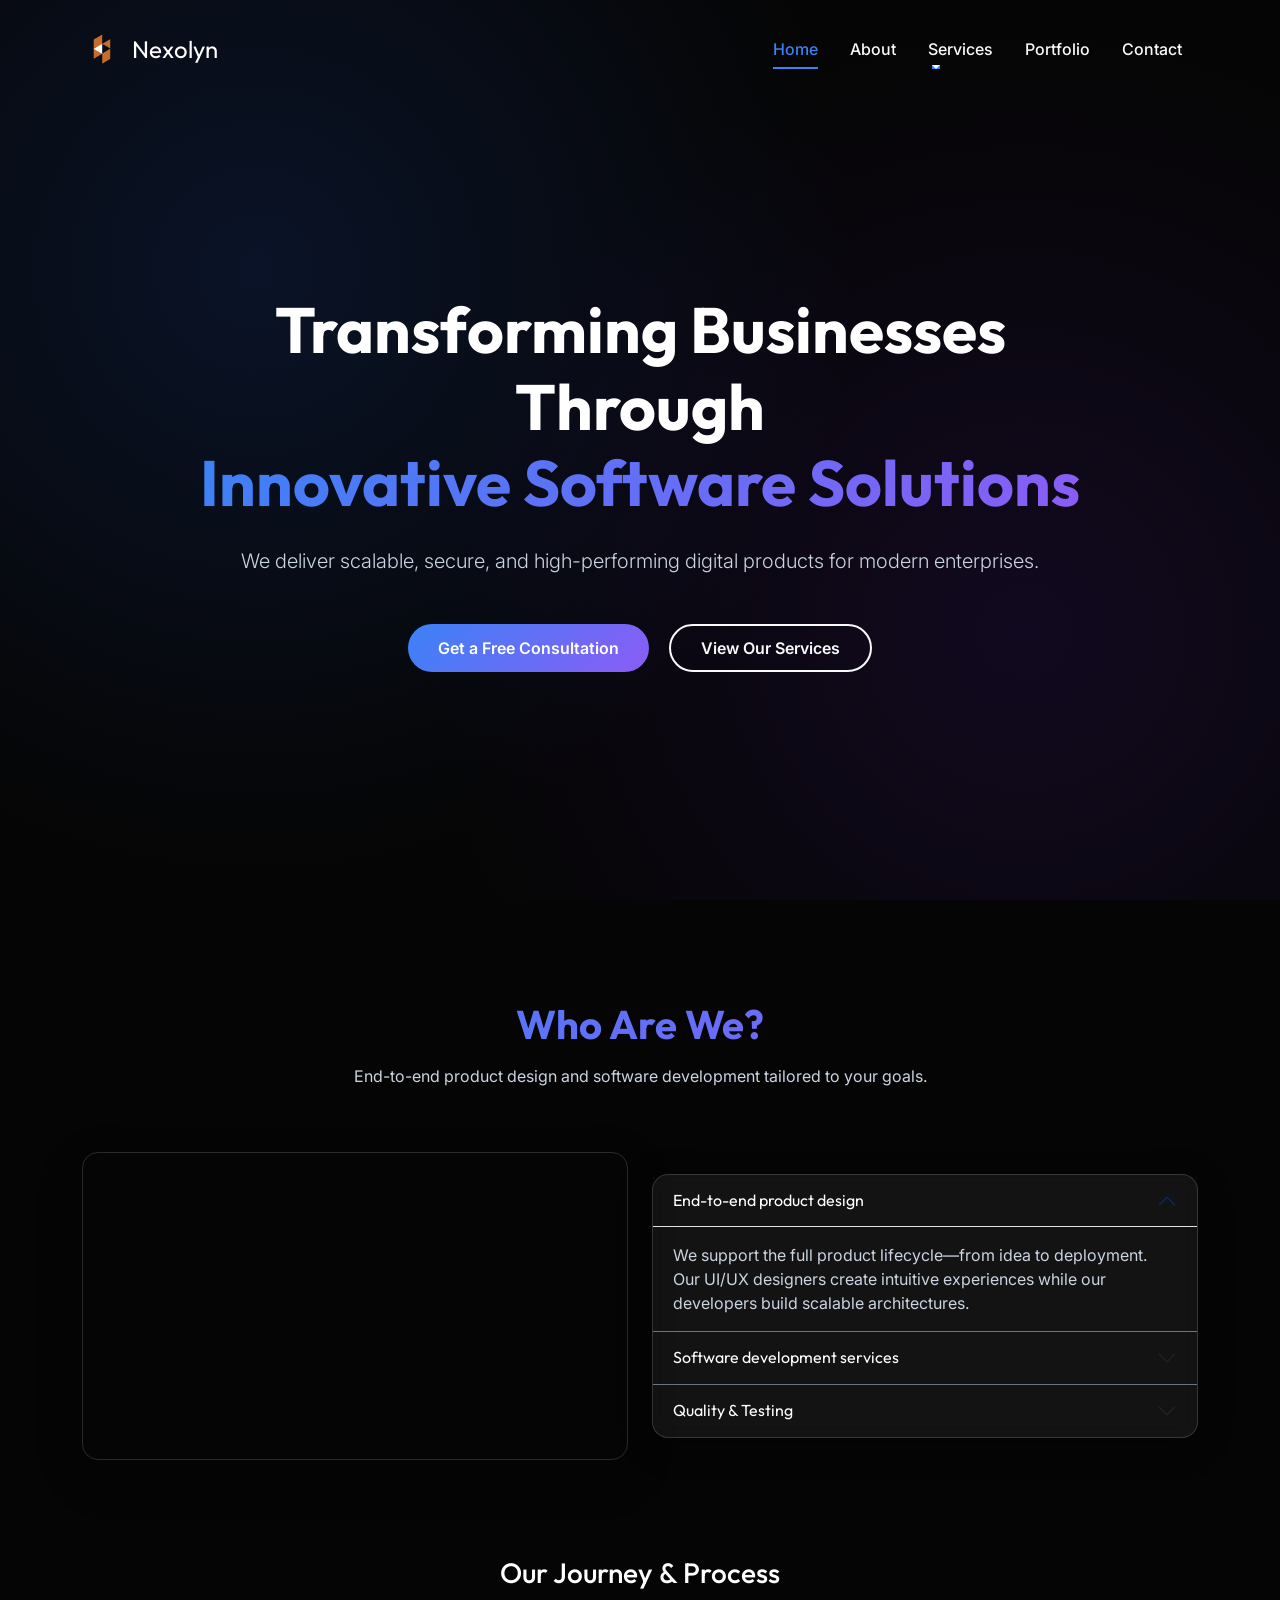
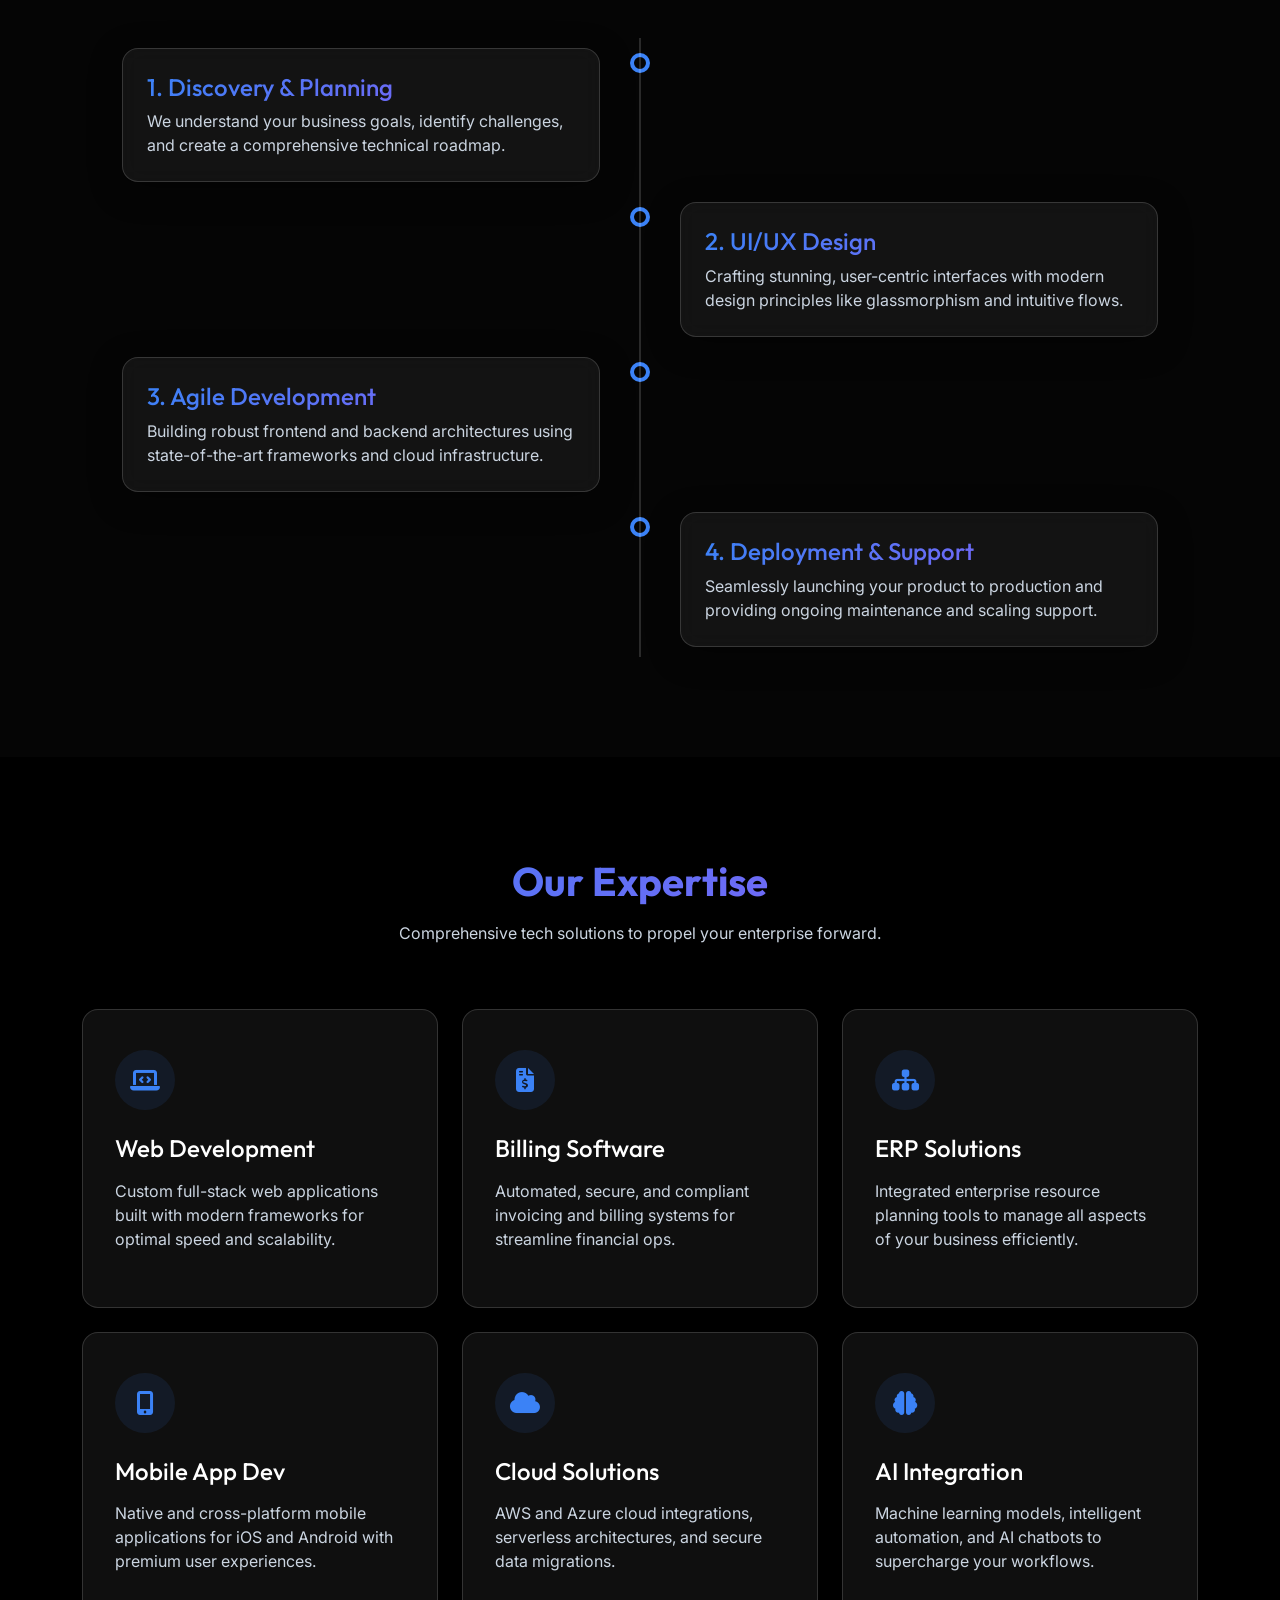
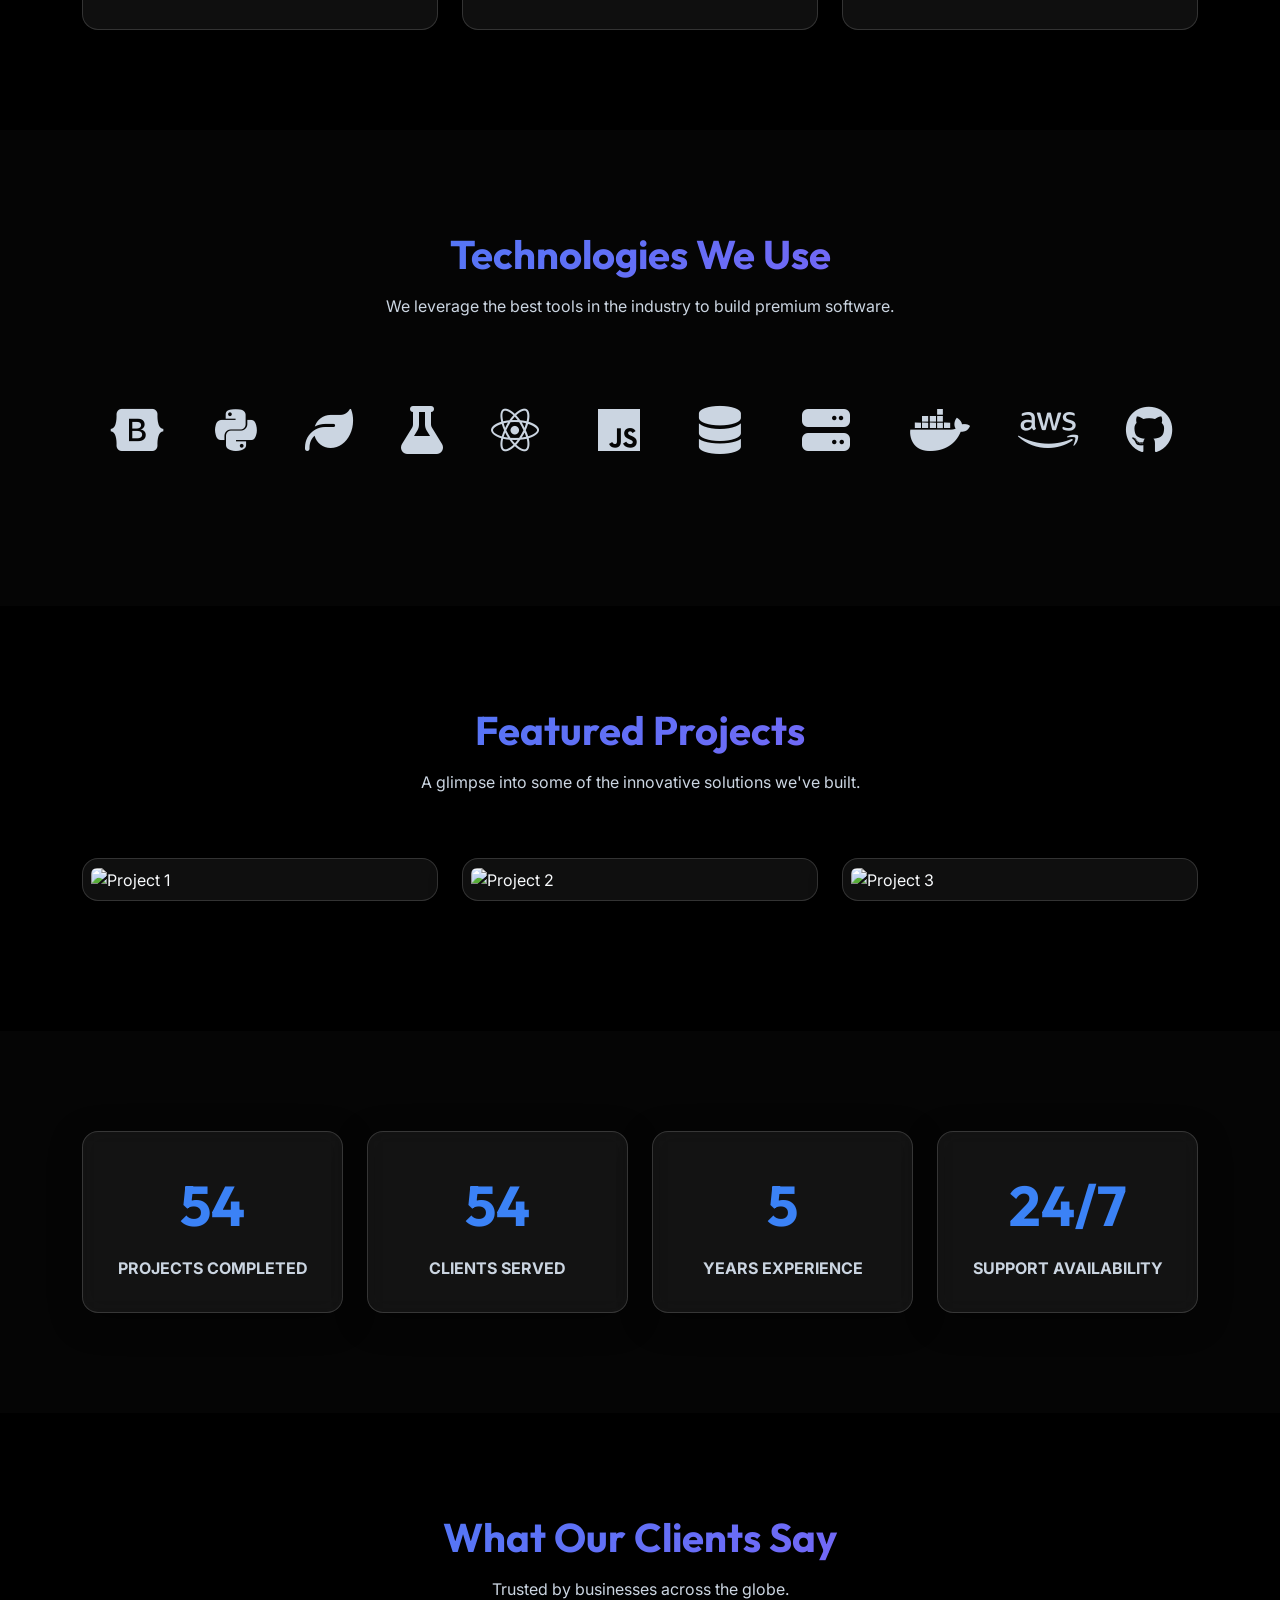
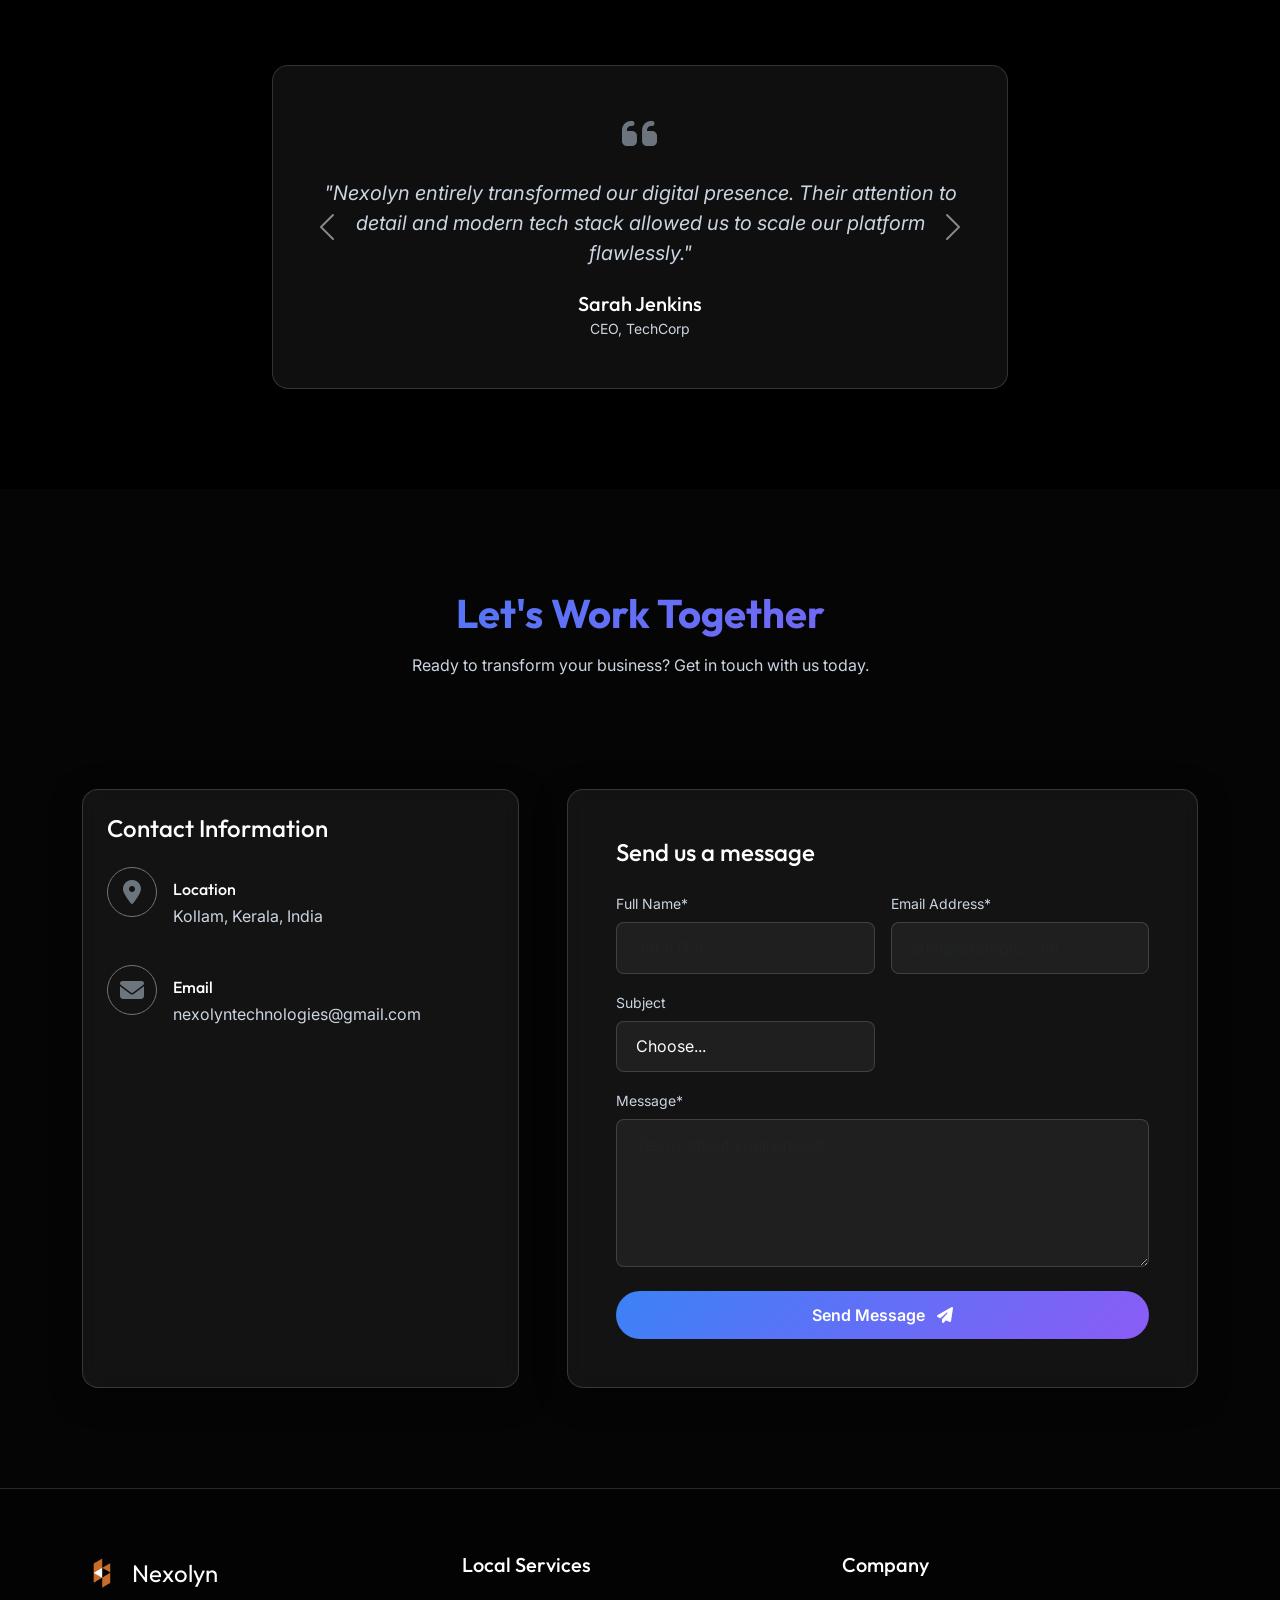
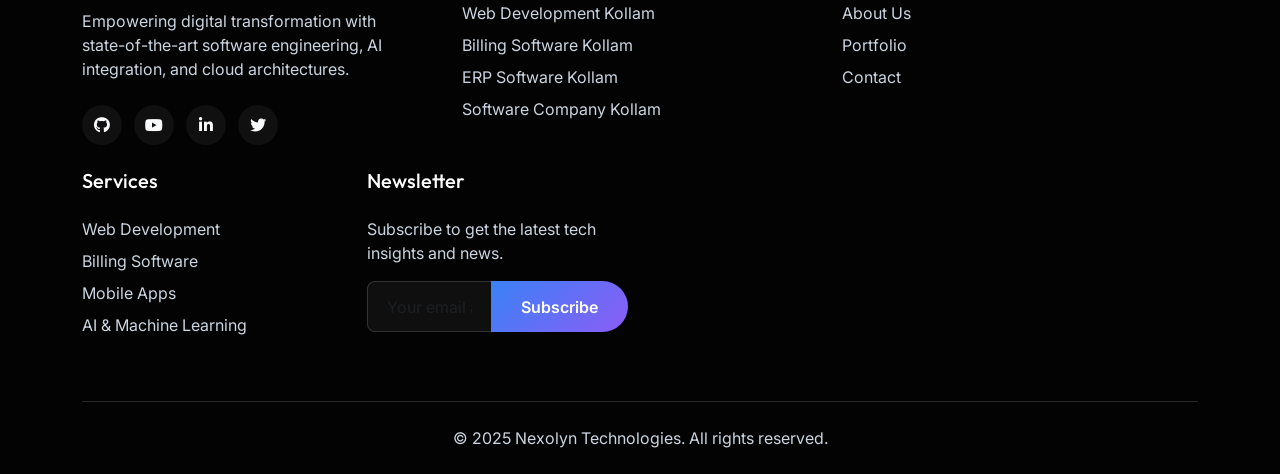
==== index.html @ 30a0e166 "Fix website logo not showing in search results by adding properly sized square favicon.png" ====
<!DOCTYPE html>
<html lang="en">
<head>
    <meta charset="UTF-8">
    <meta name="viewport" content="width=device-width, initial-scale=1.0">
    <title>Nexolyn Technologies | Top Software Company in Kollam</title>
    <meta name="description" content="Nexolyn Technologies is a leading Software Company in Kollam offering Web Development, GST Billing Software, and Custom ERP Solutions in Kerala.">
    <meta property="og:title" content="Nexolyn Technologies | Software Company Kollam">
    <meta property="og:description" content="Top Web Development and Billing Software Company in Kollam, Kerala.">
    <meta property="og:url" content="https://www.nexolyn.work/index.html">
    <meta property="og:type" content="website">
    
    <link rel="icon" type="image/png" href="favicon.png" />
    
    <!-- Bootstrap 5 CSS -->
    <link href="https://cdn.jsdelivr.net/npm/bootstrap@5.3.0/dist/css/bootstrap.min.css" rel="stylesheet">
    
    <!-- AOS Animation CSS -->
    <link href="https://unpkg.com/aos@2.3.1/dist/aos.css" rel="stylesheet">
    
    <!-- FontAwesome -->
    <link rel="stylesheet" href="https://cdnjs.cloudflare.com/ajax/libs/font-awesome/6.4.0/css/all.min.css">
    
    <!-- Custom CSS -->
    <link rel="stylesheet" href="style.css">

    <meta name="google-site-verification" content="TQRXjh7_Ilv9WfuYm_B9wXiYpzkcpJkODCTzI_8VIcE" />
    
    <script type="application/ld+json">
    {
      "@context": "https://schema.org",
      "@graph": [
        {
          "@type": "Organization",
          "name": "Nexolyn Technologies",
          "url": "https://www.nexolyn.work",
          "logo": "https://www.nexolyn.work/logo.png",
          "sameAs": [
            "https://github.com/nexolyntechnologies",
            "https://www.youtube.com/@NexolynTechnologies"
          ]
        },
        {
          "@type": "LocalBusiness",
          "name": "Nexolyn Technologies",
          "image": "https://www.nexolyn.work/logo.png",
          "url": "https://www.nexolyn.work",
          "email": "nexolyntechnologies@gmail.com",
          "address": {
            "@type": "PostalAddress",
            "addressLocality": "Kollam",
            "addressRegion": "Kerala",
            "addressCountry": "IN"
          },
          "description": "Leading Software Company in Kollam providing robust IT and software development services.",
          "areaServed": "Kollam, Kerala, India",
          "priceRange": "$$"
        }
      ]
    }
    </script>
</head>
<body>

    <!-- Navbar -->
    <nav class="navbar navbar-expand-lg fixed-top" id="mainNav">
        <div class="container">
            <a class="navbar-brand d-flex align-items-center" href="index.html">
                <img src="logo.png" alt="Nexolyn Logo" style="height: 40px; margin-right: 10px;">
                <span class="brand-name text-white fs-4">Nexolyn</span>
            </a>
            <button class="navbar-toggler text-white" type="button" data-bs-toggle="collapse" data-bs-target="#navbarResponsive">
                <i class="fas fa-bars"></i>
            </button>
            <div class="collapse navbar-collapse" id="navbarResponsive">
                <ul class="navbar-nav ms-auto text-center">
                    <li class="nav-item"><a class="nav-link active" href="index.html">Home</a></li>
                    <li class="nav-item"><a class="nav-link" href="#about">About</a></li>
                    <li class="nav-item dropdown">
                        <a class="nav-link dropdown-toggle" href="#" id="servicesDropdown" role="button" data-bs-toggle="dropdown" aria-expanded="false">
                            Services
                        </a>
                        <ul class="dropdown-menu dropdown-menu-end" aria-labelledby="servicesDropdown">
                            <li><a class="dropdown-item" href="web-development.html">Web Development</a></li>
                            <li><a class="dropdown-item" href="billing-software.html">Billing Software</a></li>
                            <li><hr class="dropdown-divider bg-secondary"></li>
                            <li><a class="dropdown-item" href="machine-learning.html">Machine Learning</a></li>
                            <li><a class="dropdown-item" href="#services">All Services</a></li>
                        </ul>
                    </li>
                    <li class="nav-item"><a class="nav-link" href="#portfolio">Portfolio</a></li>
                    <li class="nav-item"><a class="nav-link" href="#contact">Contact</a></li>
                </ul>
            </div>
        </div>
    </nav>

    <!-- Hero Section -->
    <section class="hero-section text-center" id="home">
        <div class="hero-bg"></div>
        <div class="hero-image"></div>
        <div class="container position-relative" style="z-index: 2;">
            <div class="row justify-content-center">
                <div class="col-lg-10">
                    <h1 class="display-3 fw-bold mb-4 text-white" data-aos="fade-up" data-aos-duration="1000">
                        Transforming Businesses Through <br> <span class="text-gradient">Innovative Software Solutions</span>
                    </h1>
                    <p class="lead text-muted mb-5" data-aos="fade-up" data-aos-delay="200" data-aos-duration="1000">
                        We deliver scalable, secure, and high-performing digital products for modern enterprises.
                    </p>
                    <div data-aos="fade-up" data-aos-delay="400" data-aos-duration="1000">
                        <a href="#contact" class="btn btn-primary me-3 mb-3">Get a Free Consultation</a>
                        <a href="#services" class="btn btn-outline mb-3">View Our Services</a>
                    </div>
                </div>
            </div>
        </div>
    </section>

    <!-- About Section -->
    <section class="section-padding" id="about">
        <div class="container">
            <h2 class="section-title text-gradient" data-aos="fade-up">Who Are We?</h2>
            <p class="section-subtitle" data-aos="fade-up" data-aos-delay="100">End-to-end product design and software development tailored to your goals.</p>
            
            <div class="row align-items-center mb-5">
                <div class="col-lg-6 mb-4 mb-lg-0" data-aos="fade-right">
                    <div class="ratio ratio-16x9 rounded-4 overflow-hidden shadow-lg" style="border: 1px solid var(--glass-border);">
                        <iframe src="https://www.youtube.com/embed/LXbGHl-UMew" title="YouTube video" allowfullscreen></iframe>
                    </div>
                </div>
                <div class="col-lg-6" data-aos="fade-left">
                    <div class="accordion glass-panel" id="aboutAccordion">
                        <div class="accordion-item bg-transparent border-0 border-bottom border-secondary">
                            <h2 class="accordion-header">
                                <button class="accordion-button bg-transparent text-white" type="button" data-bs-toggle="collapse" data-bs-target="#collapseOne" aria-expanded="true">
                                    End-to-end product design
                                </button>
                            </h2>
                            <div id="collapseOne" class="accordion-collapse collapse show" data-bs-parent="#aboutAccordion">
                                <div class="accordion-body text-muted">
                                    We support the full product lifecycle—from idea to deployment. Our UI/UX designers create intuitive experiences while our developers build scalable architectures.
                                </div>
                            </div>
                        </div>
                        <div class="accordion-item bg-transparent border-0 border-bottom border-secondary">
                            <h2 class="accordion-header">
                                <button class="accordion-button collapsed bg-transparent text-white" type="button" data-bs-toggle="collapse" data-bs-target="#collapseTwo">
                                    Software development services
                                </button>
                            </h2>
                            <div id="collapseTwo" class="accordion-collapse collapse" data-bs-parent="#aboutAccordion">
                                <div class="accordion-body text-muted">
                                    We deliver scalable, secure, and high-performing software solutions tailored specifically to meet your unique business requirements.
                                </div>
                            </div>
                        </div>
                        <div class="accordion-item bg-transparent border-0">
                            <h2 class="accordion-header">
                                <button class="accordion-button collapsed bg-transparent text-white" type="button" data-bs-toggle="collapse" data-bs-target="#collapseThree">
                                    Quality & Testing
                                </button>
                            </h2>
                            <div id="collapseThree" class="accordion-collapse collapse" data-bs-parent="#aboutAccordion">
                                <div class="accordion-body text-muted">
                                    Ensure flawless performance and security with our QA and testing. We implement rigorous automated and manual testing protocols.
                                </div>
                            </div>
                        </div>
                    </div>
                </div>
            </div>

            <!-- Timeline -->
            <div class="mt-5 pt-5">
                <h3 class="text-center mb-5 text-white" data-aos="fade-up">Our Journey & Process</h3>
                <div class="timeline">
                    <div class="timeline-container left" data-aos="fade-right">
                        <div class="glass-panel p-4">
                            <h4 class="text-gradient">1. Discovery & Planning</h4>
                            <p class="text-muted mb-0">We understand your business goals, identify challenges, and create a comprehensive technical roadmap.</p>
                        </div>
                    </div>
                    <div class="timeline-container right" data-aos="fade-left">
                        <div class="glass-panel p-4">
                            <h4 class="text-gradient">2. UI/UX Design</h4>
                            <p class="text-muted mb-0">Crafting stunning, user-centric interfaces with modern design principles like glassmorphism and intuitive flows.</p>
                        </div>
                    </div>
                    <div class="timeline-container left" data-aos="fade-right">
                        <div class="glass-panel p-4">
                            <h4 class="text-gradient">3. Agile Development</h4>
                            <p class="text-muted mb-0">Building robust frontend and backend architectures using state-of-the-art frameworks and cloud infrastructure.</p>
                        </div>
                    </div>
                    <div class="timeline-container right" data-aos="fade-left">
                        <div class="glass-panel p-4">
                            <h4 class="text-gradient">4. Deployment & Support</h4>
                            <p class="text-muted mb-0">Seamlessly launching your product to production and providing ongoing maintenance and scaling support.</p>
                        </div>
                    </div>
                </div>
            </div>
        </div>
    </section>

    <!-- Services Section -->
    <section class="section-padding bg-black" id="services">
        <div class="container">
            <h2 class="section-title text-gradient" data-aos="fade-up">Our Expertise</h2>
            <p class="section-subtitle" data-aos="fade-up" data-aos-delay="100">Comprehensive tech solutions to propel your enterprise forward.</p>
            
            <div class="row g-4">
                <div class="col-md-4" data-aos="zoom-in" data-aos-delay="100">
                    <div class="feature-card">
                        <div class="feature-icon"><i class="fas fa-laptop-code"></i></div>
                        <h4 class="text-white mb-3">Web Development</h4>
                        <p class="text-muted">Custom full-stack web applications built with modern frameworks for optimal speed and scalability.</p>
                    </div>
                </div>
                <div class="col-md-4" data-aos="zoom-in" data-aos-delay="200">
                    <div class="feature-card">
                        <div class="feature-icon"><i class="fas fa-file-invoice-dollar"></i></div>
                        <h4 class="text-white mb-3">Billing Software</h4>
                        <p class="text-muted">Automated, secure, and compliant invoicing and billing systems for streamline financial ops.</p>
                    </div>
                </div>
                <div class="col-md-4" data-aos="zoom-in" data-aos-delay="300">
                    <div class="feature-card">
                        <div class="feature-icon"><i class="fas fa-sitemap"></i></div>
                        <h4 class="text-white mb-3">ERP Solutions</h4>
                        <p class="text-muted">Integrated enterprise resource planning tools to manage all aspects of your business efficiently.</p>
                    </div>
                </div>
                <div class="col-md-4" data-aos="zoom-in" data-aos-delay="100">
                    <div class="feature-card">
                        <div class="feature-icon"><i class="fas fa-mobile-alt"></i></div>
                        <h4 class="text-white mb-3">Mobile App Dev</h4>
                        <p class="text-muted">Native and cross-platform mobile applications for iOS and Android with premium user experiences.</p>
                    </div>
                </div>
                <div class="col-md-4" data-aos="zoom-in" data-aos-delay="200">
                    <div class="feature-card">
                        <div class="feature-icon"><i class="fas fa-cloud"></i></div>
                        <h4 class="text-white mb-3">Cloud Solutions</h4>
                        <p class="text-muted">AWS and Azure cloud integrations, serverless architectures, and secure data migrations.</p>
                    </div>
                </div>
                <div class="col-md-4" data-aos="zoom-in" data-aos-delay="300">
                    <div class="feature-card">
                        <div class="feature-icon"><i class="fas fa-brain"></i></div>
                        <h4 class="text-white mb-3">AI Integration</h4>
                        <p class="text-muted">Machine learning models, intelligent automation, and AI chatbots to supercharge your workflows.</p>
                    </div>
                </div>
            </div>
        </div>
    </section>

    <!-- Technologies Section -->
    <section class="section-padding">
        <div class="container text-center">
            <h2 class="section-title text-gradient" data-aos="fade-up">Technologies We Use</h2>
            <p class="section-subtitle" data-aos="fade-up" data-aos-delay="100">We leverage the best tools in the industry to build premium software.</p>
            
            <div class="d-flex flex-wrap justify-content-center mt-5" data-aos="fade-up" data-aos-delay="200">
                <div class="tech-logo"><i class="fab fa-bootstrap"></i><span>Bootstrap</span></div>
                <div class="tech-logo"><i class="fab fa-python"></i><span>Python</span></div>
                <div class="tech-logo"><i class="fas fa-leaf"></i><span>Django</span></div>
                <div class="tech-logo"><i class="fas fa-flask"></i><span>Flask</span></div>
                <div class="tech-logo"><i class="fab fa-react"></i><span>React</span></div>
                <div class="tech-logo"><i class="fab fa-js"></i><span>JavaScript</span></div>
                <div class="tech-logo"><i class="fas fa-database"></i><span>MySQL</span></div>
                <div class="tech-logo"><i class="fas fa-server"></i><span>PostgreSQL</span></div>
                <div class="tech-logo"><i class="fab fa-docker"></i><span>Docker</span></div>
                <div class="tech-logo"><i class="fab fa-aws"></i><span>AWS</span></div>
                <div class="tech-logo"><i class="fab fa-github"></i><span>GitHub</span></div>
            </div>
        </div>
    </section>

    <!-- Portfolio Section -->
    <section class="section-padding bg-black" id="portfolio">
        <div class="container">
            <h2 class="section-title text-gradient" data-aos="fade-up">Featured Projects</h2>
            <p class="section-subtitle" data-aos="fade-up" data-aos-delay="100">A glimpse into some of the innovative solutions we've built.</p>
            
            <div class="row mt-5">
                <div class="col-lg-4 col-md-6" data-aos="fade-up" data-aos-delay="100">
                    <div class="portfolio-item glass-panel p-2">
                        <img src="https://images.unsplash.com/photo-1460925895917-afdab827c52f?ixlib=rb-4.0.3&auto=format&fit=crop&w=800&q=80" alt="Project 1" class="rounded">
                        <div class="portfolio-overlay rounded">
                            <h4 class="text-white">FinTech Dashboard</h4>
                            <p class="text-secondary">React, Node.js, PostgreSQL</p>
                            <button class="btn btn-sm btn-outline-light rounded-pill mt-2" data-bs-toggle="modal" data-bs-target="#projectModal1">View Details</button>
                        </div>
                    </div>
                </div>
                <div class="col-lg-4 col-md-6" data-aos="fade-up" data-aos-delay="200">
                    <div class="portfolio-item glass-panel p-2">
                        <img src="https://images.unsplash.com/photo-1551288049-bebda4e38f71?ixlib=rb-4.0.3&auto=format&fit=crop&w=800&q=80" alt="Project 2" class="rounded">
                        <div class="portfolio-overlay rounded">
                            <h4 class="text-white">AI Data Analyzer</h4>
                            <p class="text-secondary">Python, Django, AWS</p>
                            <button class="btn btn-sm btn-outline-light rounded-pill mt-2" data-bs-toggle="modal" data-bs-target="#projectModal1">View Details</button>
                        </div>
                    </div>
                </div>
                <div class="col-lg-4 col-md-6" data-aos="fade-up" data-aos-delay="300">
                    <div class="portfolio-item glass-panel p-2">
                        <img src="https://images.unsplash.com/photo-1522199755839-a2bacb67c546?ixlib=rb-4.0.3&auto=format&fit=crop&w=800&q=80" alt="Project 3" class="rounded">
                        <div class="portfolio-overlay rounded">
                            <h4 class="text-white">E-Commerce Platform</h4>
                            <p class="text-secondary">Bootstrap 5, JS, MySQL</p>
                            <button class="btn btn-sm btn-outline-light rounded-pill mt-2" data-bs-toggle="modal" data-bs-target="#projectModal1">View Details</button>
                        </div>
                    </div>
                </div>
            </div>
        </div>
    </section>

    <!-- Modals for Portfolio -->
    <div class="modal fade" id="projectModal1" tabindex="-1" aria-hidden="true">
        <div class="modal-dialog modal-dialog-centered modal-lg">
            <div class="modal-content bg-dark border-secondary text-white">
                <div class="modal-header border-bottom-0">
                    <h5 class="modal-title">Project Details</h5>
                    <button type="button" class="btn-close btn-close-white" data-bs-dismiss="modal" aria-label="Close"></button>
                </div>
                <div class="modal-body">
                    <img src="https://images.unsplash.com/photo-1460925895917-afdab827c52f?ixlib=rb-4.0.3&auto=format&fit=crop&w=1000&q=80" class="img-fluid rounded mb-3" alt="Project preview">
                    <h4>FinTech Dashboard</h4>
                    <p class="text-muted">A comprehensive financial dashboard built for scale. Features real-time data visualization, secure transaction processing, and a modern glassmorphism UI.</p>
                    <div class="mt-3">
                        <span class="badge bg-primary">React</span>
                        <span class="badge bg-secondary">Node.js</span>
                        <span class="badge bg-dark border">PostgreSQL</span>
                    </div>
                </div>
            </div>
        </div>
    </div>

    <!-- Statistics Section -->
    <section class="section-padding" style="background: var(--bg-dark);">
        <div class="container">
            <div class="row">
                <div class="col-md-3 col-6" data-aos="fade-up" data-aos-delay="100">
                    <div class="stat-item glass-panel">
                        <div class="stat-number counter" data-target="150">0</div>
                        <div class="text-muted text-uppercase fw-bold">Projects Completed</div>
                    </div>
                </div>
                <div class="col-md-3 col-6" data-aos="fade-up" data-aos-delay="200">
                    <div class="stat-item glass-panel">
                        <div class="stat-number counter" data-target="85">0</div>
                        <div class="text-muted text-uppercase fw-bold">Clients Served</div>
                    </div>
                </div>
                <div class="col-md-3 col-6 mt-4 mt-md-0" data-aos="fade-up" data-aos-delay="300">
                    <div class="stat-item glass-panel">
                        <div class="stat-number counter" data-target="5">0</div>
                        <div class="text-muted text-uppercase fw-bold">Years Experience</div>
                    </div>
                </div>
                <div class="col-md-3 col-6 mt-4 mt-md-0" data-aos="fade-up" data-aos-delay="400">
                    <div class="stat-item glass-panel">
                        <div class="stat-number">24/7</div>
                        <div class="text-muted text-uppercase fw-bold">Support Availability</div>
                    </div>
                </div>
            </div>
        </div>
    </section>

    <!-- Testimonials Section -->
    <section class="section-padding bg-black">
        <div class="container">
            <h2 class="section-title text-gradient" data-aos="fade-up">What Our Clients Say</h2>
            <p class="section-subtitle" data-aos="fade-up" data-aos-delay="100">Trusted by businesses across the globe.</p>
            
            <div class="row justify-content-center mt-5" data-aos="zoom-in" data-aos-delay="200">
                <div class="col-lg-8">
                    <div id="testimonialCarousel" class="carousel slide" data-bs-ride="carousel">
                        <div class="carousel-inner glass-panel rounded-4">
                            <div class="carousel-item active p-5 text-center">
                                <i class="fas fa-quote-left fs-1 text-secondary mb-4"></i>
                                <p class="fs-5 testimonial-text">"Nexolyn entirely transformed our digital presence. Their attention to detail and modern tech stack allowed us to scale our platform flawlessly."</p>
                                <h5 class="text-white mb-0">Sarah Jenkins</h5>
                                <span class="text-muted small">CEO, TechCorp</span>
                            </div>
                            <div class="carousel-item p-5 text-center">
                                <i class="fas fa-quote-left fs-1 text-secondary mb-4"></i>
                                <p class="fs-5 testimonial-text">"The billing software they developed for us automated 80% of our manual accounting work. Absolutely phenomenal engineering team."</p>
                                <h5 class="text-white mb-0">David Chen</h5>
                                <span class="text-muted small">Director of Finance, GlobalTrade</span>
                            </div>
                            <div class="carousel-item p-5 text-center">
                                <i class="fas fa-quote-left fs-1 text-secondary mb-4"></i>
                                <p class="fs-5 testimonial-text">"From design to deployment, Nexolyn was professional, communicative, and delivered a premium product ahead of schedule."</p>
                                <h5 class="text-white mb-0">Elena Rodriguez</h5>
                                <span class="text-muted small">Founder, StartupX</span>
                            </div>
                        </div>
                        <button class="carousel-control-prev" type="button" data-bs-target="#testimonialCarousel" data-bs-slide="prev">
                            <span class="carousel-control-prev-icon" aria-hidden="true"></span>
                            <span class="visually-hidden">Previous</span>
                        </button>
                        <button class="carousel-control-next" type="button" data-bs-target="#testimonialCarousel" data-bs-slide="next">
                            <span class="carousel-control-next-icon" aria-hidden="true"></span>
                            <span class="visually-hidden">Next</span>
                        </button>
                    </div>
                </div>
            </div>
        </div>
    </section>

    <!-- Contact Section -->
    <section class="section-padding" id="contact">
        <div class="container">
            <h2 class="section-title text-gradient" data-aos="fade-up">Let's Work Together</h2>
            <p class="section-subtitle" data-aos="fade-up" data-aos-delay="100">Ready to transform your business? Get in touch with us today.</p>

            <div class="row g-5 mt-4">
                <div class="col-lg-5" data-aos="fade-right">
                    <div class="glass-panel p-4 h-100">
                        <h4 class="text-white mb-4">Contact Information</h4>
                        <div class="d-flex align-items-center mb-4">
                            <div class="feature-icon bg-transparent border border-secondary text-secondary me-3" style="width: 50px; height: 50px;"><i class="fas fa-map-marker-alt"></i></div>
                            <div>
                                <h6 class="text-white mb-1">Location</h6>
                                <p class="text-muted mb-0">Kollam, Kerala, India</p>
                            </div>
                        </div>
                        <div class="d-flex align-items-center mb-4">
                            <div class="feature-icon bg-transparent border border-secondary text-secondary me-3" style="width: 50px; height: 50px;"><i class="fas fa-envelope"></i></div>
                            <div>
                                <h6 class="text-white mb-1">Email</h6>
                                <a href="mailto:nexolyntechnologies@gmail.com" class="text-muted text-decoration-none">nexolyntechnologies@gmail.com</a>
                            </div>
                        </div>


                        <!-- Google Maps Iframe -->
                        <div class="ratio ratio-16x9 rounded overflow-hidden mt-4">
                            <iframe src="https://www.google.com/maps/embed?pb=!1m18!1m12!1m3!1d126154.51601614945!2d76.54146039148003!3d8.89209568266209!2m3!1f0!2f0!3f0!3m2!1i1024!2i768!4f13.1!3m3!1m2!1s0x3b05fc5839955773%3A0x6e2a27ea7d34bc5b!2sKollam%2C%20Kerala!5e0!3m2!1sen!2sin!4v1700000000000!5m2!1sen!2sin" style="border:0;" allowfullscreen="" loading="lazy" referrerpolicy="no-referrer-when-downgrade"></iframe>
                        </div>
                    </div>
                </div>
                
                <div class="col-lg-7" data-aos="fade-left">
                    <div class="glass-panel p-5">
                        <h4 class="text-white mb-4">Send us a message</h4>
                        <form action="https://api.web3forms.com/submit" method="POST" id="contactForm">
                            <input type="hidden" name="access_key" value="f8246aee-3225-4596-83f9-b6075950a37e">
                            
                            <div class="row g-3">
                                <div class="col-md-6">
                                    <label class="form-label text-muted small">Full Name*</label>
                                    <input type="text" class="form-control" name="name" placeholder="John Doe" required>
                                </div>
                                <div class="col-md-6">
                                    <label class="form-label text-muted small">Email Address*</label>
                                    <input type="email" class="form-control" name="email" placeholder="john@example.com" required>
                                </div>

                                <div class="col-md-6">
                                    <label class="form-label text-muted small">Subject</label>
                                    <select class="form-select" name="department">
                                        <option selected disabled>Choose...</option>
                                        <option value="Web Development">Web Development</option>
                                        <option value="Billing Software">Billing Software</option>
                                        <option value="AI Integration">AI Integration</option>
                                        <option value="Other">Other</option>
                                    </select>
                                </div>
                                <div class="col-12">
                                    <label class="form-label text-muted small">Message*</label>
                                    <textarea class="form-control" name="message" rows="5" placeholder="Tell us about your project..." required></textarea>
                                </div>
                                <div class="col-12 mt-4">
                                    <button type="submit" class="btn btn-primary w-100">Send Message <i class="fas fa-paper-plane ms-2"></i></button>
                                </div>
                            </div>
                            <div id="formMessage" class="alert alert-success mt-3" style="display: none; background: rgba(37, 211, 102, 0.2); border: 1px solid #25d366; color: white;">
                                Thank you! We’ll be in touch soon.
                            </div>
                        </form>
                    </div>
                </div>
            </div>
        </div>
    </section>

    <!-- Footer -->
    <footer class="footer">
        <div class="container">
            <div class="row g-4 mb-5">
                <div class="col-lg-4 col-md-6">
                    <a class="navbar-brand d-flex align-items-center mb-3" href="#">
                        <img src="logo.png" alt="Nexolyn Logo" style="height: 40px; margin-right: 10px;">
                        <span class="brand-name text-white fs-4">Nexolyn</span>
                    </a>
                    <p class="text-muted pe-4">Empowering digital transformation with state-of-the-art software engineering, AI integration, and cloud architectures.</p>
                    <div class="mt-4">
                        <a href="https://github.com/nexolyntechnologies" target="_blank" class="social-icon"><i class="fab fa-github"></i></a>
                        <a href="https://www.youtube.com/@NexolynTechnologies" target="_blank" class="social-icon"><i class="fab fa-youtube"></i></a>
                        <a href="#" class="social-icon"><i class="fab fa-linkedin-in"></i></a>
                        <a href="#" class="social-icon"><i class="fab fa-twitter"></i></a>
                    </div>
                </div>
                <div class="col-lg-4 col-md-6">
                    <h5 class="text-white mb-4">Local Services</h5>
                    <ul class="list-unstyled">
                        <li class="mb-2"><a href="web-development-kollam.html" class="footer-link">Web Development Kollam</a></li>
                        <li class="mb-2"><a href="billing-software-kollam.html" class="footer-link">Billing Software Kollam</a></li>
                        <li class="mb-2"><a href="erp-software-kollam.html" class="footer-link">ERP Software Kollam</a></li>
                        <li class="mb-2"><a href="software-company-kollam.html" class="footer-link">Software Company Kollam</a></li>
                    </ul>
                </div>
                <div class="col-lg-4 col-md-6">
                    <h5 class="text-white mb-4">Company</h5>
                    <ul class="list-unstyled">
                        <li class="mb-2"><a href="about.html" class="footer-link">About Us</a></li>
                        <li class="mb-2"><a href="index.html#portfolio" class="footer-link">Portfolio</a></li>
                        <li class="mb-2"><a href="contact.html" class="footer-link">Contact</a></li>
                    </ul>
                </div>
                <div class="col-lg-3 col-md-6">
                    <h5 class="text-white mb-4">Services</h5>
                    <ul class="list-unstyled">
                        <li class="mb-2"><a href="web-development.html" class="footer-link">Web Development</a></li>
                        <li class="mb-2"><a href="billing-software.html" class="footer-link">Billing Software</a></li>
                        <li class="mb-2"><a href="#" class="footer-link">Mobile Apps</a></li>
                        <li class="mb-2"><a href="machine-learning.html" class="footer-link">AI & Machine Learning</a></li>
                    </ul>
                </div>
                <div class="col-lg-3 col-md-6">
                    <h5 class="text-white mb-4">Newsletter</h5>
                    <p class="text-muted">Subscribe to get the latest tech insights and news.</p>
                    <div class="input-group mt-3">
                        <input type="email" class="form-control" placeholder="Your email address" aria-label="Email">
                        <button class="btn btn-primary" type="button">Subscribe</button>
                    </div>
                </div>
            </div>
            <div class="text-center py-4 border-top" style="border-color: var(--glass-border) !important;">
                <p class="text-muted mb-0">&copy; 2025 Nexolyn Technologies. All rights reserved.</p>
            </div>
        </div>
    </footer>



    <!-- Scripts -->
    <script src="https://cdn.jsdelivr.net/npm/bootstrap@5.3.0/dist/js/bootstrap.bundle.min.js"></script>
    <script src="https://unpkg.com/aos@2.3.1/dist/aos.js"></script>
    
    <script>
        // Initialize AOS animations
        AOS.init({
            once: true,
            offset: 100,
            duration: 800,
            easing: 'ease-in-out-cubic',
        });

        // Navbar Scroll Effect
        window.addEventListener('scroll', function() {
            const navbar = document.getElementById('mainNav');
            if (window.scrollY > 50) {
                navbar.classList.add('scrolled');
            } else {
                navbar.classList.remove('scrolled');
            }
        });

        // Counter Animation for Statistics
        const counters = document.querySelectorAll('.counter');
        const speed = 200;

        const animateCounters = () => {
            counters.forEach(counter => {
                const updateCount = () => {
                    const target = +counter.getAttribute('data-target');
                    const count = +counter.innerText;
                    const inc = target / speed;

                    if (count < target) {
                        counter.innerText = Math.ceil(count + inc);
                        setTimeout(updateCount, 15);
                    } else {
                        counter.innerText = target + (target === 150 || target === 85 ? '+' : '');
                    }
                };
                
                // Only animate if in viewport
                const rect = counter.getBoundingClientRect();
                if(rect.top < window.innerHeight && counter.innerText === '0') {
                    updateCount();
                }
            });
        }
        
        window.addEventListener('scroll', animateCounters);

        // Contact Form Submission
        document.getElementById('contactForm').addEventListener('submit', async function (e) {
            e.preventDefault();
            const form = e.target;
            const data = new FormData(form);
            const btn = form.querySelector('button[type="submit"]');
            btn.innerHTML = '<span class="spinner-border spinner-border-sm" role="status" aria-hidden="true"></span> Sending...';
            
            try {
                const response = await fetch(form.action, {
                    method: 'POST',
                    body: data
                });

                if (response.ok) {
                    form.reset();
                    document.getElementById('formMessage').style.display = 'block';
                    setTimeout(() => {
                        document.getElementById('formMessage').style.display = 'none';
                    }, 5000);
                } else {
                    alert('There was a problem submitting your form. Please try again later.');
                }
            } catch (error) {
                alert('Network error occurred. Please try again.');
            } finally {
                btn.innerHTML = 'Send Message <i class="fas fa-paper-plane ms-2"></i>';
            }
        });
    </script>
</body>
</html>
---- style.css ----
@import url('https://fonts.googleapis.com/css2?family=Inter:wght@300;400;500;600;700;800&family=Outfit:wght@300;400;500;600;700;800&display=swap');

:root {
  --primary: #5b21b6; /* Purple */
  --secondary: #2563eb; /* Blue */
  --accent: #d06416; /* Orange accent */
  --bg-dark: #050505;
  --bg-card: rgba(255, 255, 255, 0.06);
  --text-main: #f8fafc;
  --text-muted: #cbd5e1;
  --glass-border: rgba(255, 255, 255, 0.15);
}

.text-muted {
  color: var(--text-muted) !important;
}

body {
  background-color: var(--bg-dark);
  color: var(--text-main);
  font-family: 'Inter', sans-serif;
  overflow-x: hidden;
}

h1, h2, h3, h4, h5, h6, .brand-name {
  font-family: 'Outfit', sans-serif;
}

/* Gradient text */
.text-gradient {
  background: linear-gradient(135deg, #3b82f6, #8b5cf6);
  -webkit-background-clip: text;
  -webkit-text-fill-color: transparent;
}

/* Glassmorphism utility */
.glass-panel {
  background: var(--bg-card);
  backdrop-filter: blur(10px);
  -webkit-backdrop-filter: blur(10px);
  border: 1px solid var(--glass-border);
  box-shadow: 0 8px 32px 0 rgba(0, 0, 0, 0.37);
  border-radius: 1rem;
}

/* Navbar */
.navbar {
  transition: all 0.3s ease;
  padding: 1.5rem 0;
  background-color: transparent !important;
}

.navbar.scrolled {
  background: rgba(5, 5, 5, 0.85) !important;
  backdrop-filter: blur(15px);
  -webkit-backdrop-filter: blur(15px);
  padding: 0.8rem 0;
  border-bottom: 1px solid var(--glass-border);
  box-shadow: 0 4px 30px rgba(0, 0, 0, 0.5);
}

.nav-link {
  color: var(--text-main) !important;
  font-weight: 500;
  position: relative;
  transition: color 0.3s ease;
  padding: 0.5rem 1rem !important;
}

.nav-link::after {
  content: '';
  position: absolute;
  width: 0;
  height: 2px;
  bottom: 0;
  left: 1rem;
  background-color: #3b82f6;
  transition: width 0.3s ease;
}

.nav-link:hover::after, .nav-link.active::after {
  width: calc(100% - 2rem);
}

.nav-link:hover, .nav-link.active {
  color: #3b82f6 !important;
}

.navbar-toggler {
  border-color: var(--glass-border);
}

.navbar-toggler:focus {
  box-shadow: none;
}

/* Hero Section */
.hero-section {
  position: relative;
  min-height: 100vh;
  display: flex;
  align-items: center;
  justify-content: center;
  padding-top: 80px;
  overflow: hidden;
}

/* Animated gradient background for Hero */
.hero-bg {
  position: absolute;
  top: 0;
  left: 0;
  width: 100%;
  height: 100%;
  background: radial-gradient(circle at 20% 30%, rgba(37, 99, 235, 0.15) 0%, transparent 50%),
              radial-gradient(circle at 80% 70%, rgba(91, 33, 182, 0.15) 0%, transparent 50%);
  z-index: -1;
  animation: pulseBg 10s infinite alternate;
}

@keyframes pulseBg {
  0% { transform: scale(1); }
  100% { transform: scale(1.1); }
}

/* Base image for hero */
.hero-image {
  display: none;
}

/* Buttons */
.btn-primary {
  background: linear-gradient(135deg, #3b82f6, #8b5cf6);
  border: none;
  border-radius: 50px;
  padding: 12px 30px;
  font-weight: 600;
  transition: transform 0.3s ease, box-shadow 0.3s ease;
  color: white;
}

.btn-primary:hover {
  transform: translateY(-3px);
  box-shadow: 0 10px 20px rgba(59, 130, 246, 0.4);
  color: white;
}

.btn-outline {
  background: transparent;
  border: 2px solid var(--text-main);
  border-radius: 50px;
  padding: 10px 30px;
  color: var(--text-main);
  font-weight: 600;
  transition: all 0.3s ease;
}

.btn-outline:hover {
  background: var(--text-main);
  color: var(--bg-dark);
}

/* Section styling */
.section-padding {
  padding: 100px 0;
}

.section-title {
  font-size: 2.5rem;
  font-weight: 700;
  margin-bottom: 1rem;
  text-align: center;
}

.section-subtitle {
  color: var(--text-muted);
  text-align: center;
  margin-bottom: 4rem;
  max-width: 600px;
  margin-left: auto;
  margin-right: auto;
}

/* Cards */
.feature-card {
  padding: 2.5rem 2rem;
  border-radius: 1rem;
  background: var(--bg-card);
  border: 1px solid var(--glass-border);
  transition: all 0.4s ease;
  height: 100%;
}

.feature-card:hover {
  transform: translateY(-10px);
  background: rgba(255, 255, 255, 0.05);
  box-shadow: 0 20px 40px rgba(0, 0, 0, 0.4);
  border-color: rgba(255, 255, 255, 0.2);
}

.feature-icon {
  width: 60px;
  height: 60px;
  background: rgba(59, 130, 246, 0.1);
  border-radius: 50%;
  display: flex;
  align-items: center;
  justify-content: center;
  margin-bottom: 1.5rem;
  font-size: 1.5rem;
  color: #3b82f6;
}

/* Timeline */
.timeline {
  position: relative;
  max-width: 1200px;
  margin: 0 auto;
}

.timeline::after {
  content: '';
  position: absolute;
  width: 2px;
  background-color: var(--glass-border);
  top: 0;
  bottom: 0;
  left: 50%;
  margin-left: -1px;
}

.timeline-container {
  padding: 10px 40px;
  position: relative;
  background-color: inherit;
  width: 50%;
}

.timeline-container::after {
  content: '';
  position: absolute;
  width: 20px;
  height: 20px;
  right: -10px;
  background-color: var(--bg-dark);
  border: 4px solid #3b82f6;
  top: 15px;
  border-radius: 50%;
  z-index: 1;
}

.left { left: 0; }
.right { left: 50%; }

.right::after {
  left: -10px;
}

/* Tech Stack */
.tech-logo {
  font-size: 3rem;
  color: var(--text-muted);
  transition: all 0.3s ease;
  margin: 1.5rem;
  display: inline-flex;
  flex-direction: column;
  align-items: center;
  justify-content: center;
}

.tech-logo span {
  font-size: 0.8rem;
  margin-top: 0.5rem;
  opacity: 0;
  transition: opacity 0.3s ease;
  font-family: 'Inter', sans-serif;
}

.tech-logo:hover {
  color: #3b82f6;
  transform: translateY(-5px);
}

.tech-logo:hover span {
  opacity: 1;
}

/* Portfolio */
.portfolio-item {
  position: relative;
  border-radius: 1rem;
  overflow: hidden;
  cursor: pointer;
  margin-bottom: 30px;
}

.portfolio-item img {
  width: 100%;
  height: 250px;
  object-fit: cover;
  transition: transform 0.5s ease;
}

.portfolio-overlay {
  position: absolute;
  top: 0; left: 0; right: 0; bottom: 0;
  background: rgba(5, 5, 5, 0.85);
  display: flex;
  flex-direction: column;
  justify-content: center;
  align-items: center;
  opacity: 0;
  transition: opacity 0.3s ease;
  padding: 20px;
  text-align: center;
}

.portfolio-item:hover img {
  transform: scale(1.1);
}

.portfolio-item:hover .portfolio-overlay {
  opacity: 1;
}

/* Stats */
.stat-item {
  text-align: center;
  padding: 2rem;
}

.stat-number {
  font-size: 3.5rem;
  font-weight: 700;
  color: #3b82f6;
  font-family: 'Outfit', sans-serif;
  margin-bottom: 0.5rem;
}

/* Testimonials */
.testimonial-card {
  padding: 2rem;
}

.testimonial-text {
  font-style: italic;
  margin-bottom: 1.5rem;
  color: var(--text-muted);
}

/* Form */
.form-control, .form-select {
  background: rgba(255, 255, 255, 0.05);
  border: 1px solid var(--glass-border);
  color: var(--text-main);
  padding: 0.8rem 1.2rem;
  border-radius: 0.5rem;
}

.form-control:focus, .form-select:focus {
  background: rgba(255, 255, 255, 0.08);
  border-color: #3b82f6;
  color: var(--text-main);
  box-shadow: 0 0 0 0.25rem rgba(59, 130, 246, 0.25);
}

.form-select option {
  background: var(--bg-dark);
}

/* Footer */
.footer {
  border-top: 1px solid var(--glass-border);
  padding-top: 4rem;
  background-color: rgba(0, 0, 0, 0.3);
}

.footer-link {
  color: var(--text-muted);
  text-decoration: none;
  transition: color 0.3s ease;
}

.footer-link:hover {
  color: #3b82f6;
}

.social-icon {
  width: 40px;
  height: 40px;
  display: inline-flex;
  align-items: center;
  justify-content: center;
  border-radius: 50%;
  background: rgba(255, 255, 255, 0.05);
  color: var(--text-main);
  transition: all 0.3s ease;
  text-decoration: none;
  margin-right: 0.5rem;
}

.social-icon:hover {
  background: #3b82f6;
  color: white;
  transform: translateY(-3px);
}

/* WhatsApp Float */
.whatsapp-float {
  position: fixed;
  bottom: 30px;
  right: 30px;
  background-color: #25d366;
  color: white;
  width: 60px;
  height: 60px;
  border-radius: 50%;
  display: flex;
  justify-content: center;
  align-items: center;
  font-size: 30px;
  box-shadow: 0 4px 10px rgba(0, 0, 0, 0.3);
  z-index: 1000;
  transition: transform 0.3s;
}

.whatsapp-float:hover {
  transform: scale(1.1);
  color: white;
}

/* Dropdown */
.dropdown-menu {
  background: rgba(20, 20, 20, 0.95);
  backdrop-filter: blur(10px);
  border: 1px solid var(--glass-border);
}

.dropdown-item {
  color: var(--text-muted);
}

.dropdown-item:hover {
  background: rgba(255, 255, 255, 0.05);
  color: #3b82f6;
}

/* Responsiveness */
@media screen and (max-width: 768px) {
  .timeline::after { left: 31px; }
  .timeline-container { width: 100%; padding-left: 70px; padding-right: 25px; }
  .left::after, .right::after { left: 21px; }
  .right { left: 0%; }
  .hero-title { font-size: 2.5rem; }
}

@media screen and (max-width: 991px) {
  .navbar-collapse {
    background: rgba(5, 5, 5, 0.95);
    backdrop-filter: blur(15px);
    padding: 1rem;
    border-radius: 1rem;
    border: 1px solid var(--glass-border);
    margin-top: 1rem;
  }
}
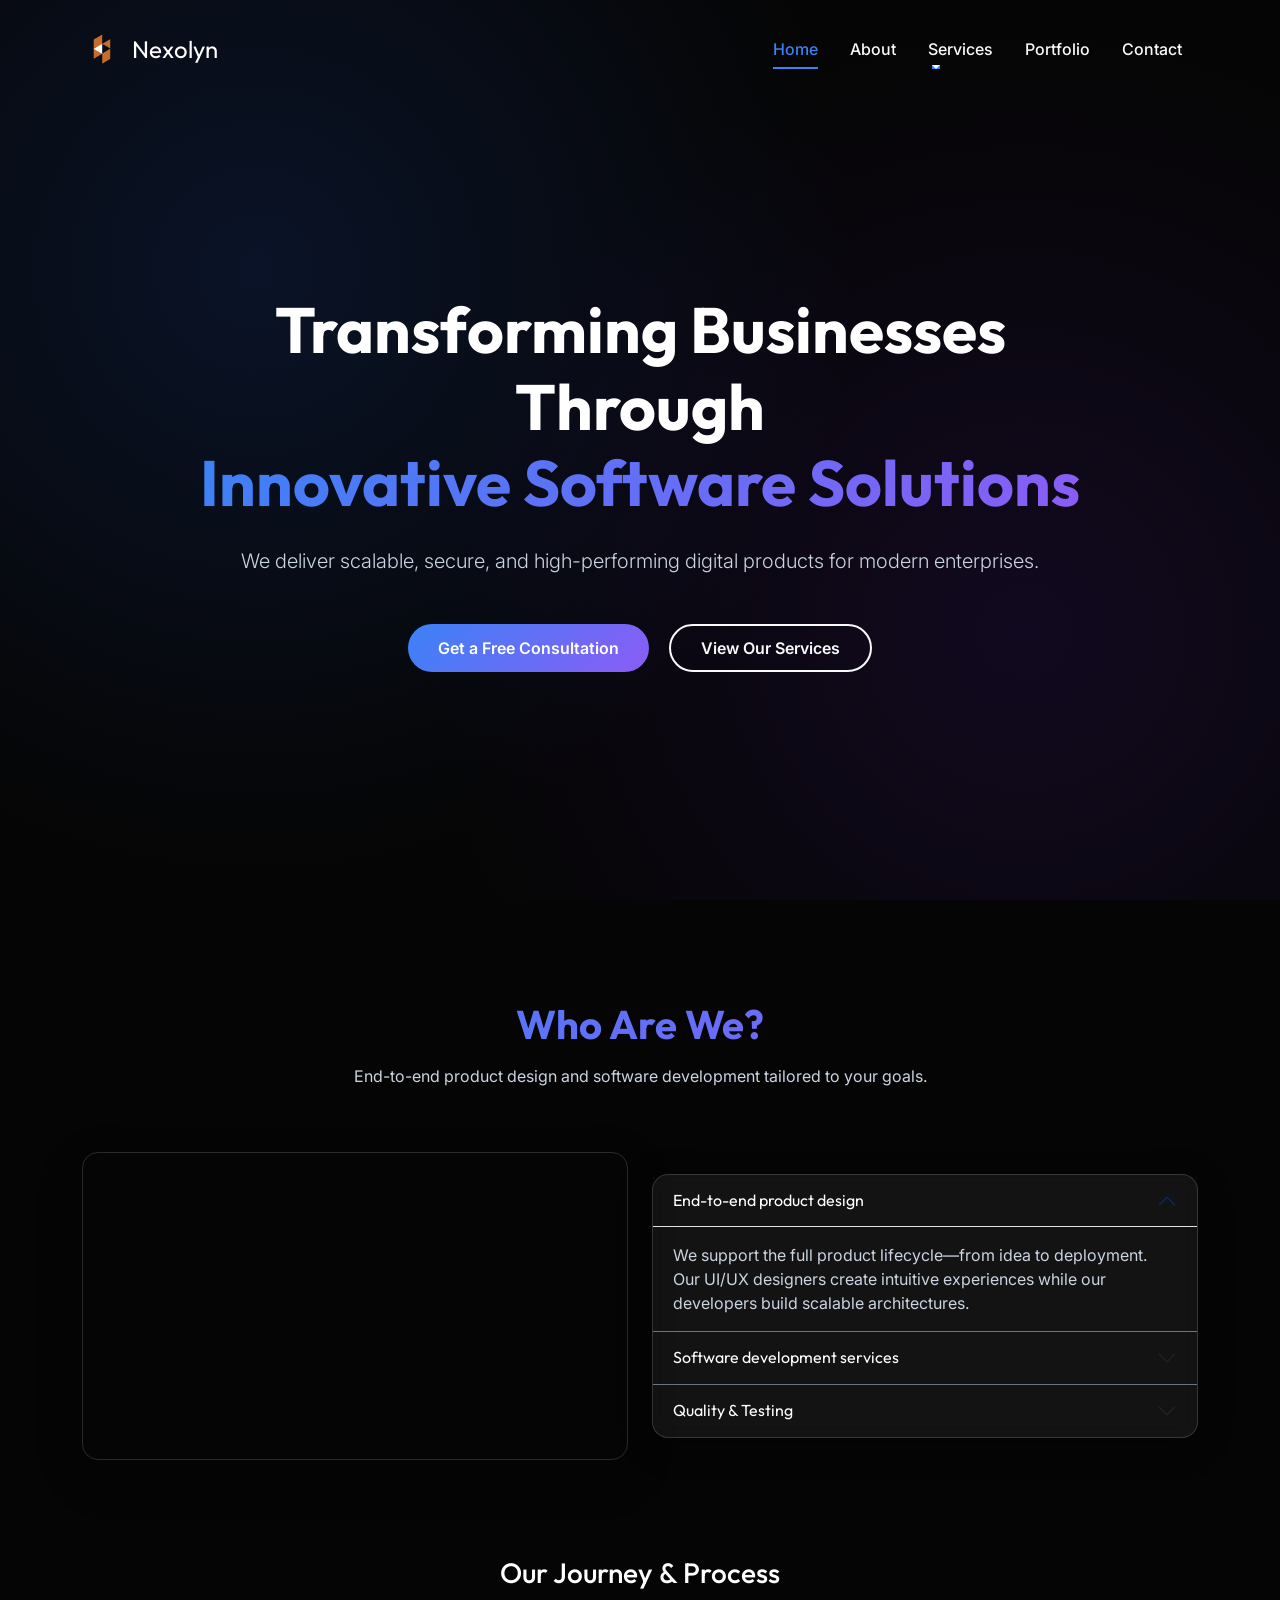
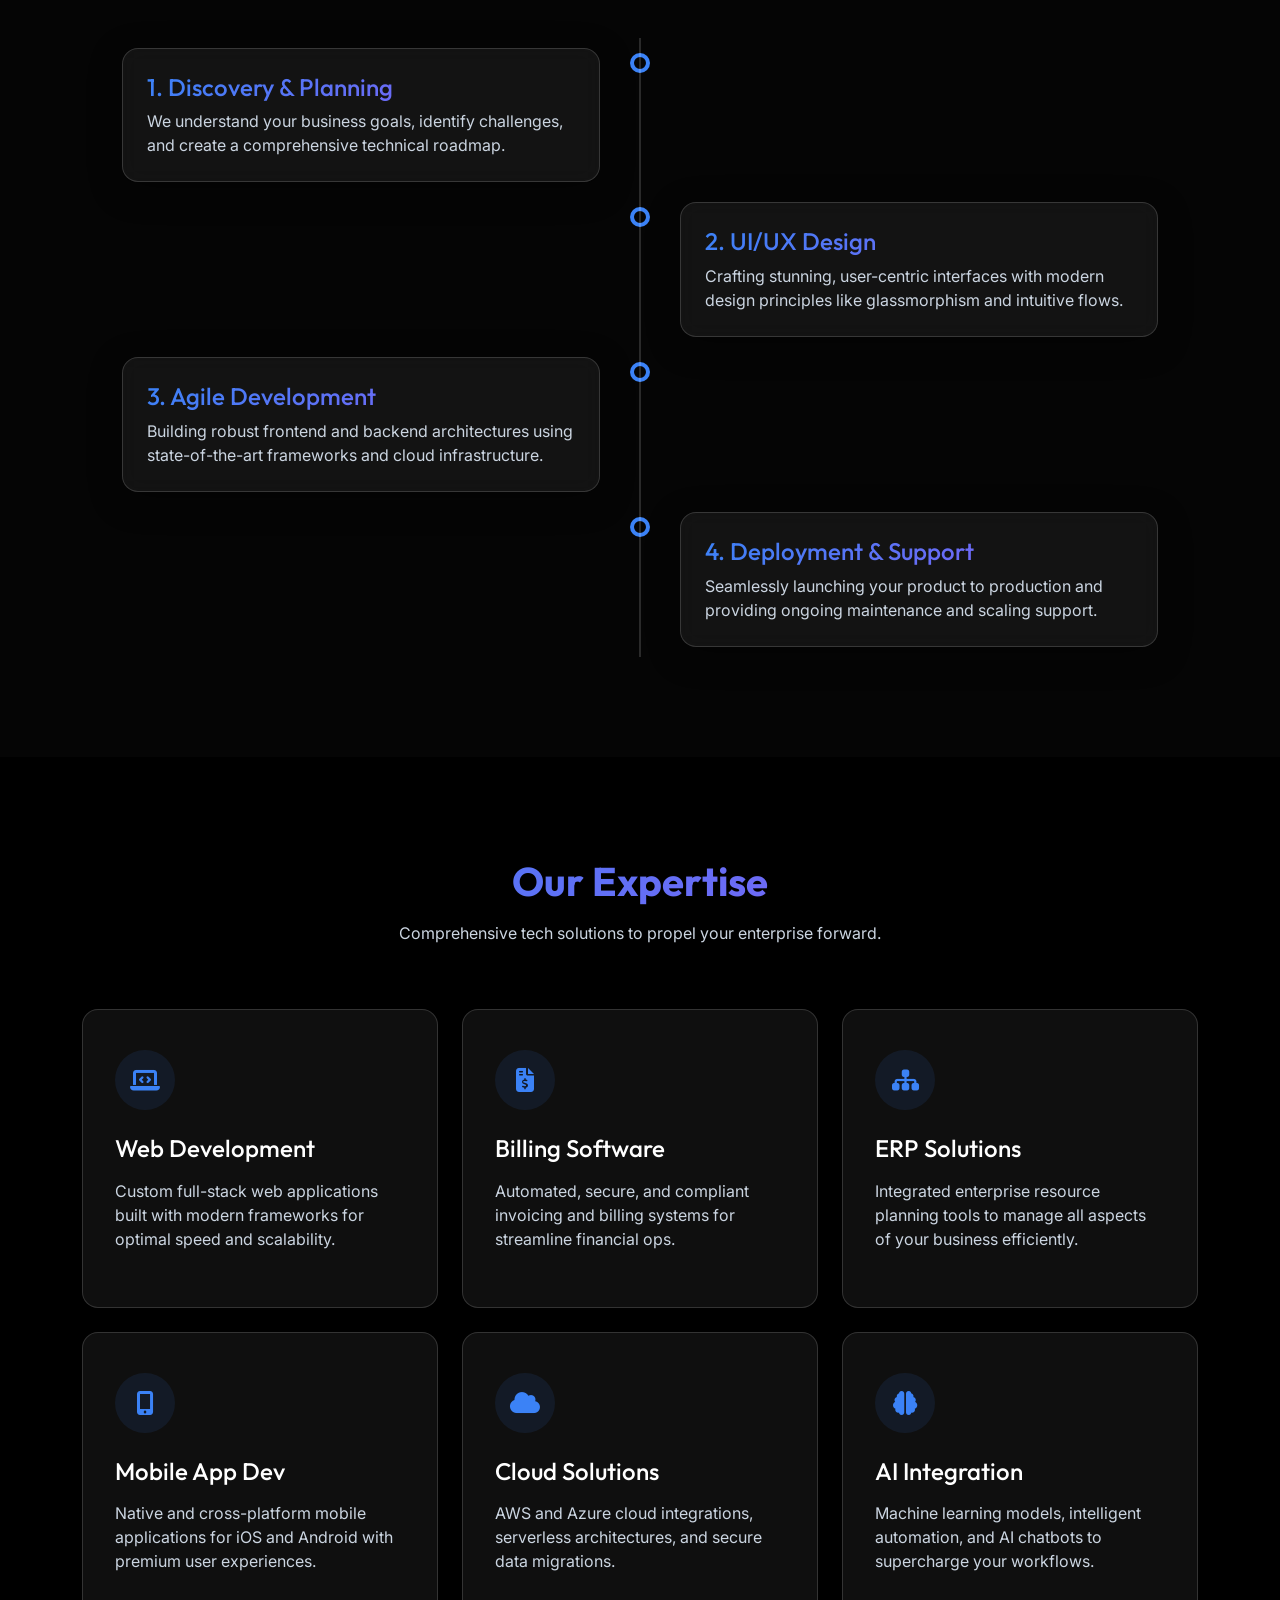
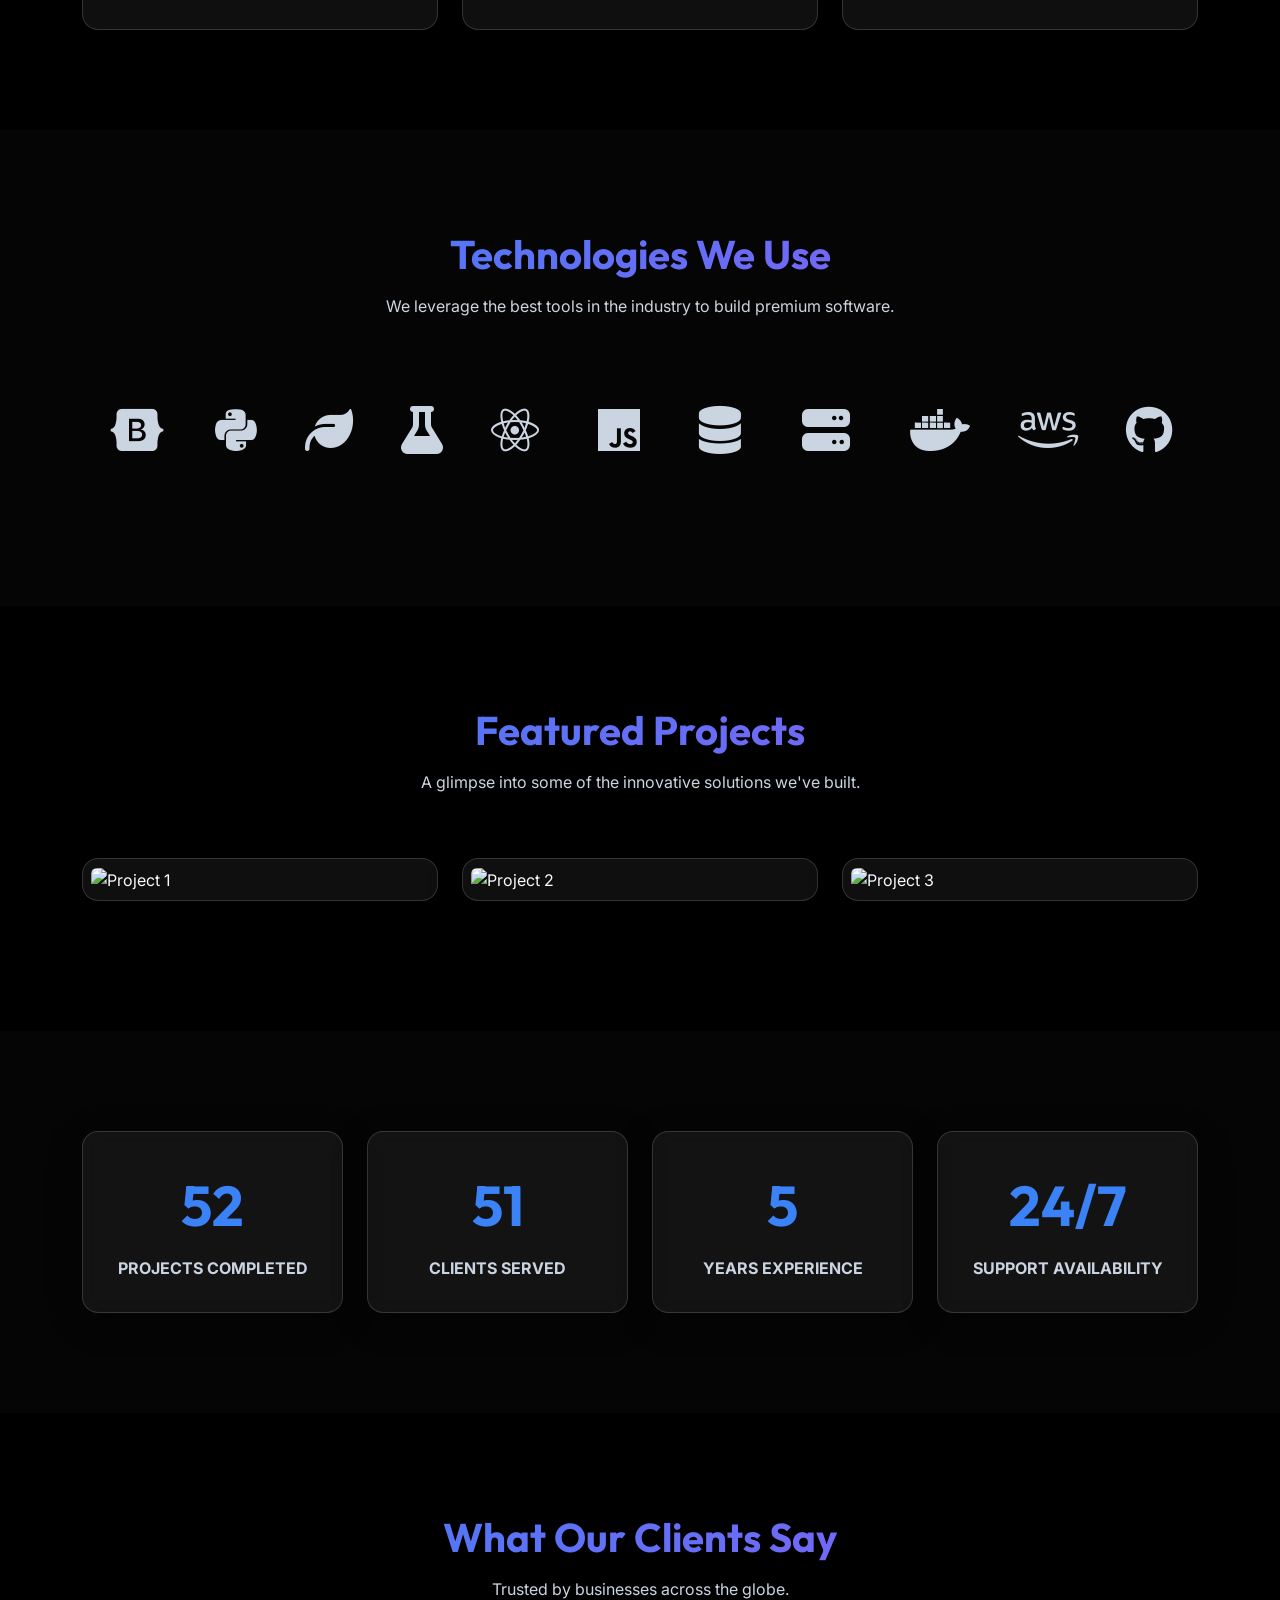
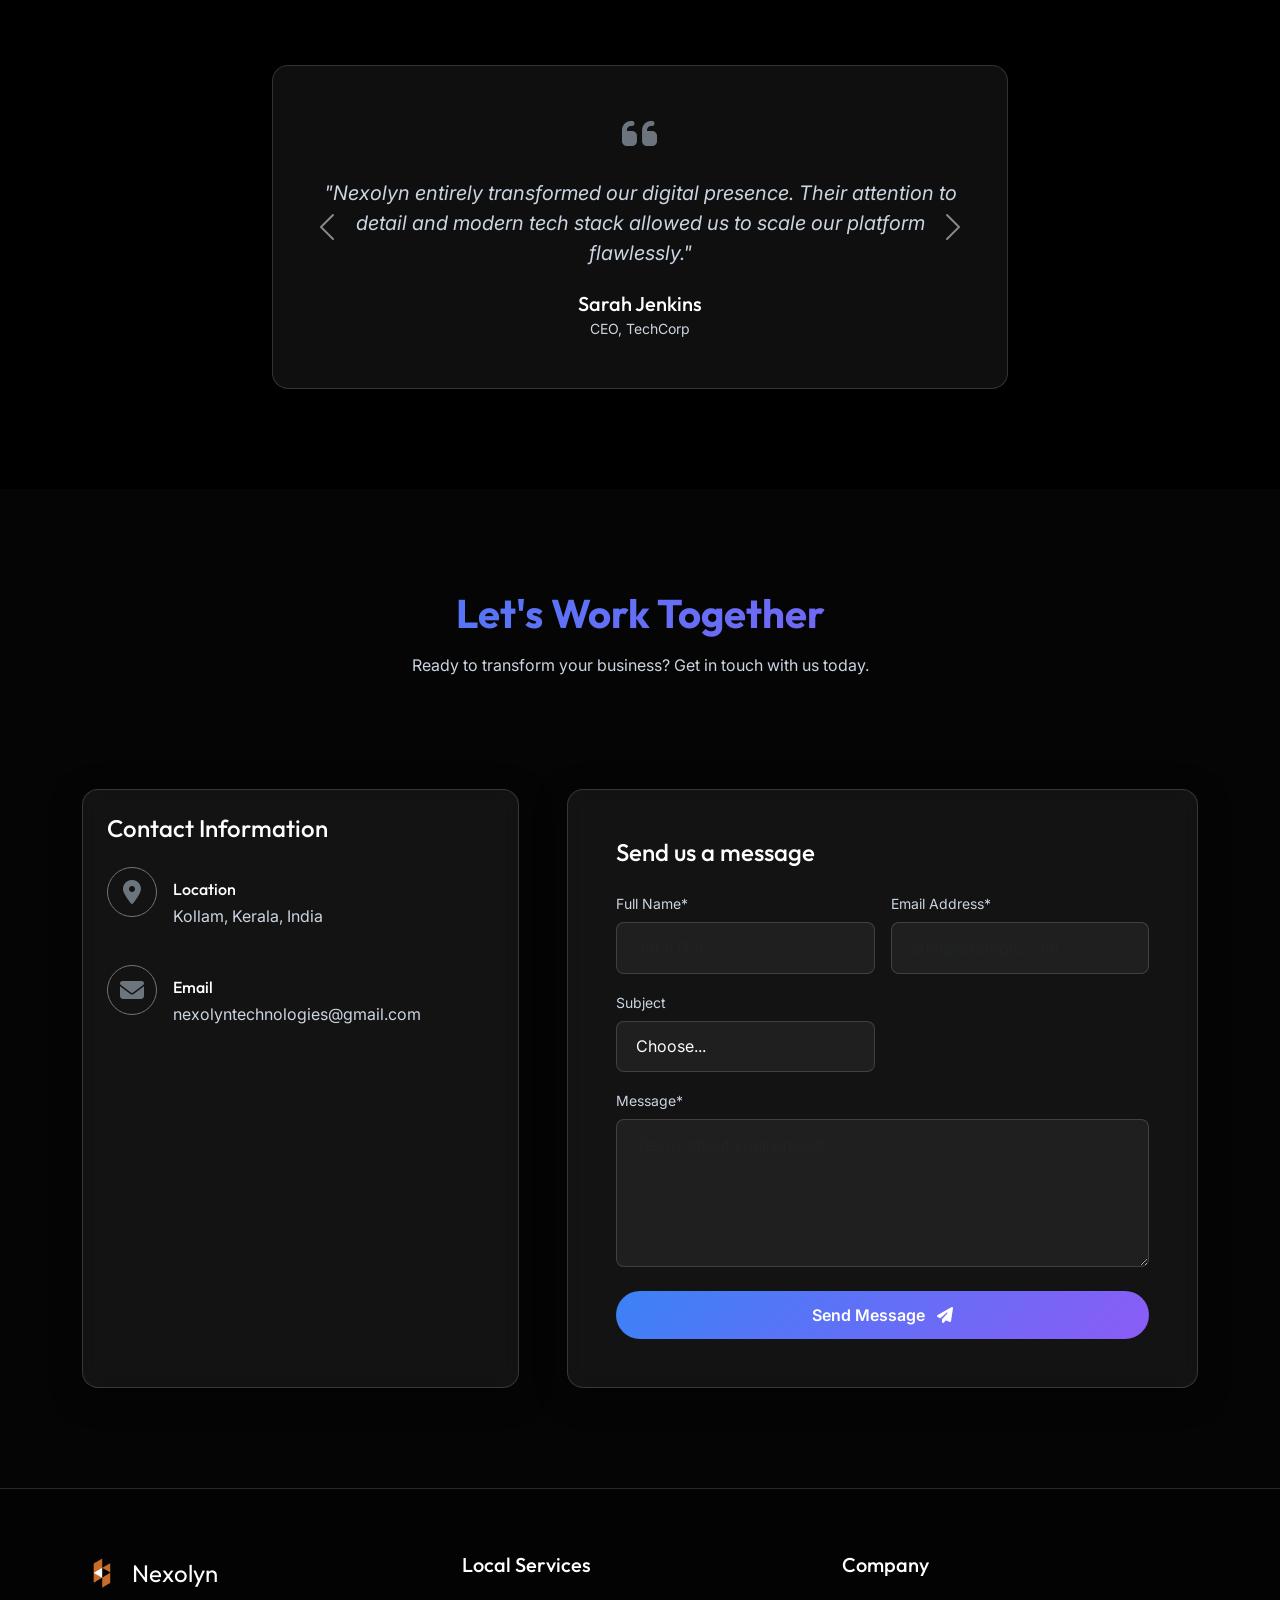
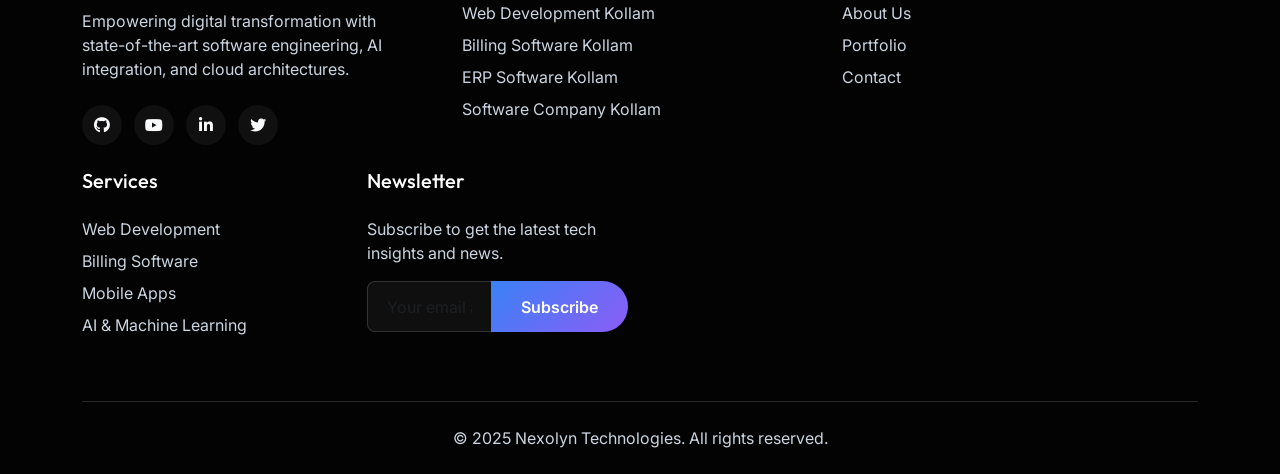
==== commit 49b943b3: "Add Google site verification meta tag" ====
--- a/index.html
+++ b/index.html
@@ -11,6 +11,7 @@
     <meta property="og:type" content="website">
     
     <link rel="icon" type="image/png" href="favicon.png" />
+    <meta name="google-site-verification" content="vnD6my4Ig3DbAon2s99E4Oy5ZtHYSnS6ZpeqjnlhWH4" />
     
     <!-- Bootstrap 5 CSS -->
     <link href="https://cdn.jsdelivr.net/npm/bootstrap@5.3.0/dist/css/bootstrap.min.css" rel="stylesheet">
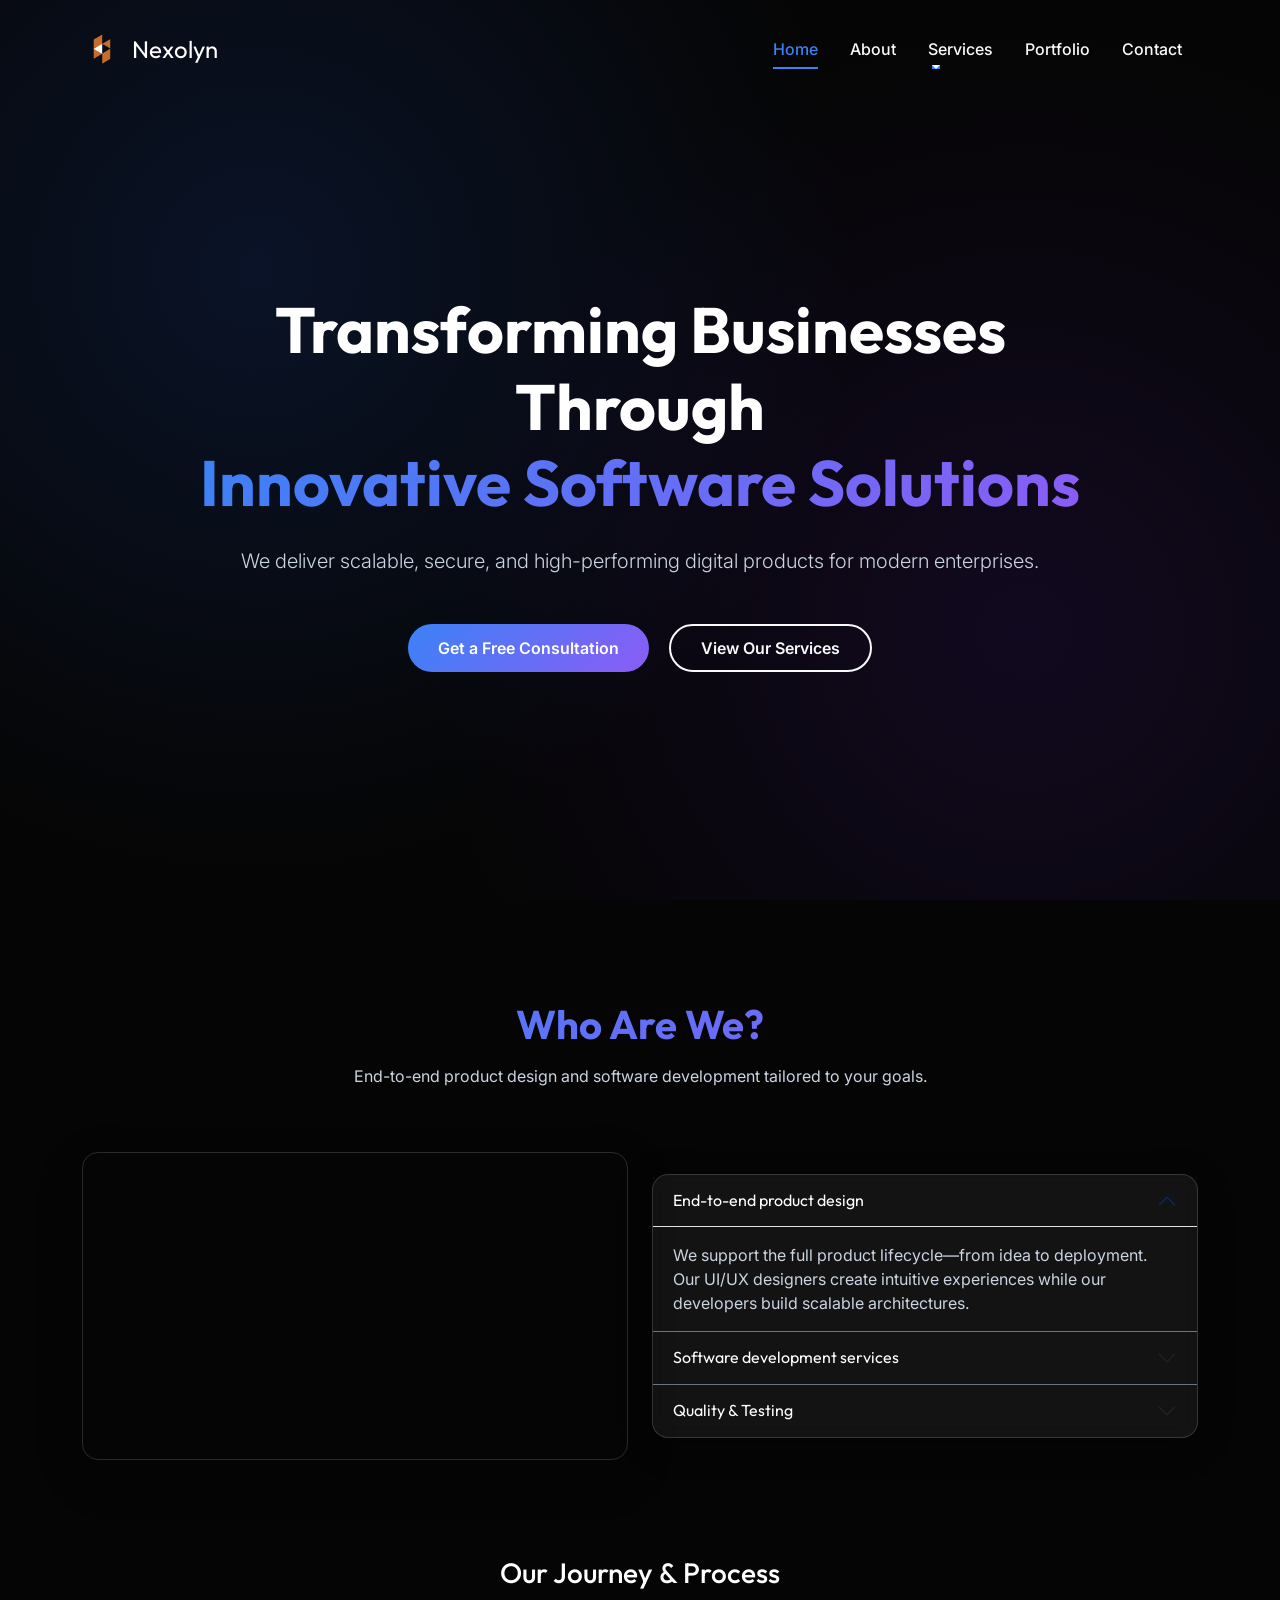
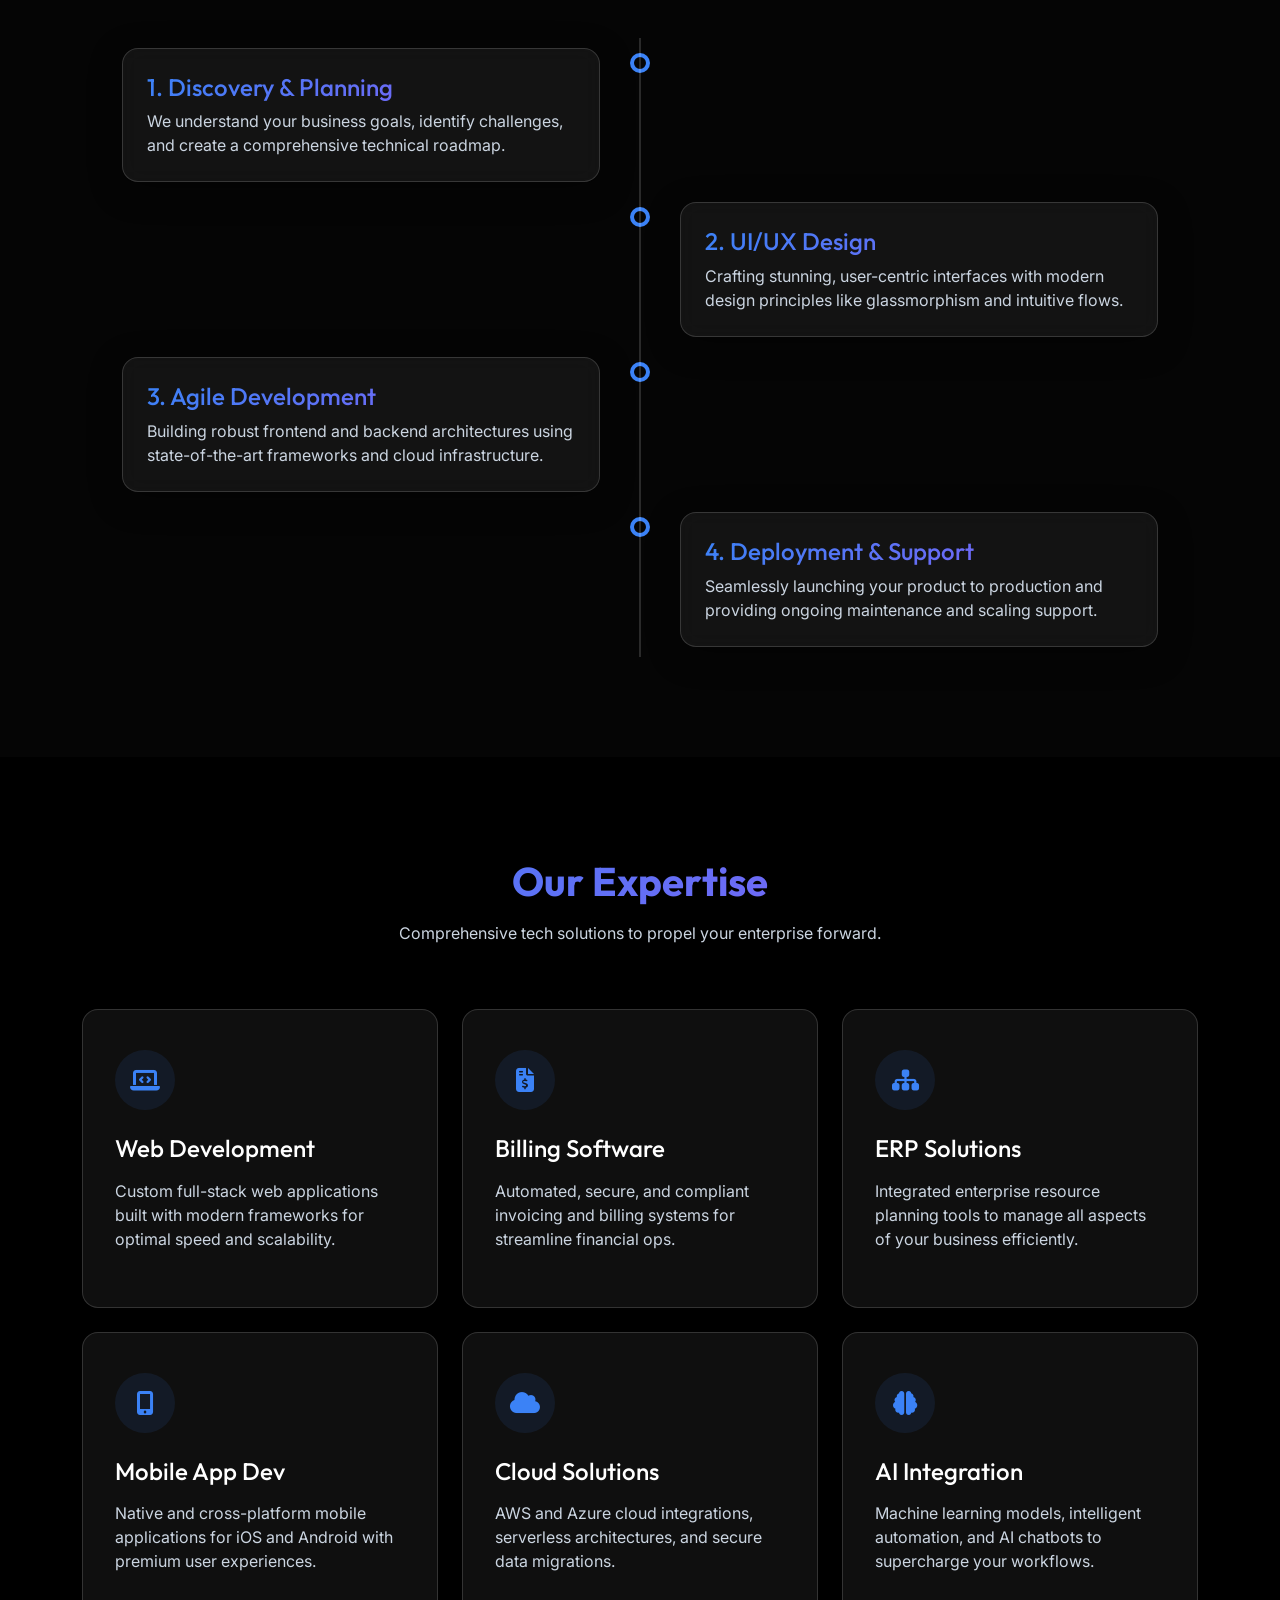
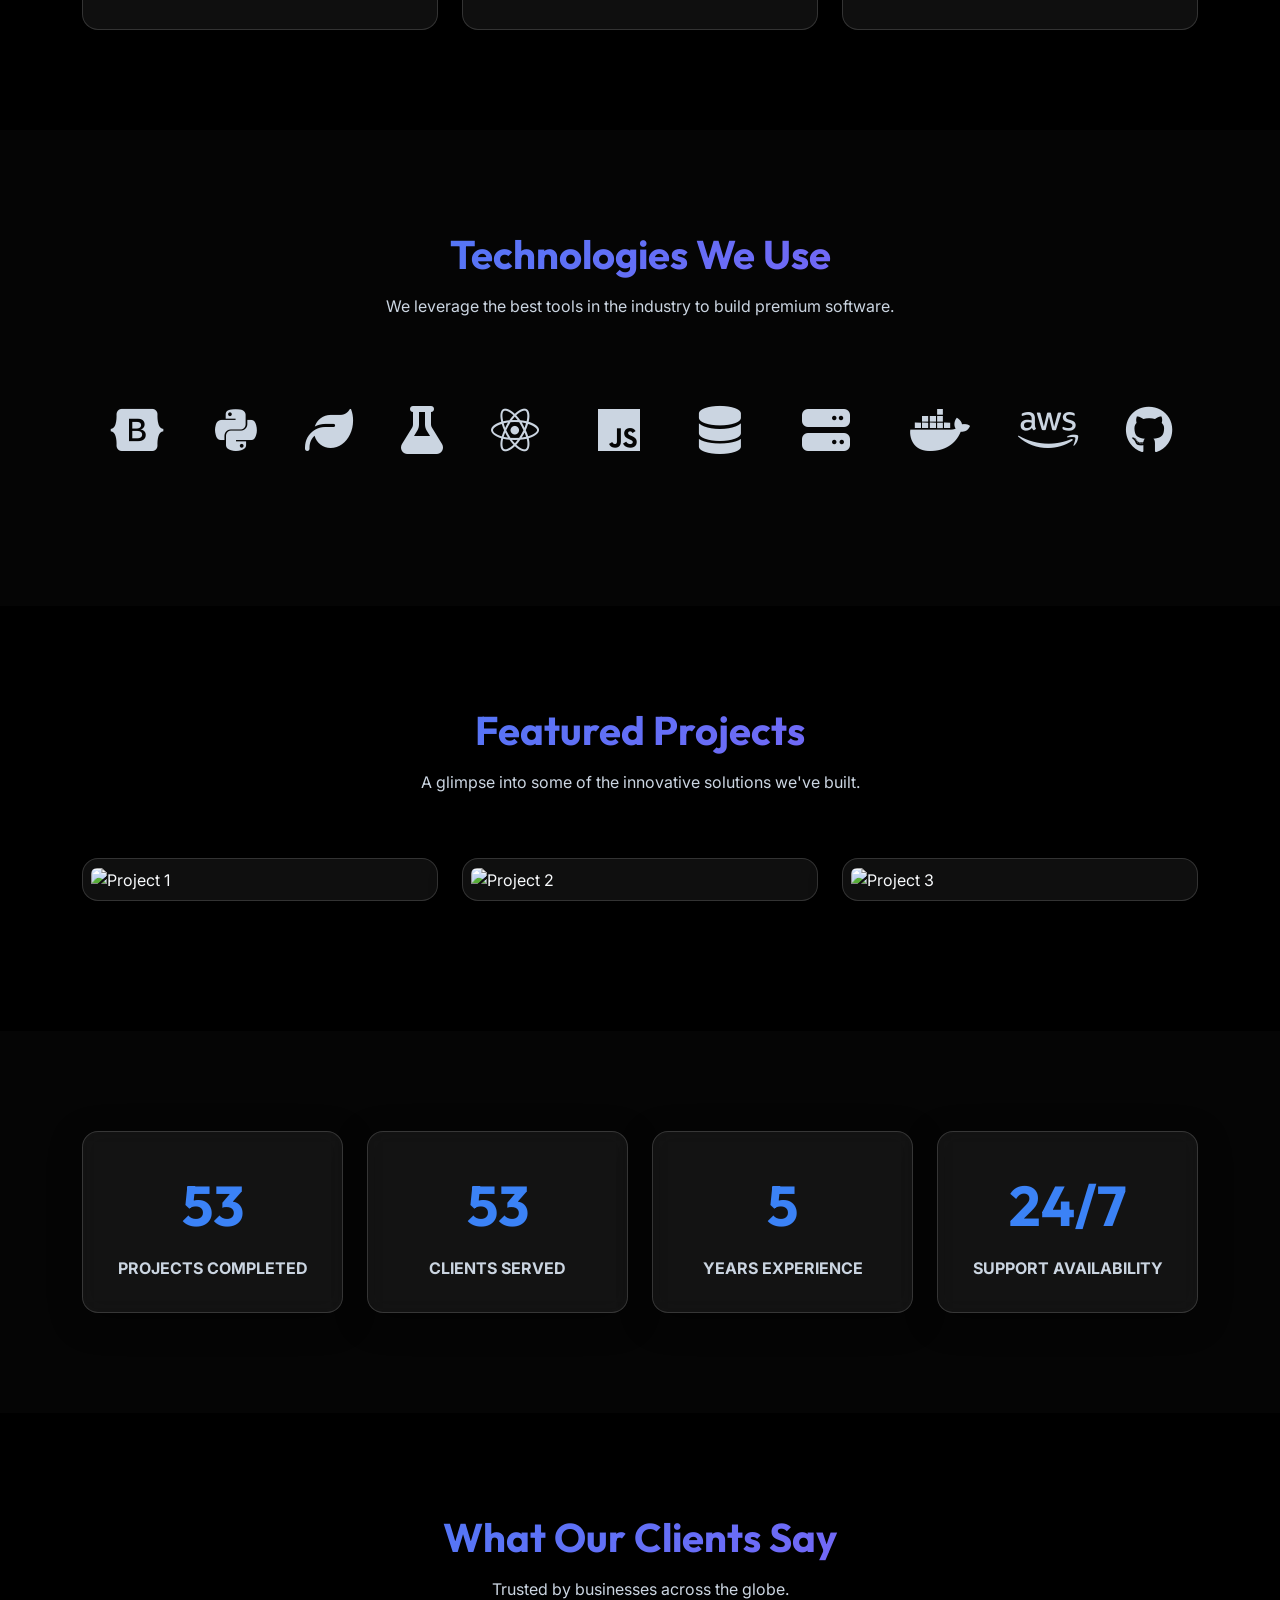
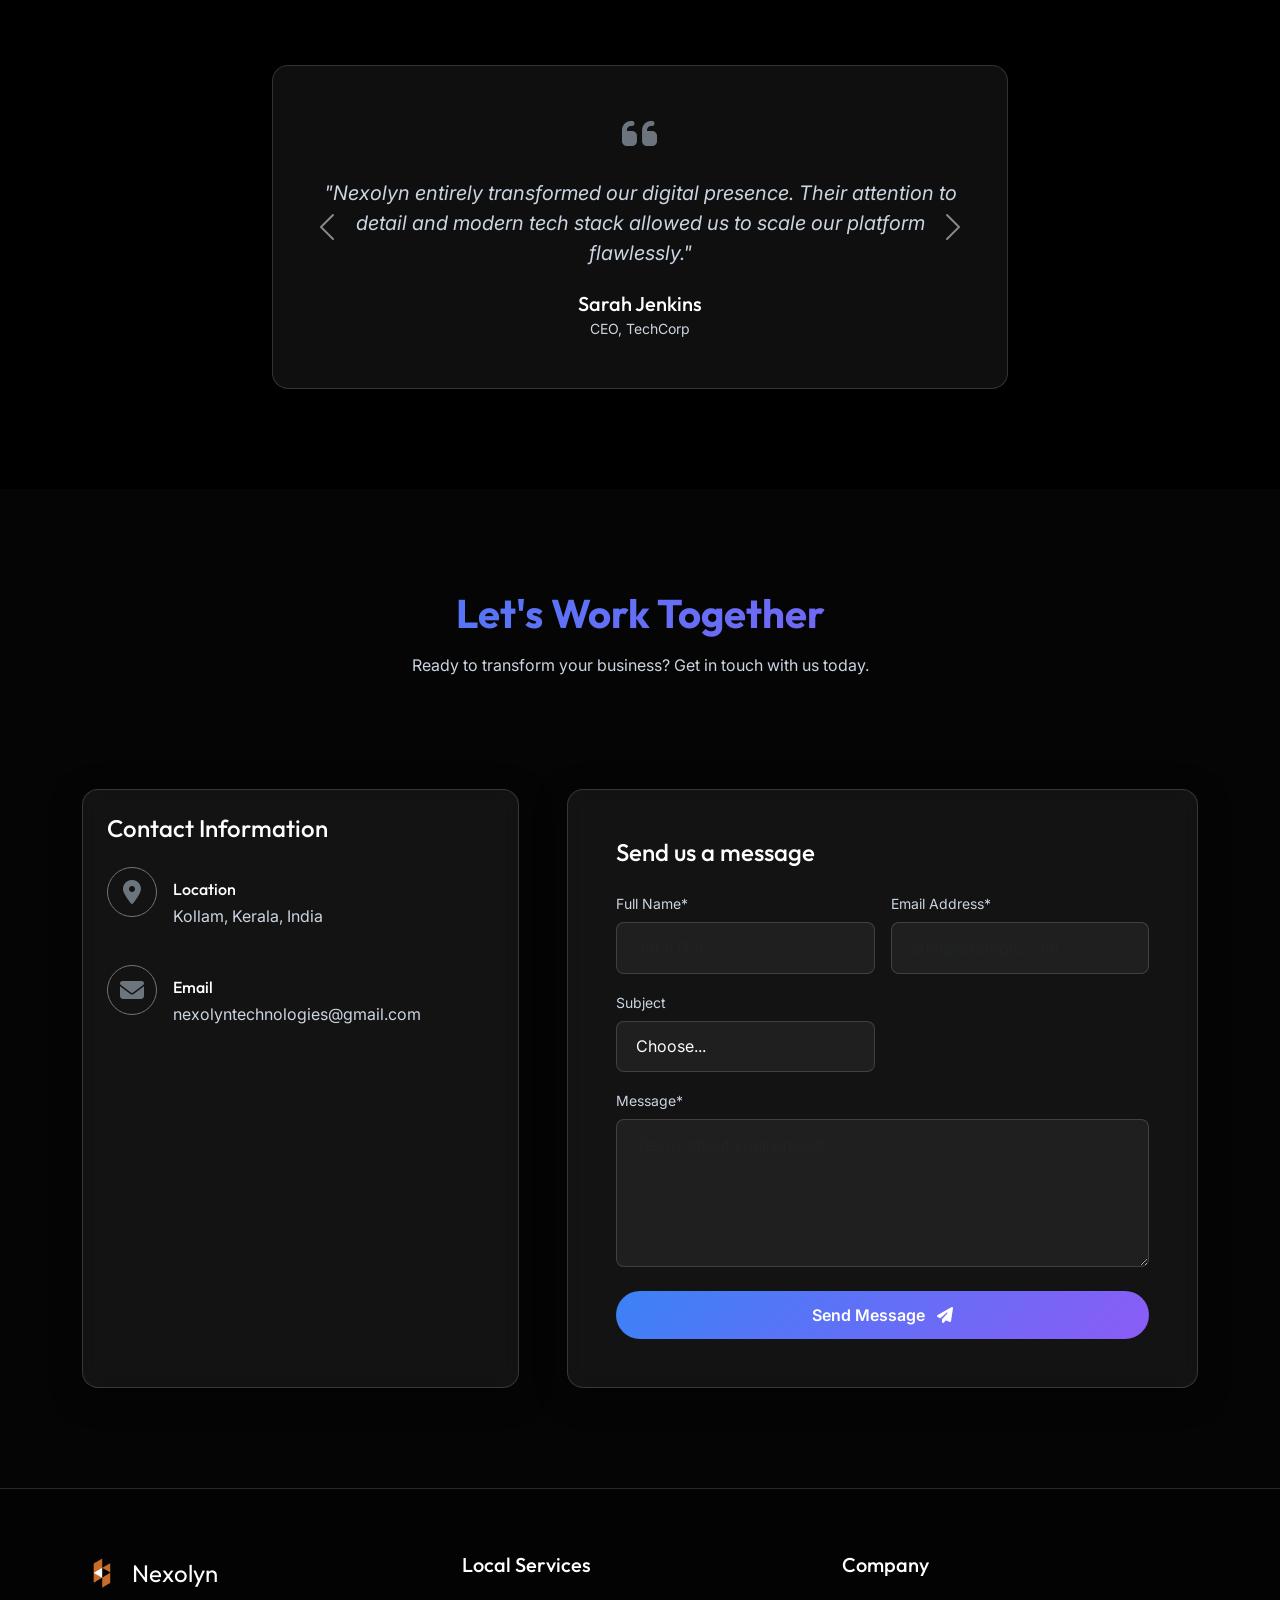
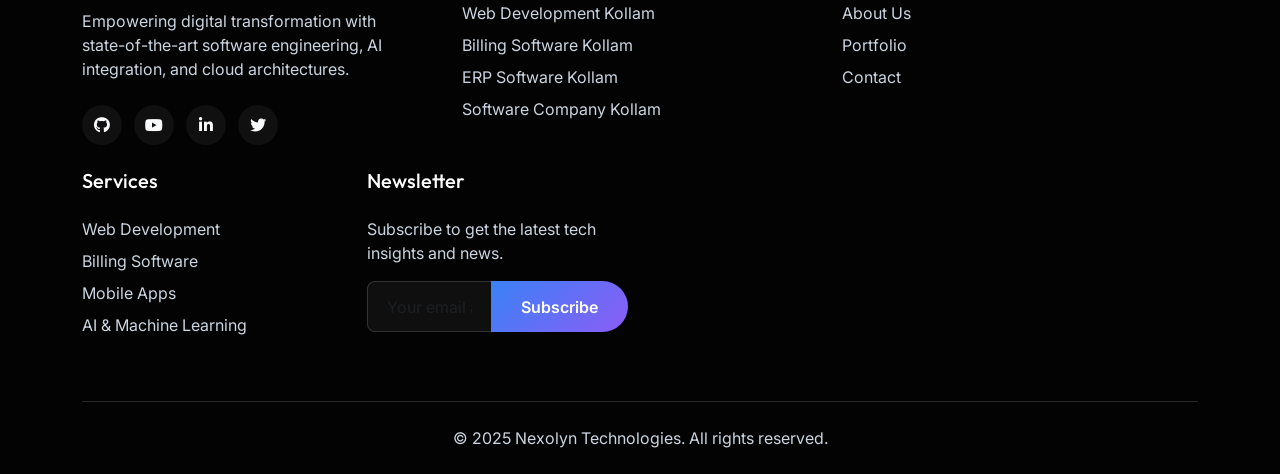
==== commit 300732b8: "Remove old conflicting google site verification meta tag" ====
--- a/index.html
+++ b/index.html
@@ -25,7 +25,7 @@
     <!-- Custom CSS -->
     <link rel="stylesheet" href="style.css">
 
-    <meta name="google-site-verification" content="TQRXjh7_Ilv9WfuYm_B9wXiYpzkcpJkODCTzI_8VIcE" />
+
     
     <script type="application/ld+json">
     {
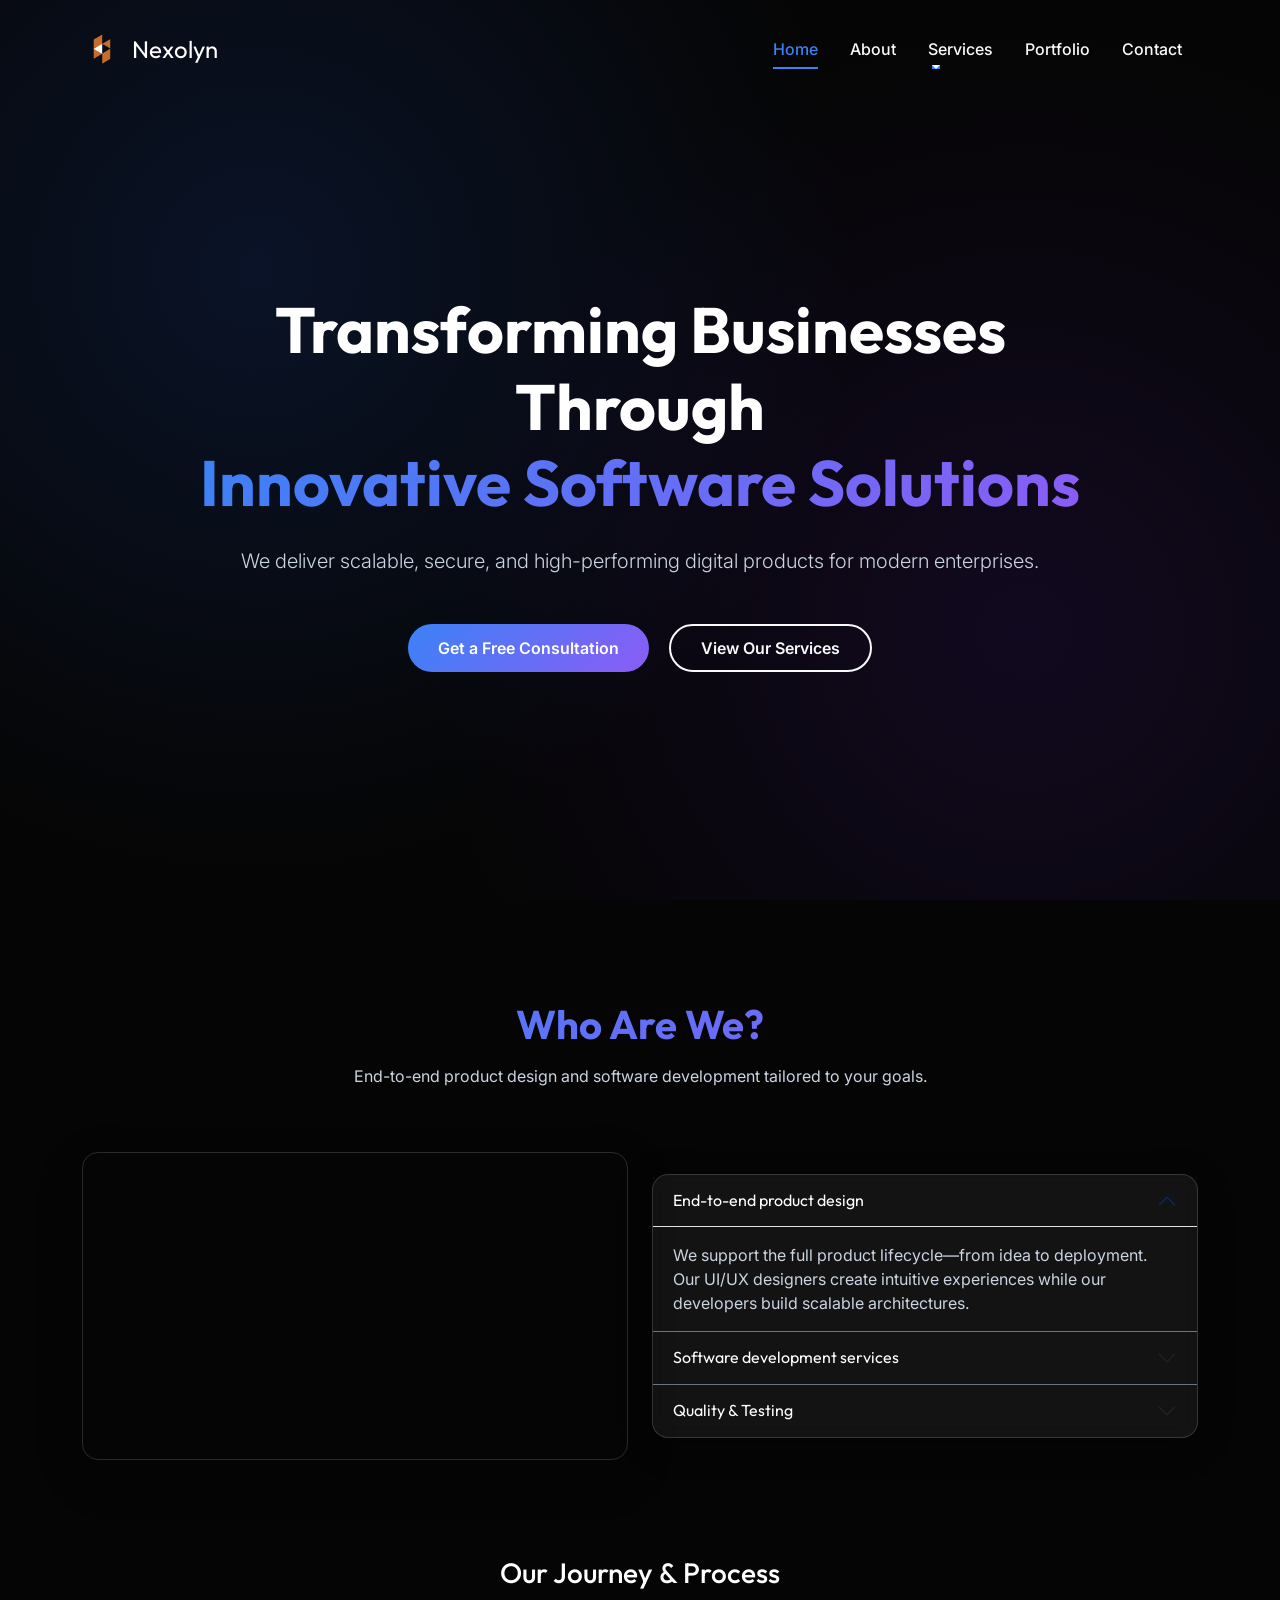
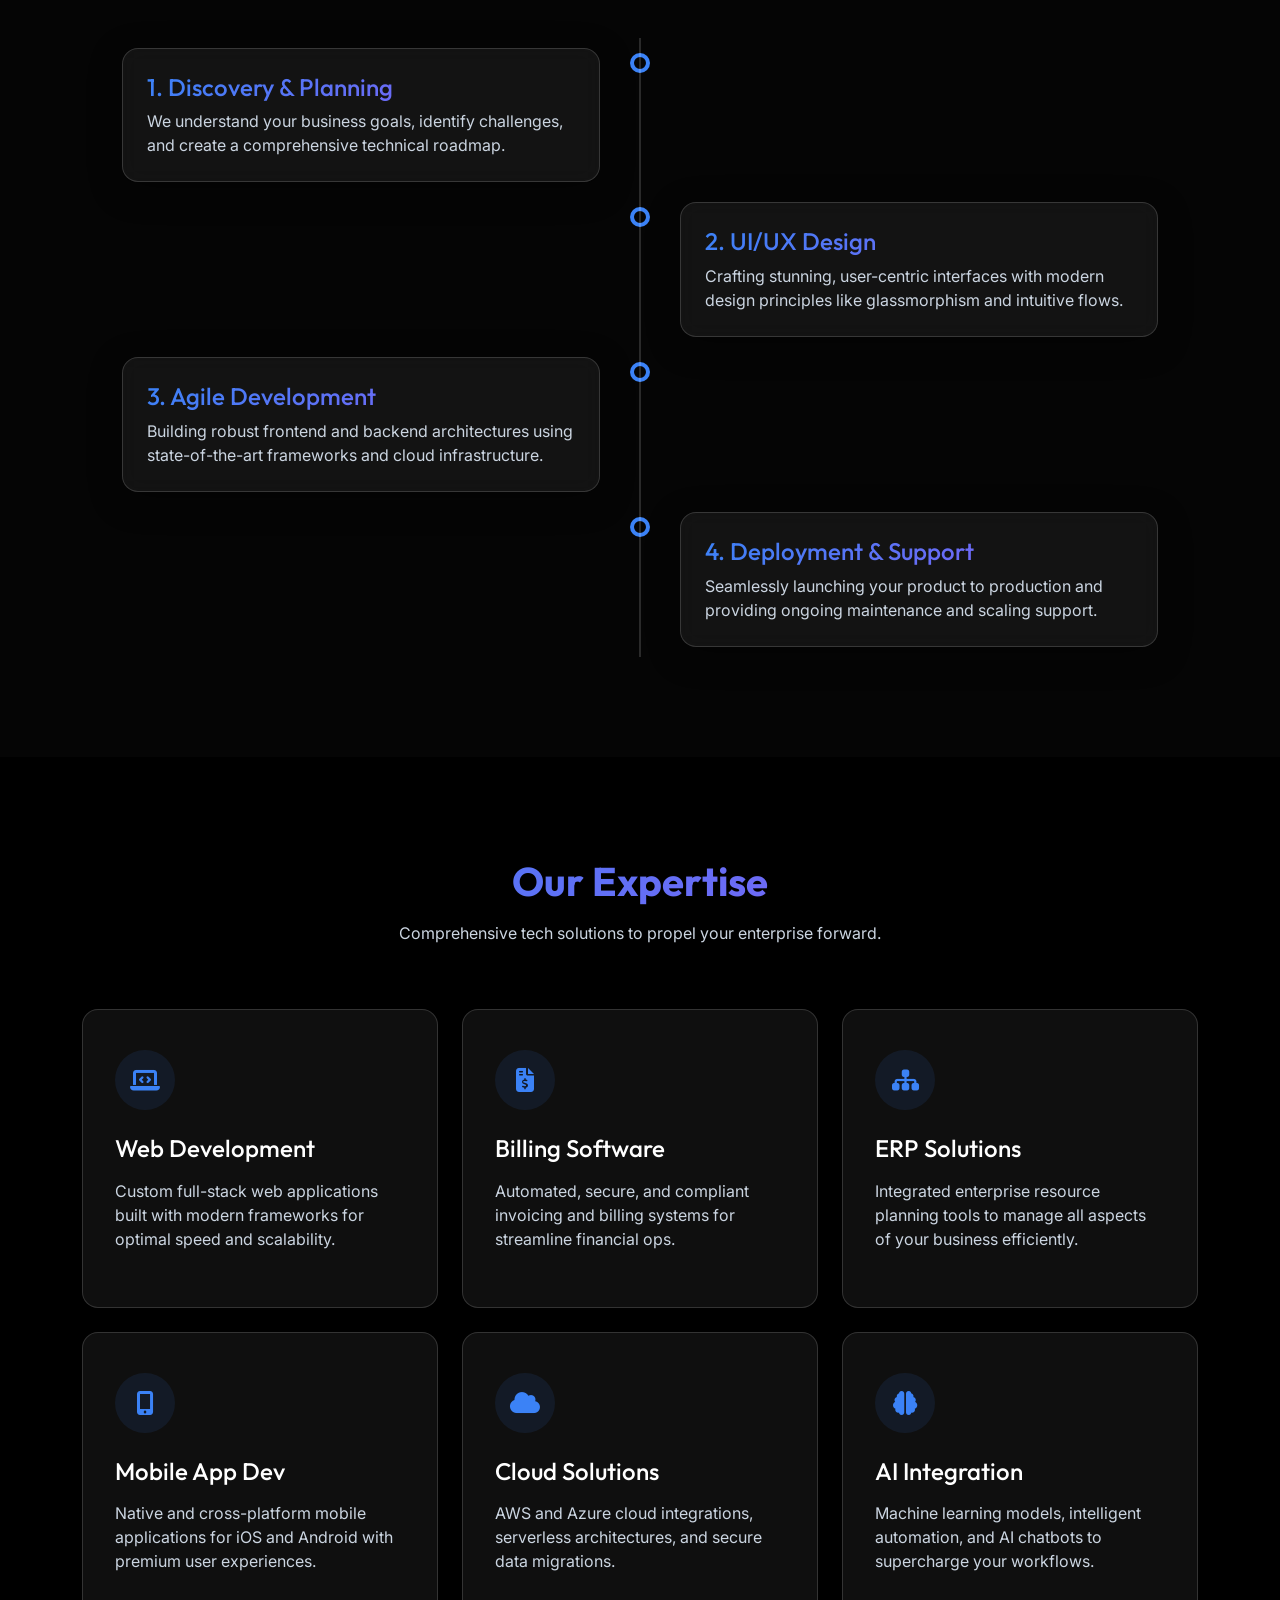
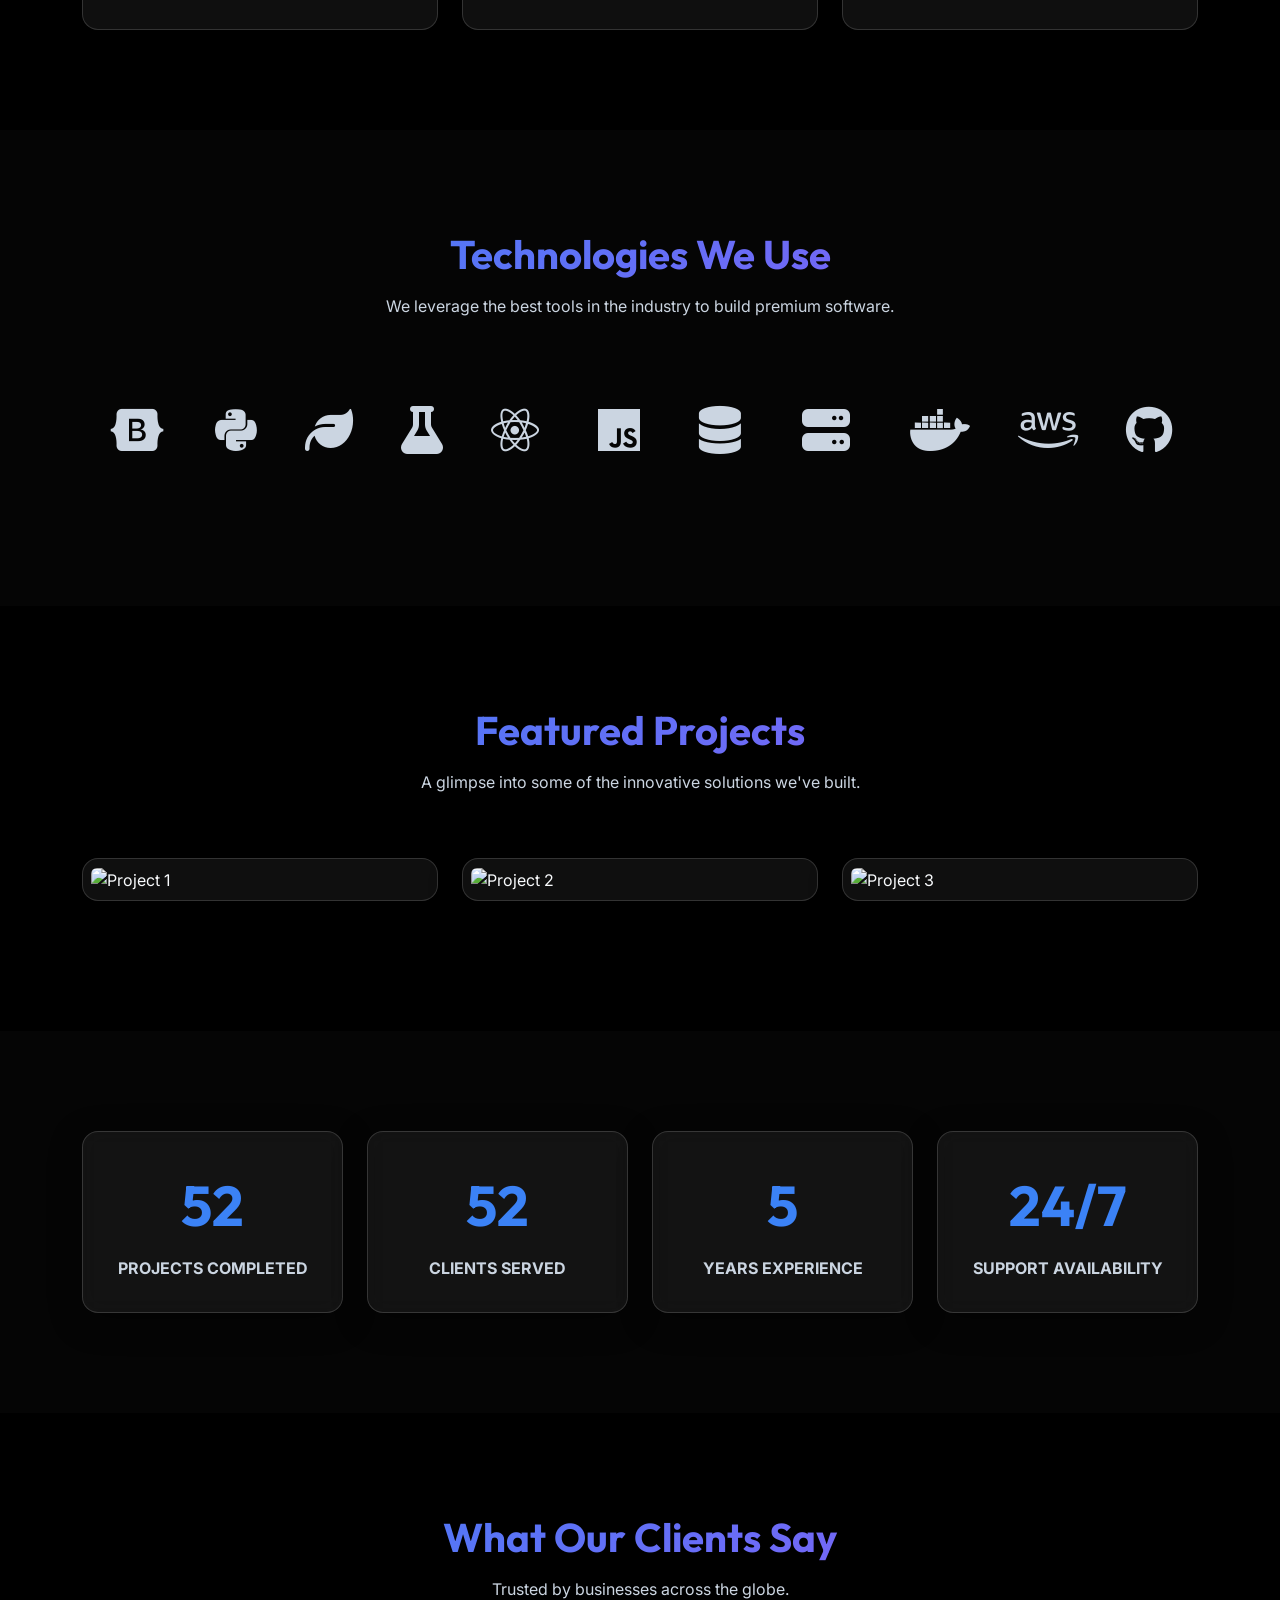
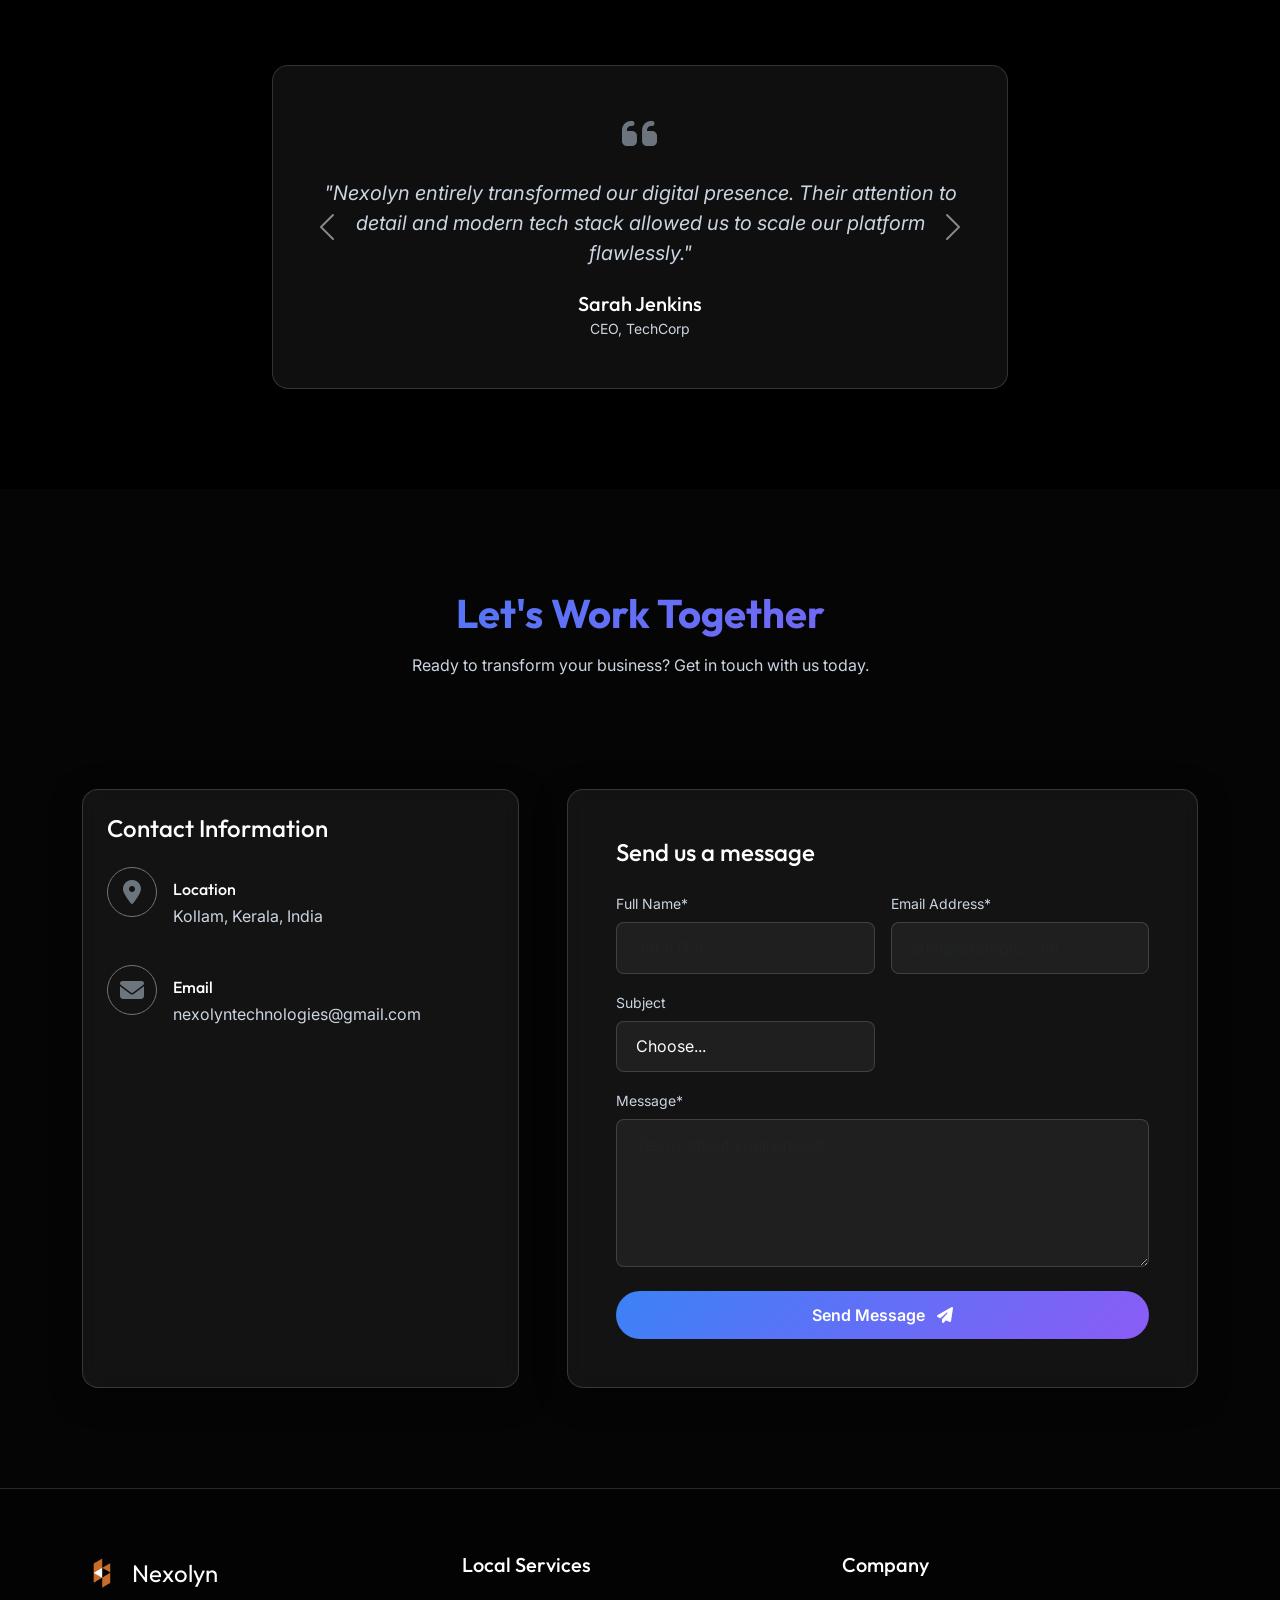
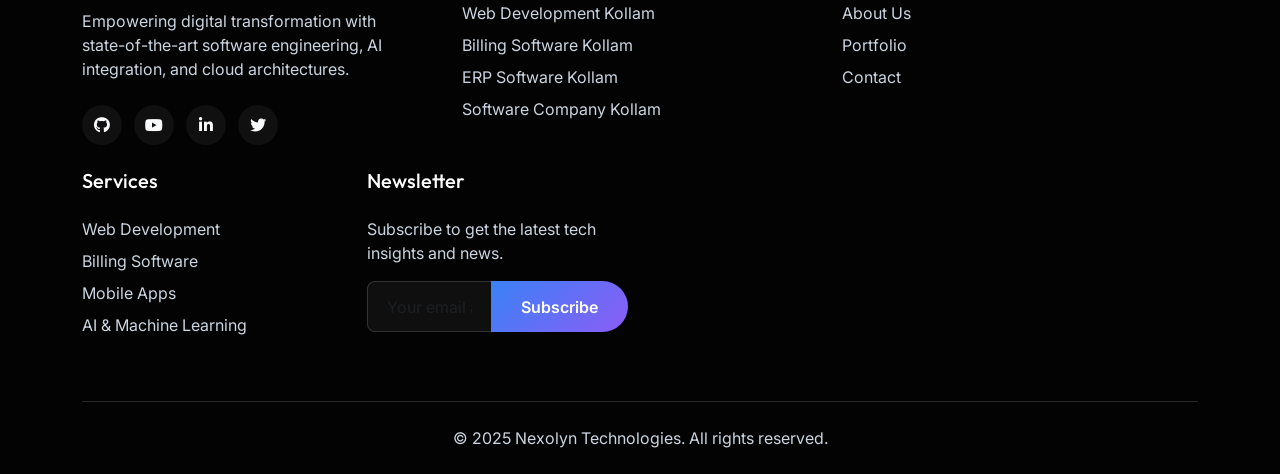
==== commit 0a28e30e: "Enhance JSON-LD structured data for AI and SEO optimization" ====
--- a/index.html
+++ b/index.html
@@ -32,10 +32,12 @@
       "@context": "https://schema.org",
       "@graph": [
         {
-          "@type": "Organization",
+          "@type": "SoftwareOrganization",
+          "@id": "https://www.nexolyn.work/#organization",
           "name": "Nexolyn Technologies",
           "url": "https://www.nexolyn.work",
           "logo": "https://www.nexolyn.work/logo.png",
+          "description": "Nexolyn Technologies is a premier software company and IT agency based in Kollam, Kerala. We specialize in custom web development, mobile applications, GST billing software, AI solutions, and ERP systems for businesses.",
           "sameAs": [
             "https://github.com/nexolyntechnologies",
             "https://www.youtube.com/@NexolynTechnologies"
@@ -43,7 +45,8 @@
         },
         {
           "@type": "LocalBusiness",
-          "name": "Nexolyn Technologies",
+          "@id": "https://www.nexolyn.work/#localbusiness",
+          "name": "Nexolyn Technologies Software Development",
           "image": "https://www.nexolyn.work/logo.png",
           "url": "https://www.nexolyn.work",
           "email": "nexolyntechnologies@gmail.com",
@@ -53,9 +56,45 @@
             "addressRegion": "Kerala",
             "addressCountry": "IN"
           },
-          "description": "Leading Software Company in Kollam providing robust IT and software development services.",
-          "areaServed": "Kollam, Kerala, India",
-          "priceRange": "$$"
+          "description": "Leading Software Company in Kollam providing robust IT and software development services, ERP solutions, and web design.",
+          "areaServed": [
+            "Kollam",
+            "Kerala",
+            "India"
+          ],
+          "priceRange": "$$",
+          "hasOfferCatalog": {
+            "@type": "OfferCatalog",
+            "name": "Software and Web Services",
+            "itemListElement": [
+              {
+                "@type": "Offer",
+                "itemOffered": {
+                  "@type": "Service",
+                  "name": "Web Development",
+                  "description": "Custom website design and responsive web application development."
+                }
+              },
+              {
+                "@type": "Offer",
+                "itemOffered": {
+                  "@type": "SoftwareApplication",
+                  "name": "GST Billing Software",
+                  "applicationCategory": "BusinessApplication",
+                  "description": "Easy-to-use billing software tailored for Kerala businesses with GST compliance."
+                }
+              },
+              {
+                "@type": "Offer",
+                "itemOffered": {
+                  "@type": "SoftwareApplication",
+                  "name": "Custom ERP Solutions",
+                  "applicationCategory": "EnterpriseApplication",
+                  "description": "Enterprise Resource Planning software custom built for businesses."
+                }
+              }
+            ]
+          }
         }
       ]
     }
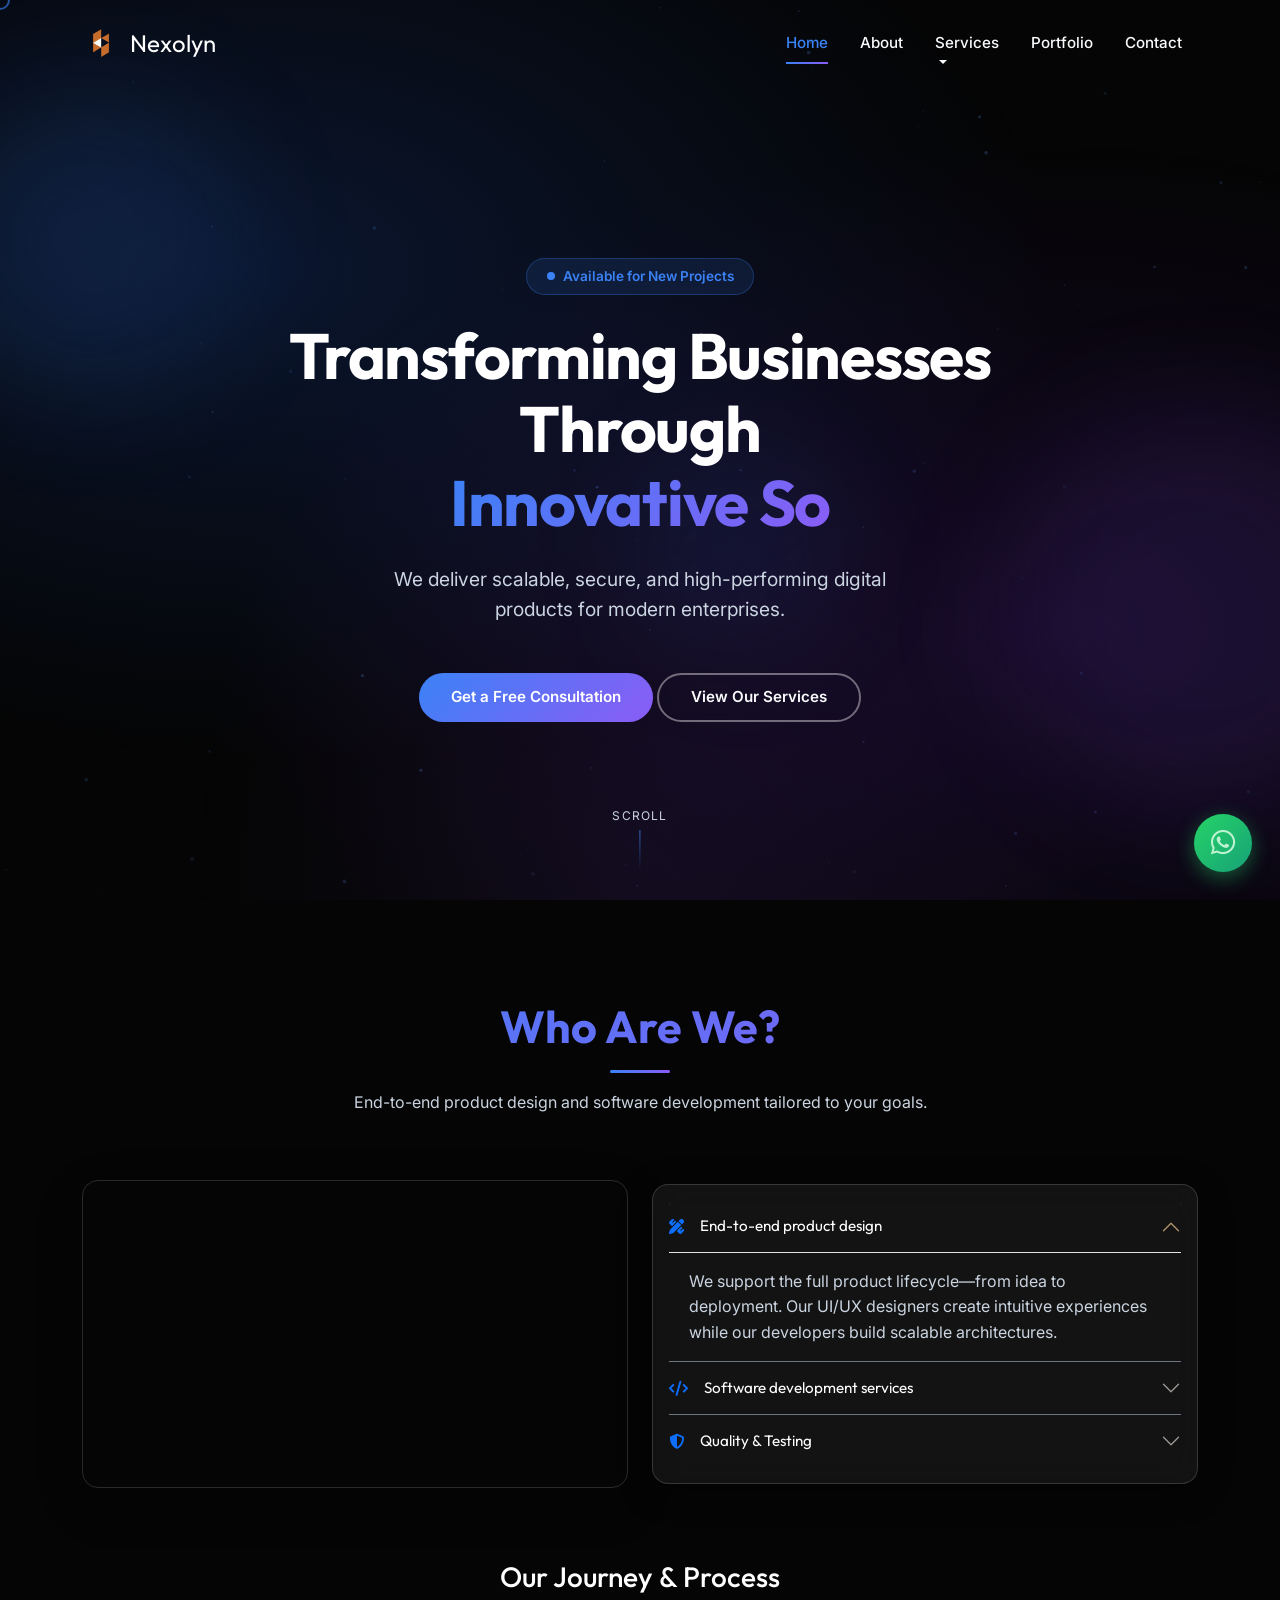
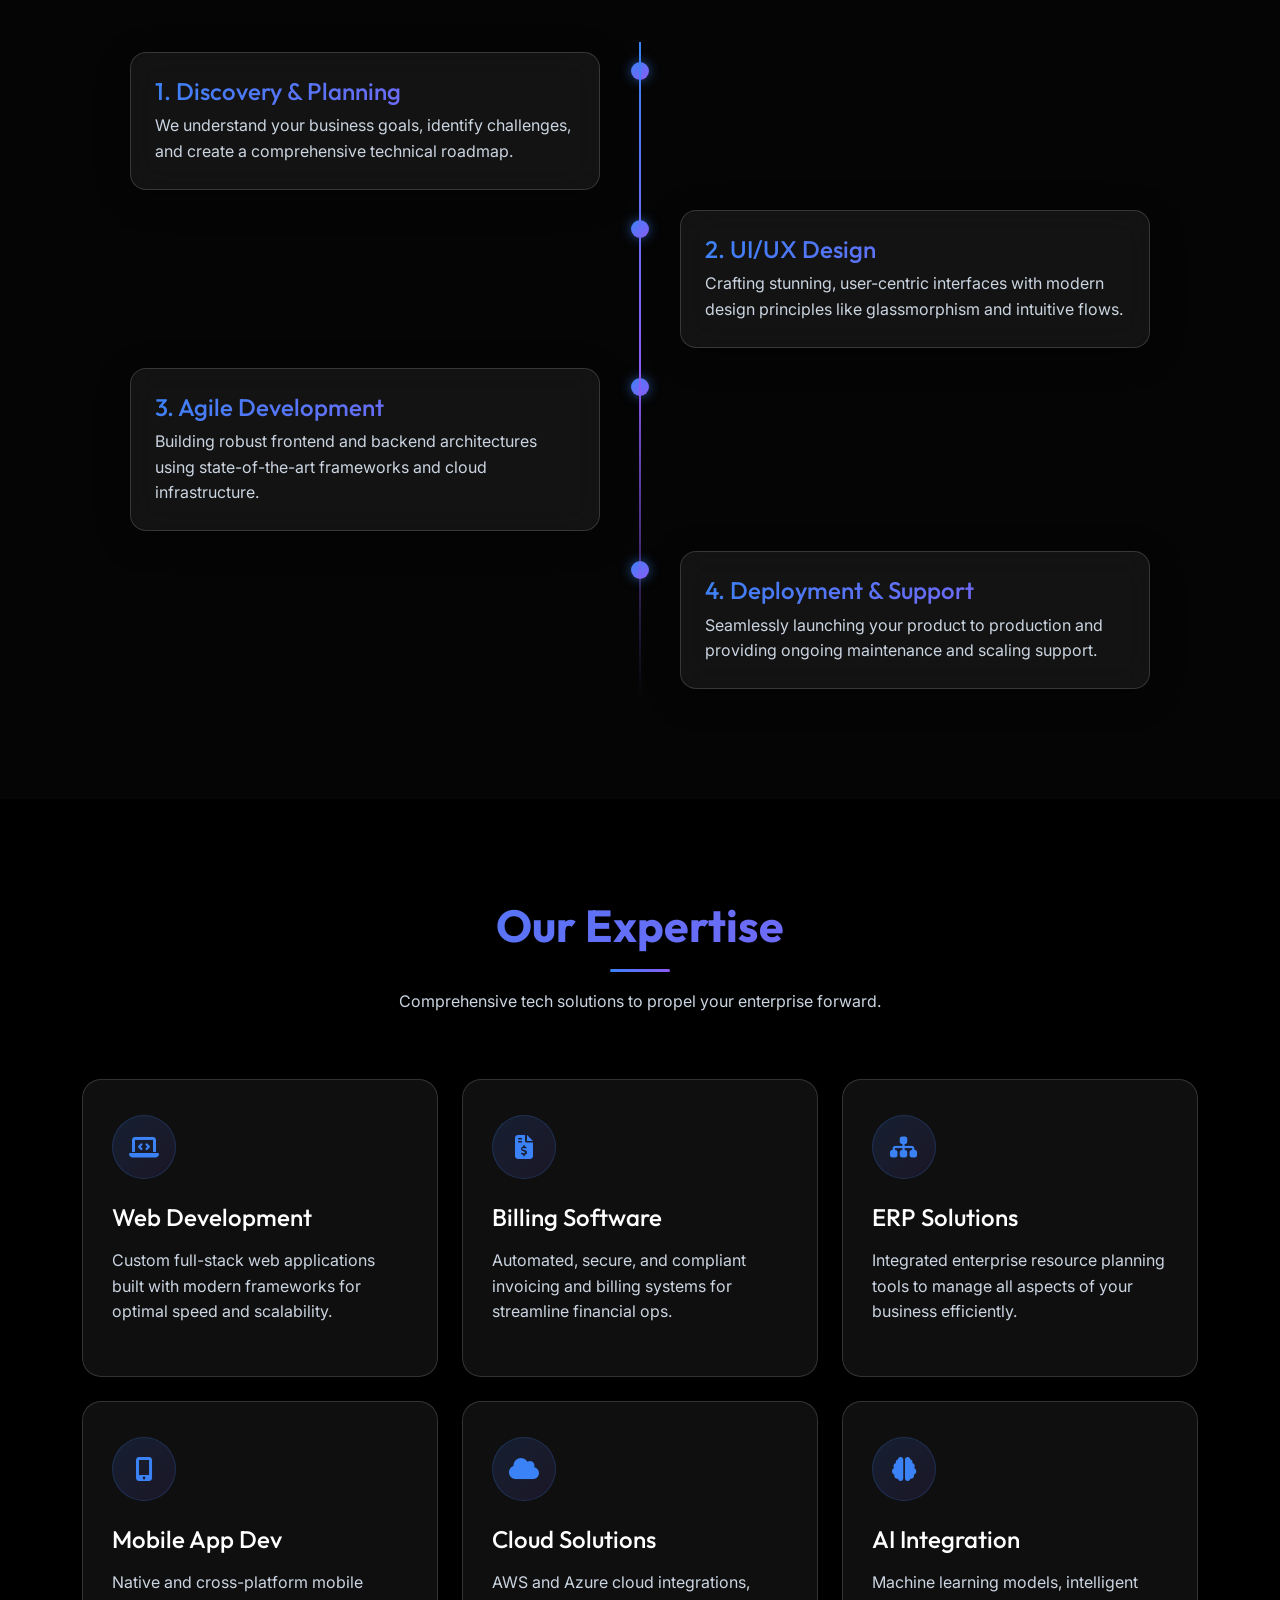
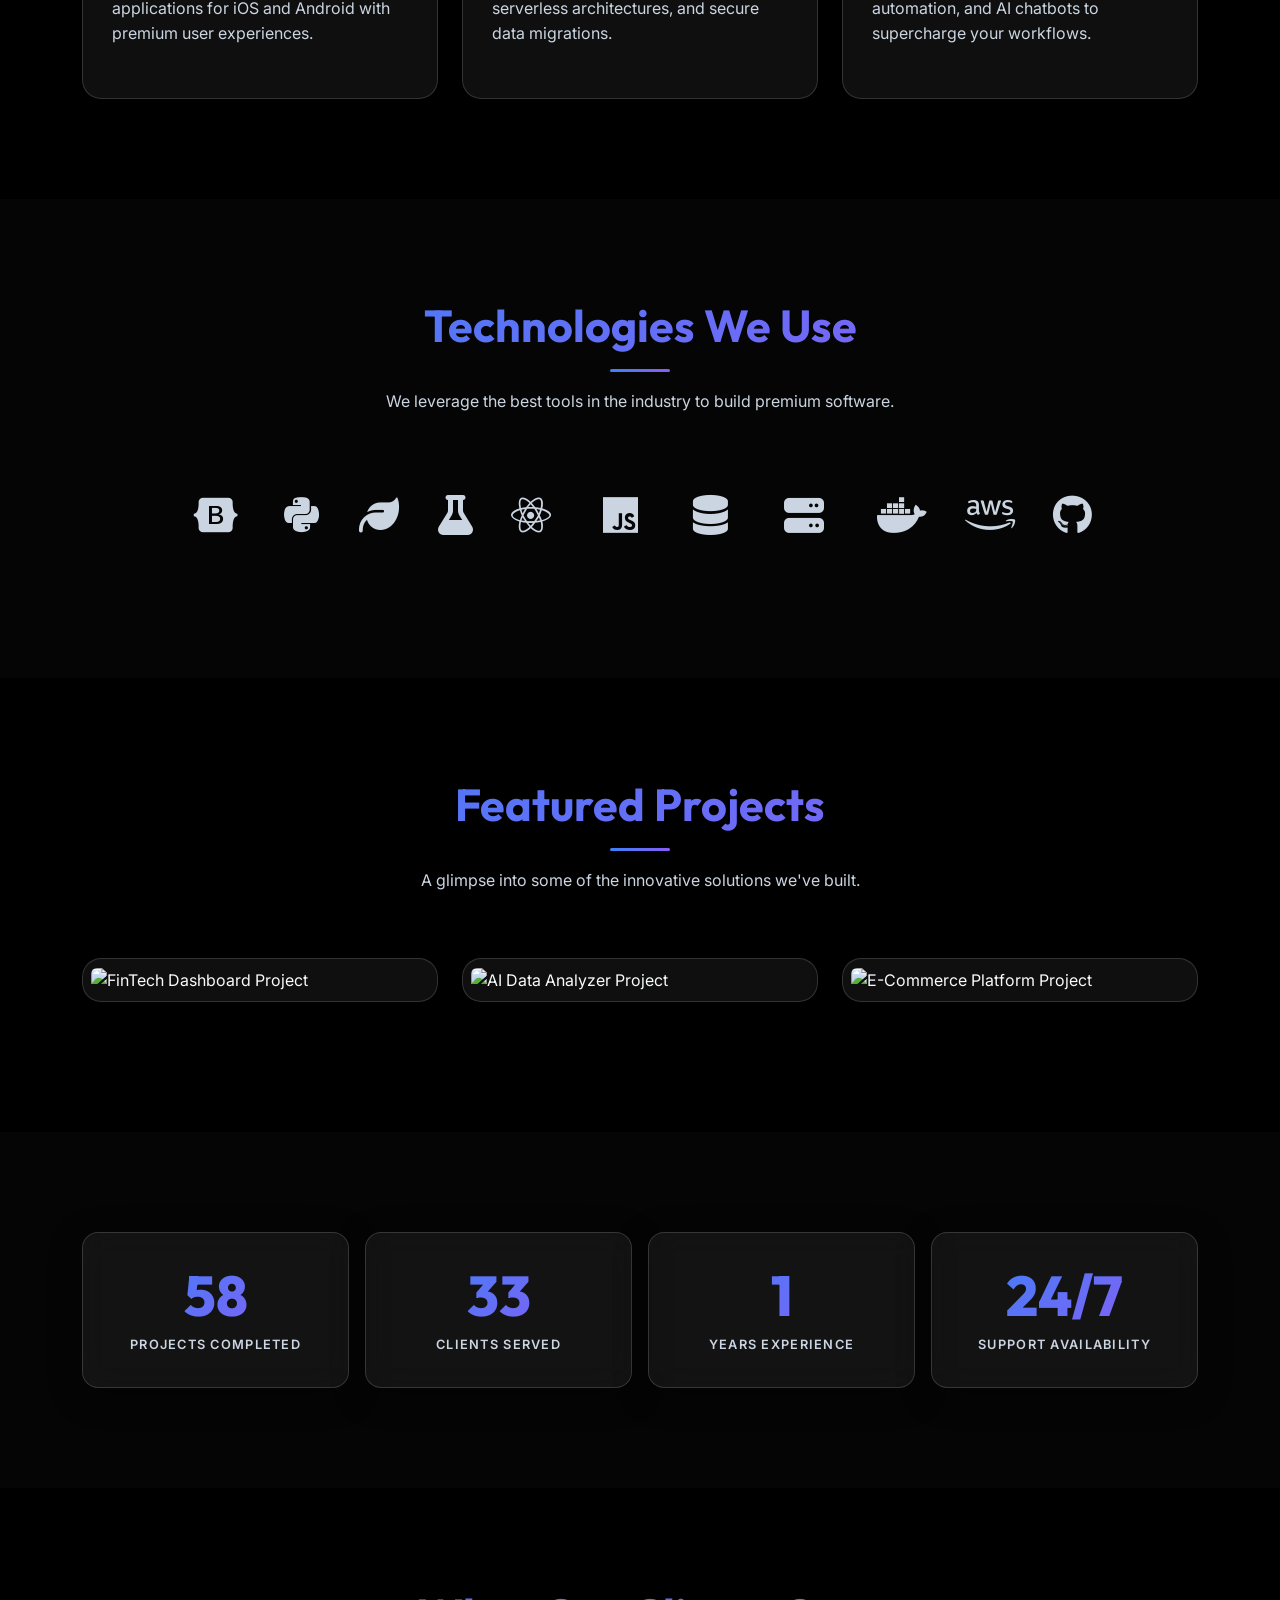
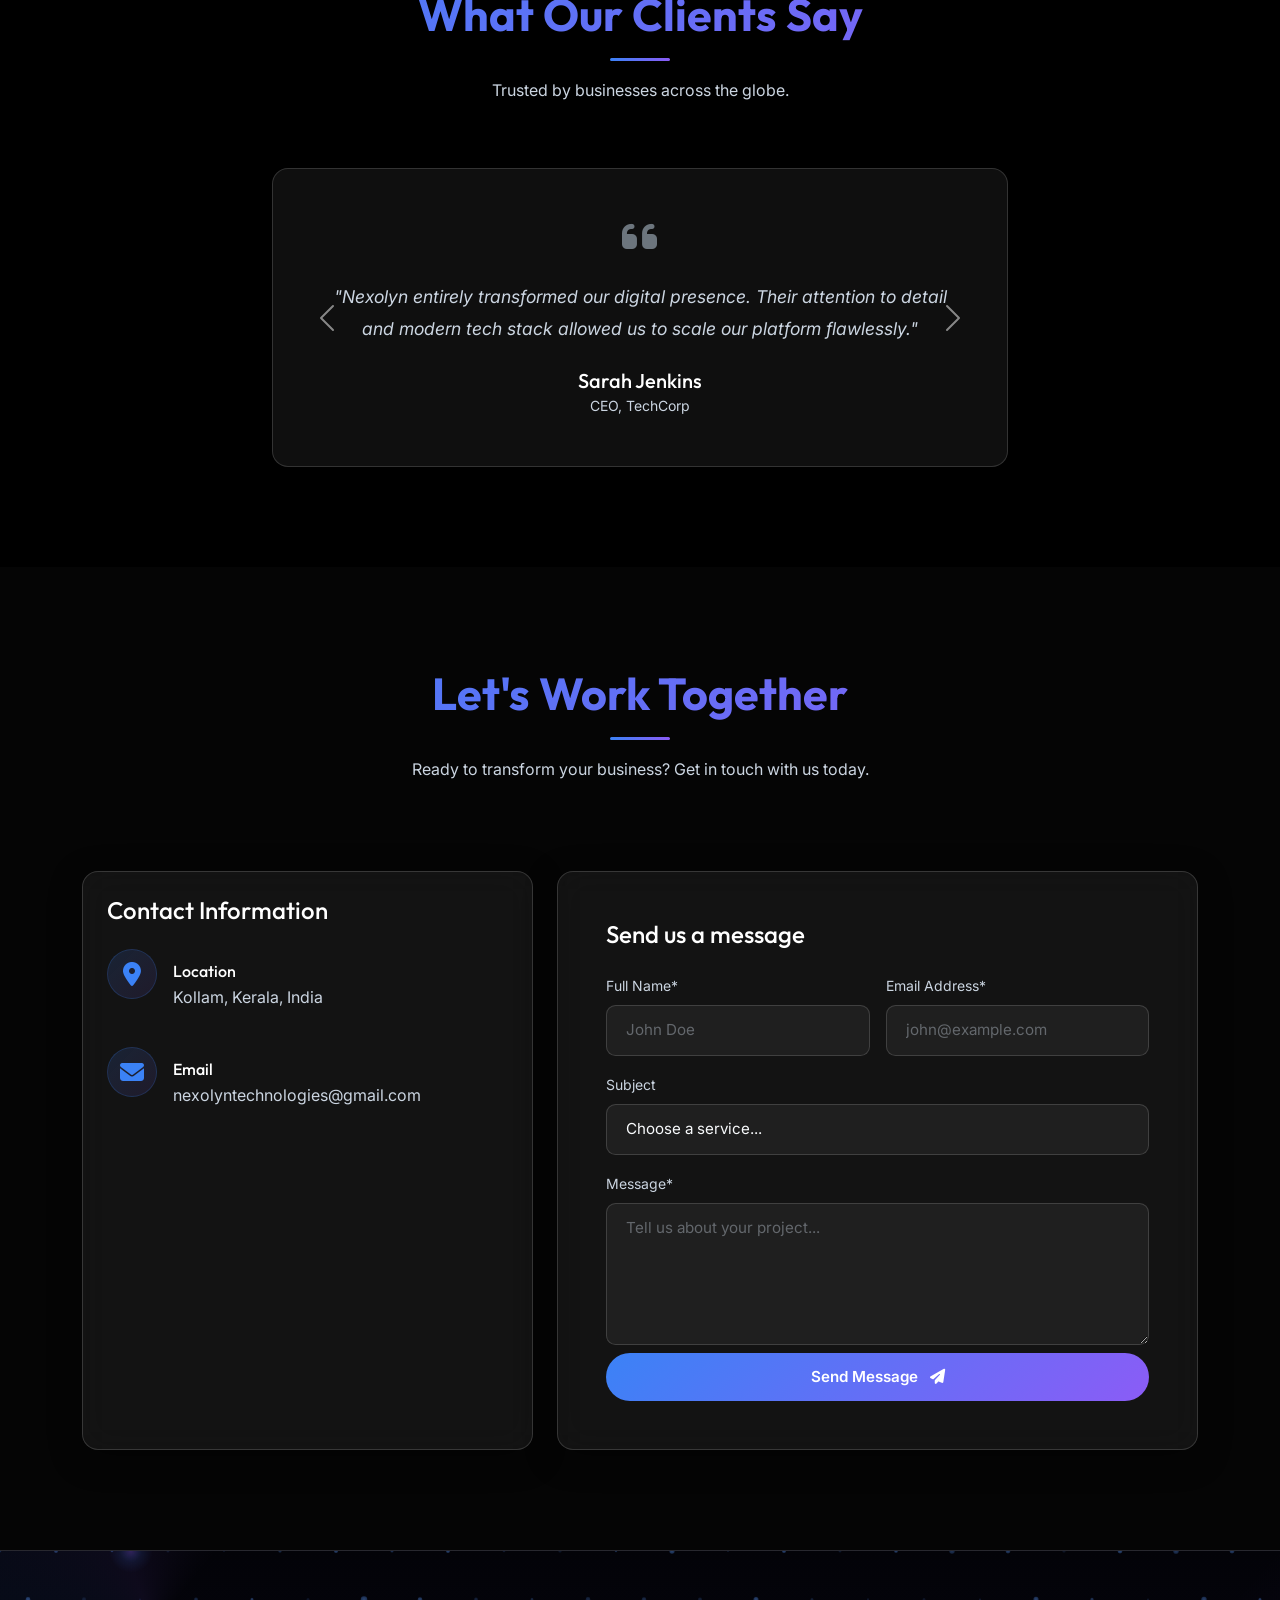
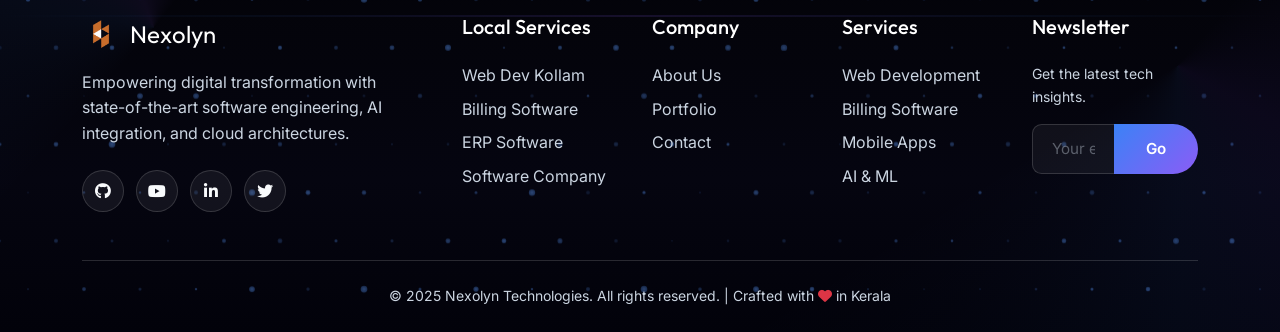
==== commit dee2db76: "Updated website design and styles" ====
--- a/index.html
+++ b/index.html
@@ -2,7 +2,7 @@
 <html lang="en">
 <head>
     <meta charset="UTF-8">
-    <meta name="viewport" content="width=device-width, initial-scale=1.0">
+    <meta name="viewport" content="width=device-width, initial-scale=1.0, viewport-fit=cover">
     <title>Nexolyn Technologies | Top Software Company in Kollam</title>
     <meta name="description" content="Nexolyn Technologies is a leading Software Company in Kollam offering Web Development, GST Billing Software, and Custom ERP Solutions in Kerala.">
     <meta property="og:title" content="Nexolyn Technologies | Software Company Kollam">
@@ -11,7 +11,6 @@
     <meta property="og:type" content="website">
     
     <link rel="icon" type="image/png" href="favicon.png" />
-    <meta name="google-site-verification" content="vnD6my4Ig3DbAon2s99E4Oy5ZtHYSnS6ZpeqjnlhWH4" />
     
     <!-- Bootstrap 5 CSS -->
     <link href="https://cdn.jsdelivr.net/npm/bootstrap@5.3.0/dist/css/bootstrap.min.css" rel="stylesheet">
@@ -25,19 +24,17 @@
     <!-- Custom CSS -->
     <link rel="stylesheet" href="style.css">
 
-
+    <meta name="google-site-verification" content="TQRXjh7_Ilv9WfuYm_B9wXiYpzkcpJkODCTzI_8VIcE" />
     
     <script type="application/ld+json">
     {
       "@context": "https://schema.org",
       "@graph": [
         {
-          "@type": "SoftwareOrganization",
-          "@id": "https://www.nexolyn.work/#organization",
+          "@type": "Organization",
           "name": "Nexolyn Technologies",
           "url": "https://www.nexolyn.work",
           "logo": "https://www.nexolyn.work/logo.png",
-          "description": "Nexolyn Technologies is a premier software company and IT agency based in Kollam, Kerala. We specialize in custom web development, mobile applications, GST billing software, AI solutions, and ERP systems for businesses.",
           "sameAs": [
             "https://github.com/nexolyntechnologies",
             "https://www.youtube.com/@NexolynTechnologies"
@@ -45,8 +42,7 @@
         },
         {
           "@type": "LocalBusiness",
-          "@id": "https://www.nexolyn.work/#localbusiness",
-          "name": "Nexolyn Technologies Software Development",
+          "name": "Nexolyn Technologies",
           "image": "https://www.nexolyn.work/logo.png",
           "url": "https://www.nexolyn.work",
           "email": "nexolyntechnologies@gmail.com",
@@ -56,45 +52,9 @@
             "addressRegion": "Kerala",
             "addressCountry": "IN"
           },
-          "description": "Leading Software Company in Kollam providing robust IT and software development services, ERP solutions, and web design.",
-          "areaServed": [
-            "Kollam",
-            "Kerala",
-            "India"
-          ],
-          "priceRange": "$$",
-          "hasOfferCatalog": {
-            "@type": "OfferCatalog",
-            "name": "Software and Web Services",
-            "itemListElement": [
-              {
-                "@type": "Offer",
-                "itemOffered": {
-                  "@type": "Service",
-                  "name": "Web Development",
-                  "description": "Custom website design and responsive web application development."
-                }
-              },
-              {
-                "@type": "Offer",
-                "itemOffered": {
-                  "@type": "SoftwareApplication",
-                  "name": "GST Billing Software",
-                  "applicationCategory": "BusinessApplication",
-                  "description": "Easy-to-use billing software tailored for Kerala businesses with GST compliance."
-                }
-              },
-              {
-                "@type": "Offer",
-                "itemOffered": {
-                  "@type": "SoftwareApplication",
-                  "name": "Custom ERP Solutions",
-                  "applicationCategory": "EnterpriseApplication",
-                  "description": "Enterprise Resource Planning software custom built for businesses."
-                }
-              }
-            ]
-          }
+          "description": "Leading Software Company in Kollam providing robust IT and software development services.",
+          "areaServed": "Kollam, Kerala, India",
+          "priceRange": "$$"
         }
       ]
     }
@@ -102,14 +62,26 @@
 </head>
 <body>
 
+    <!-- Page Loader -->
+    <div class="page-loader" id="pageLoader">
+        <div class="loader-ring"></div>
+        <div class="loader-text">Nexolyn Technologies</div>
+    </div>
+
+    <!-- Particle Canvas -->
+    <canvas id="particle-canvas"></canvas>
+
+    <!-- Custom cursor (desktop only) -->
+    <div class="cursor-glow" id="cursorGlow"></div>
+
     <!-- Navbar -->
     <nav class="navbar navbar-expand-lg fixed-top" id="mainNav">
         <div class="container">
             <a class="navbar-brand d-flex align-items-center" href="index.html">
-                <img src="logo.png" alt="Nexolyn Logo" style="height: 40px; margin-right: 10px;">
+                <img src="logo.png" alt="Nexolyn Logo" style="height: 38px; margin-right: 10px;">
                 <span class="brand-name text-white fs-4">Nexolyn</span>
             </a>
-            <button class="navbar-toggler text-white" type="button" data-bs-toggle="collapse" data-bs-target="#navbarResponsive">
+            <button class="navbar-toggler text-white" type="button" data-bs-toggle="collapse" data-bs-target="#navbarResponsive" aria-controls="navbarResponsive" aria-expanded="false" aria-label="Toggle navigation">
                 <i class="fas fa-bars"></i>
             </button>
             <div class="collapse navbar-collapse" id="navbarResponsive">
@@ -121,11 +93,11 @@
                             Services
                         </a>
                         <ul class="dropdown-menu dropdown-menu-end" aria-labelledby="servicesDropdown">
-                            <li><a class="dropdown-item" href="web-development.html">Web Development</a></li>
-                            <li><a class="dropdown-item" href="billing-software.html">Billing Software</a></li>
+                            <li><a class="dropdown-item" href="web-development.html"><i class="fas fa-laptop-code me-2 text-primary"></i>Web Development</a></li>
+                            <li><a class="dropdown-item" href="billing-software.html"><i class="fas fa-file-invoice-dollar me-2 text-primary"></i>Billing Software</a></li>
                             <li><hr class="dropdown-divider bg-secondary"></li>
-                            <li><a class="dropdown-item" href="machine-learning.html">Machine Learning</a></li>
-                            <li><a class="dropdown-item" href="#services">All Services</a></li>
+                            <li><a class="dropdown-item" href="machine-learning.html"><i class="fas fa-brain me-2 text-primary"></i>Machine Learning</a></li>
+                            <li><a class="dropdown-item" href="#services"><i class="fas fa-th me-2 text-primary"></i>All Services</a></li>
                         </ul>
                     </li>
                     <li class="nav-item"><a class="nav-link" href="#portfolio">Portfolio</a></li>
@@ -138,22 +110,39 @@
     <!-- Hero Section -->
     <section class="hero-section text-center" id="home">
         <div class="hero-bg"></div>
-        <div class="hero-image"></div>
+        <!-- Floating orbs -->
+        <div class="hero-orb hero-orb-1"></div>
+        <div class="hero-orb hero-orb-2"></div>
+        <div class="hero-orb hero-orb-3"></div>
+
         <div class="container position-relative" style="z-index: 2;">
             <div class="row justify-content-center">
-                <div class="col-lg-10">
-                    <h1 class="display-3 fw-bold mb-4 text-white" data-aos="fade-up" data-aos-duration="1000">
-                        Transforming Businesses Through <br> <span class="text-gradient">Innovative Software Solutions</span>
+                <div class="col-lg-10 col-md-11 col-12 px-3">
+                    <!-- Animated badge -->
+                    <div class="hero-badge" data-aos="fade-down" data-aos-duration="800">
+                        <span class="dot"></span>
+                        Available for New Projects
+                    </div>
+
+                    <h1 class="hero-title fw-bold mb-4 text-white" data-aos="fade-up" data-aos-duration="900" data-aos-delay="100">
+                        Transforming Businesses Through <br class="d-none d-md-block">
+                        <span class="text-gradient" id="typedText">Innovative Software</span>
                     </h1>
-                    <p class="lead text-muted mb-5" data-aos="fade-up" data-aos-delay="200" data-aos-duration="1000">
+                    <p class="hero-subtitle mb-5 mx-auto" data-aos="fade-up" data-aos-delay="250" data-aos-duration="900">
                         We deliver scalable, secure, and high-performing digital products for modern enterprises.
                     </p>
-                    <div data-aos="fade-up" data-aos-delay="400" data-aos-duration="1000">
-                        <a href="#contact" class="btn btn-primary me-3 mb-3">Get a Free Consultation</a>
-                        <a href="#services" class="btn btn-outline mb-3">View Our Services</a>
-                    </div>
-                </div>
-            </div>
+                    <div class="hero-btns" data-aos="fade-up" data-aos-delay="400" data-aos-duration="900">
+                        <a href="#contact" class="btn btn-primary">Get a Free Consultation</a>
+                        <a href="#services" class="btn btn-outline">View Our Services</a>
+                    </div>
+                </div>
+            </div>
+        </div>
+
+        <!-- Scroll indicator -->
+        <div class="scroll-indicator">
+            <span>Scroll</span>
+            <div class="scroll-line"></div>
         </div>
     </section>
 
@@ -161,20 +150,21 @@
     <section class="section-padding" id="about">
         <div class="container">
             <h2 class="section-title text-gradient" data-aos="fade-up">Who Are We?</h2>
-            <p class="section-subtitle" data-aos="fade-up" data-aos-delay="100">End-to-end product design and software development tailored to your goals.</p>
+            <div class="section-divider" data-aos="fade-up" data-aos-delay="50"></div>
+            <p class="section-subtitle mt-3" data-aos="fade-up" data-aos-delay="100">End-to-end product design and software development tailored to your goals.</p>
             
             <div class="row align-items-center mb-5">
-                <div class="col-lg-6 mb-4 mb-lg-0" data-aos="fade-right">
-                    <div class="ratio ratio-16x9 rounded-4 overflow-hidden shadow-lg" style="border: 1px solid var(--glass-border);">
-                        <iframe src="https://www.youtube.com/embed/LXbGHl-UMew" title="YouTube video" allowfullscreen></iframe>
-                    </div>
-                </div>
-                <div class="col-lg-6" data-aos="fade-left">
-                    <div class="accordion glass-panel" id="aboutAccordion">
+                <div class="col-lg-6 mb-4 mb-lg-0" data-aos="fade-right" data-aos-duration="900">
+                    <div class="ratio ratio-16x9 rounded-4 overflow-hidden shadow-lg glow-blue" style="border: 1px solid var(--glass-border);">
+                        <iframe src="https://www.youtube.com/embed/LXbGHl-UMew" title="YouTube video" allowfullscreen loading="lazy"></iframe>
+                    </div>
+                </div>
+                <div class="col-lg-6" data-aos="fade-left" data-aos-duration="900">
+                    <div class="accordion glass-panel p-3" id="aboutAccordion">
                         <div class="accordion-item bg-transparent border-0 border-bottom border-secondary">
                             <h2 class="accordion-header">
                                 <button class="accordion-button bg-transparent text-white" type="button" data-bs-toggle="collapse" data-bs-target="#collapseOne" aria-expanded="true">
-                                    End-to-end product design
+                                    <i class="fas fa-pencil-ruler me-3 text-primary"></i> End-to-end product design
                                 </button>
                             </h2>
                             <div id="collapseOne" class="accordion-collapse collapse show" data-bs-parent="#aboutAccordion">
@@ -186,7 +176,7 @@
                         <div class="accordion-item bg-transparent border-0 border-bottom border-secondary">
                             <h2 class="accordion-header">
                                 <button class="accordion-button collapsed bg-transparent text-white" type="button" data-bs-toggle="collapse" data-bs-target="#collapseTwo">
-                                    Software development services
+                                    <i class="fas fa-code me-3 text-primary"></i> Software development services
                                 </button>
                             </h2>
                             <div id="collapseTwo" class="accordion-collapse collapse" data-bs-parent="#aboutAccordion">
@@ -198,7 +188,7 @@
                         <div class="accordion-item bg-transparent border-0">
                             <h2 class="accordion-header">
                                 <button class="accordion-button collapsed bg-transparent text-white" type="button" data-bs-toggle="collapse" data-bs-target="#collapseThree">
-                                    Quality & Testing
+                                    <i class="fas fa-shield-alt me-3 text-primary"></i> Quality &amp; Testing
                                 </button>
                             </h2>
                             <div id="collapseThree" class="accordion-collapse collapse" data-bs-parent="#aboutAccordion">
@@ -212,30 +202,30 @@
             </div>
 
             <!-- Timeline -->
-            <div class="mt-5 pt-5">
-                <h3 class="text-center mb-5 text-white" data-aos="fade-up">Our Journey & Process</h3>
+            <div class="mt-5 pt-4">
+                <h3 class="text-center mb-5 text-white" data-aos="fade-up">Our Journey &amp; Process</h3>
                 <div class="timeline">
-                    <div class="timeline-container left" data-aos="fade-right">
+                    <div class="timeline-container left" data-aos="fade-right" data-aos-duration="800">
                         <div class="glass-panel p-4">
-                            <h4 class="text-gradient">1. Discovery & Planning</h4>
+                            <h4 class="text-gradient">1. Discovery &amp; Planning</h4>
                             <p class="text-muted mb-0">We understand your business goals, identify challenges, and create a comprehensive technical roadmap.</p>
                         </div>
                     </div>
-                    <div class="timeline-container right" data-aos="fade-left">
+                    <div class="timeline-container right" data-aos="fade-left" data-aos-duration="800">
                         <div class="glass-panel p-4">
                             <h4 class="text-gradient">2. UI/UX Design</h4>
                             <p class="text-muted mb-0">Crafting stunning, user-centric interfaces with modern design principles like glassmorphism and intuitive flows.</p>
                         </div>
                     </div>
-                    <div class="timeline-container left" data-aos="fade-right">
+                    <div class="timeline-container left" data-aos="fade-right" data-aos-duration="800">
                         <div class="glass-panel p-4">
                             <h4 class="text-gradient">3. Agile Development</h4>
                             <p class="text-muted mb-0">Building robust frontend and backend architectures using state-of-the-art frameworks and cloud infrastructure.</p>
                         </div>
                     </div>
-                    <div class="timeline-container right" data-aos="fade-left">
+                    <div class="timeline-container right" data-aos="fade-left" data-aos-duration="800">
                         <div class="glass-panel p-4">
-                            <h4 class="text-gradient">4. Deployment & Support</h4>
+                            <h4 class="text-gradient">4. Deployment &amp; Support</h4>
                             <p class="text-muted mb-0">Seamlessly launching your product to production and providing ongoing maintenance and scaling support.</p>
                         </div>
                     </div>
@@ -248,45 +238,46 @@
     <section class="section-padding bg-black" id="services">
         <div class="container">
             <h2 class="section-title text-gradient" data-aos="fade-up">Our Expertise</h2>
-            <p class="section-subtitle" data-aos="fade-up" data-aos-delay="100">Comprehensive tech solutions to propel your enterprise forward.</p>
+            <div class="section-divider" data-aos="fade-up" data-aos-delay="50"></div>
+            <p class="section-subtitle mt-3" data-aos="fade-up" data-aos-delay="100">Comprehensive tech solutions to propel your enterprise forward.</p>
             
             <div class="row g-4">
-                <div class="col-md-4" data-aos="zoom-in" data-aos-delay="100">
+                <div class="col-md-4 col-sm-6 col-12" data-aos="zoom-in" data-aos-delay="100">
                     <div class="feature-card">
                         <div class="feature-icon"><i class="fas fa-laptop-code"></i></div>
                         <h4 class="text-white mb-3">Web Development</h4>
                         <p class="text-muted">Custom full-stack web applications built with modern frameworks for optimal speed and scalability.</p>
                     </div>
                 </div>
-                <div class="col-md-4" data-aos="zoom-in" data-aos-delay="200">
+                <div class="col-md-4 col-sm-6 col-12" data-aos="zoom-in" data-aos-delay="200">
                     <div class="feature-card">
                         <div class="feature-icon"><i class="fas fa-file-invoice-dollar"></i></div>
                         <h4 class="text-white mb-3">Billing Software</h4>
                         <p class="text-muted">Automated, secure, and compliant invoicing and billing systems for streamline financial ops.</p>
                     </div>
                 </div>
-                <div class="col-md-4" data-aos="zoom-in" data-aos-delay="300">
+                <div class="col-md-4 col-sm-6 col-12" data-aos="zoom-in" data-aos-delay="300">
                     <div class="feature-card">
                         <div class="feature-icon"><i class="fas fa-sitemap"></i></div>
                         <h4 class="text-white mb-3">ERP Solutions</h4>
                         <p class="text-muted">Integrated enterprise resource planning tools to manage all aspects of your business efficiently.</p>
                     </div>
                 </div>
-                <div class="col-md-4" data-aos="zoom-in" data-aos-delay="100">
+                <div class="col-md-4 col-sm-6 col-12" data-aos="zoom-in" data-aos-delay="100">
                     <div class="feature-card">
                         <div class="feature-icon"><i class="fas fa-mobile-alt"></i></div>
                         <h4 class="text-white mb-3">Mobile App Dev</h4>
                         <p class="text-muted">Native and cross-platform mobile applications for iOS and Android with premium user experiences.</p>
                     </div>
                 </div>
-                <div class="col-md-4" data-aos="zoom-in" data-aos-delay="200">
+                <div class="col-md-4 col-sm-6 col-12" data-aos="zoom-in" data-aos-delay="200">
                     <div class="feature-card">
                         <div class="feature-icon"><i class="fas fa-cloud"></i></div>
                         <h4 class="text-white mb-3">Cloud Solutions</h4>
                         <p class="text-muted">AWS and Azure cloud integrations, serverless architectures, and secure data migrations.</p>
                     </div>
                 </div>
-                <div class="col-md-4" data-aos="zoom-in" data-aos-delay="300">
+                <div class="col-md-4 col-sm-6 col-12" data-aos="zoom-in" data-aos-delay="300">
                     <div class="feature-card">
                         <div class="feature-icon"><i class="fas fa-brain"></i></div>
                         <h4 class="text-white mb-3">AI Integration</h4>
@@ -301,9 +292,10 @@
     <section class="section-padding">
         <div class="container text-center">
             <h2 class="section-title text-gradient" data-aos="fade-up">Technologies We Use</h2>
-            <p class="section-subtitle" data-aos="fade-up" data-aos-delay="100">We leverage the best tools in the industry to build premium software.</p>
+            <div class="section-divider" data-aos="fade-up" data-aos-delay="50"></div>
+            <p class="section-subtitle mt-3" data-aos="fade-up" data-aos-delay="100">We leverage the best tools in the industry to build premium software.</p>
             
-            <div class="d-flex flex-wrap justify-content-center mt-5" data-aos="fade-up" data-aos-delay="200">
+            <div class="d-flex flex-wrap justify-content-center mt-4" data-aos="fade-up" data-aos-delay="200">
                 <div class="tech-logo"><i class="fab fa-bootstrap"></i><span>Bootstrap</span></div>
                 <div class="tech-logo"><i class="fab fa-python"></i><span>Python</span></div>
                 <div class="tech-logo"><i class="fas fa-leaf"></i><span>Django</span></div>
@@ -323,35 +315,36 @@
     <section class="section-padding bg-black" id="portfolio">
         <div class="container">
             <h2 class="section-title text-gradient" data-aos="fade-up">Featured Projects</h2>
-            <p class="section-subtitle" data-aos="fade-up" data-aos-delay="100">A glimpse into some of the innovative solutions we've built.</p>
+            <div class="section-divider" data-aos="fade-up" data-aos-delay="50"></div>
+            <p class="section-subtitle mt-3" data-aos="fade-up" data-aos-delay="100">A glimpse into some of the innovative solutions we've built.</p>
             
-            <div class="row mt-5">
-                <div class="col-lg-4 col-md-6" data-aos="fade-up" data-aos-delay="100">
+            <div class="row mt-4">
+                <div class="col-lg-4 col-md-6 col-12" data-aos="fade-up" data-aos-delay="100">
                     <div class="portfolio-item glass-panel p-2">
-                        <img src="https://images.unsplash.com/photo-1460925895917-afdab827c52f?ixlib=rb-4.0.3&auto=format&fit=crop&w=800&q=80" alt="Project 1" class="rounded">
+                        <img src="https://images.unsplash.com/photo-1460925895917-afdab827c52f?ixlib=rb-4.0.3&auto=format&fit=crop&w=800&q=80" alt="FinTech Dashboard Project" class="rounded">
                         <div class="portfolio-overlay rounded">
                             <h4 class="text-white">FinTech Dashboard</h4>
-                            <p class="text-secondary">React, Node.js, PostgreSQL</p>
+                            <p class="text-secondary small">React, Node.js, PostgreSQL</p>
                             <button class="btn btn-sm btn-outline-light rounded-pill mt-2" data-bs-toggle="modal" data-bs-target="#projectModal1">View Details</button>
                         </div>
                     </div>
                 </div>
-                <div class="col-lg-4 col-md-6" data-aos="fade-up" data-aos-delay="200">
+                <div class="col-lg-4 col-md-6 col-12" data-aos="fade-up" data-aos-delay="200">
                     <div class="portfolio-item glass-panel p-2">
-                        <img src="https://images.unsplash.com/photo-1551288049-bebda4e38f71?ixlib=rb-4.0.3&auto=format&fit=crop&w=800&q=80" alt="Project 2" class="rounded">
+                        <img src="https://images.unsplash.com/photo-1551288049-bebda4e38f71?ixlib=rb-4.0.3&auto=format&fit=crop&w=800&q=80" alt="AI Data Analyzer Project" class="rounded">
                         <div class="portfolio-overlay rounded">
                             <h4 class="text-white">AI Data Analyzer</h4>
-                            <p class="text-secondary">Python, Django, AWS</p>
+                            <p class="text-secondary small">Python, Django, AWS</p>
                             <button class="btn btn-sm btn-outline-light rounded-pill mt-2" data-bs-toggle="modal" data-bs-target="#projectModal1">View Details</button>
                         </div>
                     </div>
                 </div>
-                <div class="col-lg-4 col-md-6" data-aos="fade-up" data-aos-delay="300">
+                <div class="col-lg-4 col-md-6 col-12 mx-auto" data-aos="fade-up" data-aos-delay="300">
                     <div class="portfolio-item glass-panel p-2">
-                        <img src="https://images.unsplash.com/photo-1522199755839-a2bacb67c546?ixlib=rb-4.0.3&auto=format&fit=crop&w=800&q=80" alt="Project 3" class="rounded">
+                        <img src="https://images.unsplash.com/photo-1522199755839-a2bacb67c546?ixlib=rb-4.0.3&auto=format&fit=crop&w=800&q=80" alt="E-Commerce Platform Project" class="rounded">
                         <div class="portfolio-overlay rounded">
                             <h4 class="text-white">E-Commerce Platform</h4>
-                            <p class="text-secondary">Bootstrap 5, JS, MySQL</p>
+                            <p class="text-secondary small">Bootstrap 5, JS, MySQL</p>
                             <button class="btn btn-sm btn-outline-light rounded-pill mt-2" data-bs-toggle="modal" data-bs-target="#projectModal1">View Details</button>
                         </div>
                     </div>
@@ -385,29 +378,29 @@
     <!-- Statistics Section -->
     <section class="section-padding" style="background: var(--bg-dark);">
         <div class="container">
-            <div class="row">
+            <div class="row g-3">
                 <div class="col-md-3 col-6" data-aos="fade-up" data-aos-delay="100">
                     <div class="stat-item glass-panel">
                         <div class="stat-number counter" data-target="150">0</div>
-                        <div class="text-muted text-uppercase fw-bold">Projects Completed</div>
+                        <div class="stat-label">Projects Completed</div>
                     </div>
                 </div>
                 <div class="col-md-3 col-6" data-aos="fade-up" data-aos-delay="200">
                     <div class="stat-item glass-panel">
                         <div class="stat-number counter" data-target="85">0</div>
-                        <div class="text-muted text-uppercase fw-bold">Clients Served</div>
-                    </div>
-                </div>
-                <div class="col-md-3 col-6 mt-4 mt-md-0" data-aos="fade-up" data-aos-delay="300">
+                        <div class="stat-label">Clients Served</div>
+                    </div>
+                </div>
+                <div class="col-md-3 col-6" data-aos="fade-up" data-aos-delay="300">
                     <div class="stat-item glass-panel">
                         <div class="stat-number counter" data-target="5">0</div>
-                        <div class="text-muted text-uppercase fw-bold">Years Experience</div>
-                    </div>
-                </div>
-                <div class="col-md-3 col-6 mt-4 mt-md-0" data-aos="fade-up" data-aos-delay="400">
+                        <div class="stat-label">Years Experience</div>
+                    </div>
+                </div>
+                <div class="col-md-3 col-6" data-aos="fade-up" data-aos-delay="400">
                     <div class="stat-item glass-panel">
                         <div class="stat-number">24/7</div>
-                        <div class="text-muted text-uppercase fw-bold">Support Availability</div>
+                        <div class="stat-label">Support Availability</div>
                     </div>
                 </div>
             </div>
@@ -418,27 +411,28 @@
     <section class="section-padding bg-black">
         <div class="container">
             <h2 class="section-title text-gradient" data-aos="fade-up">What Our Clients Say</h2>
-            <p class="section-subtitle" data-aos="fade-up" data-aos-delay="100">Trusted by businesses across the globe.</p>
+            <div class="section-divider" data-aos="fade-up" data-aos-delay="50"></div>
+            <p class="section-subtitle mt-3" data-aos="fade-up" data-aos-delay="100">Trusted by businesses across the globe.</p>
             
-            <div class="row justify-content-center mt-5" data-aos="zoom-in" data-aos-delay="200">
-                <div class="col-lg-8">
+            <div class="row justify-content-center mt-4" data-aos="zoom-in" data-aos-delay="200">
+                <div class="col-lg-8 col-md-10 col-12">
                     <div id="testimonialCarousel" class="carousel slide" data-bs-ride="carousel">
                         <div class="carousel-inner glass-panel rounded-4">
-                            <div class="carousel-item active p-5 text-center">
-                                <i class="fas fa-quote-left fs-1 text-secondary mb-4"></i>
-                                <p class="fs-5 testimonial-text">"Nexolyn entirely transformed our digital presence. Their attention to detail and modern tech stack allowed us to scale our platform flawlessly."</p>
+                            <div class="carousel-item active p-4 p-md-5 text-center">
+                                <i class="fas fa-quote-left fs-1 text-secondary mb-4 d-block"></i>
+                                <p class="testimonial-text">"Nexolyn entirely transformed our digital presence. Their attention to detail and modern tech stack allowed us to scale our platform flawlessly."</p>
                                 <h5 class="text-white mb-0">Sarah Jenkins</h5>
                                 <span class="text-muted small">CEO, TechCorp</span>
                             </div>
-                            <div class="carousel-item p-5 text-center">
-                                <i class="fas fa-quote-left fs-1 text-secondary mb-4"></i>
-                                <p class="fs-5 testimonial-text">"The billing software they developed for us automated 80% of our manual accounting work. Absolutely phenomenal engineering team."</p>
+                            <div class="carousel-item p-4 p-md-5 text-center">
+                                <i class="fas fa-quote-left fs-1 text-secondary mb-4 d-block"></i>
+                                <p class="testimonial-text">"The billing software they developed for us automated 80% of our manual accounting work. Absolutely phenomenal engineering team."</p>
                                 <h5 class="text-white mb-0">David Chen</h5>
                                 <span class="text-muted small">Director of Finance, GlobalTrade</span>
                             </div>
-                            <div class="carousel-item p-5 text-center">
-                                <i class="fas fa-quote-left fs-1 text-secondary mb-4"></i>
-                                <p class="fs-5 testimonial-text">"From design to deployment, Nexolyn was professional, communicative, and delivered a premium product ahead of schedule."</p>
+                            <div class="carousel-item p-4 p-md-5 text-center">
+                                <i class="fas fa-quote-left fs-1 text-secondary mb-4 d-block"></i>
+                                <p class="testimonial-text">"From design to deployment, Nexolyn was professional, communicative, and delivered a premium product ahead of schedule."</p>
                                 <h5 class="text-white mb-0">Elena Rodriguez</h5>
                                 <span class="text-muted small">Founder, StartupX</span>
                             </div>
@@ -461,55 +455,55 @@
     <section class="section-padding" id="contact">
         <div class="container">
             <h2 class="section-title text-gradient" data-aos="fade-up">Let's Work Together</h2>
-            <p class="section-subtitle" data-aos="fade-up" data-aos-delay="100">Ready to transform your business? Get in touch with us today.</p>
-
-            <div class="row g-5 mt-4">
-                <div class="col-lg-5" data-aos="fade-right">
+            <div class="section-divider" data-aos="fade-up" data-aos-delay="50"></div>
+            <p class="section-subtitle mt-3" data-aos="fade-up" data-aos-delay="100">Ready to transform your business? Get in touch with us today.</p>
+
+            <div class="row g-4 mt-2">
+                <div class="col-lg-5 col-12" data-aos="fade-right" data-aos-duration="900">
                     <div class="glass-panel p-4 h-100">
                         <h4 class="text-white mb-4">Contact Information</h4>
                         <div class="d-flex align-items-center mb-4">
-                            <div class="feature-icon bg-transparent border border-secondary text-secondary me-3" style="width: 50px; height: 50px;"><i class="fas fa-map-marker-alt"></i></div>
+                            <div class="feature-icon me-3" style="width: 50px; height: 50px; flex-shrink: 0;"><i class="fas fa-map-marker-alt"></i></div>
                             <div>
                                 <h6 class="text-white mb-1">Location</h6>
                                 <p class="text-muted mb-0">Kollam, Kerala, India</p>
                             </div>
                         </div>
                         <div class="d-flex align-items-center mb-4">
-                            <div class="feature-icon bg-transparent border border-secondary text-secondary me-3" style="width: 50px; height: 50px;"><i class="fas fa-envelope"></i></div>
+                            <div class="feature-icon me-3" style="width: 50px; height: 50px; flex-shrink: 0;"><i class="fas fa-envelope"></i></div>
                             <div>
                                 <h6 class="text-white mb-1">Email</h6>
-                                <a href="mailto:nexolyntechnologies@gmail.com" class="text-muted text-decoration-none">nexolyntechnologies@gmail.com</a>
+                                <a href="mailto:nexolyntechnologies@gmail.com" class="text-muted text-decoration-none" style="word-break: break-all;">nexolyntechnologies@gmail.com</a>
                             </div>
                         </div>
-
 
                         <!-- Google Maps Iframe -->
                         <div class="ratio ratio-16x9 rounded overflow-hidden mt-4">
-                            <iframe src="https://www.google.com/maps/embed?pb=!1m18!1m12!1m3!1d126154.51601614945!2d76.54146039148003!3d8.89209568266209!2m3!1f0!2f0!3f0!3m2!1i1024!2i768!4f13.1!3m3!1m2!1s0x3b05fc5839955773%3A0x6e2a27ea7d34bc5b!2sKollam%2C%20Kerala!5e0!3m2!1sen!2sin!4v1700000000000!5m2!1sen!2sin" style="border:0;" allowfullscreen="" loading="lazy" referrerpolicy="no-referrer-when-downgrade"></iframe>
+                            <iframe src="https://www.google.com/maps/embed?pb=!1m18!1m12!1m3!1d126154.51601614945!2d76.54146039148003!3d8.89209568266209!2m3!1f0!2f0!3f0!3m2!1i1024!2i768!4f13.1!3m3!1m2!1s0x3b05fc5839955773%3A0x6e2a27ea7d34bc5b!2sKollam%2C%20Kerala!5e0!3m2!1sen!2sin!4v1700000000000!5m2!1sen!2sin" style="border:0;" allowfullscreen="" loading="lazy" referrerpolicy="no-referrer-when-downgrade" title="Nexolyn Technologies Location"></iframe>
                         </div>
                     </div>
                 </div>
                 
-                <div class="col-lg-7" data-aos="fade-left">
-                    <div class="glass-panel p-5">
+                <div class="col-lg-7 col-12" data-aos="fade-left" data-aos-duration="900">
+                    <div class="glass-panel p-4 p-md-5">
                         <h4 class="text-white mb-4">Send us a message</h4>
                         <form action="https://api.web3forms.com/submit" method="POST" id="contactForm">
                             <input type="hidden" name="access_key" value="f8246aee-3225-4596-83f9-b6075950a37e">
                             
                             <div class="row g-3">
-                                <div class="col-md-6">
+                                <div class="col-md-6 col-12">
                                     <label class="form-label text-muted small">Full Name*</label>
                                     <input type="text" class="form-control" name="name" placeholder="John Doe" required>
                                 </div>
-                                <div class="col-md-6">
+                                <div class="col-md-6 col-12">
                                     <label class="form-label text-muted small">Email Address*</label>
                                     <input type="email" class="form-control" name="email" placeholder="john@example.com" required>
                                 </div>
 
-                                <div class="col-md-6">
+                                <div class="col-12">
                                     <label class="form-label text-muted small">Subject</label>
                                     <select class="form-select" name="department">
-                                        <option selected disabled>Choose...</option>
+                                        <option selected disabled>Choose a service...</option>
                                         <option value="Web Development">Web Development</option>
                                         <option value="Billing Software">Billing Software</option>
                                         <option value="AI Integration">AI Integration</option>
@@ -520,12 +514,12 @@
                                     <label class="form-label text-muted small">Message*</label>
                                     <textarea class="form-control" name="message" rows="5" placeholder="Tell us about your project..." required></textarea>
                                 </div>
-                                <div class="col-12 mt-4">
-                                    <button type="submit" class="btn btn-primary w-100">Send Message <i class="fas fa-paper-plane ms-2"></i></button>
+                                <div class="col-12 mt-2">
+                                    <button type="submit" class="btn btn-primary w-100" id="submitBtn">Send Message <i class="fas fa-paper-plane ms-2"></i></button>
                                 </div>
                             </div>
                             <div id="formMessage" class="alert alert-success mt-3" style="display: none; background: rgba(37, 211, 102, 0.2); border: 1px solid #25d366; color: white;">
-                                Thank you! We’ll be in touch soon.
+                                <i class="fas fa-check-circle me-2"></i> Thank you! We'll be in touch soon.
                             </div>
                         </form>
                     </div>
@@ -536,31 +530,44 @@
 
     <!-- Footer -->
     <footer class="footer">
+
+        <!-- Animated canvas: geometric hex-dot grid -->
+        <canvas id="footer-canvas" aria-hidden="true"></canvas>
+
+        <!-- Rotating aurora conic gradients (CSS-only) -->
+        <div class="footer-aurora" aria-hidden="true"></div>
+
+        <!-- Scanline sweep -->
+        <div class="footer-scanline" aria-hidden="true"></div>
+
+        <!-- Floating geometric shapes (spawned by JS below) -->
+        <div id="footer-geo-container" aria-hidden="true"></div>
+
         <div class="container">
             <div class="row g-4 mb-5">
-                <div class="col-lg-4 col-md-6">
+                <div class="col-lg-4 col-md-6 col-12">
                     <a class="navbar-brand d-flex align-items-center mb-3" href="#">
-                        <img src="logo.png" alt="Nexolyn Logo" style="height: 40px; margin-right: 10px;">
+                        <img src="logo.png" alt="Nexolyn Logo" style="height: 38px; margin-right: 10px;">
                         <span class="brand-name text-white fs-4">Nexolyn</span>
                     </a>
-                    <p class="text-muted pe-4">Empowering digital transformation with state-of-the-art software engineering, AI integration, and cloud architectures.</p>
+                    <p class="text-muted pe-md-4">Empowering digital transformation with state-of-the-art software engineering, AI integration, and cloud architectures.</p>
                     <div class="mt-4">
-                        <a href="https://github.com/nexolyntechnologies" target="_blank" class="social-icon"><i class="fab fa-github"></i></a>
-                        <a href="https://www.youtube.com/@NexolynTechnologies" target="_blank" class="social-icon"><i class="fab fa-youtube"></i></a>
-                        <a href="#" class="social-icon"><i class="fab fa-linkedin-in"></i></a>
-                        <a href="#" class="social-icon"><i class="fab fa-twitter"></i></a>
-                    </div>
-                </div>
-                <div class="col-lg-4 col-md-6">
+                        <a href="https://github.com/nexolyntechnologies" target="_blank" class="social-icon" aria-label="GitHub"><i class="fab fa-github"></i></a>
+                        <a href="https://www.youtube.com/@NexolynTechnologies" target="_blank" class="social-icon" aria-label="YouTube"><i class="fab fa-youtube"></i></a>
+                        <a href="#" class="social-icon" aria-label="LinkedIn"><i class="fab fa-linkedin-in"></i></a>
+                        <a href="#" class="social-icon" aria-label="Twitter"><i class="fab fa-twitter"></i></a>
+                    </div>
+                </div>
+                <div class="col-lg-2 col-md-6 col-6">
                     <h5 class="text-white mb-4">Local Services</h5>
                     <ul class="list-unstyled">
-                        <li class="mb-2"><a href="web-development-kollam.html" class="footer-link">Web Development Kollam</a></li>
-                        <li class="mb-2"><a href="billing-software-kollam.html" class="footer-link">Billing Software Kollam</a></li>
-                        <li class="mb-2"><a href="erp-software-kollam.html" class="footer-link">ERP Software Kollam</a></li>
-                        <li class="mb-2"><a href="software-company-kollam.html" class="footer-link">Software Company Kollam</a></li>
+                        <li class="mb-2"><a href="web-development-kollam.html" class="footer-link">Web Dev Kollam</a></li>
+                        <li class="mb-2"><a href="billing-software-kollam.html" class="footer-link">Billing Software</a></li>
+                        <li class="mb-2"><a href="erp-software-kollam.html" class="footer-link">ERP Software</a></li>
+                        <li class="mb-2"><a href="software-company-kollam.html" class="footer-link">Software Company</a></li>
                     </ul>
                 </div>
-                <div class="col-lg-4 col-md-6">
+                <div class="col-lg-2 col-md-6 col-6">
                     <h5 class="text-white mb-4">Company</h5>
                     <ul class="list-unstyled">
                         <li class="mb-2"><a href="about.html" class="footer-link">About Us</a></li>
@@ -568,113 +575,426 @@
                         <li class="mb-2"><a href="contact.html" class="footer-link">Contact</a></li>
                     </ul>
                 </div>
-                <div class="col-lg-3 col-md-6">
+                <div class="col-lg-2 col-md-6 col-6">
                     <h5 class="text-white mb-4">Services</h5>
                     <ul class="list-unstyled">
                         <li class="mb-2"><a href="web-development.html" class="footer-link">Web Development</a></li>
                         <li class="mb-2"><a href="billing-software.html" class="footer-link">Billing Software</a></li>
                         <li class="mb-2"><a href="#" class="footer-link">Mobile Apps</a></li>
-                        <li class="mb-2"><a href="machine-learning.html" class="footer-link">AI & Machine Learning</a></li>
+                        <li class="mb-2"><a href="machine-learning.html" class="footer-link">AI &amp; ML</a></li>
                     </ul>
                 </div>
-                <div class="col-lg-3 col-md-6">
+                <div class="col-lg-2 col-md-6 col-6">
                     <h5 class="text-white mb-4">Newsletter</h5>
-                    <p class="text-muted">Subscribe to get the latest tech insights and news.</p>
+                    <p class="text-muted small">Get the latest tech insights.</p>
                     <div class="input-group mt-3">
-                        <input type="email" class="form-control" placeholder="Your email address" aria-label="Email">
-                        <button class="btn btn-primary" type="button">Subscribe</button>
+                        <input type="email" class="form-control" placeholder="Your email" aria-label="Newsletter email">
+                        <button class="btn btn-primary" type="button">Go</button>
                     </div>
                 </div>
             </div>
             <div class="text-center py-4 border-top" style="border-color: var(--glass-border) !important;">
-                <p class="text-muted mb-0">&copy; 2025 Nexolyn Technologies. All rights reserved.</p>
+                <p class="text-muted mb-0 small">&copy; 2025 Nexolyn Technologies. All rights reserved. | Crafted with <i class="fas fa-heart text-danger"></i> in Kerala</p>
             </div>
         </div>
     </footer>
 
-
+    <!-- WhatsApp Float -->
+    <a href="https://wa.me/919876543210" class="whatsapp-float" target="_blank" rel="noopener" aria-label="Chat on WhatsApp">
+        <i class="fab fa-whatsapp"></i>
+    </a>
+
+    <!-- Scroll to Top -->
+    <button class="scroll-top-btn" id="scrollTopBtn" aria-label="Scroll to top">
+        <i class="fas fa-chevron-up"></i>
+    </button>
 
     <!-- Scripts -->
     <script src="https://cdn.jsdelivr.net/npm/bootstrap@5.3.0/dist/js/bootstrap.bundle.min.js"></script>
     <script src="https://unpkg.com/aos@2.3.1/dist/aos.js"></script>
     
     <script>
-        // Initialize AOS animations
-        AOS.init({
-            once: true,
-            offset: 100,
-            duration: 800,
-            easing: 'ease-in-out-cubic',
-        });
-
-        // Navbar Scroll Effect
-        window.addEventListener('scroll', function() {
-            const navbar = document.getElementById('mainNav');
-            if (window.scrollY > 50) {
-                navbar.classList.add('scrolled');
-            } else {
-                navbar.classList.remove('scrolled');
+    // =============================================
+    // PAGE LOADER
+    // =============================================
+    window.addEventListener('load', () => {
+        const loader = document.getElementById('pageLoader');
+        setTimeout(() => {
+            loader.classList.add('hidden');
+        }, 800);
+    });
+
+    // =============================================
+    // AOS INIT
+    // =============================================
+    AOS.init({
+        once: true,
+        offset: 80,
+        duration: 800,
+        easing: 'ease-out-cubic',
+    });
+
+    // =============================================
+    // NAVBAR SCROLL EFFECT
+    // =============================================
+    const navbar = document.getElementById('mainNav');
+    window.addEventListener('scroll', () => {
+        if (window.scrollY > 50) {
+            navbar.classList.add('scrolled');
+        } else {
+            navbar.classList.remove('scrolled');
+        }
+
+        // Scroll-to-top button
+        const scrollBtn = document.getElementById('scrollTopBtn');
+        if (window.scrollY > 400) {
+            scrollBtn.classList.add('visible');
+        } else {
+            scrollBtn.classList.remove('visible');
+        }
+    });
+
+    // Close mobile nav on link click
+    document.querySelectorAll('.nav-link:not(.dropdown-toggle)').forEach(link => {
+        link.addEventListener('click', () => {
+            const navCollapse = document.getElementById('navbarResponsive');
+            if (navCollapse.classList.contains('show')) {
+                const bsCollapse = bootstrap.Collapse.getInstance(navCollapse);
+                if (bsCollapse) bsCollapse.hide();
             }
         });
-
-        // Counter Animation for Statistics
-        const counters = document.querySelectorAll('.counter');
-        const speed = 200;
-
-        const animateCounters = () => {
-            counters.forEach(counter => {
-                const updateCount = () => {
-                    const target = +counter.getAttribute('data-target');
-                    const count = +counter.innerText;
-                    const inc = target / speed;
-
-                    if (count < target) {
-                        counter.innerText = Math.ceil(count + inc);
-                        setTimeout(updateCount, 15);
+    });
+
+    // =============================================
+    // SCROLL TO TOP
+    // =============================================
+    document.getElementById('scrollTopBtn').addEventListener('click', () => {
+        window.scrollTo({ top: 0, behavior: 'smooth' });
+    });
+
+    // =============================================
+    // CUSTOM CURSOR (desktop only)
+    // =============================================
+    const cursor = document.getElementById('cursorGlow');
+    if (window.matchMedia('(pointer: fine)').matches) {
+        document.addEventListener('mousemove', e => {
+            cursor.style.left = e.clientX + 'px';
+            cursor.style.top = e.clientY + 'px';
+        });
+        document.addEventListener('mousedown', () => cursor.style.transform = 'translate(-50%, -50%) scale(1.5)');
+        document.addEventListener('mouseup', () => cursor.style.transform = 'translate(-50%, -50%) scale(1)');
+    } else {
+        cursor.style.display = 'none';
+    }
+
+    // =============================================
+    // PARTICLE CANVAS
+    // =============================================
+    (function() {
+        const canvas = document.getElementById('particle-canvas');
+        const ctx = canvas.getContext('2d');
+        let W = canvas.width = window.innerWidth;
+        let H = canvas.height = window.innerHeight;
+
+        // Fewer particles on mobile
+        const isMobile = W < 768;
+        const count = isMobile ? 30 : 70;
+
+        const particles = [];
+        for (let i = 0; i < count; i++) {
+            particles.push({
+                x: Math.random() * W,
+                y: Math.random() * H,
+                r: Math.random() * 1.5 + 0.5,
+                dx: (Math.random() - 0.5) * 0.4,
+                dy: (Math.random() - 0.5) * 0.4,
+                alpha: Math.random() * 0.5 + 0.1,
+            });
+        }
+
+        function draw() {
+            ctx.clearRect(0, 0, W, H);
+            particles.forEach(p => {
+                ctx.beginPath();
+                ctx.arc(p.x, p.y, p.r, 0, Math.PI * 2);
+                ctx.fillStyle = `rgba(99, 160, 255, ${p.alpha})`;
+                ctx.fill();
+
+                p.x += p.dx;
+                p.y += p.dy;
+
+                if (p.x < 0 || p.x > W) p.dx *= -1;
+                if (p.y < 0 || p.y > H) p.dy *= -1;
+            });
+            requestAnimationFrame(draw);
+        }
+
+        draw();
+
+        window.addEventListener('resize', () => {
+            W = canvas.width = window.innerWidth;
+            H = canvas.height = window.innerHeight;
+        });
+    })();
+
+    // =============================================
+    // TYPED TEXT ANIMATION
+    // =============================================
+    (function() {
+        const el = document.getElementById('typedText');
+        if (!el) return;
+        const words = ['Innovative Software', 'Scalable Solutions', 'Premium Products', 'Smart AI Tools'];
+        let wIdx = 0, cIdx = 0, deleting = false;
+
+        function type() {
+            const word = words[wIdx];
+            if (!deleting) {
+                el.textContent = word.slice(0, ++cIdx);
+                if (cIdx === word.length) {
+                    deleting = true;
+                    setTimeout(type, 2000);
+                    return;
+                }
+            } else {
+                el.textContent = word.slice(0, --cIdx);
+                if (cIdx === 0) {
+                    deleting = false;
+                    wIdx = (wIdx + 1) % words.length;
+                }
+            }
+            setTimeout(type, deleting ? 60 : 90);
+        }
+
+        setTimeout(type, 1200);
+    })();
+
+    // =============================================
+    // COUNTER ANIMATION
+    // =============================================
+    const counters = document.querySelectorAll('.counter');
+    let countersStarted = false;
+
+    function startCounters() {
+        if (countersStarted) return;
+        counters.forEach(counter => {
+            const target = +counter.getAttribute('data-target');
+            const rect = counter.getBoundingClientRect();
+            if (rect.top < window.innerHeight) {
+                countersStarted = true;
+                const duration = 1800;
+                const step = 16;
+                const increment = target / (duration / step);
+                let current = 0;
+
+                const timer = setInterval(() => {
+                    current += increment;
+                    if (current >= target) {
+                        current = target;
+                        clearInterval(timer);
+                        counter.textContent = target + (target === 150 || target === 85 ? '+' : '');
                     } else {
-                        counter.innerText = target + (target === 150 || target === 85 ? '+' : '');
+                        counter.textContent = Math.floor(current);
                     }
-                };
-                
-                // Only animate if in viewport
-                const rect = counter.getBoundingClientRect();
-                if(rect.top < window.innerHeight && counter.innerText === '0') {
-                    updateCount();
-                }
-            });
-        }
-        
-        window.addEventListener('scroll', animateCounters);
-
-        // Contact Form Submission
-        document.getElementById('contactForm').addEventListener('submit', async function (e) {
-            e.preventDefault();
-            const form = e.target;
-            const data = new FormData(form);
-            const btn = form.querySelector('button[type="submit"]');
-            btn.innerHTML = '<span class="spinner-border spinner-border-sm" role="status" aria-hidden="true"></span> Sending...';
-            
-            try {
-                const response = await fetch(form.action, {
-                    method: 'POST',
-                    body: data
-                });
-
-                if (response.ok) {
-                    form.reset();
-                    document.getElementById('formMessage').style.display = 'block';
-                    setTimeout(() => {
-                        document.getElementById('formMessage').style.display = 'none';
-                    }, 5000);
-                } else {
-                    alert('There was a problem submitting your form. Please try again later.');
-                }
-            } catch (error) {
-                alert('Network error occurred. Please try again.');
-            } finally {
-                btn.innerHTML = 'Send Message <i class="fas fa-paper-plane ms-2"></i>';
+                }, step);
             }
         });
+    }
+
+    window.addEventListener('scroll', startCounters);
+    startCounters(); // Check on load
+
+    // =============================================
+    // CONTACT FORM SUBMISSION
+    // =============================================
+    document.getElementById('contactForm').addEventListener('submit', async function(e) {
+        e.preventDefault();
+        const form = e.target;
+        const data = new FormData(form);
+        const btn = document.getElementById('submitBtn');
+        btn.innerHTML = '<span class="spinner-border spinner-border-sm" role="status" aria-hidden="true"></span> Sending...';
+        btn.disabled = true;
+
+        try {
+            const response = await fetch(form.action, { method: 'POST', body: data });
+            if (response.ok) {
+                form.reset();
+                const msg = document.getElementById('formMessage');
+                msg.style.display = 'block';
+                setTimeout(() => msg.style.display = 'none', 6000);
+            } else {
+                alert('There was a problem submitting your form. Please try again later.');
+            }
+        } catch (err) {
+            alert('Network error. Please try again.');
+        } finally {
+            btn.innerHTML = 'Send Message <i class="fas fa-paper-plane ms-2"></i>';
+            btn.disabled = false;
+        }
+    });
+    </script>
+
+    <!-- =============================================
+         FOOTER ANIMATION — Hex-Dot Grid Canvas + Geo Shapes
+    ============================================= -->
+    <script>
+    (function() {
+        'use strict';
+
+        // ── 1. HEXAGONAL DOT GRID CANVAS ─────────────────
+        const canvas  = document.getElementById('footer-canvas');
+        const footer  = canvas.closest('.footer');
+        const ctx     = canvas.getContext('2d');
+
+        function resizeCanvas() {
+            canvas.width  = footer.offsetWidth;
+            canvas.height = footer.offsetHeight;
+        }
+        resizeCanvas();
+
+        // Build hex grid points
+        const HEX_R   = 28;          // hex cell radius
+        const COL_A   = '#1a3a6b';   // dim dot colour
+        const COL_B   = '#3b82f6';   // bright dot colour
+        const COL_LINE = 'rgba(59,130,246,0.08)';
+
+        let dots = [];
+
+        function buildGrid() {
+            dots = [];
+            const rows = Math.ceil(canvas.height / (HEX_R * 1.73)) + 2;
+            const cols = Math.ceil(canvas.width  / (HEX_R * 2))    + 2;
+            for (let r = 0; r < rows; r++) {
+                for (let c = 0; c < cols; c++) {
+                    const offset = (r % 2) * HEX_R;
+                    dots.push({
+                        x:     c * HEX_R * 2 + offset,
+                        y:     r * HEX_R * 1.73,
+                        phase: Math.random() * Math.PI * 2,
+                        speed: 0.004 + Math.random() * 0.008,
+                        size:  1 + Math.random() * 1.5,
+                    });
+                }
+            }
+        }
+        buildGrid();
+
+        // Draw pulsing lines between nearby dots
+        function drawEdges() {
+            const maxDist = HEX_R * 2.2;
+            for (let i = 0; i < dots.length; i++) {
+                for (let j = i + 1; j < dots.length; j++) {
+                    const dx = dots[i].x - dots[j].x;
+                    const dy = dots[i].y - dots[j].y;
+                    const d  = Math.sqrt(dx*dx + dy*dy);
+                    if (d < maxDist) {
+                        const alpha = (1 - d / maxDist) * 0.18;
+                        ctx.beginPath();
+                        ctx.moveTo(dots[i].x, dots[i].y);
+                        ctx.lineTo(dots[j].x, dots[j].y);
+                        ctx.strokeStyle = `rgba(59,130,246,${alpha})`;
+                        ctx.lineWidth   = 0.6;
+                        ctx.stroke();
+                    }
+                }
+            }
+        }
+
+        // Travelling energy pulse along a random row
+        let pulse = { x: -40, y: 0, speed: 1.2, row: 0 };
+        function resetPulse() {
+            const r  = Math.floor(Math.random() * Math.ceil(canvas.height / (HEX_R * 1.73)));
+            pulse    = { x: -40, y: r * HEX_R * 1.73, speed: 1.0 + Math.random() * 1.5 };
+        }
+        resetPulse();
+
+        let tick = 0;
+        function render() {
+            ctx.clearRect(0, 0, canvas.width, canvas.height);
+            tick++;
+
+            // Draw connecting edges
+            drawEdges();
+
+            // Draw pulsing dots
+            dots.forEach(d => {
+                d.phase += d.speed;
+                const glow   = (Math.sin(d.phase) + 1) / 2;   // 0→1
+                const radius = d.size * (0.8 + glow * 0.6);
+                const alpha  = 0.25 + glow * 0.55;
+
+                ctx.beginPath();
+                ctx.arc(d.x, d.y, radius, 0, Math.PI * 2);
+
+                const grad = ctx.createRadialGradient(d.x, d.y, 0, d.x, d.y, radius * 3);
+                grad.addColorStop(0, `rgba(99,160,255,${alpha})`);
+                grad.addColorStop(1, 'rgba(59,130,246,0)');
+                ctx.fillStyle = grad;
+                ctx.fill();
+            });
+
+            // Draw energy pulse orb
+            pulse.x += pulse.speed;
+            if (pulse.x > canvas.width + 40) resetPulse();
+
+            const pg = ctx.createRadialGradient(pulse.x, pulse.y, 0, pulse.x, pulse.y, 22);
+            pg.addColorStop(0, 'rgba(139,92,246,0.55)');
+            pg.addColorStop(0.5,'rgba(59,130,246,0.18)');
+            pg.addColorStop(1,  'rgba(59,130,246,0)');
+            ctx.beginPath();
+            ctx.arc(pulse.x, pulse.y, 22, 0, Math.PI * 2);
+            ctx.fillStyle = pg;
+            ctx.fill();
+
+            requestAnimationFrame(render);
+        }
+        render();
+
+        window.addEventListener('resize', () => {
+            resizeCanvas();
+            buildGrid();
+        });
+
+        // ── 2. FLOATING GEOMETRIC SHAPES ─────────────────
+        const geo        = document.getElementById('footer-geo-container');
+        const SHAPES     = ['diamond', 'triangle', 'ring', 'cross'];
+        const SPAWN_RATE = 1400;   // ms between spawns
+
+        function spawnShape() {
+            const type = SHAPES[Math.floor(Math.random() * SHAPES.length)];
+            const el   = document.createElement('div');
+            el.className        = `footer-geo ${type}`;
+            el.style.left       = `${5 + Math.random() * 90}%`;
+            el.style.bottom     = `${Math.random() * 30}px`;
+            const dur           = 5 + Math.random() * 7;
+            el.style.animationDuration = `${dur}s`;
+            el.style.animationDelay    = `${Math.random() * 0.8}s`;
+
+            // Random hue tint for variety
+            const hue = Math.random() > 0.5 ? '99,160,255' : '139,92,246';
+            if (type === 'diamond') {
+                el.style.borderColor = `rgba(${hue},0.4)`;
+                const s = 10 + Math.random() * 14;
+                el.style.width  = `${s}px`;
+                el.style.height = `${s}px`;
+            } else if (type === 'ring') {
+                el.style.borderColor = `rgba(${hue},0.35)`;
+                const s = 10 + Math.random() * 14;
+                el.style.width  = `${s}px`;
+                el.style.height = `${s}px`;
+            }
+
+            geo.appendChild(el);
+            setTimeout(() => el.remove(), (dur + 1) * 1000);
+        }
+
+        // Start spawning after a short delay
+        setTimeout(() => {
+            spawnShape();
+            setInterval(spawnShape, SPAWN_RATE);
+        }, 600);
+
+    })();
     </script>
 </body>
 </html>
+
--- a/style.css
+++ b/style.css
@@ -1,18 +1,33 @@
 @import url('https://fonts.googleapis.com/css2?family=Inter:wght@300;400;500;600;700;800&family=Outfit:wght@300;400;500;600;700;800&display=swap');
 
+/* =============================================
+   ROOT VARIABLES & RESET
+============================================= */
 :root {
-  --primary: #5b21b6; /* Purple */
-  --secondary: #2563eb; /* Blue */
-  --accent: #d06416; /* Orange accent */
+  --primary: #5b21b6;
+  --secondary: #2563eb;
+  --accent: #d06416;
   --bg-dark: #050505;
   --bg-card: rgba(255, 255, 255, 0.06);
   --text-main: #f8fafc;
   --text-muted: #cbd5e1;
   --glass-border: rgba(255, 255, 255, 0.15);
+  --glow-blue: rgba(59, 130, 246, 0.4);
+  --glow-purple: rgba(139, 92, 246, 0.4);
+}
+
+*, *::before, *::after {
+  box-sizing: border-box;
+  margin: 0;
+  padding: 0;
 }
 
 .text-muted {
   color: var(--text-muted) !important;
+}
+
+html {
+  scroll-behavior: smooth;
 }
 
 body {
@@ -20,43 +35,81 @@
   color: var(--text-main);
   font-family: 'Inter', sans-serif;
   overflow-x: hidden;
+  line-height: 1.6;
 }
 
 h1, h2, h3, h4, h5, h6, .brand-name {
   font-family: 'Outfit', sans-serif;
 }
 
-/* Gradient text */
+/* =============================================
+   PARTICLE CANVAS
+============================================= */
+#particle-canvas {
+  position: fixed;
+  top: 0;
+  left: 0;
+  width: 100%;
+  height: 100%;
+  pointer-events: none;
+  z-index: 0;
+  opacity: 0.4;
+}
+
+/* =============================================
+   GRADIENT TEXT
+============================================= */
 .text-gradient {
   background: linear-gradient(135deg, #3b82f6, #8b5cf6);
   -webkit-background-clip: text;
   -webkit-text-fill-color: transparent;
-}
-
-/* Glassmorphism utility */
+  background-clip: text;
+}
+
+/* =============================================
+   GLASSMORPHISM
+============================================= */
 .glass-panel {
   background: var(--bg-card);
-  backdrop-filter: blur(10px);
-  -webkit-backdrop-filter: blur(10px);
+  backdrop-filter: blur(16px);
+  -webkit-backdrop-filter: blur(16px);
   border: 1px solid var(--glass-border);
   box-shadow: 0 8px 32px 0 rgba(0, 0, 0, 0.37);
   border-radius: 1rem;
 }
 
-/* Navbar */
+/* =============================================
+   CUSTOM CURSOR GLOW
+============================================= */
+.cursor-glow {
+  width: 20px;
+  height: 20px;
+  border: 2px solid rgba(59, 130, 246, 0.6);
+  border-radius: 50%;
+  position: fixed;
+  pointer-events: none;
+  z-index: 9999;
+  transition: transform 0.2s ease, opacity 0.3s ease;
+  transform: translate(-50%, -50%);
+}
+
+/* =============================================
+   NAVBAR
+============================================= */
 .navbar {
-  transition: all 0.3s ease;
-  padding: 1.5rem 0;
+  transition: all 0.4s cubic-bezier(0.4, 0, 0.2, 1);
+  padding: 1.2rem 0;
   background-color: transparent !important;
+  z-index: 1000;
 }
 
 .navbar.scrolled {
-  background: rgba(5, 5, 5, 0.85) !important;
-  backdrop-filter: blur(15px);
-  -webkit-backdrop-filter: blur(15px);
-  padding: 0.8rem 0;
+  background: rgba(5, 5, 5, 0.88) !important;
+  backdrop-filter: blur(20px);
+  -webkit-backdrop-filter: blur(20px);
+  padding: 0.6rem 0;
   border-bottom: 1px solid var(--glass-border);
-  box-shadow: 0 4px 30px rgba(0, 0, 0, 0.5);
+  box-shadow: 0 4px 40px rgba(0, 0, 0, 0.6);
 }
 
 .nav-link {
@@ -65,6 +118,7 @@
   position: relative;
   transition: color 0.3s ease;
   padding: 0.5rem 1rem !important;
+  font-size: 0.95rem;
 }
 
 .nav-link::after {
@@ -74,7 +128,7 @@
   height: 2px;
   bottom: 0;
   left: 1rem;
-  background-color: #3b82f6;
+  background: linear-gradient(90deg, #3b82f6, #8b5cf6);
   transition: width 0.3s ease;
 }
 
@@ -88,85 +142,277 @@
 
 .navbar-toggler {
   border-color: var(--glass-border);
+  padding: 0.4rem 0.7rem;
 }
 
 .navbar-toggler:focus {
   box-shadow: none;
 }
 
-/* Hero Section */
+/* Mobile nav dropdown */
+@media screen and (max-width: 991px) {
+  .navbar-collapse {
+    background: rgba(5, 5, 5, 0.97);
+    backdrop-filter: blur(20px);
+    -webkit-backdrop-filter: blur(20px);
+    padding: 1.2rem 1rem;
+    border-radius: 1rem;
+    border: 1px solid var(--glass-border);
+    margin-top: 0.8rem;
+    animation: slideDown 0.3s ease;
+  }
+
+  @keyframes slideDown {
+    from { opacity: 0; transform: translateY(-10px); }
+    to { opacity: 1; transform: translateY(0); }
+  }
+
+  .nav-link {
+    padding: 0.7rem 1rem !important;
+    border-bottom: 1px solid rgba(255,255,255,0.05);
+  }
+
+  .nav-link:last-child {
+    border-bottom: none;
+  }
+}
+
+/* =============================================
+   HERO SECTION
+============================================= */
 .hero-section {
   position: relative;
-  min-height: 100vh;
+  min-height: 100svh;
   display: flex;
   align-items: center;
   justify-content: center;
   padding-top: 80px;
   overflow: hidden;
-}
-
-/* Animated gradient background for Hero */
+  z-index: 1;
+}
+
 .hero-bg {
   position: absolute;
   top: 0;
   left: 0;
   width: 100%;
   height: 100%;
-  background: radial-gradient(circle at 20% 30%, rgba(37, 99, 235, 0.15) 0%, transparent 50%),
-              radial-gradient(circle at 80% 70%, rgba(91, 33, 182, 0.15) 0%, transparent 50%);
+  background: radial-gradient(ellipse at 20% 30%, rgba(37, 99, 235, 0.18) 0%, transparent 55%),
+              radial-gradient(ellipse at 80% 70%, rgba(91, 33, 182, 0.18) 0%, transparent 55%),
+              radial-gradient(ellipse at 50% 100%, rgba(139, 92, 246, 0.08) 0%, transparent 50%);
   z-index: -1;
-  animation: pulseBg 10s infinite alternate;
+  animation: pulseBg 12s infinite alternate;
 }
 
 @keyframes pulseBg {
-  0% { transform: scale(1); }
-  100% { transform: scale(1.1); }
-}
-
-/* Base image for hero */
-.hero-image {
-  display: none;
-}
-
-/* Buttons */
+  0% { transform: scale(1) rotate(0deg); opacity: 0.8; }
+  100% { transform: scale(1.12) rotate(2deg); opacity: 1; }
+}
+
+/* Floating orbs */
+.hero-orb {
+  position: absolute;
+  border-radius: 50%;
+  filter: blur(60px);
+  animation: floatOrb 8s ease-in-out infinite;
+  pointer-events: none;
+}
+
+.hero-orb-1 {
+  width: 300px;
+  height: 300px;
+  background: rgba(59, 130, 246, 0.12);
+  top: 10%;
+  left: -5%;
+  animation-delay: 0s;
+}
+
+.hero-orb-2 {
+  width: 400px;
+  height: 400px;
+  background: rgba(139, 92, 246, 0.1);
+  bottom: 10%;
+  right: -10%;
+  animation-delay: 3s;
+}
+
+.hero-orb-3 {
+  width: 200px;
+  height: 200px;
+  background: rgba(59, 130, 246, 0.08);
+  top: 50%;
+  left: 50%;
+  animation-delay: 6s;
+}
+
+@keyframes floatOrb {
+  0%, 100% { transform: translateY(0px) scale(1); }
+  50% { transform: translateY(-30px) scale(1.05); }
+}
+
+.hero-image { display: none; }
+
+/* Hero typography */
+.hero-title {
+  font-size: clamp(2rem, 6vw, 4rem);
+  font-weight: 800;
+  line-height: 1.15;
+  letter-spacing: -0.02em;
+}
+
+.hero-subtitle {
+  font-size: clamp(0.95rem, 2vw, 1.2rem);
+  color: var(--text-muted);
+  max-width: 560px;
+  margin: 0 auto;
+}
+
+/* Typed cursor */
+.typed-cursor {
+  display: inline-block;
+  width: 3px;
+  height: 1em;
+  background: #3b82f6;
+  margin-left: 4px;
+  vertical-align: middle;
+  animation: blink 1s step-end infinite;
+}
+
+@keyframes blink {
+  0%, 100% { opacity: 1; }
+  50% { opacity: 0; }
+}
+
+/* Hero badge */
+.hero-badge {
+  display: inline-flex;
+  align-items: center;
+  gap: 0.5rem;
+  background: rgba(59, 130, 246, 0.12);
+  border: 1px solid rgba(59, 130, 246, 0.3);
+  color: #3b82f6;
+  border-radius: 50px;
+  padding: 0.4rem 1.2rem;
+  font-size: 0.85rem;
+  font-weight: 600;
+  margin-bottom: 1.5rem;
+  animation: fadeInDown 1s ease;
+}
+
+.hero-badge .dot {
+  width: 8px;
+  height: 8px;
+  background: #3b82f6;
+  border-radius: 50%;
+  animation: pulse-dot 2s ease-in-out infinite;
+}
+
+@keyframes pulse-dot {
+  0%, 100% { box-shadow: 0 0 0 0 rgba(59, 130, 246, 0.7); }
+  50% { box-shadow: 0 0 0 6px rgba(59, 130, 246, 0); }
+}
+
+@keyframes fadeInDown {
+  from { opacity: 0; transform: translateY(-20px); }
+  to { opacity: 1; transform: translateY(0); }
+}
+
+/* =============================================
+   SCROLL INDICATOR
+============================================= */
+.scroll-indicator {
+  position: absolute;
+  bottom: 30px;
+  left: 50%;
+  transform: translateX(-50%);
+  display: flex;
+  flex-direction: column;
+  align-items: center;
+  gap: 0.3rem;
+  color: var(--text-muted);
+  font-size: 0.75rem;
+  letter-spacing: 0.1em;
+  text-transform: uppercase;
+  animation: bounceDown 2s ease-in-out infinite;
+}
+
+.scroll-indicator .scroll-line {
+  width: 1px;
+  height: 40px;
+  background: linear-gradient(to bottom, rgba(59,130,246,0.8), transparent);
+}
+
+@keyframes bounceDown {
+  0%, 100% { transform: translateX(-50%) translateY(0); }
+  50% { transform: translateX(-50%) translateY(8px); }
+}
+
+/* =============================================
+   BUTTONS
+============================================= */
 .btn-primary {
   background: linear-gradient(135deg, #3b82f6, #8b5cf6);
   border: none;
   border-radius: 50px;
-  padding: 12px 30px;
+  padding: 13px 32px;
   font-weight: 600;
-  transition: transform 0.3s ease, box-shadow 0.3s ease;
+  transition: all 0.3s cubic-bezier(0.4, 0, 0.2, 1);
   color: white;
+  position: relative;
+  overflow: hidden;
+  font-size: 0.95rem;
+}
+
+.btn-primary::before {
+  content: '';
+  position: absolute;
+  top: 0; left: -100%;
+  width: 100%; height: 100%;
+  background: linear-gradient(90deg, transparent, rgba(255,255,255,0.15), transparent);
+  transition: left 0.5s ease;
+}
+
+.btn-primary:hover::before {
+  left: 100%;
 }
 
 .btn-primary:hover {
   transform: translateY(-3px);
-  box-shadow: 0 10px 20px rgba(59, 130, 246, 0.4);
+  box-shadow: 0 15px 35px rgba(59, 130, 246, 0.45);
   color: white;
 }
 
 .btn-outline {
   background: transparent;
-  border: 2px solid var(--text-main);
+  border: 2px solid rgba(255,255,255,0.4);
   border-radius: 50px;
-  padding: 10px 30px;
+  padding: 11px 32px;
   color: var(--text-main);
   font-weight: 600;
   transition: all 0.3s ease;
+  font-size: 0.95rem;
+  backdrop-filter: blur(5px);
 }
 
 .btn-outline:hover {
   background: var(--text-main);
   color: var(--bg-dark);
-}
-
-/* Section styling */
+  border-color: var(--text-main);
+  transform: translateY(-3px);
+  box-shadow: 0 15px 35px rgba(255,255,255,0.1);
+}
+
+/* =============================================
+   SECTION STYLING
+============================================= */
 .section-padding {
   padding: 100px 0;
+  position: relative;
+  z-index: 1;
 }
 
 .section-title {
-  font-size: 2.5rem;
+  font-size: clamp(1.8rem, 4vw, 2.8rem);
   font-weight: 700;
   margin-bottom: 1rem;
   text-align: center;
@@ -179,29 +425,59 @@
   max-width: 600px;
   margin-left: auto;
   margin-right: auto;
-}
-
-/* Cards */
+  font-size: clamp(0.9rem, 2vw, 1rem);
+  line-height: 1.7;
+}
+
+/* Section divider */
+.section-divider {
+  width: 60px;
+  height: 3px;
+  background: linear-gradient(90deg, #3b82f6, #8b5cf6);
+  margin: 0.8rem auto 0;
+  border-radius: 2px;
+}
+
+/* =============================================
+   FEATURE CARDS
+============================================= */
 .feature-card {
-  padding: 2.5rem 2rem;
-  border-radius: 1rem;
+  padding: 2.2rem 1.8rem;
+  border-radius: 1.2rem;
   background: var(--bg-card);
   border: 1px solid var(--glass-border);
-  transition: all 0.4s ease;
+  transition: all 0.4s cubic-bezier(0.4, 0, 0.2, 1);
   height: 100%;
+  position: relative;
+  overflow: hidden;
+}
+
+.feature-card::before {
+  content: '';
+  position: absolute;
+  top: 0; left: 0; right: 0;
+  height: 2px;
+  background: linear-gradient(90deg, #3b82f6, #8b5cf6);
+  transform: scaleX(0);
+  transition: transform 0.4s ease;
+  transform-origin: left;
+}
+
+.feature-card:hover::before {
+  transform: scaleX(1);
 }
 
 .feature-card:hover {
-  transform: translateY(-10px);
-  background: rgba(255, 255, 255, 0.05);
-  box-shadow: 0 20px 40px rgba(0, 0, 0, 0.4);
-  border-color: rgba(255, 255, 255, 0.2);
+  transform: translateY(-12px);
+  background: rgba(255, 255, 255, 0.07);
+  box-shadow: 0 25px 50px rgba(0, 0, 0, 0.5), 0 0 0 1px rgba(59, 130, 246, 0.1);
+  border-color: rgba(59, 130, 246, 0.2);
 }
 
 .feature-icon {
-  width: 60px;
-  height: 60px;
-  background: rgba(59, 130, 246, 0.1);
+  width: 64px;
+  height: 64px;
+  background: linear-gradient(135deg, rgba(59, 130, 246, 0.15), rgba(139, 92, 246, 0.1));
   border-radius: 50%;
   display: flex;
   align-items: center;
@@ -209,12 +485,22 @@
   margin-bottom: 1.5rem;
   font-size: 1.5rem;
   color: #3b82f6;
-}
-
-/* Timeline */
+  border: 1px solid rgba(59, 130, 246, 0.2);
+  transition: all 0.4s ease;
+}
+
+.feature-card:hover .feature-icon {
+  background: linear-gradient(135deg, rgba(59, 130, 246, 0.3), rgba(139, 92, 246, 0.2));
+  transform: rotate(10deg) scale(1.1);
+  box-shadow: 0 0 20px rgba(59, 130, 246, 0.3);
+}
+
+/* =============================================
+   TIMELINE
+============================================= */
 .timeline {
   position: relative;
-  max-width: 1200px;
+  max-width: 1100px;
   margin: 0 auto;
 }
 
@@ -222,7 +508,7 @@
   content: '';
   position: absolute;
   width: 2px;
-  background-color: var(--glass-border);
+  background: linear-gradient(to bottom, #3b82f6, #8b5cf6, transparent);
   top: 0;
   bottom: 0;
   left: 50%;
@@ -239,78 +525,98 @@
 .timeline-container::after {
   content: '';
   position: absolute;
-  width: 20px;
-  height: 20px;
-  right: -10px;
-  background-color: var(--bg-dark);
-  border: 4px solid #3b82f6;
-  top: 15px;
+  width: 18px;
+  height: 18px;
+  right: -9px;
+  background: linear-gradient(135deg, #3b82f6, #8b5cf6);
+  top: 20px;
   border-radius: 50%;
   z-index: 1;
+  box-shadow: 0 0 12px rgba(59, 130, 246, 0.6);
+  animation: glowPulse 2s ease-in-out infinite;
+}
+
+@keyframes glowPulse {
+  0%, 100% { box-shadow: 0 0 8px rgba(59, 130, 246, 0.6); }
+  50% { box-shadow: 0 0 20px rgba(59, 130, 246, 0.9), 0 0 40px rgba(59, 130, 246, 0.3); }
 }
 
 .left { left: 0; }
 .right { left: 50%; }
 
 .right::after {
-  left: -10px;
-}
-
-/* Tech Stack */
+  left: -9px;
+}
+
+/* =============================================
+   TECH STACK LOGOS
+============================================= */
 .tech-logo {
-  font-size: 3rem;
+  font-size: 2.5rem;
   color: var(--text-muted);
-  transition: all 0.3s ease;
-  margin: 1.5rem;
+  transition: all 0.35s cubic-bezier(0.4, 0, 0.2, 1);
+  margin: 1rem 1.2rem;
   display: inline-flex;
   flex-direction: column;
   align-items: center;
   justify-content: center;
+  cursor: default;
 }
 
 .tech-logo span {
-  font-size: 0.8rem;
+  font-size: 0.75rem;
   margin-top: 0.5rem;
   opacity: 0;
-  transition: opacity 0.3s ease;
+  transition: opacity 0.3s ease, transform 0.3s ease;
   font-family: 'Inter', sans-serif;
+  transform: translateY(5px);
 }
 
 .tech-logo:hover {
   color: #3b82f6;
-  transform: translateY(-5px);
+  transform: translateY(-8px) scale(1.1);
+  filter: drop-shadow(0 0 10px rgba(59, 130, 246, 0.6));
 }
 
 .tech-logo:hover span {
   opacity: 1;
-}
-
-/* Portfolio */
+  transform: translateY(0);
+}
+
+/* =============================================
+   PORTFOLIO
+============================================= */
 .portfolio-item {
   position: relative;
-  border-radius: 1rem;
+  border-radius: 1.2rem;
   overflow: hidden;
   cursor: pointer;
   margin-bottom: 30px;
+  transition: transform 0.4s ease, box-shadow 0.4s ease;
+}
+
+.portfolio-item:hover {
+  transform: translateY(-8px);
+  box-shadow: 0 30px 60px rgba(0, 0, 0, 0.5);
 }
 
 .portfolio-item img {
   width: 100%;
   height: 250px;
   object-fit: cover;
-  transition: transform 0.5s ease;
+  transition: transform 0.6s cubic-bezier(0.4, 0, 0.2, 1);
 }
 
 .portfolio-overlay {
   position: absolute;
   top: 0; left: 0; right: 0; bottom: 0;
-  background: rgba(5, 5, 5, 0.85);
+  background: linear-gradient(135deg, rgba(5, 5, 5, 0.9), rgba(59, 130, 246, 0.2));
   display: flex;
   flex-direction: column;
   justify-content: center;
   align-items: center;
   opacity: 0;
-  transition: opacity 0.3s ease;
+  transition: opacity 0.4s ease;
   padding: 20px;
   text-align: center;
 }
@@ -323,144 +629,675 @@
   opacity: 1;
 }
 
-/* Stats */
+/* =============================================
+   STATISTICS
+============================================= */
 .stat-item {
   text-align: center;
-  padding: 2rem;
+  padding: 2rem 1.5rem;
+  transition: transform 0.3s ease;
+}
+
+.stat-item:hover {
+  transform: translateY(-6px);
 }
 
 .stat-number {
-  font-size: 3.5rem;
-  font-weight: 700;
-  color: #3b82f6;
+  font-size: clamp(2.2rem, 5vw, 3.5rem);
+  font-weight: 800;
+  background: linear-gradient(135deg, #3b82f6, #8b5cf6);
+  -webkit-background-clip: text;
+  -webkit-text-fill-color: transparent;
+  background-clip: text;
   font-family: 'Outfit', sans-serif;
   margin-bottom: 0.5rem;
-}
-
-/* Testimonials */
-.testimonial-card {
-  padding: 2rem;
-}
-
+  line-height: 1.1;
+}
+
+.stat-label {
+  font-size: 0.8rem;
+  color: var(--text-muted);
+  text-transform: uppercase;
+  font-weight: 600;
+  letter-spacing: 0.1em;
+}
+
+/* =============================================
+   TESTIMONIALS
+============================================= */
 .testimonial-text {
   font-style: italic;
   margin-bottom: 1.5rem;
   color: var(--text-muted);
-}
-
-/* Form */
+  font-size: clamp(0.95rem, 2vw, 1.1rem);
+  line-height: 1.8;
+}
+
+/* =============================================
+   CONTACT FORM
+============================================= */
 .form-control, .form-select {
   background: rgba(255, 255, 255, 0.05);
   border: 1px solid var(--glass-border);
   color: var(--text-main);
   padding: 0.8rem 1.2rem;
-  border-radius: 0.5rem;
+  border-radius: 0.6rem;
+  transition: all 0.3s ease;
+  font-size: 0.95rem;
 }
 
 .form-control:focus, .form-select:focus {
   background: rgba(255, 255, 255, 0.08);
   border-color: #3b82f6;
   color: var(--text-main);
-  box-shadow: 0 0 0 0.25rem rgba(59, 130, 246, 0.25);
+  box-shadow: 0 0 0 3px rgba(59, 130, 246, 0.2);
+}
+
+.form-control::placeholder {
+  color: rgba(203, 213, 225, 0.4);
 }
 
 .form-select option {
-  background: var(--bg-dark);
-}
-
-/* Footer */
+  background: #111;
+}
+
+/* =============================================
+   FOOTER — ANIMATED BACKGROUND
+============================================= */
 .footer {
   border-top: 1px solid var(--glass-border);
   padding-top: 4rem;
-  background-color: rgba(0, 0, 0, 0.3);
+  background: linear-gradient(180deg, #030308 0%, #050510 60%, #02020a 100%);
+  position: relative;
+  z-index: 1;
+  overflow: hidden;
+}
+
+/* Footer canvas — geometric hex grid */
+#footer-canvas {
+  position: absolute;
+  top: 0; left: 0;
+  width: 100%; height: 100%;
+  pointer-events: none;
+  z-index: 0;
+  opacity: 0.55;
+}
+
+/* Aurora wave layers */
+.footer-aurora {
+  position: absolute;
+  top: 0; left: 0;
+  width: 100%; height: 100%;
+  pointer-events: none;
+  z-index: 0;
+  overflow: hidden;
+}
+
+.footer-aurora::before {
+  content: '';
+  position: absolute;
+  top: -60%;
+  left: -20%;
+  width: 80%;
+  height: 160%;
+  background: conic-gradient(
+    from 220deg at 40% 50%,
+    transparent 0deg,
+    rgba(59, 130, 246, 0.06) 60deg,
+    rgba(139, 92, 246, 0.08) 120deg,
+    transparent 180deg
+  );
+  animation: auroraRotate 18s linear infinite;
+  transform-origin: 60% 50%;
+}
+
+.footer-aurora::after {
+  content: '';
+  position: absolute;
+  top: -40%;
+  right: -20%;
+  width: 70%;
+  height: 140%;
+  background: conic-gradient(
+    from 40deg at 60% 50%,
+    transparent 0deg,
+    rgba(99, 57, 200, 0.07) 80deg,
+    rgba(59, 130, 246, 0.05) 140deg,
+    transparent 200deg
+  );
+  animation: auroraRotate 22s linear infinite reverse;
+  transform-origin: 40% 50%;
+}
+
+@keyframes auroraRotate {
+  from { transform: rotate(0deg); }
+  to   { transform: rotate(360deg); }
+}
+
+/* Floating CSS-animated geometric prisms */
+.footer-geo {
+  position: absolute;
+  pointer-events: none;
+  z-index: 0;
+  opacity: 0;
+  animation: geoFloat linear infinite;
+}
+
+/* Diamond shape */
+.footer-geo.diamond {
+  width: 14px;
+  height: 14px;
+  border: 1.5px solid rgba(99, 160, 255, 0.35);
+  transform: rotate(45deg);
+  animation-name: geoFloat;
+}
+
+/* Triangle shape — using clip-path */
+.footer-geo.triangle {
+  width: 18px;
+  height: 18px;
+  background: transparent;
+  border-left: 9px solid transparent;
+  border-right: 9px solid transparent;
+  border-bottom: 16px solid rgba(139, 92, 246, 0.2);
+  width: 0; height: 0;
+  animation-name: geoFloat;
+}
+
+/* Circle ring */
+.footer-geo.ring {
+  width: 16px;
+  height: 16px;
+  border-radius: 50%;
+  border: 1.5px solid rgba(59, 130, 246, 0.3);
+  animation-name: geoFloatSpin;
+}
+
+/* Plus / crosshair */
+.footer-geo.cross::before,
+.footer-geo.cross::after {
+  content: '';
+  position: absolute;
+  background: rgba(139, 92, 246, 0.25);
+  border-radius: 1px;
+}
+.footer-geo.cross::before {
+  width: 14px; height: 2px;
+  top: 50%; left: 50%;
+  transform: translate(-50%, -50%);
+}
+.footer-geo.cross::after {
+  width: 2px; height: 14px;
+  top: 50%; left: 50%;
+  transform: translate(-50%, -50%);
+}
+.footer-geo.cross {
+  width: 14px; height: 14px;
+  animation-name: geoFloatSpin;
+}
+
+@keyframes geoFloat {
+  0%   { transform: translateY(0)    rotate(0deg)   scale(1);   opacity: 0; }
+  10%  { opacity: 0.9; }
+  85%  { opacity: 0.7; }
+  100% { transform: translateY(-160px) rotate(180deg) scale(0.5); opacity: 0; }
+}
+
+@keyframes geoFloatSpin {
+  0%   { transform: translateY(0)    rotate(0deg)   scale(1);   opacity: 0; }
+  10%  { opacity: 0.8; }
+  85%  { opacity: 0.6; }
+  100% { transform: translateY(-150px) rotate(360deg) scale(0.6); opacity: 0; }
+}
+
+/* Scanline sweep effect */
+.footer-scanline {
+  position: absolute;
+  left: 0;
+  width: 100%;
+  height: 2px;
+  background: linear-gradient(90deg,
+    transparent 0%,
+    rgba(59, 130, 246, 0.06) 20%,
+    rgba(139, 92, 246, 0.14) 50%,
+    rgba(59, 130, 246, 0.06) 80%,
+    transparent 100%
+  );
+  pointer-events: none;
+  z-index: 0;
+  animation: scanSweep 6s ease-in-out infinite;
+}
+
+@keyframes scanSweep {
+  0%   { top: -2px;    opacity: 0; }
+  5%   { opacity: 1; }
+  95%  { opacity: 0.6; }
+  100% { top: 100%;    opacity: 0; }
+}
+
+/* Keep footer content above all BG layers */
+.footer .container {
+  position: relative;
+  z-index: 2;
 }
 
 .footer-link {
   color: var(--text-muted);
   text-decoration: none;
-  transition: color 0.3s ease;
+  transition: all 0.3s ease;
+  display: inline-block;
 }
 
 .footer-link:hover {
   color: #3b82f6;
+  transform: translateX(4px);
 }
 
 .social-icon {
-  width: 40px;
-  height: 40px;
+  width: 42px;
+  height: 42px;
   display: inline-flex;
   align-items: center;
   justify-content: center;
   border-radius: 50%;
-  background: rgba(255, 255, 255, 0.05);
+  background: rgba(255, 255, 255, 0.06);
+  border: 1px solid var(--glass-border);
   color: var(--text-main);
-  transition: all 0.3s ease;
+  transition: all 0.3s cubic-bezier(0.4, 0, 0.2, 1);
   text-decoration: none;
   margin-right: 0.5rem;
 }
 
 .social-icon:hover {
-  background: #3b82f6;
+  background: linear-gradient(135deg, #3b82f6, #8b5cf6);
+  border-color: transparent;
   color: white;
-  transform: translateY(-3px);
-}
-
-/* WhatsApp Float */
+  transform: translateY(-4px) scale(1.1);
+  box-shadow: 0 8px 20px rgba(59, 130, 246, 0.4);
+}
+
+/* =============================================
+   WHATSAPP FLOAT
+============================================= */
 .whatsapp-float {
   position: fixed;
-  bottom: 30px;
-  right: 30px;
-  background-color: #25d366;
+  bottom: 28px;
+  right: 28px;
+  background: linear-gradient(135deg, #25d366, #128c7e);
   color: white;
-  width: 60px;
-  height: 60px;
+  width: 58px;
+  height: 58px;
   border-radius: 50%;
   display: flex;
   justify-content: center;
   align-items: center;
-  font-size: 30px;
-  box-shadow: 0 4px 10px rgba(0, 0, 0, 0.3);
+  font-size: 28px;
+  box-shadow: 0 6px 20px rgba(37, 211, 102, 0.4);
   z-index: 1000;
-  transition: transform 0.3s;
+  transition: all 0.3s ease;
+  text-decoration: none;
+}
+
+.whatsapp-float::before {
+  content: '';
+  position: absolute;
+  width: 100%;
+  height: 100%;
+  border-radius: 50%;
+  background: rgba(37, 211, 102, 0.3);
+  animation: ripple 2s ease-out infinite;
+}
+
+@keyframes ripple {
+  0% { transform: scale(1); opacity: 0.6; }
+  100% { transform: scale(1.8); opacity: 0; }
 }
 
 .whatsapp-float:hover {
-  transform: scale(1.1);
+  transform: scale(1.12) translateY(-4px);
   color: white;
-}
-
-/* Dropdown */
+  box-shadow: 0 12px 30px rgba(37, 211, 102, 0.5);
+}
+
+/* =============================================
+   DROPDOWN
+============================================= */
 .dropdown-menu {
-  background: rgba(20, 20, 20, 0.95);
-  backdrop-filter: blur(10px);
+  background: rgba(10, 10, 10, 0.97);
+  backdrop-filter: blur(20px);
+  -webkit-backdrop-filter: blur(20px);
   border: 1px solid var(--glass-border);
+  border-radius: 0.8rem;
+  padding: 0.5rem;
+  box-shadow: 0 20px 60px rgba(0, 0, 0, 0.5);
+  animation: fadeInDropdown 0.2s ease;
+}
+
+@keyframes fadeInDropdown {
+  from { opacity: 0; transform: translateY(-8px); }
+  to { opacity: 1; transform: translateY(0); }
 }
 
 .dropdown-item {
   color: var(--text-muted);
+  border-radius: 0.5rem;
+  padding: 0.6rem 1rem;
+  transition: all 0.2s ease;
+  font-size: 0.9rem;
 }
 
 .dropdown-item:hover {
-  background: rgba(255, 255, 255, 0.05);
+  background: rgba(59, 130, 246, 0.1);
   color: #3b82f6;
 }
 
-/* Responsiveness */
+/* =============================================
+   LOADING SCREEN
+============================================= */
+.page-loader {
+  position: fixed;
+  top: 0; left: 0;
+  width: 100%; height: 100%;
+  background: var(--bg-dark);
+  z-index: 99999;
+  display: flex;
+  align-items: center;
+  justify-content: center;
+  flex-direction: column;
+  gap: 1.5rem;
+  transition: opacity 0.5s ease, visibility 0.5s ease;
+}
+
+.page-loader.hidden {
+  opacity: 0;
+  visibility: hidden;
+}
+
+.loader-ring {
+  width: 60px;
+  height: 60px;
+  border: 3px solid rgba(59, 130, 246, 0.2);
+  border-top-color: #3b82f6;
+  border-radius: 50%;
+  animation: spin 0.8s linear infinite;
+}
+
+@keyframes spin {
+  to { transform: rotate(360deg); }
+}
+
+.loader-text {
+  font-family: 'Outfit', sans-serif;
+  font-weight: 600;
+  color: var(--text-muted);
+  font-size: 0.85rem;
+  letter-spacing: 0.15em;
+  text-transform: uppercase;
+}
+
+/* =============================================
+   SCROLL TO TOP
+============================================= */
+.scroll-top-btn {
+  position: fixed;
+  bottom: 28px;
+  left: 28px;
+  width: 46px;
+  height: 46px;
+  background: linear-gradient(135deg, #3b82f6, #8b5cf6);
+  border: none;
+  border-radius: 50%;
+  color: white;
+  font-size: 1.1rem;
+  cursor: pointer;
+  z-index: 1000;
+  display: flex;
+  align-items: center;
+  justify-content: center;
+  opacity: 0;
+  transform: translateY(20px);
+  transition: all 0.3s ease;
+  box-shadow: 0 6px 20px rgba(59, 130, 246, 0.35);
+}
+
+.scroll-top-btn.visible {
+  opacity: 1;
+  transform: translateY(0);
+}
+
+.scroll-top-btn:hover {
+  transform: translateY(-4px);
+  box-shadow: 0 12px 30px rgba(59, 130, 246, 0.5);
+}
+
+/* =============================================
+   ABOUT SECTION — Accordion fixes
+============================================= */
+.accordion-button {
+  font-size: 0.95rem;
+  padding: 1rem 0;
+}
+
+.accordion-button:not(.collapsed) {
+  color: #3b82f6;
+}
+
+.accordion-button::after {
+  filter: invert(1) brightness(0.7);
+}
+
+/* =============================================
+   GLOW EFFECT UTILITY
+============================================= */
+.glow-blue {
+  box-shadow: 0 0 30px rgba(59, 130, 246, 0.2);
+}
+
+.glow-purple {
+  box-shadow: 0 0 30px rgba(139, 92, 246, 0.2);
+}
+
+/* =============================================
+   RESPONSIVE — TABLET (max 768px)
+============================================= */
 @media screen and (max-width: 768px) {
-  .timeline::after { left: 31px; }
-  .timeline-container { width: 100%; padding-left: 70px; padding-right: 25px; }
-  .left::after, .right::after { left: 21px; }
-  .right { left: 0%; }
-  .hero-title { font-size: 2.5rem; }
-}
-
-@media screen and (max-width: 991px) {
-  .navbar-collapse {
-    background: rgba(5, 5, 5, 0.95);
-    backdrop-filter: blur(15px);
-    padding: 1rem;
-    border-radius: 1rem;
-    border: 1px solid var(--glass-border);
-    margin-top: 1rem;
-  }
-}
+  /* Hero */
+  .hero-section {
+    padding-top: 70px;
+    min-height: 100svh;
+    text-align: center;
+  }
+
+  .hero-badge {
+    font-size: 0.78rem;
+    padding: 0.35rem 1rem;
+  }
+
+  .hero-orb-1 { width: 180px; height: 180px; }
+  .hero-orb-2 { width: 200px; height: 200px; }
+  .hero-orb-3 { display: none; }
+
+  /* Buttons */
+  .btn-primary, .btn-outline {
+    padding: 11px 22px;
+    font-size: 0.9rem;
+  }
+
+  /* Section padding */
+  .section-padding {
+    padding: 70px 0;
+  }
+
+  /* Timeline — stack vertically */
+  .timeline::after {
+    left: 20px;
+  }
+
+  .timeline-container {
+    width: 100%;
+    padding-left: 55px;
+    padding-right: 15px;
+  }
+
+  .left::after, .right::after {
+    left: 12px;
+    right: auto;
+  }
+
+  .right {
+    left: 0%;
+  }
+
+  /* Stats */
+  .stat-item {
+    padding: 1.5rem 1rem;
+  }
+
+  /* Tech logos */
+  .tech-logo {
+    font-size: 2rem;
+    margin: 0.7rem 0.9rem;
+  }
+
+  /* Feature cards */
+  .feature-card {
+    padding: 1.8rem 1.5rem;
+  }
+
+  /* Portfolio */
+  .portfolio-item img {
+    height: 200px;
+  }
+
+  /* Contact */
+  .glass-panel.p-5 {
+    padding: 2rem !important;
+  }
+
+  /* Footer */
+  .footer {
+    padding-top: 3rem;
+  }
+
+  /* Whatsapp + scroll btn */
+  .whatsapp-float {
+    bottom: 20px;
+    right: 20px;
+    width: 52px;
+    height: 52px;
+    font-size: 24px;
+  }
+
+  .scroll-top-btn {
+    bottom: 20px;
+    left: 20px;
+    width: 42px;
+    height: 42px;
+    font-size: 1rem;
+  }
+
+  /* Testimonials */
+  .carousel-item.p-5 {
+    padding: 2rem !important;
+  }
+}
+
+/* =============================================
+   RESPONSIVE — MOBILE (max 480px)
+============================================= */
+@media screen and (max-width: 480px) {
+  .hero-section {
+    padding-top: 60px;
+  }
+
+  .section-padding {
+    padding: 60px 0;
+  }
+
+  .section-subtitle {
+    margin-bottom: 2.5rem;
+    padding: 0 0.5rem;
+  }
+
+  /* Navbar brand size */
+  .navbar-brand img {
+    height: 32px !important;
+  }
+
+  .brand-name {
+    font-size: 1.1rem !important;
+  }
+
+  /* Hero CTA buttons stack properly */
+  .hero-btns {
+    display: flex;
+    flex-direction: column;
+    align-items: center;
+    gap: 0.8rem;
+  }
+
+  .hero-btns .btn-primary,
+  .hero-btns .btn-outline {
+    width: 100%;
+    max-width: 280px;
+    text-align: center;
+  }
+
+  /* Feature cards – smaller icons */
+  .feature-icon {
+    width: 52px;
+    height: 52px;
+    font-size: 1.2rem;
+  }
+
+  /* Stats grid */
+  .stat-item {
+    padding: 1.2rem 0.8rem;
+  }
+
+  /* Tech logos smaller */
+  .tech-logo {
+    font-size: 1.8rem;
+    margin: 0.6rem 0.7rem;
+  }
+
+  /* Portfolio overlay always visible on touch */
+  .portfolio-overlay {
+    opacity: 1;
+    background: linear-gradient(180deg, transparent 0%, rgba(5,5,5,0.85) 60%);
+    justify-content: flex-end;
+    padding-bottom: 1.5rem;
+  }
+
+  /* Testimonial text size */
+  .testimonial-text {
+    font-size: 0.95rem;
+  }
+
+  /* Contact form full-width */
+  .col-md-6 {
+    width: 100%;
+  }
+}
+
+/* =============================================
+   AOS CUSTOM ANIMATION ENHANCEMENTS
+============================================= */
+[data-aos="fade-up"] {
+  transition-timing-function: cubic-bezier(0.4, 0, 0.2, 1) !important;
+}
+
+/* =============================================
+   REDUCED MOTION ACCESSIBILITY
+============================================= */
+@media (prefers-reduced-motion: reduce) {
+  *, *::before, *::after {
+    animation-duration: 0.01ms !important;
+    animation-iteration-count: 1 !important;
+    transition-duration: 0.01ms !important;
+  }
+
+  .hero-orb { display: none; }
+  #particle-canvas { display: none; }
+  .cursor-glow { display: none; }
+}
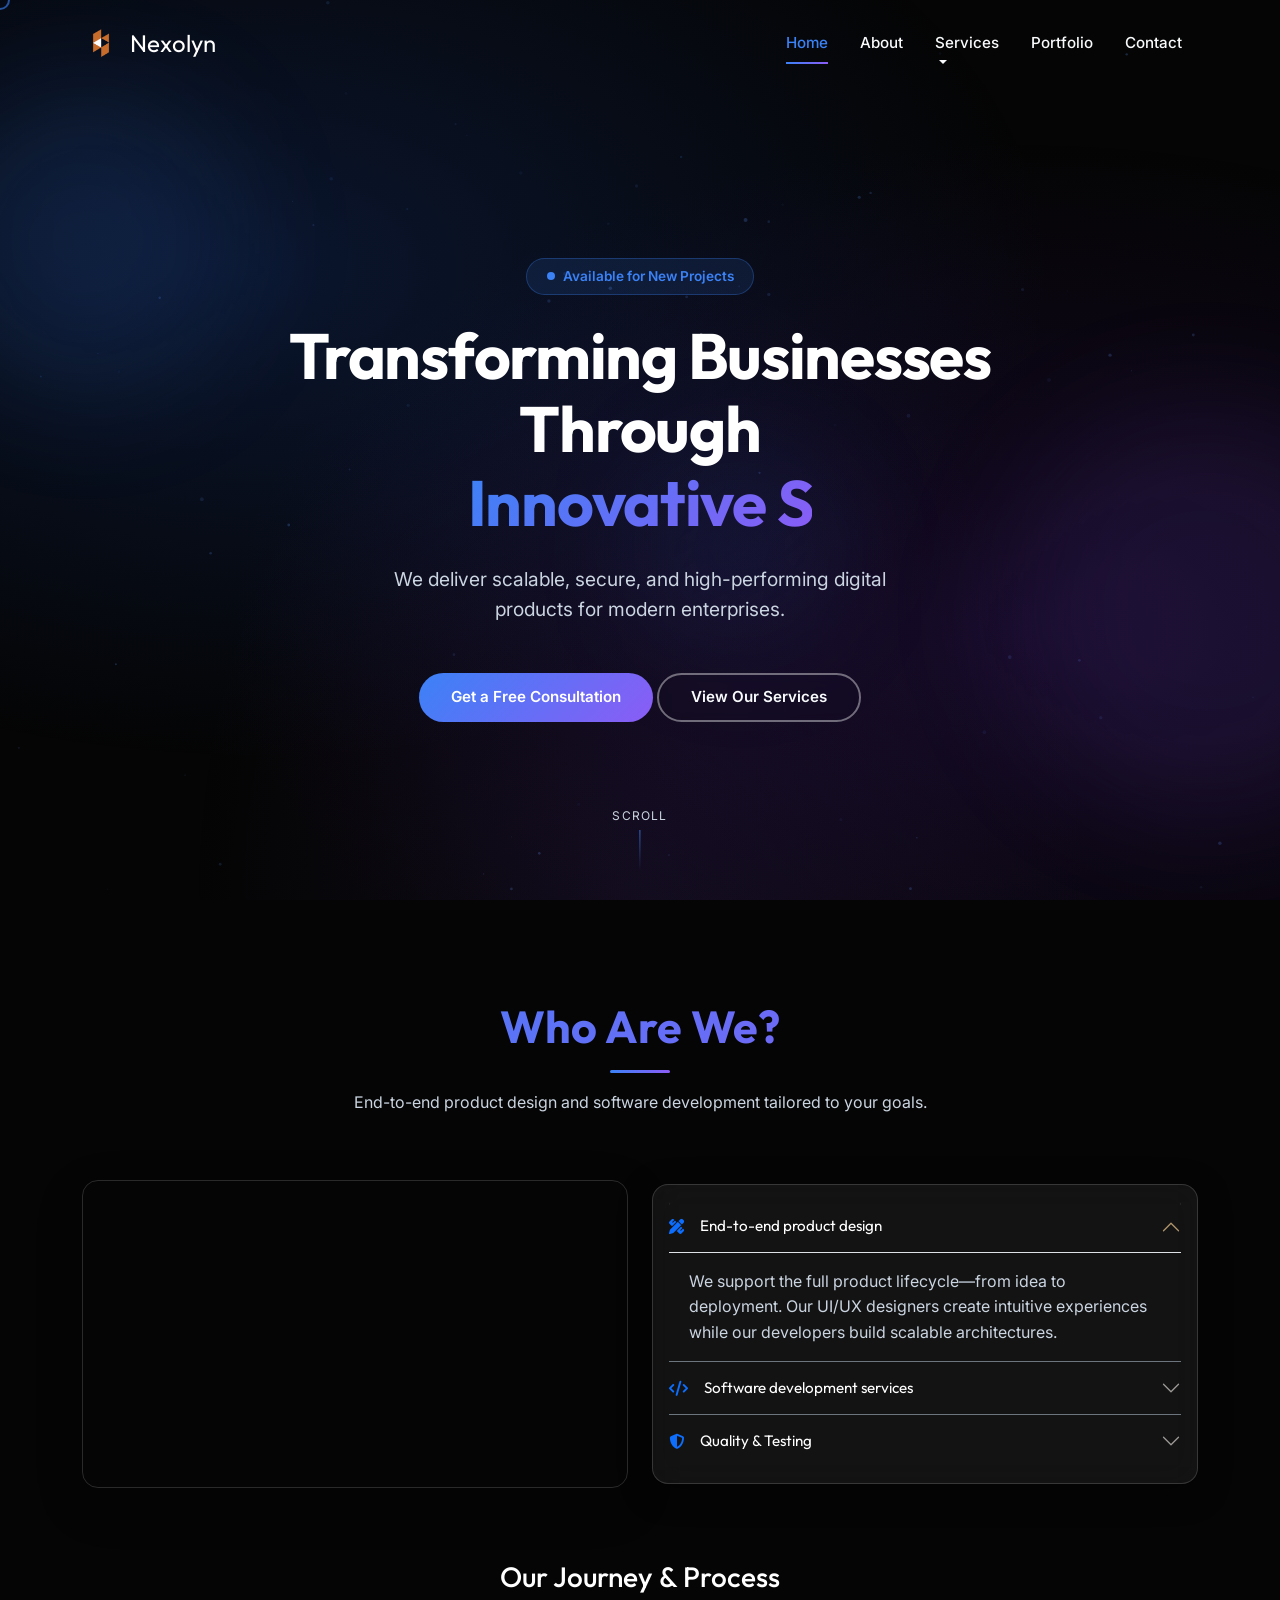
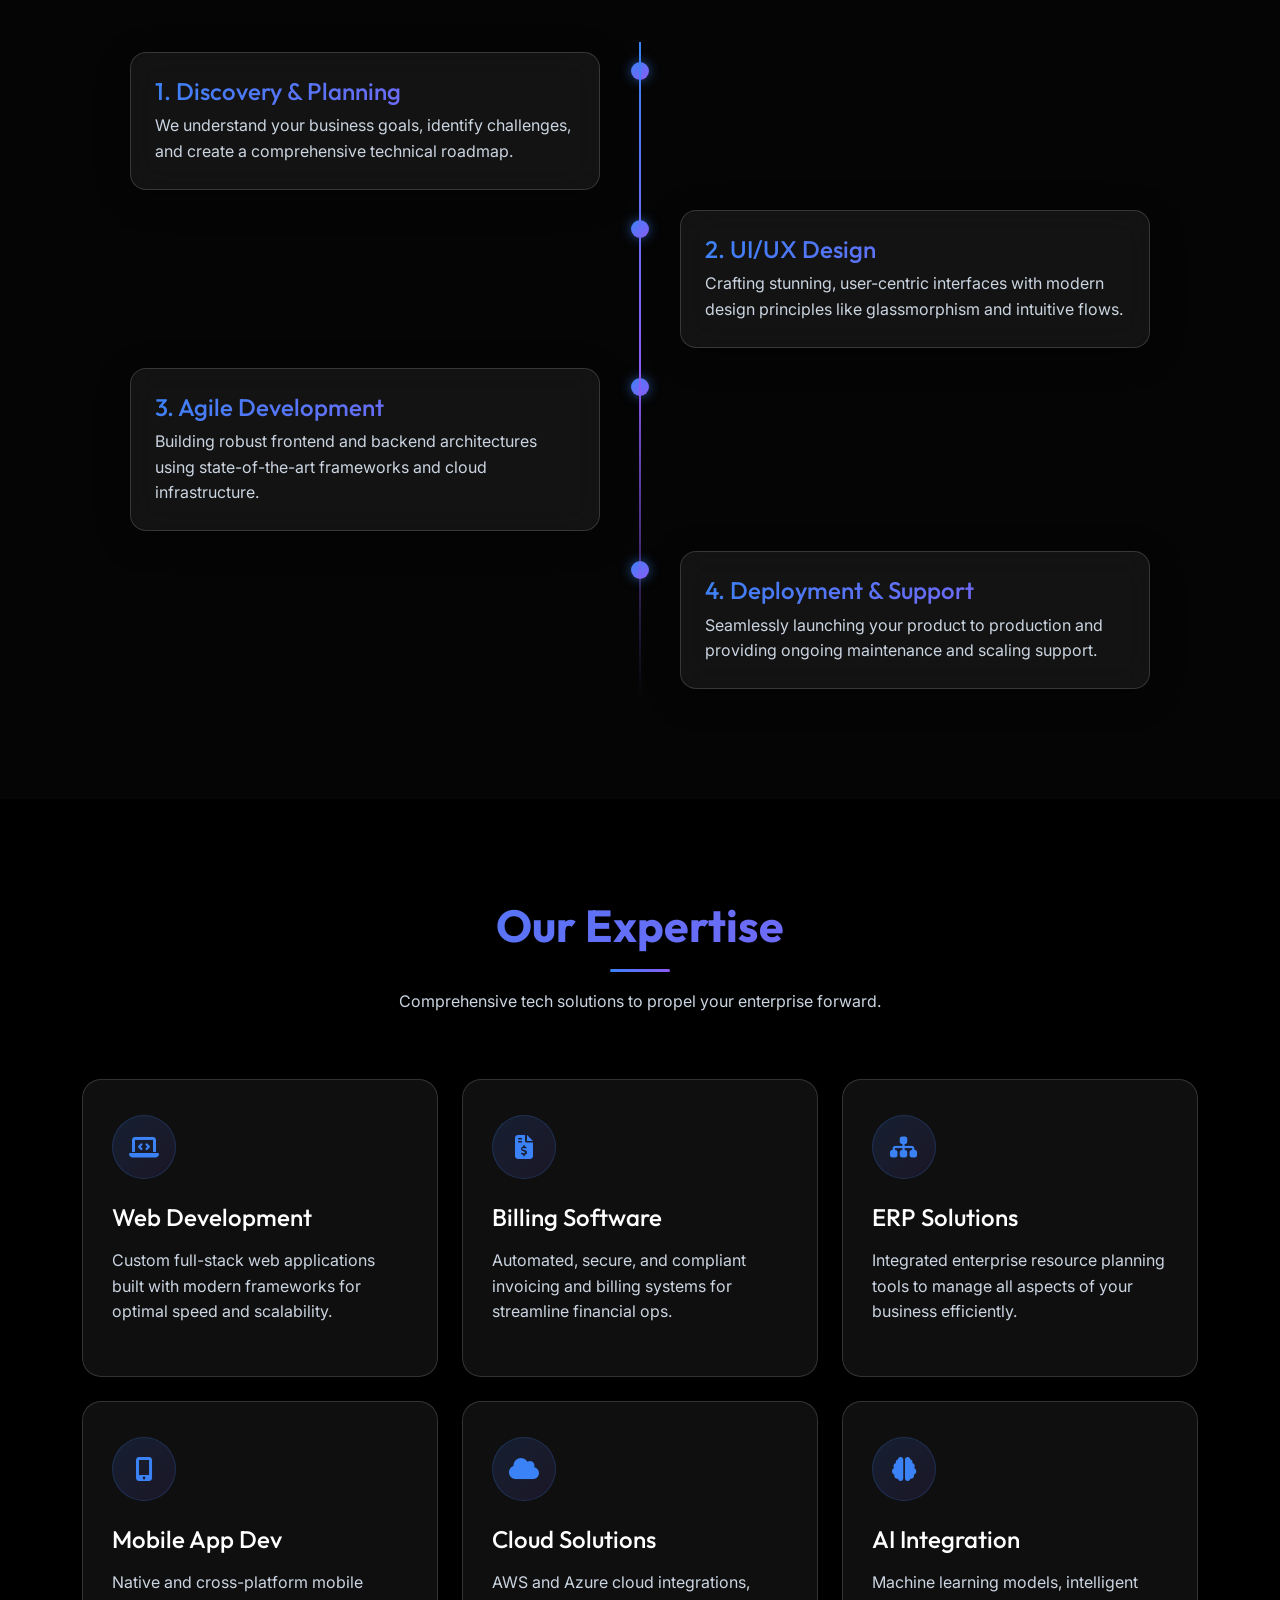
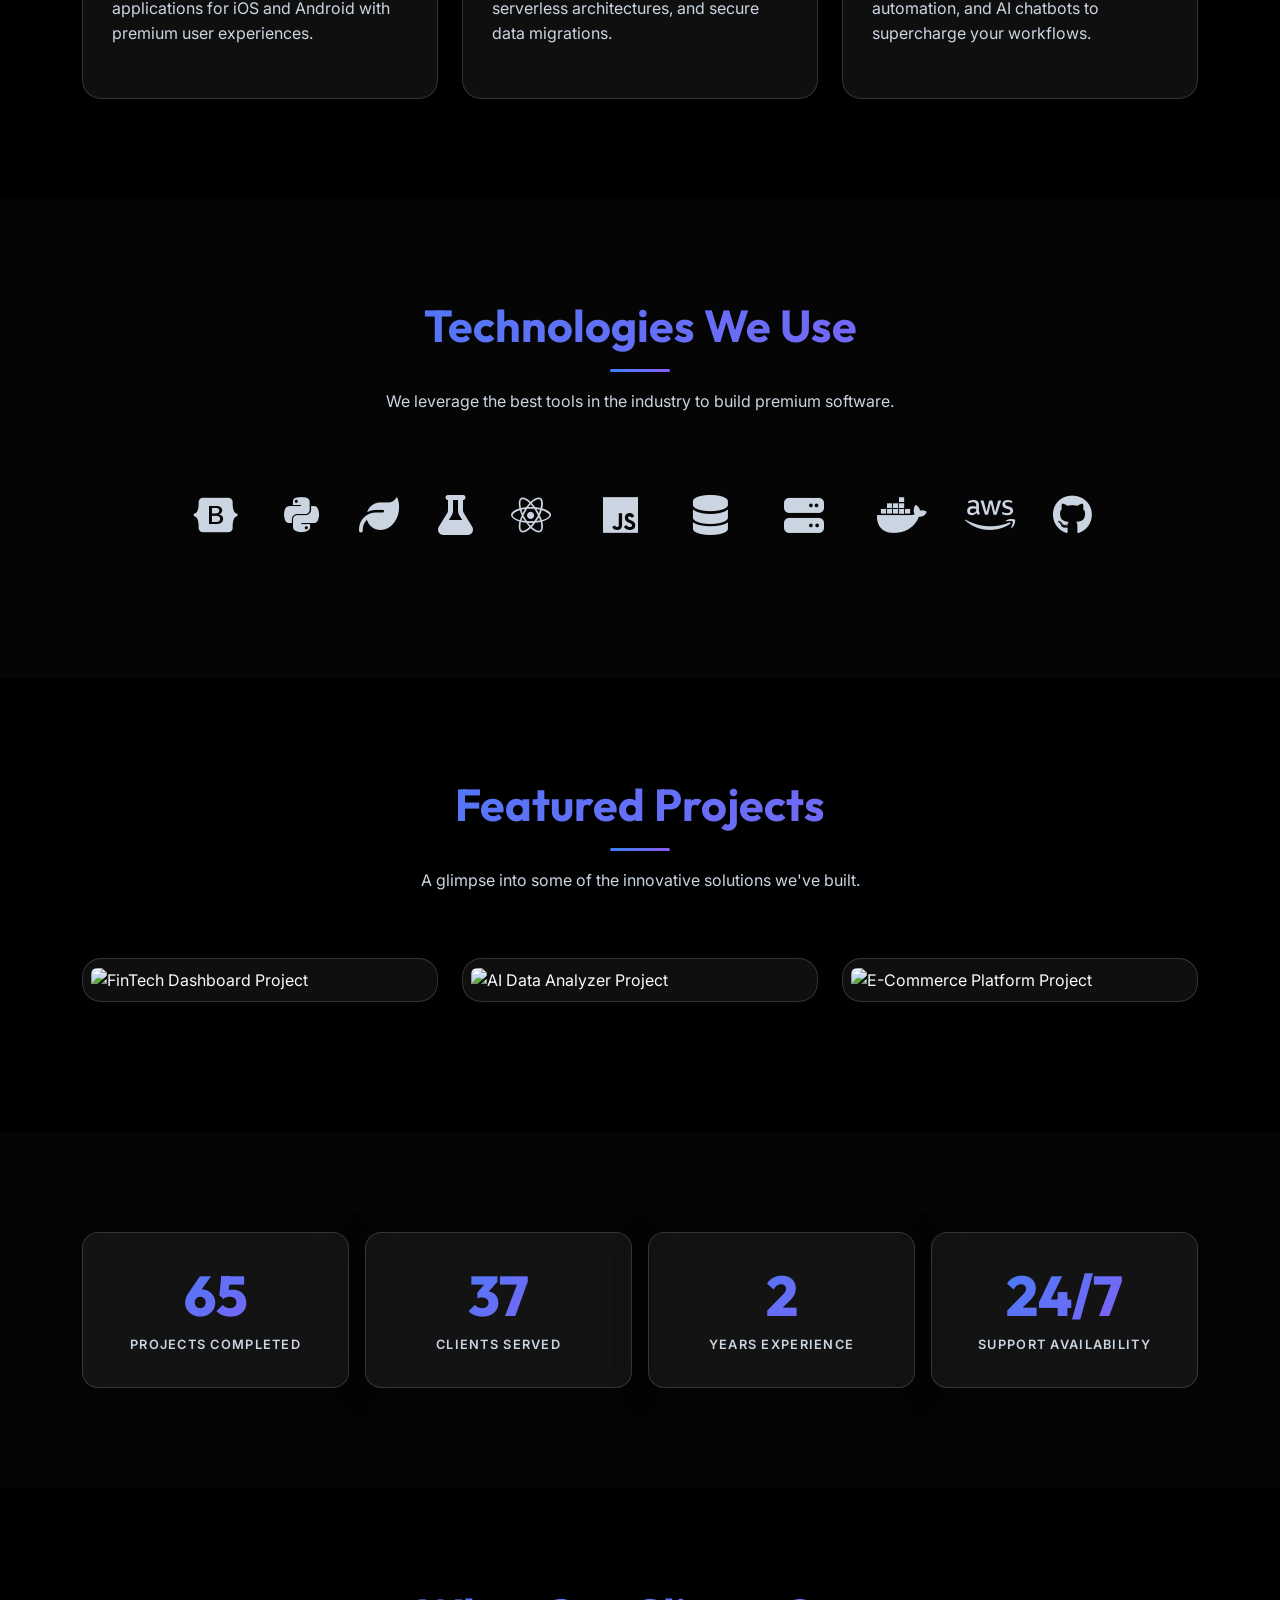
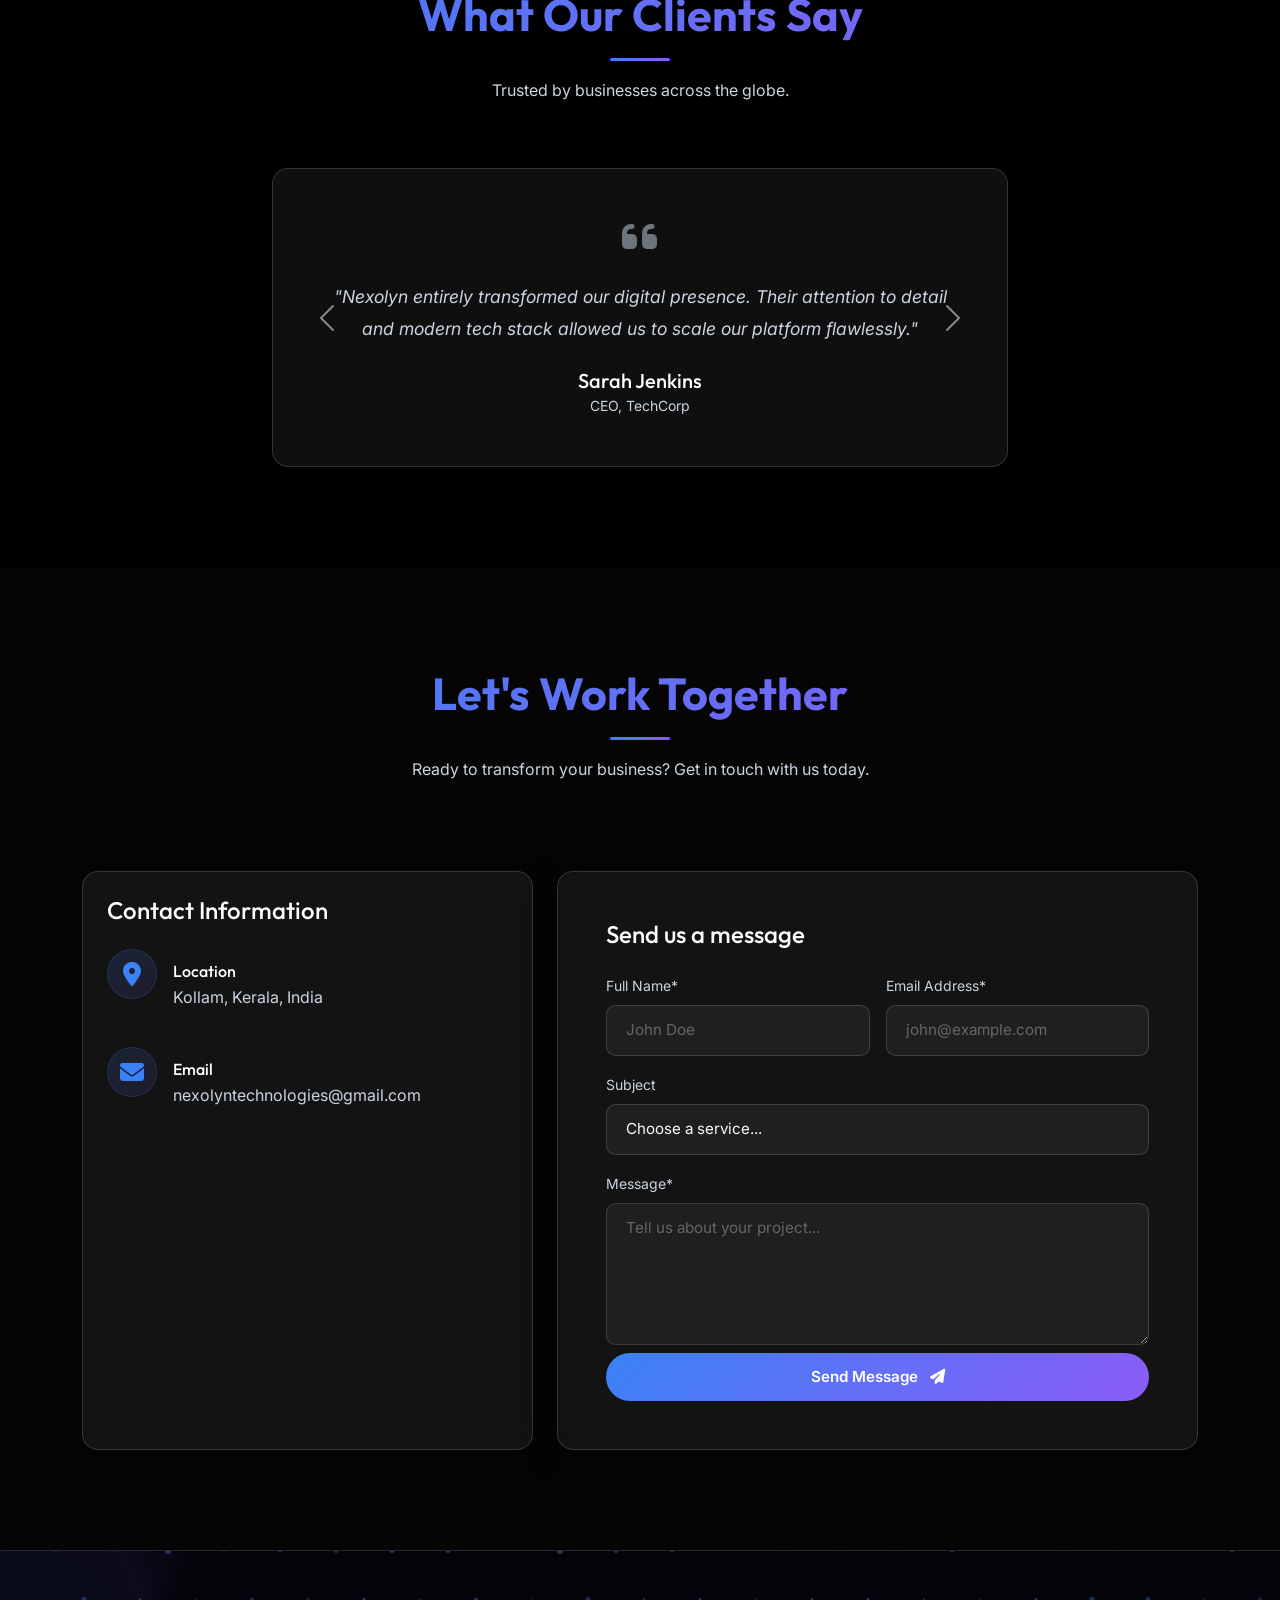
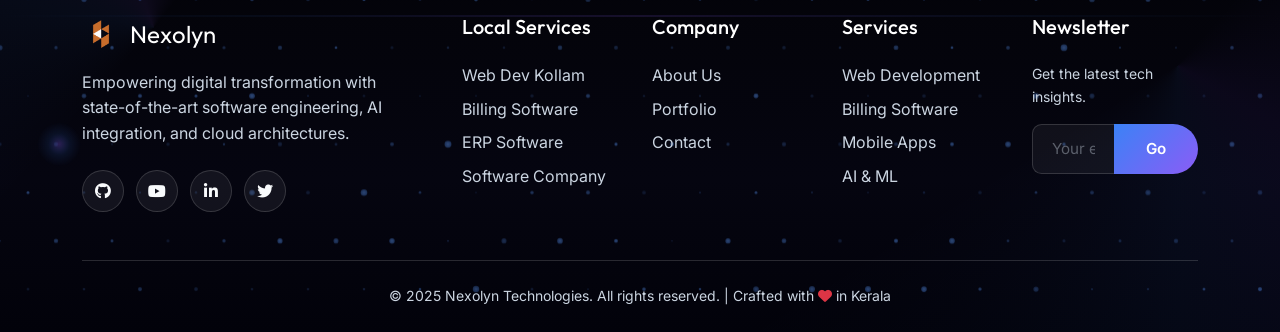
==== commit 1e44f8e9: "Updated website design and styles" ====
--- a/index.html
+++ b/index.html
@@ -599,10 +599,6 @@
         </div>
     </footer>
 
-    <!-- WhatsApp Float -->
-    <a href="https://wa.me/919876543210" class="whatsapp-float" target="_blank" rel="noopener" aria-label="Chat on WhatsApp">
-        <i class="fab fa-whatsapp"></i>
-    </a>
 
     <!-- Scroll to Top -->
     <button class="scroll-top-btn" id="scrollTopBtn" aria-label="Scroll to top">
--- a/style.css
+++ b/style.css
@@ -914,49 +914,6 @@
   color: white;
   transform: translateY(-4px) scale(1.1);
   box-shadow: 0 8px 20px rgba(59, 130, 246, 0.4);
-}
-
-/* =============================================
-   WHATSAPP FLOAT
-============================================= */
-.whatsapp-float {
-  position: fixed;
-  bottom: 28px;
-  right: 28px;
-  background: linear-gradient(135deg, #25d366, #128c7e);
-  color: white;
-  width: 58px;
-  height: 58px;
-  border-radius: 50%;
-  display: flex;
-  justify-content: center;
-  align-items: center;
-  font-size: 28px;
-  box-shadow: 0 6px 20px rgba(37, 211, 102, 0.4);
-  z-index: 1000;
-  transition: all 0.3s ease;
-  text-decoration: none;
-}
-
-.whatsapp-float::before {
-  content: '';
-  position: absolute;
-  width: 100%;
-  height: 100%;
-  border-radius: 50%;
-  background: rgba(37, 211, 102, 0.3);
-  animation: ripple 2s ease-out infinite;
-}
-
-@keyframes ripple {
-  0% { transform: scale(1); opacity: 0.6; }
-  100% { transform: scale(1.8); opacity: 0; }
-}
-
-.whatsapp-float:hover {
-  transform: scale(1.12) translateY(-4px);
-  color: white;
-  box-shadow: 0 12px 30px rgba(37, 211, 102, 0.5);
 }
 
 /* =============================================
@@ -1179,14 +1136,6 @@
     padding-top: 3rem;
   }
 
-  /* Whatsapp + scroll btn */
-  .whatsapp-float {
-    bottom: 20px;
-    right: 20px;
-    width: 52px;
-    height: 52px;
-    font-size: 24px;
-  }
 
   .scroll-top-btn {
     bottom: 20px;
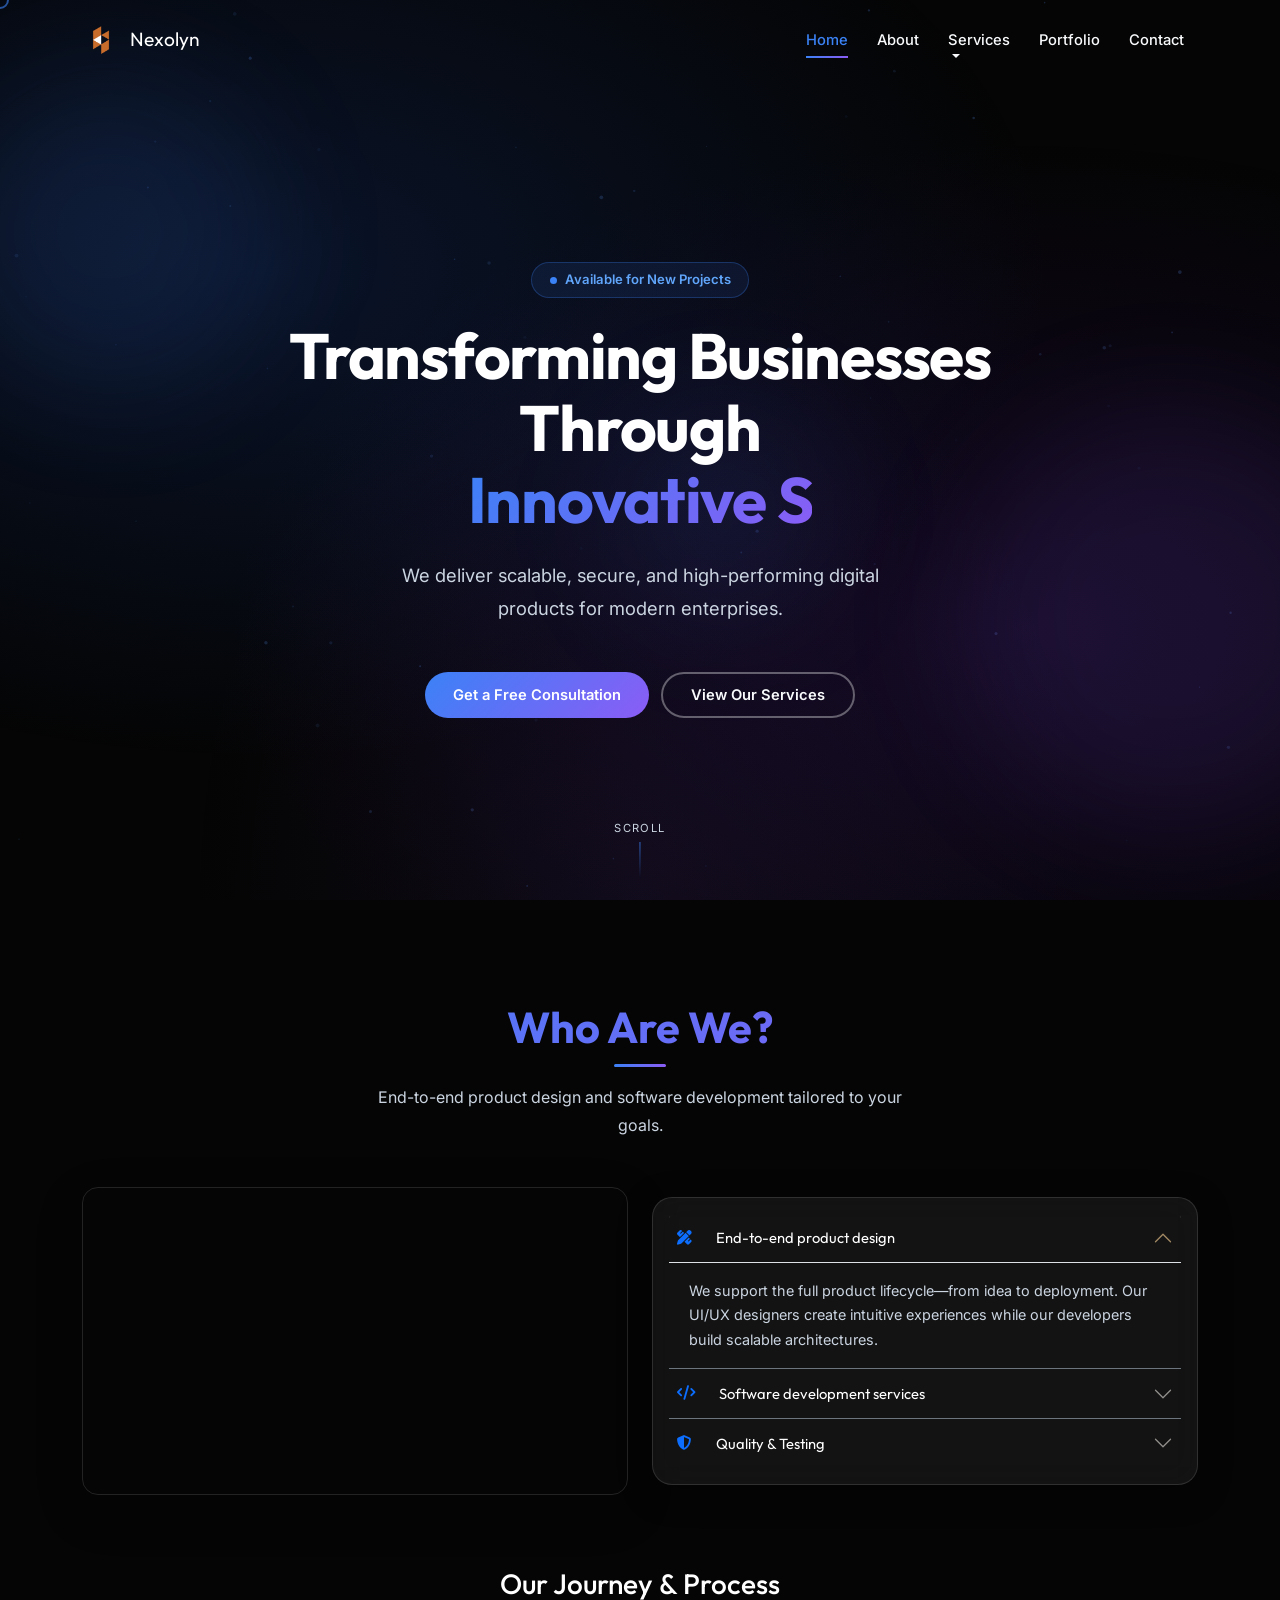
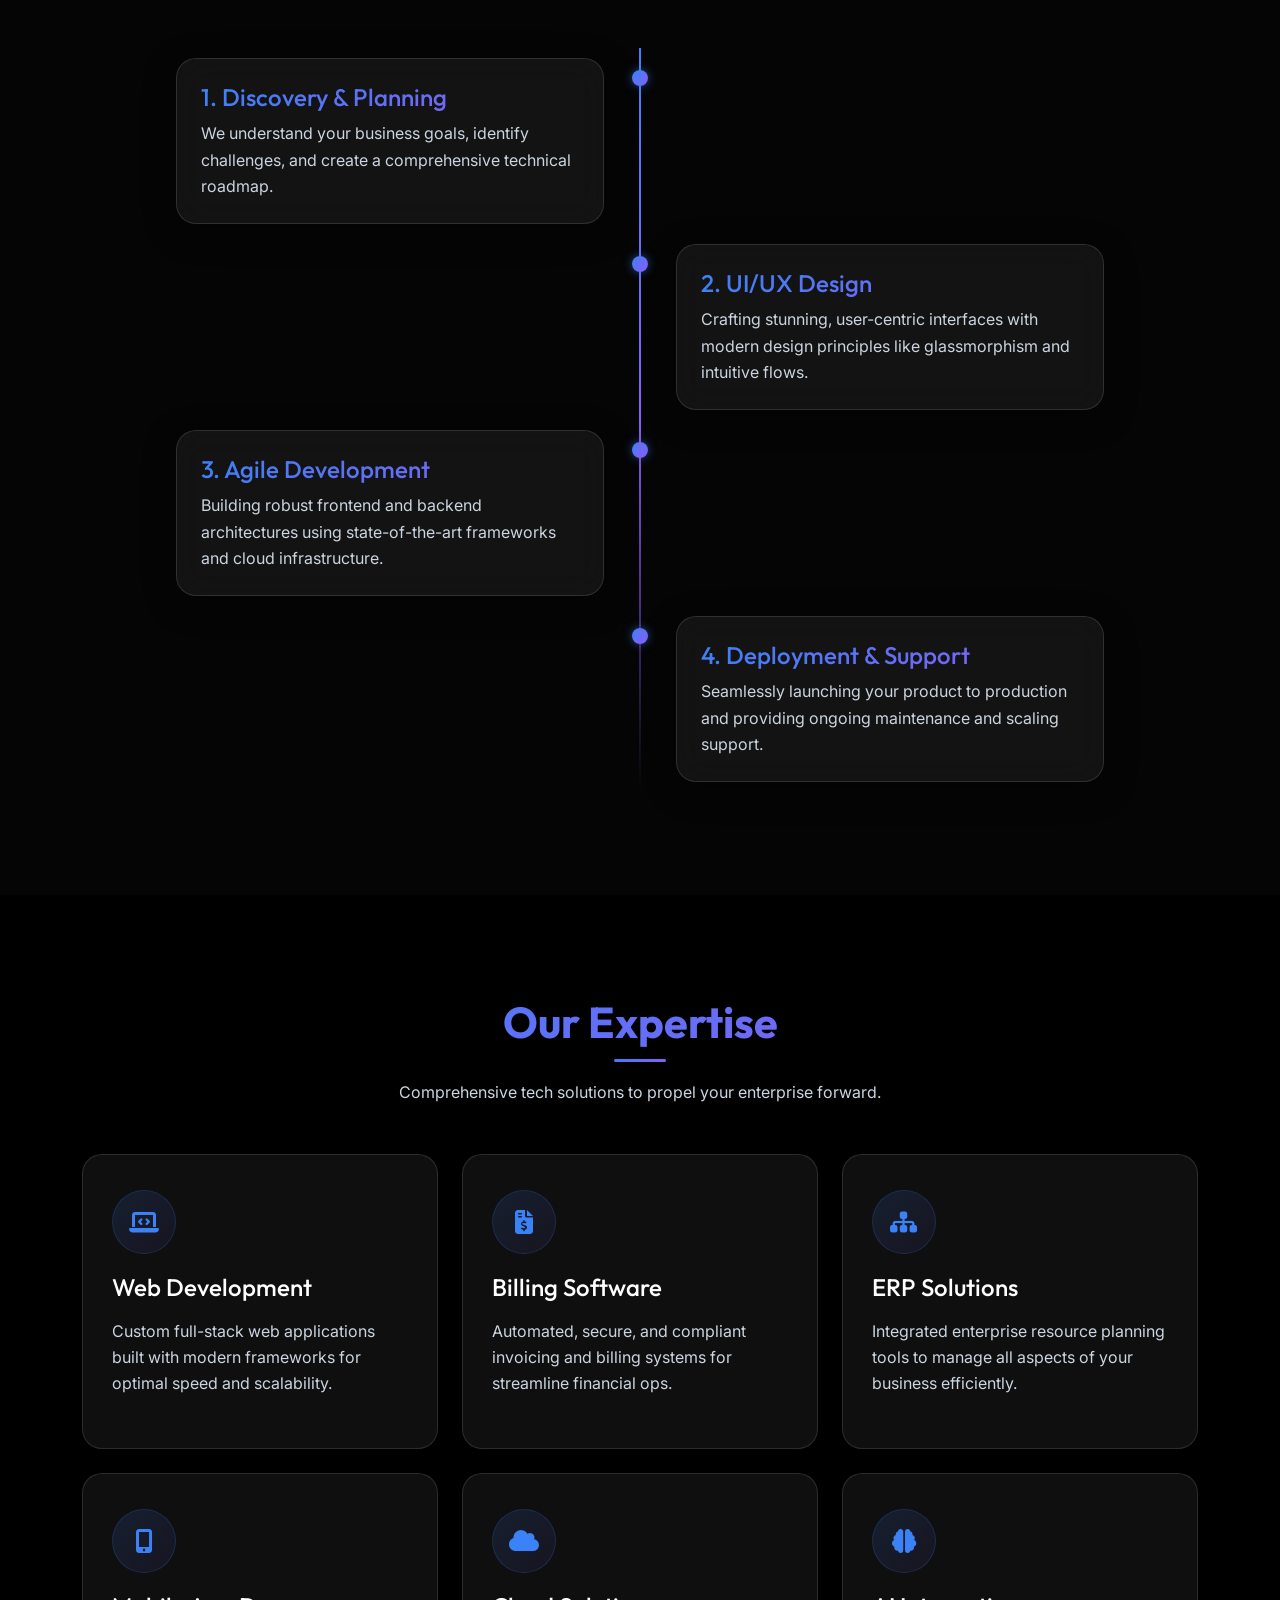
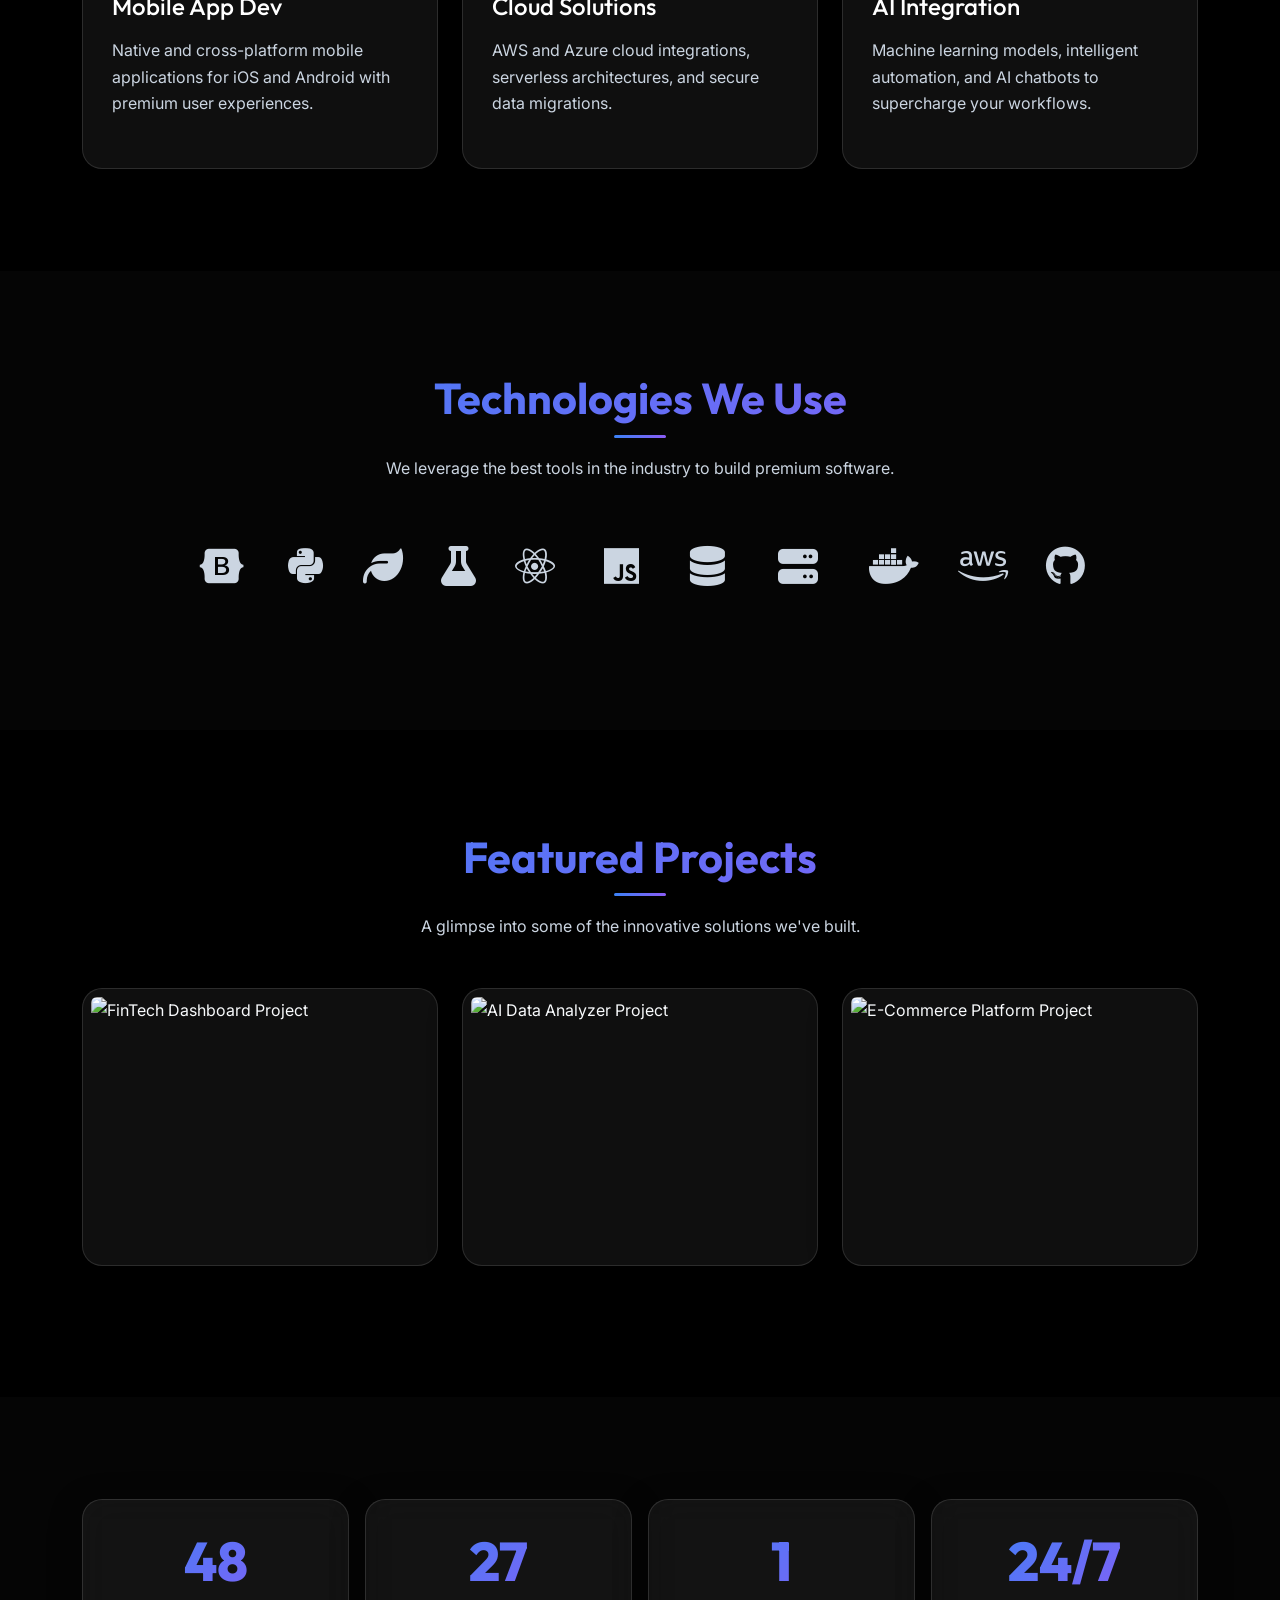
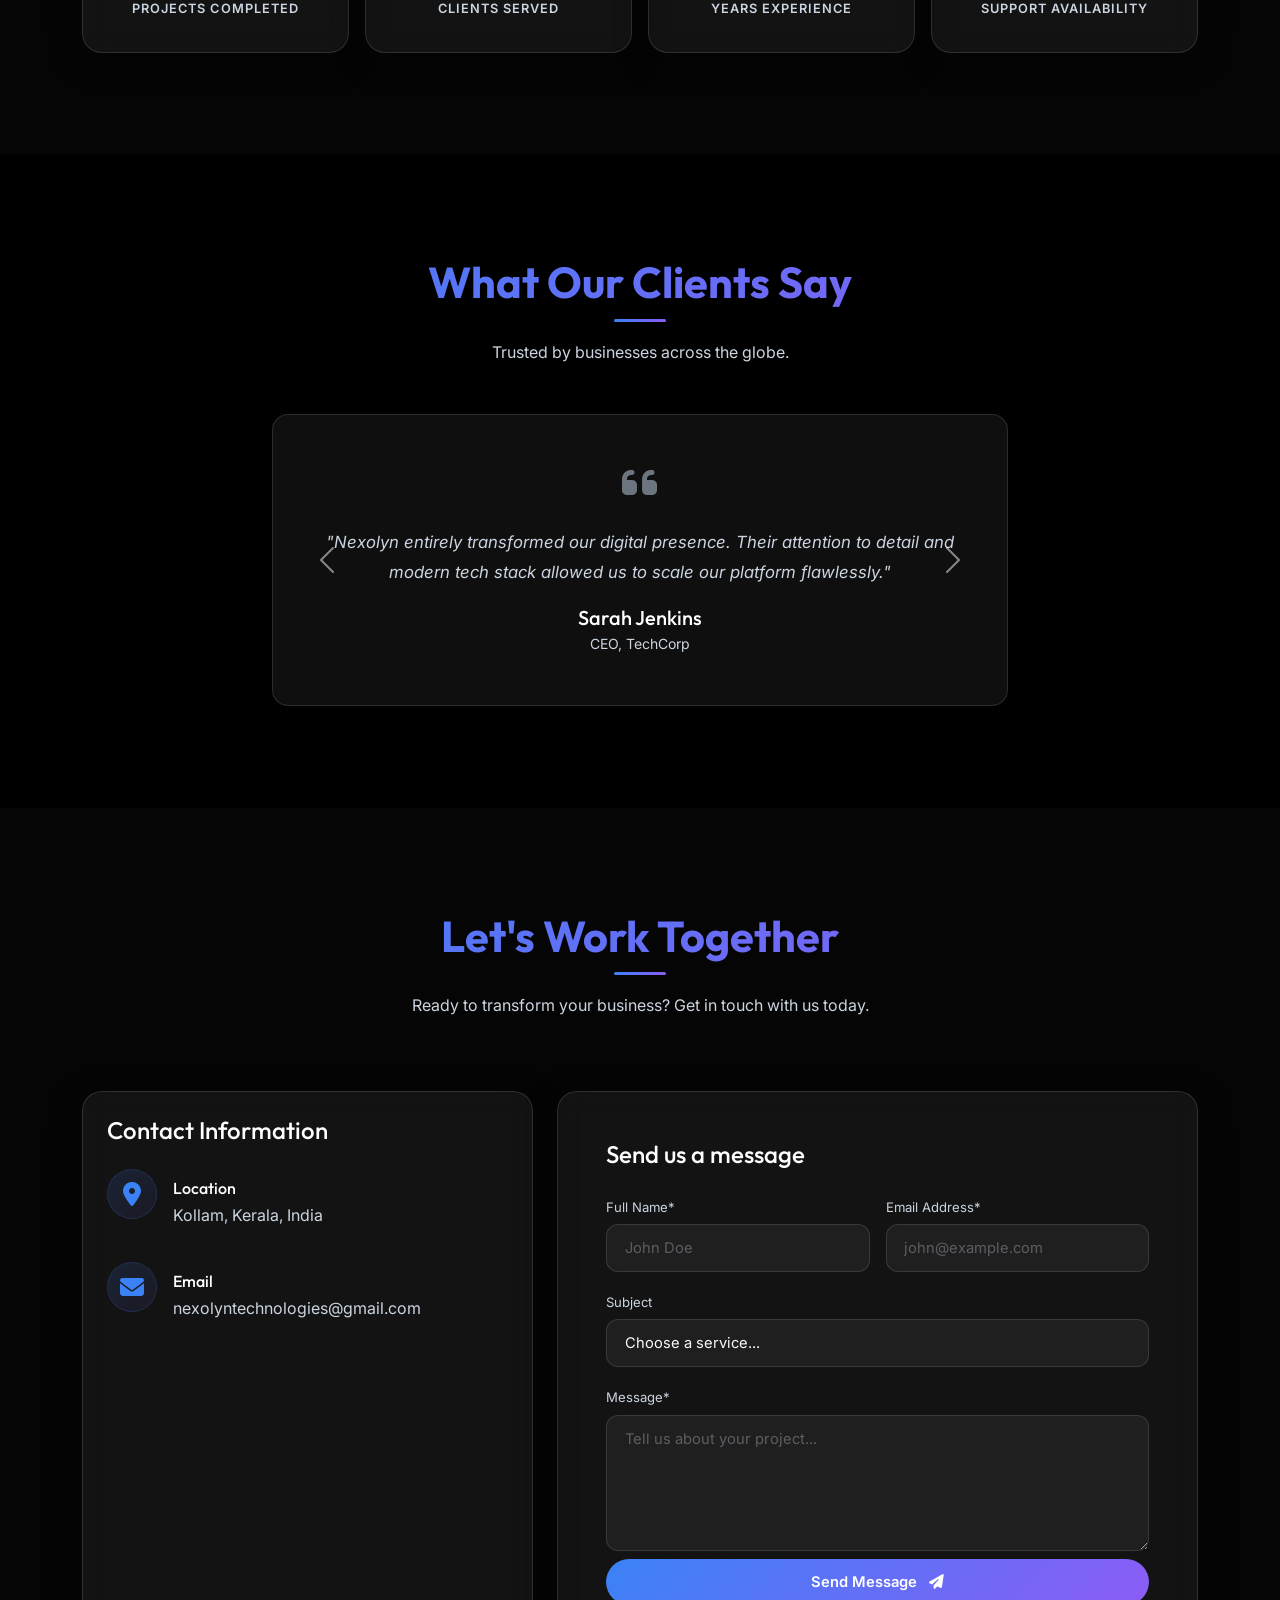
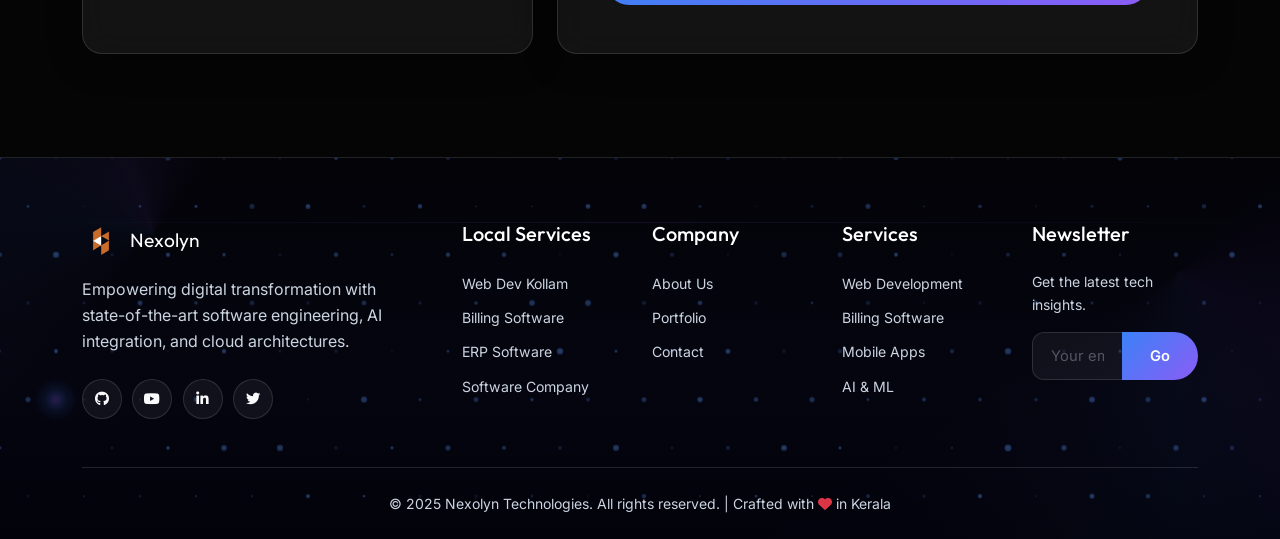
==== commit eb9bd4fc: "Updated website design and styles" ====
--- a/index.html
+++ b/index.html
@@ -3,26 +3,51 @@
 <head>
     <meta charset="UTF-8">
     <meta name="viewport" content="width=device-width, initial-scale=1.0, viewport-fit=cover">
+
+    <!-- Performance: DNS prefetch & preconnect -->
+    <link rel="preconnect" href="https://fonts.googleapis.com">
+    <link rel="preconnect" href="https://fonts.gstatic.com" crossorigin>
+    <link rel="preconnect" href="https://cdn.jsdelivr.net">
+    <link rel="preconnect" href="https://cdnjs.cloudflare.com">
+    <link rel="dns-prefetch" href="https://unpkg.com">
+
     <title>Nexolyn Technologies | Top Software Company in Kollam</title>
+
+    <!-- SEO meta -->
     <meta name="description" content="Nexolyn Technologies is a leading Software Company in Kollam offering Web Development, GST Billing Software, and Custom ERP Solutions in Kerala.">
-    <meta property="og:title" content="Nexolyn Technologies | Software Company Kollam">
+    <meta name="robots" content="index, follow">
+    <meta name="theme-color" content="#050505">
+    <meta name="color-scheme" content="dark">
+
+    <!-- Open Graph -->
+    <meta property="og:title"       content="Nexolyn Technologies | Software Company Kollam">
     <meta property="og:description" content="Top Web Development and Billing Software Company in Kollam, Kerala.">
-    <meta property="og:url" content="https://www.nexolyn.work/index.html">
-    <meta property="og:type" content="website">
-    
-    <link rel="icon" type="image/png" href="favicon.png" />
-    
-    <!-- Bootstrap 5 CSS -->
+    <meta property="og:url"         content="https://www.nexolyn.work/">
+    <meta property="og:type"        content="website">
+    <meta property="og:image"       content="https://www.nexolyn.work/logo.png">
+    <meta property="og:site_name"   content="Nexolyn Technologies">
+
+    <!-- Twitter Card -->
+    <meta name="twitter:card"        content="summary_large_image">
+    <meta name="twitter:title"       content="Nexolyn Technologies | Software Company Kollam">
+    <meta name="twitter:description" content="Top Web Development and Billing Software Company in Kollam, Kerala.">
+    <meta name="twitter:image"       content="https://www.nexolyn.work/logo.png">
+
+    <!-- Favicon -->
+    <link rel="icon" type="image/png" href="favicon.png">
+
+    <!-- Bootstrap 5 CSS — critical layout -->
     <link href="https://cdn.jsdelivr.net/npm/bootstrap@5.3.0/dist/css/bootstrap.min.css" rel="stylesheet">
-    
-    <!-- AOS Animation CSS -->
-    <link href="https://unpkg.com/aos@2.3.1/dist/aos.css" rel="stylesheet">
-    
-    <!-- FontAwesome -->
-    <link rel="stylesheet" href="https://cdnjs.cloudflare.com/ajax/libs/font-awesome/6.4.0/css/all.min.css">
-    
-    <!-- Custom CSS -->
+
+    <!-- Custom CSS — loaded before animations so layout paints first -->
     <link rel="stylesheet" href="style.css">
+
+    <!-- Non-critical CSS loaded asynchronously -->
+    <link rel="preload" href="https://unpkg.com/aos@2.3.1/dist/aos.css" as="style" onload="this.onload=null;this.rel='stylesheet'">
+    <noscript><link rel="stylesheet" href="https://unpkg.com/aos@2.3.1/dist/aos.css"></noscript>
+
+    <link rel="preload" href="https://cdnjs.cloudflare.com/ajax/libs/font-awesome/6.4.0/css/all.min.css" as="style" onload="this.onload=null;this.rel='stylesheet'">
+    <noscript><link rel="stylesheet" href="https://cdnjs.cloudflare.com/ajax/libs/font-awesome/6.4.0/css/all.min.css"></noscript>
 
     <meta name="google-site-verification" content="TQRXjh7_Ilv9WfuYm_B9wXiYpzkcpJkODCTzI_8VIcE" />
     
--- a/style.css
+++ b/style.css
@@ -1,33 +1,47 @@
+/* =============================================
+   GOOGLE FONTS — Preconnect for performance
+============================================= */
 @import url('https://fonts.googleapis.com/css2?family=Inter:wght@300;400;500;600;700;800&family=Outfit:wght@300;400;500;600;700;800&display=swap');
 
 /* =============================================
-   ROOT VARIABLES & RESET
+   ROOT VARIABLES
 ============================================= */
 :root {
-  --primary: #5b21b6;
-  --secondary: #2563eb;
-  --accent: #d06416;
-  --bg-dark: #050505;
-  --bg-card: rgba(255, 255, 255, 0.06);
-  --text-main: #f8fafc;
-  --text-muted: #cbd5e1;
-  --glass-border: rgba(255, 255, 255, 0.15);
-  --glow-blue: rgba(59, 130, 246, 0.4);
-  --glow-purple: rgba(139, 92, 246, 0.4);
-}
-
+  --primary:      #5b21b6;
+  --secondary:    #2563eb;
+  --accent:       #d06416;
+  --bg-dark:      #050505;
+  --bg-card:      rgba(255,255,255,0.06);
+  --text-main:    #f8fafc;
+  --text-muted:   #cbd5e1;
+  --glass-border: rgba(255,255,255,0.12);
+  --glow-blue:    rgba(59,130,246,0.4);
+  --glow-purple:  rgba(139,92,246,0.4);
+  --radius-lg:    1.25rem;
+  --radius-md:    0.75rem;
+  --transition:   all 0.3s cubic-bezier(0.4,0,0.2,1);
+
+  /* Fluid spacing scale */
+  --space-xs:  clamp(0.5rem, 2vw, 0.75rem);
+  --space-sm:  clamp(0.75rem, 3vw, 1rem);
+  --space-md:  clamp(1rem, 4vw, 1.5rem);
+  --space-lg:  clamp(2rem, 6vw, 4rem);
+  --space-xl:  clamp(3.5rem, 8vw, 6.5rem);
+}
+
+/* =============================================
+   RESET & BASE
+============================================= */
 *, *::before, *::after {
   box-sizing: border-box;
   margin: 0;
   padding: 0;
 }
 
-.text-muted {
-  color: var(--text-muted) !important;
-}
-
 html {
   scroll-behavior: smooth;
+  -webkit-text-size-adjust: 100%;
+  text-size-adjust: 100%;
 }
 
 body {
@@ -35,25 +49,36 @@
   color: var(--text-main);
   font-family: 'Inter', sans-serif;
   overflow-x: hidden;
-  line-height: 1.6;
-}
+  line-height: 1.65;
+  -webkit-font-smoothing: antialiased;
+  -moz-osx-font-smoothing: grayscale;
+}
+
+img, video, iframe, canvas {
+  max-width: 100%;
+  display: block;
+}
+
+a { text-decoration: none; }
 
 h1, h2, h3, h4, h5, h6, .brand-name {
   font-family: 'Outfit', sans-serif;
-}
+  line-height: 1.2;
+}
+
+.text-muted { color: var(--text-muted) !important; }
 
 /* =============================================
    PARTICLE CANVAS
 ============================================= */
 #particle-canvas {
   position: fixed;
-  top: 0;
-  left: 0;
+  inset: 0;
   width: 100%;
   height: 100%;
   pointer-events: none;
   z-index: 0;
-  opacity: 0.4;
+  opacity: 0.35;
 }
 
 /* =============================================
@@ -74,107 +99,177 @@
   backdrop-filter: blur(16px);
   -webkit-backdrop-filter: blur(16px);
   border: 1px solid var(--glass-border);
-  box-shadow: 0 8px 32px 0 rgba(0, 0, 0, 0.37);
-  border-radius: 1rem;
-}
-
-/* =============================================
-   CUSTOM CURSOR GLOW
+  box-shadow: 0 8px 32px rgba(0,0,0,0.35);
+  border-radius: var(--radius-lg);
+}
+
+/* =============================================
+   CUSTOM CURSOR — desktop only
 ============================================= */
 .cursor-glow {
-  width: 20px;
-  height: 20px;
-  border: 2px solid rgba(59, 130, 246, 0.6);
+  width: 18px;
+  height: 18px;
+  border: 2px solid rgba(59,130,246,0.6);
   border-radius: 50%;
   position: fixed;
   pointer-events: none;
   z-index: 9999;
-  transition: transform 0.2s ease, opacity 0.3s ease;
-  transform: translate(-50%, -50%);
+  transform: translate(-50%,-50%);
+  transition: transform 0.15s ease;
+}
+
+@media (pointer: coarse) { .cursor-glow { display: none !important; } }
+
+/* =============================================
+   PAGE LOADER
+============================================= */
+.page-loader {
+  position: fixed;
+  inset: 0;
+  background: var(--bg-dark);
+  z-index: 99999;
+  display: flex;
+  align-items: center;
+  justify-content: center;
+  flex-direction: column;
+  gap: 1.2rem;
+  transition: opacity 0.5s ease, visibility 0.5s ease;
+}
+
+.page-loader.hidden {
+  opacity: 0;
+  visibility: hidden;
+  pointer-events: none;
+}
+
+.loader-ring {
+  width: 52px;
+  height: 52px;
+  border: 3px solid rgba(59,130,246,0.15);
+  border-top-color: #3b82f6;
+  border-radius: 50%;
+  animation: spin 0.75s linear infinite;
+}
+
+@keyframes spin { to { transform: rotate(360deg); } }
+
+.loader-text {
+  font-family: 'Outfit', sans-serif;
+  font-weight: 600;
+  color: var(--text-muted);
+  font-size: 0.8rem;
+  letter-spacing: 0.12em;
+  text-transform: uppercase;
 }
 
 /* =============================================
    NAVBAR
 ============================================= */
 .navbar {
-  transition: all 0.4s cubic-bezier(0.4, 0, 0.2, 1);
-  padding: 1.2rem 0;
-  background-color: transparent !important;
+  transition: var(--transition);
+  padding: 1rem 0;
+  background: transparent !important;
   z-index: 1000;
 }
 
 .navbar.scrolled {
-  background: rgba(5, 5, 5, 0.88) !important;
+  background: rgba(5,5,5,0.9) !important;
   backdrop-filter: blur(20px);
   -webkit-backdrop-filter: blur(20px);
-  padding: 0.6rem 0;
+  padding: 0.5rem 0;
   border-bottom: 1px solid var(--glass-border);
-  box-shadow: 0 4px 40px rgba(0, 0, 0, 0.6);
-}
-
+  box-shadow: 0 4px 30px rgba(0,0,0,0.5);
+}
+
+/* Brand */
+.navbar-brand img { height: 36px; }
+.brand-name { font-size: 1.2rem !important; }
+
+/* Nav links */
 .nav-link {
   color: var(--text-main) !important;
   font-weight: 500;
   position: relative;
-  transition: color 0.3s ease;
-  padding: 0.5rem 1rem !important;
-  font-size: 0.95rem;
+  transition: color 0.25s ease;
+  padding: 0.5rem 0.9rem !important;
+  font-size: 0.92rem;
+  white-space: nowrap;
 }
 
 .nav-link::after {
   content: '';
   position: absolute;
+  bottom: 2px;
+  left: 0.9rem;
   width: 0;
   height: 2px;
-  bottom: 0;
-  left: 1rem;
   background: linear-gradient(90deg, #3b82f6, #8b5cf6);
   transition: width 0.3s ease;
 }
 
-.nav-link:hover::after, .nav-link.active::after {
-  width: calc(100% - 2rem);
-}
-
-.nav-link:hover, .nav-link.active {
-  color: #3b82f6 !important;
-}
+.nav-link:hover::after,
+.nav-link.active::after { width: calc(100% - 1.8rem); }
+
+.nav-link:hover,
+.nav-link.active { color: #3b82f6 !important; }
 
 .navbar-toggler {
-  border-color: var(--glass-border);
-  padding: 0.4rem 0.7rem;
-}
-
-.navbar-toggler:focus {
-  box-shadow: none;
-}
-
-/* Mobile nav dropdown */
-@media screen and (max-width: 991px) {
+  border: 1px solid var(--glass-border);
+  padding: 0.4rem 0.65rem;
+  border-radius: 0.5rem;
+}
+
+.navbar-toggler:focus { box-shadow: none; }
+
+/* Mobile nav panel */
+@media (max-width: 991.98px) {
   .navbar-collapse {
-    background: rgba(5, 5, 5, 0.97);
+    background: rgba(5,5,5,0.97);
     backdrop-filter: blur(20px);
     -webkit-backdrop-filter: blur(20px);
-    padding: 1.2rem 1rem;
-    border-radius: 1rem;
+    padding: 0.75rem;
+    border-radius: 0.75rem;
     border: 1px solid var(--glass-border);
-    margin-top: 0.8rem;
-    animation: slideDown 0.3s ease;
+    margin-top: 0.5rem;
+    animation: navSlide 0.25s ease;
   }
 
-  @keyframes slideDown {
-    from { opacity: 0; transform: translateY(-10px); }
-    to { opacity: 1; transform: translateY(0); }
+  @keyframes navSlide {
+    from { opacity: 0; transform: translateY(-8px); }
+    to   { opacity: 1; transform: translateY(0); }
   }
 
   .nav-link {
-    padding: 0.7rem 1rem !important;
-    border-bottom: 1px solid rgba(255,255,255,0.05);
+    padding: 0.75rem 1rem !important;
+    border-bottom: 1px solid rgba(255,255,255,0.04);
+    border-radius: 0.4rem;
   }
 
-  .nav-link:last-child {
-    border-bottom: none;
-  }
+  .nav-link:last-child { border-bottom: none; }
+}
+
+/* Dropdown */
+.dropdown-menu {
+  background: rgba(8,8,12,0.98);
+  backdrop-filter: blur(20px);
+  -webkit-backdrop-filter: blur(20px);
+  border: 1px solid var(--glass-border);
+  border-radius: 0.75rem;
+  padding: 0.4rem;
+  box-shadow: 0 20px 60px rgba(0,0,0,0.5);
+}
+
+.dropdown-item {
+  color: var(--text-muted);
+  border-radius: 0.4rem;
+  padding: 0.55rem 0.9rem;
+  transition: var(--transition);
+  font-size: 0.88rem;
+}
+
+.dropdown-item:hover {
+  background: rgba(59,130,246,0.1);
+  color: #3b82f6;
 }
 
 /* =============================================
@@ -191,138 +286,128 @@
   z-index: 1;
 }
 
+/* Gradient BG */
 .hero-bg {
   position: absolute;
-  top: 0;
-  left: 0;
-  width: 100%;
-  height: 100%;
-  background: radial-gradient(ellipse at 20% 30%, rgba(37, 99, 235, 0.18) 0%, transparent 55%),
-              radial-gradient(ellipse at 80% 70%, rgba(91, 33, 182, 0.18) 0%, transparent 55%),
-              radial-gradient(ellipse at 50% 100%, rgba(139, 92, 246, 0.08) 0%, transparent 50%);
+  inset: 0;
+  background:
+    radial-gradient(ellipse at 20% 30%, rgba(37,99,235,0.16) 0%, transparent 55%),
+    radial-gradient(ellipse at 80% 70%, rgba(91,33,182,0.16) 0%, transparent 55%),
+    radial-gradient(ellipse at 50% 100%, rgba(139,92,246,0.07) 0%, transparent 50%);
   z-index: -1;
-  animation: pulseBg 12s infinite alternate;
+  animation: pulseBg 14s ease-in-out infinite alternate;
+  will-change: transform;
 }
 
 @keyframes pulseBg {
-  0% { transform: scale(1) rotate(0deg); opacity: 0.8; }
-  100% { transform: scale(1.12) rotate(2deg); opacity: 1; }
-}
-
-/* Floating orbs */
+  from { transform: scale(1); opacity: 0.8; }
+  to   { transform: scale(1.1); opacity: 1; }
+}
+
+/* Orbs */
 .hero-orb {
   position: absolute;
   border-radius: 50%;
   filter: blur(60px);
-  animation: floatOrb 8s ease-in-out infinite;
   pointer-events: none;
+  will-change: transform;
 }
 
 .hero-orb-1 {
-  width: 300px;
-  height: 300px;
-  background: rgba(59, 130, 246, 0.12);
-  top: 10%;
-  left: -5%;
-  animation-delay: 0s;
+  width: clamp(150px, 30vw, 320px);
+  height: clamp(150px, 30vw, 320px);
+  background: rgba(59,130,246,0.1);
+  top: 8%; left: -4%;
+  animation: floatOrb 9s ease-in-out infinite;
 }
 
 .hero-orb-2 {
-  width: 400px;
-  height: 400px;
-  background: rgba(139, 92, 246, 0.1);
-  bottom: 10%;
-  right: -10%;
-  animation-delay: 3s;
+  width: clamp(180px, 35vw, 420px);
+  height: clamp(180px, 35vw, 420px);
+  background: rgba(139,92,246,0.09);
+  bottom: 8%; right: -8%;
+  animation: floatOrb 12s ease-in-out infinite reverse;
 }
 
 .hero-orb-3 {
-  width: 200px;
-  height: 200px;
-  background: rgba(59, 130, 246, 0.08);
-  top: 50%;
-  left: 50%;
-  animation-delay: 6s;
+  width: clamp(100px, 20vw, 220px);
+  height: clamp(100px, 20vw, 220px);
+  background: rgba(59,130,246,0.07);
+  top: 45%; left: 48%;
+  animation: floatOrb 7s ease-in-out 3s infinite;
 }
 
 @keyframes floatOrb {
-  0%, 100% { transform: translateY(0px) scale(1); }
-  50% { transform: translateY(-30px) scale(1.05); }
+  0%, 100% { transform: translateY(0) scale(1); }
+  50%       { transform: translateY(-24px) scale(1.04); }
 }
 
 .hero-image { display: none; }
 
-/* Hero typography */
+/* Hero content */
 .hero-title {
-  font-size: clamp(2rem, 6vw, 4rem);
+  font-size: clamp(1.9rem, 5.5vw, 4rem);
   font-weight: 800;
-  line-height: 1.15;
+  line-height: 1.12;
   letter-spacing: -0.02em;
 }
 
 .hero-subtitle {
-  font-size: clamp(0.95rem, 2vw, 1.2rem);
+  font-size: clamp(0.9rem, 2.2vw, 1.15rem);
   color: var(--text-muted);
-  max-width: 560px;
+  max-width: 540px;
   margin: 0 auto;
-}
-
-/* Typed cursor */
-.typed-cursor {
-  display: inline-block;
-  width: 3px;
-  height: 1em;
-  background: #3b82f6;
-  margin-left: 4px;
-  vertical-align: middle;
-  animation: blink 1s step-end infinite;
-}
-
-@keyframes blink {
-  0%, 100% { opacity: 1; }
-  50% { opacity: 0; }
-}
-
-/* Hero badge */
+  line-height: 1.75;
+}
+
+/* Badge */
 .hero-badge {
   display: inline-flex;
   align-items: center;
   gap: 0.5rem;
-  background: rgba(59, 130, 246, 0.12);
-  border: 1px solid rgba(59, 130, 246, 0.3);
-  color: #3b82f6;
+  background: rgba(59,130,246,0.1);
+  border: 1px solid rgba(59,130,246,0.28);
+  color: #60a5fa;
   border-radius: 50px;
-  padding: 0.4rem 1.2rem;
-  font-size: 0.85rem;
+  padding: 0.38rem 1.1rem;
+  font-size: 0.82rem;
   font-weight: 600;
-  margin-bottom: 1.5rem;
-  animation: fadeInDown 1s ease;
+  margin-bottom: 1.4rem;
+  animation: fadeInDown 0.9s ease;
 }
 
 .hero-badge .dot {
-  width: 8px;
-  height: 8px;
+  width: 7px;
+  height: 7px;
   background: #3b82f6;
   border-radius: 50%;
-  animation: pulse-dot 2s ease-in-out infinite;
-}
-
-@keyframes pulse-dot {
-  0%, 100% { box-shadow: 0 0 0 0 rgba(59, 130, 246, 0.7); }
-  50% { box-shadow: 0 0 0 6px rgba(59, 130, 246, 0); }
+  flex-shrink: 0;
+  animation: pulseDot 2s ease-in-out infinite;
+}
+
+@keyframes pulseDot {
+  0%, 100% { box-shadow: 0 0 0 0 rgba(59,130,246,0.7); }
+  50%       { box-shadow: 0 0 0 5px rgba(59,130,246,0); }
 }
 
 @keyframes fadeInDown {
-  from { opacity: 0; transform: translateY(-20px); }
-  to { opacity: 1; transform: translateY(0); }
-}
-
-/* =============================================
-   SCROLL INDICATOR
-============================================= */
+  from { opacity: 0; transform: translateY(-16px); }
+  to   { opacity: 1; transform: translateY(0); }
+}
+
+/* CTA buttons row */
+.hero-btns {
+  display: flex;
+  flex-wrap: wrap;
+  gap: 0.8rem;
+  justify-content: center;
+  align-items: center;
+}
+
+/* Scroll indicator */
 .scroll-indicator {
   position: absolute;
-  bottom: 30px;
+  bottom: 22px;
   left: 50%;
   transform: translateX(-50%);
   display: flex;
@@ -330,21 +415,21 @@
   align-items: center;
   gap: 0.3rem;
   color: var(--text-muted);
-  font-size: 0.75rem;
-  letter-spacing: 0.1em;
+  font-size: 0.7rem;
+  letter-spacing: 0.12em;
   text-transform: uppercase;
-  animation: bounceDown 2s ease-in-out infinite;
+  animation: bounce 2.2s ease-in-out infinite;
 }
 
 .scroll-indicator .scroll-line {
   width: 1px;
-  height: 40px;
+  height: 36px;
   background: linear-gradient(to bottom, rgba(59,130,246,0.8), transparent);
 }
 
-@keyframes bounceDown {
+@keyframes bounce {
   0%, 100% { transform: translateX(-50%) translateY(0); }
-  50% { transform: translateX(-50%) translateY(8px); }
+  50%       { transform: translateX(-50%) translateY(7px); }
 }
 
 /* =============================================
@@ -354,87 +439,85 @@
   background: linear-gradient(135deg, #3b82f6, #8b5cf6);
   border: none;
   border-radius: 50px;
-  padding: 13px 32px;
+  padding: 12px 28px;
   font-weight: 600;
-  transition: all 0.3s cubic-bezier(0.4, 0, 0.2, 1);
+  font-size: 0.92rem;
   color: white;
   position: relative;
   overflow: hidden;
-  font-size: 0.95rem;
+  transition: var(--transition);
+  white-space: nowrap;
 }
 
 .btn-primary::before {
   content: '';
   position: absolute;
-  top: 0; left: -100%;
-  width: 100%; height: 100%;
-  background: linear-gradient(90deg, transparent, rgba(255,255,255,0.15), transparent);
-  transition: left 0.5s ease;
-}
-
-.btn-primary:hover::before {
-  left: 100%;
-}
+  inset: 0;
+  background: linear-gradient(90deg, transparent, rgba(255,255,255,0.14), transparent);
+  transform: translateX(-100%);
+  transition: transform 0.5s ease;
+}
+
+.btn-primary:hover::before { transform: translateX(100%); }
 
 .btn-primary:hover {
   transform: translateY(-3px);
-  box-shadow: 0 15px 35px rgba(59, 130, 246, 0.45);
+  box-shadow: 0 14px 32px rgba(59,130,246,0.42);
   color: white;
 }
 
 .btn-outline {
   background: transparent;
-  border: 2px solid rgba(255,255,255,0.4);
+  border: 2px solid rgba(255,255,255,0.35);
   border-radius: 50px;
-  padding: 11px 32px;
+  padding: 10px 28px;
   color: var(--text-main);
   font-weight: 600;
-  transition: all 0.3s ease;
-  font-size: 0.95rem;
-  backdrop-filter: blur(5px);
+  font-size: 0.92rem;
+  transition: var(--transition);
+  white-space: nowrap;
 }
 
 .btn-outline:hover {
-  background: var(--text-main);
-  color: var(--bg-dark);
-  border-color: var(--text-main);
+  background: rgba(255,255,255,0.08);
+  border-color: rgba(255,255,255,0.6);
   transform: translateY(-3px);
-  box-shadow: 0 15px 35px rgba(255,255,255,0.1);
-}
-
-/* =============================================
-   SECTION STYLING
+  color: var(--text-main);
+}
+
+/* =============================================
+   SECTION COMMON
 ============================================= */
 .section-padding {
-  padding: 100px 0;
+  padding: var(--space-xl) 0;
   position: relative;
   z-index: 1;
 }
 
 .section-title {
-  font-size: clamp(1.8rem, 4vw, 2.8rem);
+  font-size: clamp(1.7rem, 4vw, 2.7rem);
   font-weight: 700;
-  margin-bottom: 1rem;
   text-align: center;
+  margin-bottom: 0.6rem;
 }
 
 .section-subtitle {
   color: var(--text-muted);
   text-align: center;
-  margin-bottom: 4rem;
-  max-width: 600px;
+  margin-bottom: 3rem;
+  max-width: 580px;
   margin-left: auto;
   margin-right: auto;
-  font-size: clamp(0.9rem, 2vw, 1rem);
-  line-height: 1.7;
-}
-
-/* Section divider */
+  font-size: clamp(0.88rem, 2vw, 1rem);
+  line-height: 1.75;
+  padding: 0 1rem;
+}
+
 .section-divider {
-  width: 60px;
+  width: 52px;
   height: 3px;
   background: linear-gradient(90deg, #3b82f6, #8b5cf6);
-  margin: 0.8rem auto 0;
+  margin: 0.6rem auto 0;
   border-radius: 2px;
 }
 
@@ -442,11 +525,11 @@
    FEATURE CARDS
 ============================================= */
 .feature-card {
-  padding: 2.2rem 1.8rem;
-  border-radius: 1.2rem;
+  padding: clamp(1.4rem, 3vw, 2.2rem) clamp(1.2rem, 2.5vw, 1.8rem);
+  border-radius: var(--radius-lg);
   background: var(--bg-card);
   border: 1px solid var(--glass-border);
-  transition: all 0.4s cubic-bezier(0.4, 0, 0.2, 1);
+  transition: var(--transition);
   height: 100%;
   position: relative;
   overflow: hidden;
@@ -459,40 +542,38 @@
   height: 2px;
   background: linear-gradient(90deg, #3b82f6, #8b5cf6);
   transform: scaleX(0);
+  transform-origin: left;
   transition: transform 0.4s ease;
-  transform-origin: left;
-}
-
-.feature-card:hover::before {
-  transform: scaleX(1);
-}
+}
+
+.feature-card:hover::before { transform: scaleX(1); }
 
 .feature-card:hover {
-  transform: translateY(-12px);
-  background: rgba(255, 255, 255, 0.07);
-  box-shadow: 0 25px 50px rgba(0, 0, 0, 0.5), 0 0 0 1px rgba(59, 130, 246, 0.1);
-  border-color: rgba(59, 130, 246, 0.2);
+  transform: translateY(-10px);
+  background: rgba(255,255,255,0.07);
+  box-shadow: 0 22px 48px rgba(0,0,0,0.45), 0 0 0 1px rgba(59,130,246,0.1);
+  border-color: rgba(59,130,246,0.18);
 }
 
 .feature-icon {
-  width: 64px;
-  height: 64px;
-  background: linear-gradient(135deg, rgba(59, 130, 246, 0.15), rgba(139, 92, 246, 0.1));
+  width: clamp(52px, 8vw, 64px);
+  height: clamp(52px, 8vw, 64px);
+  background: linear-gradient(135deg, rgba(59,130,246,0.14), rgba(139,92,246,0.08));
   border-radius: 50%;
   display: flex;
   align-items: center;
   justify-content: center;
-  margin-bottom: 1.5rem;
-  font-size: 1.5rem;
+  margin-bottom: 1.2rem;
+  font-size: clamp(1.1rem, 2.5vw, 1.5rem);
   color: #3b82f6;
-  border: 1px solid rgba(59, 130, 246, 0.2);
-  transition: all 0.4s ease;
+  border: 1px solid rgba(59,130,246,0.18);
+  flex-shrink: 0;
+  transition: var(--transition);
 }
 
 .feature-card:hover .feature-icon {
-  background: linear-gradient(135deg, rgba(59, 130, 246, 0.3), rgba(139, 92, 246, 0.2));
-  transform: rotate(10deg) scale(1.1);
-  box-shadow: 0 0 20px rgba(59, 130, 246, 0.3);
+  transform: rotate(8deg) scale(1.1);
+  box-shadow: 0 0 18px rgba(59,130,246,0.28);
 }
 
 /* =============================================
@@ -500,7 +581,7 @@
 ============================================= */
 .timeline {
   position: relative;
-  max-width: 1100px;
+  max-width: 1000px;
   margin: 0 auto;
 }
 
@@ -509,53 +590,47 @@
   position: absolute;
   width: 2px;
   background: linear-gradient(to bottom, #3b82f6, #8b5cf6, transparent);
-  top: 0;
-  bottom: 0;
-  left: 50%;
+  top: 0; bottom: 0; left: 50%;
   margin-left: -1px;
 }
 
 .timeline-container {
-  padding: 10px 40px;
+  padding: 10px 36px;
   position: relative;
-  background-color: inherit;
   width: 50%;
 }
 
 .timeline-container::after {
   content: '';
   position: absolute;
-  width: 18px;
-  height: 18px;
-  right: -9px;
+  width: 16px;
+  height: 16px;
+  right: -8px;
   background: linear-gradient(135deg, #3b82f6, #8b5cf6);
-  top: 20px;
+  top: 22px;
   border-radius: 50%;
   z-index: 1;
-  box-shadow: 0 0 12px rgba(59, 130, 246, 0.6);
-  animation: glowPulse 2s ease-in-out infinite;
-}
-
-@keyframes glowPulse {
-  0%, 100% { box-shadow: 0 0 8px rgba(59, 130, 246, 0.6); }
-  50% { box-shadow: 0 0 20px rgba(59, 130, 246, 0.9), 0 0 40px rgba(59, 130, 246, 0.3); }
-}
-
-.left { left: 0; }
+  box-shadow: 0 0 10px rgba(59,130,246,0.55);
+  animation: dotPulse 2.2s ease-in-out infinite;
+}
+
+@keyframes dotPulse {
+  0%, 100% { box-shadow: 0 0 6px rgba(59,130,246,0.55); }
+  50%       { box-shadow: 0 0 18px rgba(59,130,246,0.9), 0 0 36px rgba(59,130,246,0.25); }
+}
+
+.left  { left: 0; }
 .right { left: 50%; }
-
-.right::after {
-  left: -9px;
-}
-
-/* =============================================
-   TECH STACK LOGOS
+.right::after { left: -8px; }
+
+/* =============================================
+   TECH LOGOS
 ============================================= */
 .tech-logo {
-  font-size: 2.5rem;
+  font-size: clamp(1.8rem, 3.5vw, 2.5rem);
   color: var(--text-muted);
-  transition: all 0.35s cubic-bezier(0.4, 0, 0.2, 1);
-  margin: 1rem 1.2rem;
+  transition: var(--transition);
+  margin: clamp(0.5rem, 1.5vw, 1rem) clamp(0.7rem, 2vw, 1.2rem);
   display: inline-flex;
   flex-direction: column;
   align-items: center;
@@ -564,18 +639,18 @@
 }
 
 .tech-logo span {
-  font-size: 0.75rem;
-  margin-top: 0.5rem;
+  font-size: 0.72rem;
+  margin-top: 0.4rem;
   opacity: 0;
+  transform: translateY(4px);
   transition: opacity 0.3s ease, transform 0.3s ease;
   font-family: 'Inter', sans-serif;
-  transform: translateY(5px);
 }
 
 .tech-logo:hover {
   color: #3b82f6;
-  transform: translateY(-8px) scale(1.1);
-  filter: drop-shadow(0 0 10px rgba(59, 130, 246, 0.6));
+  transform: translateY(-7px) scale(1.1);
+  filter: drop-shadow(0 0 9px rgba(59,130,246,0.55));
 }
 
 .tech-logo:hover span {
@@ -588,29 +663,29 @@
 ============================================= */
 .portfolio-item {
   position: relative;
-  border-radius: 1.2rem;
+  border-radius: var(--radius-lg);
   overflow: hidden;
   cursor: pointer;
-  margin-bottom: 30px;
+  margin-bottom: 28px;
   transition: transform 0.4s ease, box-shadow 0.4s ease;
 }
 
 .portfolio-item:hover {
-  transform: translateY(-8px);
-  box-shadow: 0 30px 60px rgba(0, 0, 0, 0.5);
+  transform: translateY(-7px);
+  box-shadow: 0 28px 55px rgba(0,0,0,0.5);
 }
 
 .portfolio-item img {
   width: 100%;
-  height: 250px;
+  height: clamp(180px, 25vw, 260px);
   object-fit: cover;
-  transition: transform 0.6s cubic-bezier(0.4, 0, 0.2, 1);
+  transition: transform 0.6s cubic-bezier(0.4,0,0.2,1);
 }
 
 .portfolio-overlay {
   position: absolute;
-  top: 0; left: 0; right: 0; bottom: 0;
-  background: linear-gradient(135deg, rgba(5, 5, 5, 0.9), rgba(59, 130, 246, 0.2));
+  inset: 0;
+  background: linear-gradient(135deg, rgba(5,5,5,0.88), rgba(59,130,246,0.18));
   display: flex;
   flex-direction: column;
   justify-content: center;
@@ -621,45 +696,38 @@
   text-align: center;
 }
 
-.portfolio-item:hover img {
-  transform: scale(1.1);
-}
-
-.portfolio-item:hover .portfolio-overlay {
-  opacity: 1;
-}
+.portfolio-item:hover img { transform: scale(1.1); }
+.portfolio-item:hover .portfolio-overlay { opacity: 1; }
 
 /* =============================================
    STATISTICS
 ============================================= */
 .stat-item {
   text-align: center;
-  padding: 2rem 1.5rem;
+  padding: clamp(1.2rem, 3vw, 2rem) clamp(0.8rem, 2vw, 1.5rem);
   transition: transform 0.3s ease;
 }
 
-.stat-item:hover {
-  transform: translateY(-6px);
-}
+.stat-item:hover { transform: translateY(-5px); }
 
 .stat-number {
-  font-size: clamp(2.2rem, 5vw, 3.5rem);
+  font-size: clamp(2rem, 5vw, 3.4rem);
   font-weight: 800;
   background: linear-gradient(135deg, #3b82f6, #8b5cf6);
   -webkit-background-clip: text;
   -webkit-text-fill-color: transparent;
   background-clip: text;
   font-family: 'Outfit', sans-serif;
-  margin-bottom: 0.5rem;
+  margin-bottom: 0.4rem;
   line-height: 1.1;
 }
 
 .stat-label {
-  font-size: 0.8rem;
+  font-size: clamp(0.7rem, 1.5vw, 0.8rem);
   color: var(--text-muted);
   text-transform: uppercase;
   font-weight: 600;
-  letter-spacing: 0.1em;
+  letter-spacing: 0.08em;
 }
 
 /* =============================================
@@ -667,67 +735,78 @@
 ============================================= */
 .testimonial-text {
   font-style: italic;
-  margin-bottom: 1.5rem;
+  margin-bottom: 1.2rem;
   color: var(--text-muted);
-  font-size: clamp(0.95rem, 2vw, 1.1rem);
+  font-size: clamp(0.9rem, 2vw, 1.05rem);
   line-height: 1.8;
 }
 
 /* =============================================
    CONTACT FORM
 ============================================= */
-.form-control, .form-select {
-  background: rgba(255, 255, 255, 0.05);
+.form-control,
+.form-select {
+  background: rgba(255,255,255,0.05);
   border: 1px solid var(--glass-border);
   color: var(--text-main);
-  padding: 0.8rem 1.2rem;
-  border-radius: 0.6rem;
-  transition: all 0.3s ease;
-  font-size: 0.95rem;
-}
-
-.form-control:focus, .form-select:focus {
-  background: rgba(255, 255, 255, 0.08);
+  padding: 0.75rem 1.1rem;
+  border-radius: var(--radius-md);
+  transition: var(--transition);
+  font-size: 0.92rem;
+}
+
+.form-control:focus,
+.form-select:focus {
+  background: rgba(255,255,255,0.08);
   border-color: #3b82f6;
   color: var(--text-main);
-  box-shadow: 0 0 0 3px rgba(59, 130, 246, 0.2);
-}
-
-.form-control::placeholder {
-  color: rgba(203, 213, 225, 0.4);
-}
-
-.form-select option {
-  background: #111;
-}
+  box-shadow: 0 0 0 3px rgba(59,130,246,0.18);
+}
+
+.form-control::placeholder { color: rgba(203,213,225,0.35); }
+
+.form-label { font-size: 0.82rem; color: var(--text-muted); margin-bottom: 0.35rem; }
+
+.form-select option { background: #0d0d0d; }
+
+/* =============================================
+   ACCORDION
+============================================= */
+.accordion-button {
+  font-size: 0.92rem;
+  padding: 0.9rem 0.5rem;
+  gap: 0.5rem;
+}
+
+.accordion-button:not(.collapsed) { color: #60a5fa; }
+.accordion-button::after { filter: invert(1) brightness(0.65); }
+.accordion-body { font-size: 0.9rem; line-height: 1.7; }
 
 /* =============================================
    FOOTER — ANIMATED BACKGROUND
 ============================================= */
 .footer {
   border-top: 1px solid var(--glass-border);
-  padding-top: 4rem;
+  padding-top: clamp(2.5rem, 5vw, 4rem);
   background: linear-gradient(180deg, #030308 0%, #050510 60%, #02020a 100%);
   position: relative;
   z-index: 1;
   overflow: hidden;
 }
 
-/* Footer canvas — geometric hex grid */
 #footer-canvas {
   position: absolute;
-  top: 0; left: 0;
-  width: 100%; height: 100%;
+  inset: 0;
+  width: 100%;
+  height: 100%;
   pointer-events: none;
   z-index: 0;
-  opacity: 0.55;
-}
-
-/* Aurora wave layers */
+  opacity: 0.5;
+}
+
 .footer-aurora {
   position: absolute;
-  top: 0; left: 0;
-  width: 100%; height: 100%;
+  inset: 0;
   pointer-events: none;
   z-index: 0;
   overflow: hidden;
@@ -736,15 +815,13 @@
 .footer-aurora::before {
   content: '';
   position: absolute;
-  top: -60%;
-  left: -20%;
-  width: 80%;
-  height: 160%;
+  top: -60%; left: -20%;
+  width: 80%; height: 160%;
   background: conic-gradient(
     from 220deg at 40% 50%,
     transparent 0deg,
-    rgba(59, 130, 246, 0.06) 60deg,
-    rgba(139, 92, 246, 0.08) 120deg,
+    rgba(59,130,246,0.05) 60deg,
+    rgba(139,92,246,0.07) 120deg,
     transparent 180deg
   );
   animation: auroraRotate 18s linear infinite;
@@ -754,15 +831,13 @@
 .footer-aurora::after {
   content: '';
   position: absolute;
-  top: -40%;
-  right: -20%;
-  width: 70%;
-  height: 140%;
+  top: -40%; right: -20%;
+  width: 70%; height: 140%;
   background: conic-gradient(
     from 40deg at 60% 50%,
     transparent 0deg,
-    rgba(99, 57, 200, 0.07) 80deg,
-    rgba(59, 130, 246, 0.05) 140deg,
+    rgba(99,57,200,0.06) 80deg,
+    rgba(59,130,246,0.04) 140deg,
     transparent 200deg
   );
   animation: auroraRotate 22s linear infinite reverse;
@@ -774,7 +849,7 @@
   to   { transform: rotate(360deg); }
 }
 
-/* Floating CSS-animated geometric prisms */
+/* Floating geo shapes */
 .footer-geo {
   position: absolute;
   pointer-events: none;
@@ -783,129 +858,111 @@
   animation: geoFloat linear infinite;
 }
 
-/* Diamond shape */
 .footer-geo.diamond {
-  width: 14px;
-  height: 14px;
-  border: 1.5px solid rgba(99, 160, 255, 0.35);
+  width: 12px; height: 12px;
+  border: 1.5px solid rgba(99,160,255,0.35);
   transform: rotate(45deg);
   animation-name: geoFloat;
 }
 
-/* Triangle shape — using clip-path */
 .footer-geo.triangle {
-  width: 18px;
-  height: 18px;
-  background: transparent;
-  border-left: 9px solid transparent;
-  border-right: 9px solid transparent;
-  border-bottom: 16px solid rgba(139, 92, 246, 0.2);
   width: 0; height: 0;
+  border-left: 8px solid transparent;
+  border-right: 8px solid transparent;
+  border-bottom: 14px solid rgba(139,92,246,0.2);
   animation-name: geoFloat;
 }
 
-/* Circle ring */
 .footer-geo.ring {
-  width: 16px;
-  height: 16px;
+  width: 14px; height: 14px;
   border-radius: 50%;
-  border: 1.5px solid rgba(59, 130, 246, 0.3);
+  border: 1.5px solid rgba(59,130,246,0.3);
   animation-name: geoFloatSpin;
 }
 
-/* Plus / crosshair */
+.footer-geo.cross {
+  width: 12px; height: 12px;
+  position: relative;
+  animation-name: geoFloatSpin;
+}
+
 .footer-geo.cross::before,
 .footer-geo.cross::after {
   content: '';
   position: absolute;
-  background: rgba(139, 92, 246, 0.25);
+  background: rgba(139,92,246,0.25);
   border-radius: 1px;
 }
-.footer-geo.cross::before {
-  width: 14px; height: 2px;
-  top: 50%; left: 50%;
-  transform: translate(-50%, -50%);
-}
-.footer-geo.cross::after {
-  width: 2px; height: 14px;
-  top: 50%; left: 50%;
-  transform: translate(-50%, -50%);
-}
-.footer-geo.cross {
-  width: 14px; height: 14px;
-  animation-name: geoFloatSpin;
-}
+
+.footer-geo.cross::before { width: 12px; height: 2px; top: 50%; left: 0; transform: translateY(-50%); }
+.footer-geo.cross::after  { width: 2px; height: 12px; left: 50%; top: 0; transform: translateX(-50%); }
 
 @keyframes geoFloat {
-  0%   { transform: translateY(0)    rotate(0deg)   scale(1);   opacity: 0; }
-  10%  { opacity: 0.9; }
-  85%  { opacity: 0.7; }
-  100% { transform: translateY(-160px) rotate(180deg) scale(0.5); opacity: 0; }
+  0%   { transform: translateY(0) rotate(0deg) scale(1); opacity: 0; }
+  10%  { opacity: 0.85; }
+  85%  { opacity: 0.65; }
+  100% { transform: translateY(-150px) rotate(180deg) scale(0.5); opacity: 0; }
 }
 
 @keyframes geoFloatSpin {
-  0%   { transform: translateY(0)    rotate(0deg)   scale(1);   opacity: 0; }
-  10%  { opacity: 0.8; }
-  85%  { opacity: 0.6; }
-  100% { transform: translateY(-150px) rotate(360deg) scale(0.6); opacity: 0; }
-}
-
-/* Scanline sweep effect */
+  0%   { transform: translateY(0) rotate(0deg) scale(1); opacity: 0; }
+  10%  { opacity: 0.75; }
+  85%  { opacity: 0.55; }
+  100% { transform: translateY(-140px) rotate(360deg) scale(0.6); opacity: 0; }
+}
+
 .footer-scanline {
   position: absolute;
-  left: 0;
-  width: 100%;
-  height: 2px;
+  left: 0; width: 100%; height: 1px;
   background: linear-gradient(90deg,
     transparent 0%,
-    rgba(59, 130, 246, 0.06) 20%,
-    rgba(139, 92, 246, 0.14) 50%,
-    rgba(59, 130, 246, 0.06) 80%,
+    rgba(59,130,246,0.05) 20%,
+    rgba(139,92,246,0.12) 50%,
+    rgba(59,130,246,0.05) 80%,
     transparent 100%
   );
   pointer-events: none;
   z-index: 0;
-  animation: scanSweep 6s ease-in-out infinite;
+  animation: scanSweep 7s ease-in-out infinite;
 }
 
 @keyframes scanSweep {
-  0%   { top: -2px;    opacity: 0; }
+  0%   { top: -1px; opacity: 0; }
   5%   { opacity: 1; }
-  95%  { opacity: 0.6; }
-  100% { top: 100%;    opacity: 0; }
-}
-
-/* Keep footer content above all BG layers */
-.footer .container {
-  position: relative;
-  z-index: 2;
-}
-
+  95%  { opacity: 0.5; }
+  100% { top: 100%; opacity: 0; }
+}
+
+.footer .container { position: relative; z-index: 2; }
+
+/* Footer links */
 .footer-link {
   color: var(--text-muted);
   text-decoration: none;
-  transition: all 0.3s ease;
   display: inline-block;
+  transition: var(--transition);
+  font-size: 0.88rem;
 }
 
 .footer-link:hover {
-  color: #3b82f6;
-  transform: translateX(4px);
-}
-
+  color: #60a5fa;
+  transform: translateX(3px);
+}
+
+/* Social icons */
 .social-icon {
-  width: 42px;
-  height: 42px;
+  width: 40px; height: 40px;
   display: inline-flex;
   align-items: center;
   justify-content: center;
   border-radius: 50%;
-  background: rgba(255, 255, 255, 0.06);
+  background: rgba(255,255,255,0.05);
   border: 1px solid var(--glass-border);
   color: var(--text-main);
-  transition: all 0.3s cubic-bezier(0.4, 0, 0.2, 1);
+  transition: var(--transition);
   text-decoration: none;
-  margin-right: 0.5rem;
+  margin-right: 0.4rem;
+  font-size: 0.9rem;
 }
 
 .social-icon:hover {
@@ -913,340 +970,215 @@
   border-color: transparent;
   color: white;
   transform: translateY(-4px) scale(1.1);
-  box-shadow: 0 8px 20px rgba(59, 130, 246, 0.4);
-}
-
-/* =============================================
-   DROPDOWN
-============================================= */
-.dropdown-menu {
-  background: rgba(10, 10, 10, 0.97);
-  backdrop-filter: blur(20px);
-  -webkit-backdrop-filter: blur(20px);
-  border: 1px solid var(--glass-border);
-  border-radius: 0.8rem;
-  padding: 0.5rem;
-  box-shadow: 0 20px 60px rgba(0, 0, 0, 0.5);
-  animation: fadeInDropdown 0.2s ease;
-}
-
-@keyframes fadeInDropdown {
-  from { opacity: 0; transform: translateY(-8px); }
-  to { opacity: 1; transform: translateY(0); }
-}
-
-.dropdown-item {
-  color: var(--text-muted);
-  border-radius: 0.5rem;
-  padding: 0.6rem 1rem;
-  transition: all 0.2s ease;
-  font-size: 0.9rem;
-}
-
-.dropdown-item:hover {
-  background: rgba(59, 130, 246, 0.1);
-  color: #3b82f6;
-}
-
-/* =============================================
-   LOADING SCREEN
-============================================= */
-.page-loader {
-  position: fixed;
-  top: 0; left: 0;
-  width: 100%; height: 100%;
-  background: var(--bg-dark);
-  z-index: 99999;
-  display: flex;
-  align-items: center;
-  justify-content: center;
-  flex-direction: column;
-  gap: 1.5rem;
-  transition: opacity 0.5s ease, visibility 0.5s ease;
-}
-
-.page-loader.hidden {
-  opacity: 0;
-  visibility: hidden;
-}
-
-.loader-ring {
-  width: 60px;
-  height: 60px;
-  border: 3px solid rgba(59, 130, 246, 0.2);
-  border-top-color: #3b82f6;
-  border-radius: 50%;
-  animation: spin 0.8s linear infinite;
-}
-
-@keyframes spin {
-  to { transform: rotate(360deg); }
-}
-
-.loader-text {
-  font-family: 'Outfit', sans-serif;
-  font-weight: 600;
-  color: var(--text-muted);
-  font-size: 0.85rem;
-  letter-spacing: 0.15em;
-  text-transform: uppercase;
-}
-
-/* =============================================
-   SCROLL TO TOP
+  box-shadow: 0 8px 20px rgba(59,130,246,0.38);
+}
+
+/* =============================================
+   SCROLL-TO-TOP
 ============================================= */
 .scroll-top-btn {
   position: fixed;
-  bottom: 28px;
-  left: 28px;
-  width: 46px;
-  height: 46px;
+  bottom: 24px; left: 24px;
+  width: 44px; height: 44px;
   background: linear-gradient(135deg, #3b82f6, #8b5cf6);
   border: none;
   border-radius: 50%;
   color: white;
-  font-size: 1.1rem;
+  font-size: 1rem;
   cursor: pointer;
   z-index: 1000;
   display: flex;
   align-items: center;
   justify-content: center;
   opacity: 0;
-  transform: translateY(20px);
-  transition: all 0.3s ease;
-  box-shadow: 0 6px 20px rgba(59, 130, 246, 0.35);
-}
-
-.scroll-top-btn.visible {
-  opacity: 1;
-  transform: translateY(0);
-}
-
+  transform: translateY(16px);
+  transition: var(--transition);
+  box-shadow: 0 6px 20px rgba(59,130,246,0.3);
+}
+
+.scroll-top-btn.visible { opacity: 1; transform: translateY(0); }
 .scroll-top-btn:hover {
   transform: translateY(-4px);
-  box-shadow: 0 12px 30px rgba(59, 130, 246, 0.5);
-}
-
-/* =============================================
-   ABOUT SECTION — Accordion fixes
-============================================= */
-.accordion-button {
-  font-size: 0.95rem;
-  padding: 1rem 0;
-}
-
-.accordion-button:not(.collapsed) {
-  color: #3b82f6;
-}
-
-.accordion-button::after {
-  filter: invert(1) brightness(0.7);
-}
-
-/* =============================================
-   GLOW EFFECT UTILITY
-============================================= */
-.glow-blue {
-  box-shadow: 0 0 30px rgba(59, 130, 246, 0.2);
-}
-
-.glow-purple {
-  box-shadow: 0 0 30px rgba(139, 92, 246, 0.2);
-}
-
-/* =============================================
-   RESPONSIVE — TABLET (max 768px)
-============================================= */
-@media screen and (max-width: 768px) {
-  /* Hero */
-  .hero-section {
-    padding-top: 70px;
-    min-height: 100svh;
-    text-align: center;
-  }
-
-  .hero-badge {
-    font-size: 0.78rem;
-    padding: 0.35rem 1rem;
-  }
-
-  .hero-orb-1 { width: 180px; height: 180px; }
-  .hero-orb-2 { width: 200px; height: 200px; }
-  .hero-orb-3 { display: none; }
-
-  /* Buttons */
-  .btn-primary, .btn-outline {
-    padding: 11px 22px;
-    font-size: 0.9rem;
-  }
-
-  /* Section padding */
-  .section-padding {
-    padding: 70px 0;
-  }
-
-  /* Timeline — stack vertically */
-  .timeline::after {
-    left: 20px;
-  }
-
+  box-shadow: 0 12px 28px rgba(59,130,246,0.48);
+}
+
+/* =============================================
+   UTILITY GLOWS
+============================================= */
+.glow-blue   { box-shadow: 0 0 28px rgba(59,130,246,0.18); }
+.glow-purple { box-shadow: 0 0 28px rgba(139,92,246,0.18); }
+
+/* =============================================
+   RESPONSIVE — LG breakpoint (max 992px)
+============================================= */
+@media (max-width: 991.98px) {
+  .section-padding { padding: 72px 0; }
+  .section-subtitle { margin-bottom: 2.5rem; }
+
+  /* Timeline collapse */
+  .timeline::after { left: 18px; }
   .timeline-container {
     width: 100%;
-    padding-left: 55px;
-    padding-right: 15px;
+    padding-left: 52px;
+    padding-right: 12px;
   }
-
-  .left::after, .right::after {
-    left: 12px;
-    right: auto;
+  .left::after, .right::after { left: 10px; right: auto; }
+  .right { left: 0; }
+
+  /* Portfolio overlay visible on touch */
+  .portfolio-overlay {
+    opacity: 1;
+    background: linear-gradient(180deg, transparent 0%, rgba(5,5,5,0.82) 60%);
+    justify-content: flex-end;
+    padding-bottom: 1.2rem;
   }
-
-  .right {
-    left: 0%;
-  }
+}
+
+/* =============================================
+   RESPONSIVE — MD breakpoint (max 768px)
+============================================= */
+@media (max-width: 767.98px) {
+  :root { --space-xl: clamp(3rem, 7vw, 5rem); }
+
+  /* Hero */
+  .hero-section { padding-top: 65px; }
+  .hero-badge { font-size: 0.76rem; padding: 0.32rem 0.9rem; }
+  .hero-orb-3 { display: none; }
+
+  /* Buttons */
+  .btn-primary,
+  .btn-outline { padding: 11px 22px; font-size: 0.87rem; }
+
+  /* Sections */
+  .section-padding { padding: 64px 0; }
 
   /* Stats */
-  .stat-item {
-    padding: 1.5rem 1rem;
-  }
+  .stat-item { padding: 1.3rem 0.8rem; }
 
   /* Tech logos */
-  .tech-logo {
-    font-size: 2rem;
-    margin: 0.7rem 0.9rem;
-  }
+  .tech-logo { font-size: 1.9rem; margin: 0.6rem 0.8rem; }
 
   /* Feature cards */
-  .feature-card {
-    padding: 1.8rem 1.5rem;
-  }
+  .feature-card { padding: 1.5rem 1.2rem; }
 
   /* Portfolio */
-  .portfolio-item img {
-    height: 200px;
-  }
-
-  /* Contact */
-  .glass-panel.p-5 {
-    padding: 2rem !important;
-  }
+  .portfolio-item img { height: clamp(170px, 45vw, 220px); }
+
+  /* Contact glass panel override */
+  .glass-panel.p-5 { padding: 1.8rem !important; }
+  .glass-panel.p-4 { padding: 1.4rem !important; }
 
   /* Footer */
-  .footer {
-    padding-top: 3rem;
-  }
-
-
-  .scroll-top-btn {
-    bottom: 20px;
-    left: 20px;
-    width: 42px;
-    height: 42px;
-    font-size: 1rem;
-  }
+  .footer { padding-top: 2.5rem; }
+
+  /* Scroll-to-top */
+  .scroll-top-btn { bottom: 18px; left: 18px; width: 40px; height: 40px; font-size: 0.9rem; }
 
   /* Testimonials */
-  .carousel-item.p-5 {
-    padding: 2rem !important;
-  }
-}
-
-/* =============================================
-   RESPONSIVE — MOBILE (max 480px)
-============================================= */
-@media screen and (max-width: 480px) {
-  .hero-section {
-    padding-top: 60px;
-  }
-
-  .section-padding {
-    padding: 60px 0;
-  }
-
-  .section-subtitle {
-    margin-bottom: 2.5rem;
-    padding: 0 0.5rem;
-  }
-
-  /* Navbar brand size */
-  .navbar-brand img {
-    height: 32px !important;
-  }
-
-  .brand-name {
-    font-size: 1.1rem !important;
-  }
-
-  /* Hero CTA buttons stack properly */
+  .carousel-item.p-5 { padding: 1.8rem !important; }
+  .testimonial-text { font-size: 0.9rem; }
+}
+
+/* =============================================
+   RESPONSIVE — SM breakpoint (max 576px)
+============================================= */
+@media (max-width: 575.98px) {
+  .hero-section { padding-top: 58px; }
+
   .hero-btns {
-    display: flex;
     flex-direction: column;
     align-items: center;
-    gap: 0.8rem;
+    gap: 0.7rem;
+    width: 100%;
   }
 
   .hero-btns .btn-primary,
   .hero-btns .btn-outline {
     width: 100%;
-    max-width: 280px;
+    max-width: 260px;
     text-align: center;
+    justify-content: center;
   }
 
-  /* Feature cards – smaller icons */
-  .feature-icon {
-    width: 52px;
-    height: 52px;
-    font-size: 1.2rem;
-  }
-
-  /* Stats grid */
-  .stat-item {
-    padding: 1.2rem 0.8rem;
-  }
-
-  /* Tech logos smaller */
-  .tech-logo {
-    font-size: 1.8rem;
-    margin: 0.6rem 0.7rem;
-  }
-
-  /* Portfolio overlay always visible on touch */
-  .portfolio-overlay {
-    opacity: 1;
-    background: linear-gradient(180deg, transparent 0%, rgba(5,5,5,0.85) 60%);
-    justify-content: flex-end;
-    padding-bottom: 1.5rem;
-  }
-
-  /* Testimonial text size */
-  .testimonial-text {
-    font-size: 0.95rem;
-  }
-
-  /* Contact form full-width */
-  .col-md-6 {
-    width: 100%;
-  }
-}
-
-/* =============================================
-   AOS CUSTOM ANIMATION ENHANCEMENTS
-============================================= */
-[data-aos="fade-up"] {
-  transition-timing-function: cubic-bezier(0.4, 0, 0.2, 1) !important;
-}
-
-/* =============================================
-   REDUCED MOTION ACCESSIBILITY
+  .section-padding { padding: 56px 0; }
+  .section-subtitle { padding: 0 0.75rem; margin-bottom: 2rem; }
+
+  /* Navbar brand */
+  .navbar-brand img { height: 30px !important; }
+  .brand-name { font-size: 1rem !important; }
+
+  /* Feature icon */
+  .feature-icon { width: 48px; height: 48px; font-size: 1.1rem; }
+
+  /* Stats */
+  .stat-item { padding: 1.1rem 0.6rem; }
+
+  /* Tech logos */
+  .tech-logo { font-size: 1.7rem; margin: 0.5rem 0.6rem; }
+  .tech-logo span { font-size: 0.65rem; }
+
+  /* Footer columns */
+  .footer .col-6 { width: 100% !important; }
+
+  /* Form */
+  .col-md-6 { width: 100%; }
+}
+
+/* =============================================
+   RESPONSIVE — XS breakpoint (max 400px)
+============================================= */
+@media (max-width: 399.98px) {
+  .hero-title { font-size: 1.75rem; }
+  .section-title { font-size: 1.55rem; }
+  .stat-number  { font-size: 1.9rem; }
+
+  .tech-logo { font-size: 1.5rem; margin: 0.4rem 0.5rem; }
+
+  .feature-card { padding: 1.2rem 1rem; }
+
+  .portfolio-item img { height: 160px; }
+
+  .scroll-indicator { display: none; }
+
+  /* Smaller glass panels on tiny screens */
+  .glass-panel { border-radius: 0.75rem; }
+}
+
+/* =============================================
+   AOS EASING ENHANCEMENT
+============================================= */
+[data-aos] {
+  transition-timing-function: cubic-bezier(0.4,0,0.2,1) !important;
+}
+
+/* =============================================
+   REDUCED MOTION — ACCESSIBILITY
 ============================================= */
 @media (prefers-reduced-motion: reduce) {
   *, *::before, *::after {
     animation-duration: 0.01ms !important;
     animation-iteration-count: 1 !important;
     transition-duration: 0.01ms !important;
+    scroll-behavior: auto !important;
   }
 
-  .hero-orb { display: none; }
-  #particle-canvas { display: none; }
-  .cursor-glow { display: none; }
-}
+  .hero-orb,
+  #particle-canvas,
+  .cursor-glow,
+  .footer-aurora,
+  #footer-canvas,
+  .footer-geo,
+  .footer-scanline,
+  .hero-bg { display: none !important; }
+}
+
+/* =============================================
+   PRINT STYLES
+============================================= */
+@media print {
+  #particle-canvas, .cursor-glow, .scroll-top-btn,
+  .page-loader, .footer-aurora, #footer-canvas { display: none !important; }
+
+  body { background: white; color: black; }
+  .text-gradient { -webkit-text-fill-color: #333; color: #333; }
+}
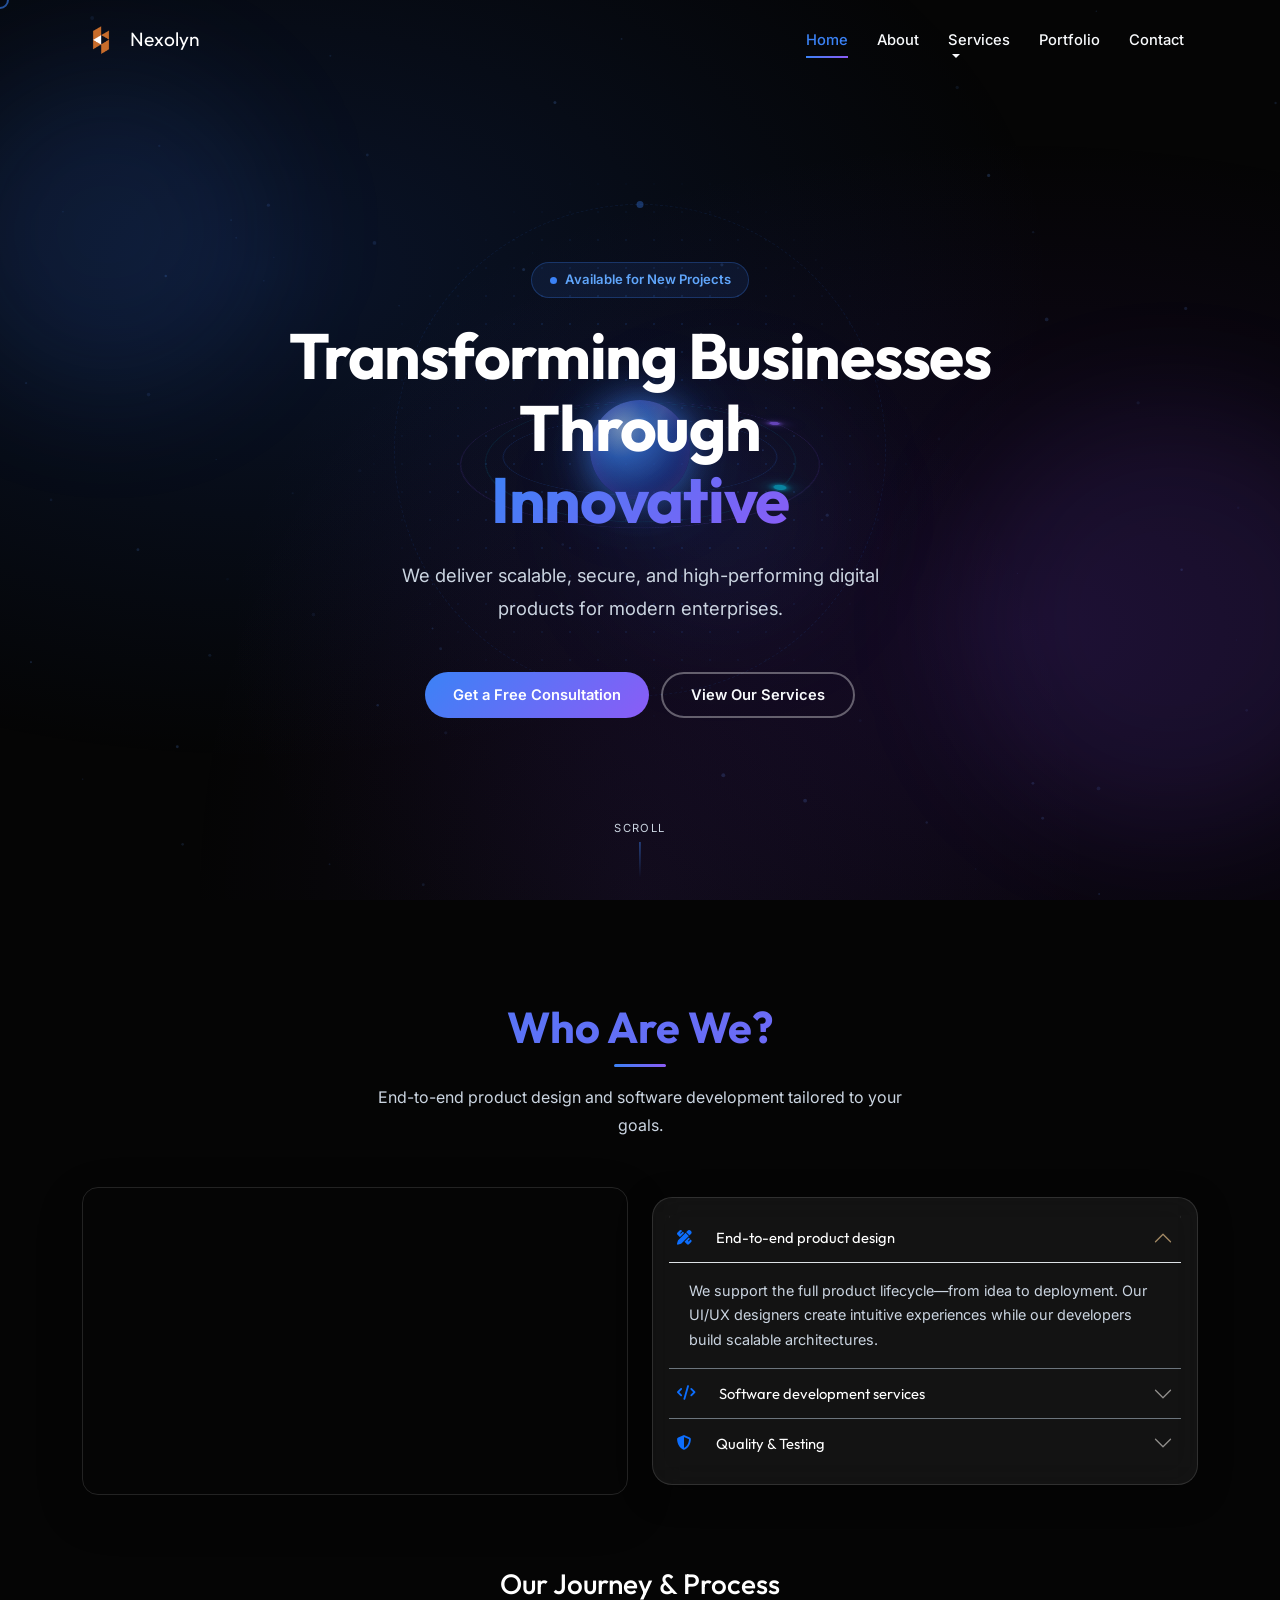
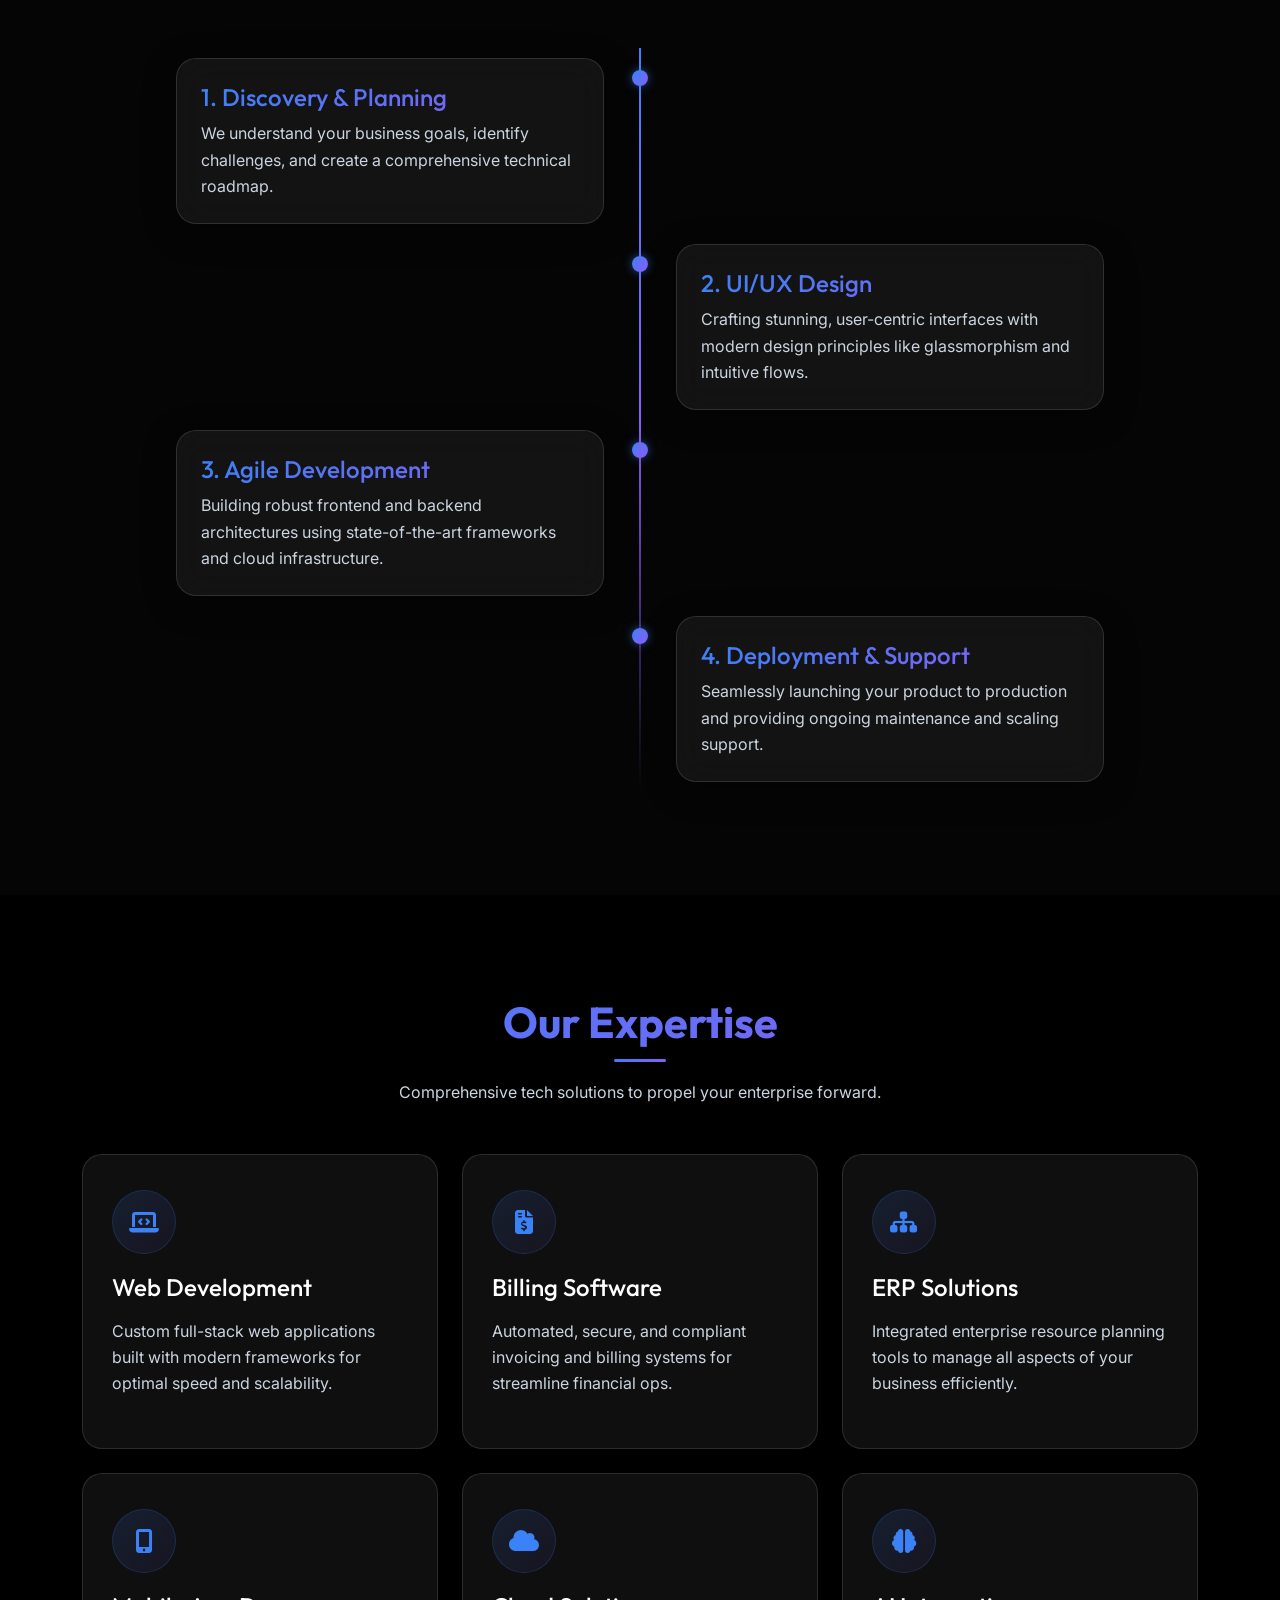
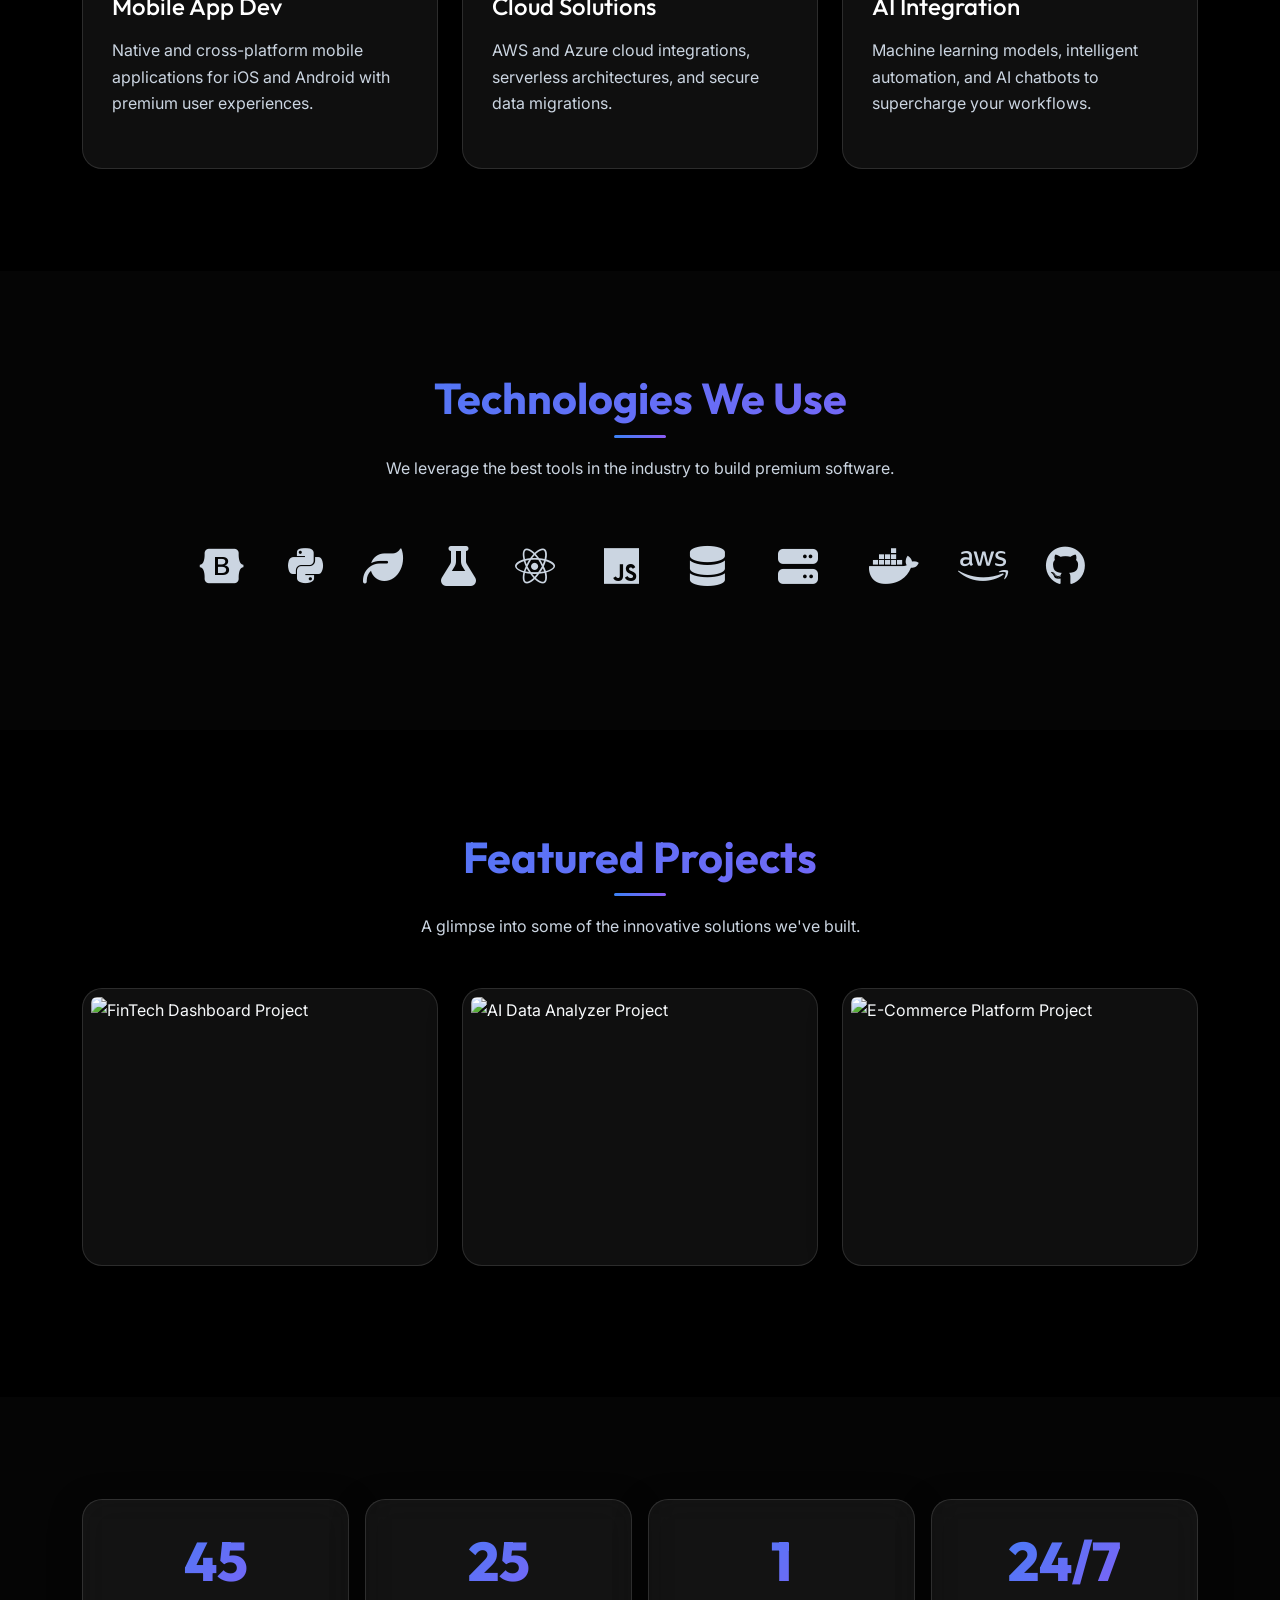
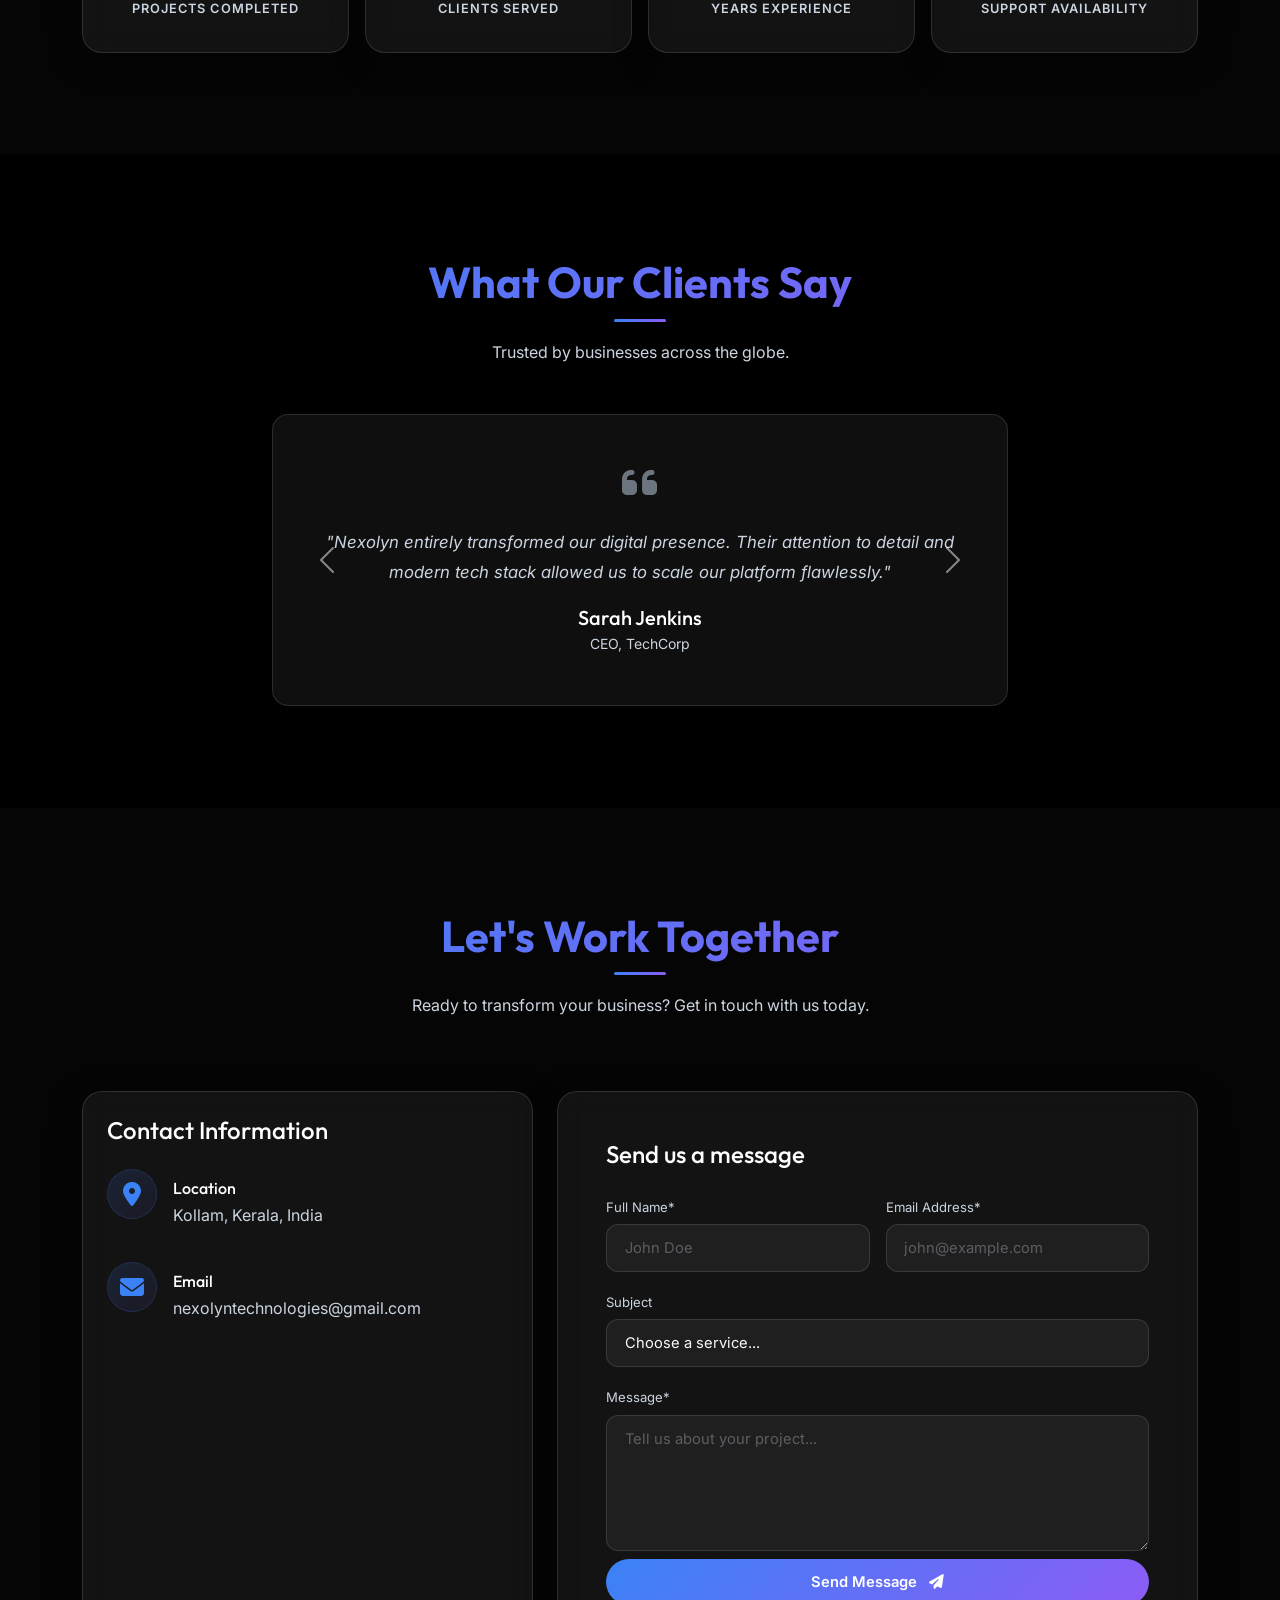
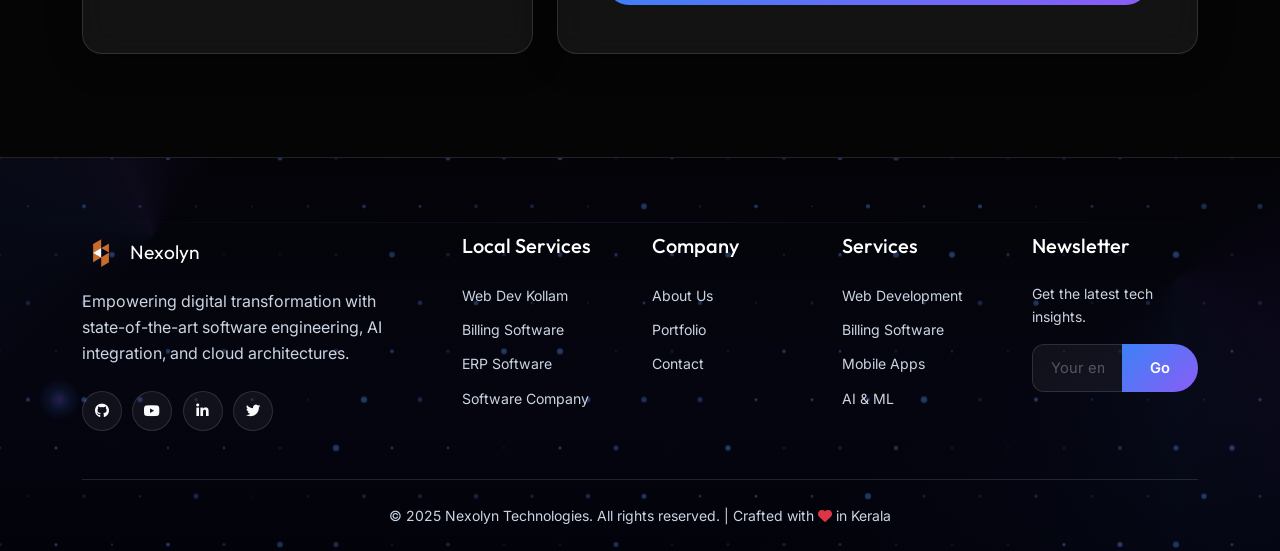
==== commit d0948d69: "Updated website design and styles" ====
--- a/index.html
+++ b/index.html
@@ -140,6 +140,50 @@
         <div class="hero-orb hero-orb-2"></div>
         <div class="hero-orb hero-orb-3"></div>
 
+        <!-- ═══ Digital Nucleus Orbital Visual ═══ -->
+        <div class="hero-visual" aria-hidden="true">
+            <!-- Dot-grid backdrop -->
+            <div class="hv-dotgrid"></div>
+
+            <!-- Slow rotating dashed accent ring -->
+            <div class="hv-accent-ring"></div>
+
+            <!-- 3-D orbital rings system -->
+            <div class="hv-orbitals">
+                <!-- Orbit 1: blue — near-horizontal -->
+                <div class="hv-ow hv-ow-1">
+                    <div class="hv-ring">
+                        <div class="hv-electron" style="--ec:#3b82f6;"></div>
+                    </div>
+                </div>
+                <!-- Orbit 2: purple — tilted 60° -->
+                <div class="hv-ow hv-ow-2">
+                    <div class="hv-ring">
+                        <div class="hv-electron" style="--ec:#8b5cf6;"></div>
+                    </div>
+                </div>
+                <!-- Orbit 3: cyan — tilted 120° -->
+                <div class="hv-ow hv-ow-3">
+                    <div class="hv-ring">
+                        <div class="hv-electron" style="--ec:#06b6d4;"></div>
+                    </div>
+                </div>
+            </div>
+
+            <!-- Expanding pulse rings -->
+            <div class="hv-pulse hv-pulse-1"></div>
+            <div class="hv-pulse hv-pulse-2"></div>
+            <div class="hv-pulse hv-pulse-3"></div>
+
+            <!-- Central crystalline core -->
+            <div class="hv-core">
+                <div class="hv-core-gem"></div>
+                <div class="hv-core-glow"></div>
+                <div class="hv-core-shimmer"></div>
+            </div>
+        </div>
+        <!-- ═══════════════════════════════════ -->
+
         <div class="container position-relative" style="z-index: 2;">
             <div class="row justify-content-center">
                 <div class="col-lg-10 col-md-11 col-12 px-3">
--- a/style.css
+++ b/style.css
@@ -433,6 +433,263 @@
 }
 
 /* =============================================
+   HERO VISUAL — Digital Nucleus Orbital System
+============================================= */
+
+/* Outer container — absolute-centered in hero, behind text */
+.hero-visual {
+  position: absolute;
+  top: 50%;
+  left: 50%;
+  transform: translate(-50%, -50%);
+  width: clamp(300px, 68vw, 560px);
+  height: clamp(300px, 68vw, 560px);
+  z-index: 1;
+  pointer-events: none;
+  opacity: 0.7;
+}
+
+/* ── Dot-grid backdrop ── */
+.hv-dotgrid {
+  position: absolute;
+  inset: 0;
+  border-radius: 50%;
+  background-image: radial-gradient(circle, rgba(59,130,246,0.18) 1px, transparent 1px);
+  background-size: clamp(18px, 3vw, 28px) clamp(18px, 3vw, 28px);
+  mask-image: radial-gradient(circle, black 40%, transparent 75%);
+  -webkit-mask-image: radial-gradient(circle, black 40%, transparent 75%);
+  animation: gridBreath 6s ease-in-out infinite;
+}
+
+@keyframes gridBreath {
+  0%, 100% { opacity: 0.4; }
+  50%       { opacity: 0.7; }
+}
+
+/* ── Rotating dashed accent ring ── */
+.hv-accent-ring {
+  position: absolute;
+  top: 50%; left: 50%;
+  width: 88%;
+  height: 88%;
+  margin-top: -44%;
+  margin-left: -44%;
+  border-radius: 50%;
+  border: 1px dashed rgba(59,130,246,0.14);
+  animation: accentSpin 50s linear infinite;
+}
+
+.hv-accent-ring::before,
+.hv-accent-ring::after {
+  content: '';
+  position: absolute;
+  width: 7px;
+  height: 7px;
+  background: rgba(59,130,246,0.5);
+  border-radius: 50%;
+  top: -3.5px;
+}
+
+.hv-accent-ring::before { left: 50%; transform: translateX(-50%); }
+.hv-accent-ring::after  { left: 50%; transform: translateX(-50%) rotate(180deg); top: auto; bottom: -3.5px; background: rgba(139,92,246,0.4); }
+
+@keyframes accentSpin { to { transform: rotate(360deg); } }
+
+/* ── 3-D orbitals wrapper (holds perspective) ── */
+.hv-orbitals {
+  position: absolute;
+  inset: 0;
+  perspective: 700px;
+  perspective-origin: 50% 50%;
+}
+
+/* ── Individual orbit-wrap provides the 3-D tilt ── */
+.hv-ow {
+  position: absolute;
+  top: 50%;
+  left: 50%;
+}
+
+/* Orbit 1 — near-horizontal plane, blue */
+.hv-ow-1 {
+  width: clamp(170px, 40vw, 270px);
+  height: clamp(170px, 40vw, 270px);
+  margin-top: calc(clamp(170px, 40vw, 270px) / -2);
+  margin-left: calc(clamp(170px, 40vw, 270px) / -2);
+  transform: rotateX(74deg) rotateZ(0deg);
+}
+
+/* Orbit 2 — 60° rotated, purple */
+.hv-ow-2 {
+  width: clamp(220px, 52vw, 350px);
+  height: clamp(220px, 52vw, 350px);
+  margin-top: calc(clamp(220px, 52vw, 350px) / -2);
+  margin-left: calc(clamp(220px, 52vw, 350px) / -2);
+  transform: rotateX(70deg) rotateZ(60deg);
+}
+
+/* Orbit 3 — 125° rotated, cyan */
+.hv-ow-3 {
+  width: clamp(195px, 46vw, 305px);
+  height: clamp(195px, 46vw, 305px);
+  margin-top: calc(clamp(195px, 46vw, 305px) / -2);
+  margin-left: calc(clamp(195px, 46vw, 305px) / -2);
+  transform: rotateX(68deg) rotateZ(125deg);
+}
+
+/* ── The visible ring circle ── */
+.hv-ring {
+  position: relative;
+  width: 100%;
+  height: 100%;
+  border-radius: 50%;
+  animation: ringOrbit linear infinite;
+}
+
+.hv-ow-1 .hv-ring { animation-duration: 7s;  border: 1px solid rgba(59,130,246,0.28); }
+.hv-ow-2 .hv-ring { animation-duration: 11s; border: 1px solid rgba(139,92,246,0.24); animation-direction: reverse; }
+.hv-ow-3 .hv-ring { animation-duration: 9s;  border: 1px solid rgba(6,182,212,0.22); }
+
+@keyframes ringOrbit { to { transform: rotate(360deg); } }
+
+/* ── Electron dot — sits at top of ring, orbits with it ── */
+.hv-electron {
+  position: absolute;
+  top: -5px;
+  left: 50%;
+  transform: translateX(-50%);
+  width: clamp(8px, 1.5vw, 11px);
+  height: clamp(8px, 1.5vw, 11px);
+  background: var(--ec, #3b82f6);
+  border-radius: 50%;
+  box-shadow:
+    0 0 6px  var(--ec, #3b82f6),
+    0 0 16px var(--ec, #3b82f6),
+    0 0 32px var(--ec, #3b82f6);
+}
+
+/* Electron tail — trailing glow (::after) */
+.hv-electron::after {
+  content: '';
+  position: absolute;
+  top: 50%; left: 50%;
+  transform: translate(-50%, -50%);
+  width: 200%;
+  height: 200%;
+  border-radius: 50%;
+  background: radial-gradient(circle, var(--ec, #3b82f6) 0%, transparent 70%);
+  opacity: 0.3;
+  animation: electronPulse 1.5s ease-in-out infinite;
+}
+
+@keyframes electronPulse {
+  0%, 100% { transform: translate(-50%,-50%) scale(1); opacity: 0.3; }
+  50%       { transform: translate(-50%,-50%) scale(1.6); opacity: 0.6; }
+}
+
+/* ── Expanding pulse rings from center ── */
+.hv-pulse {
+  position: absolute;
+  top: 50%; left: 50%;
+  border-radius: 50%;
+  border: 1px solid rgba(59,130,246,0.4);
+  transform: translate(-50%,-50%) scale(0.2);
+  opacity: 0;
+  animation: pulseExpand 4.5s ease-out infinite;
+  will-change: transform, opacity;
+}
+
+.hv-pulse-1 { width: clamp(80px, 18vw, 140px); height: clamp(80px, 18vw, 140px); animation-delay: 0s; }
+.hv-pulse-2 { width: clamp(80px, 18vw, 140px); height: clamp(80px, 18vw, 140px); animation-delay: 1.5s; border-color: rgba(139,92,246,0.35); }
+.hv-pulse-3 { width: clamp(80px, 18vw, 140px); height: clamp(80px, 18vw, 140px); animation-delay: 3s; border-color: rgba(6,182,212,0.3); }
+
+@keyframes pulseExpand {
+  0%   { transform: translate(-50%,-50%) scale(0.3); opacity: 0; }
+  15%  { opacity: 0.9; }
+  100% { transform: translate(-50%,-50%) scale(2.8); opacity: 0; }
+}
+
+/* ── Central crystalline core ── */
+.hv-core {
+  position: absolute;
+  top: 50%; left: 50%;
+  transform: translate(-50%,-50%);
+  width: clamp(70px, 14vw, 100px);
+  height: clamp(70px, 14vw, 100px);
+}
+
+/* The glowing gem sphere */
+.hv-core-gem {
+  width: 100%;
+  height: 100%;
+  border-radius: 50%;
+  background: radial-gradient(circle at 32% 28%,
+    rgba(180,215,255,0.95) 0%,
+    rgba(59,130,246,0.88) 30%,
+    rgba(30,64,175,0.7)   65%,
+    rgba(10,15,40,0.5)    100%
+  );
+  box-shadow:
+    0 0 28px rgba(59,130,246,0.75),
+    0 0 65px rgba(59,130,246,0.4),
+    0 0 110px rgba(59,130,246,0.18),
+    inset 0 0 20px rgba(139,92,246,0.4);
+  animation: gemPulse 3.5s ease-in-out infinite;
+  will-change: box-shadow, transform;
+}
+
+@keyframes gemPulse {
+  0%, 100% {
+    box-shadow: 0 0 28px rgba(59,130,246,0.75), 0 0 65px rgba(59,130,246,0.4), 0 0 110px rgba(59,130,246,0.18);
+    transform: scale(1);
+  }
+  50% {
+    box-shadow: 0 0 45px rgba(59,130,246,0.95), 0 0 100px rgba(59,130,246,0.55), 0 0 180px rgba(59,130,246,0.25);
+    transform: scale(1.06);
+  }
+}
+
+/* Wide ambient glow around core */
+.hv-core-glow {
+  position: absolute;
+  inset: -40%;
+  border-radius: 50%;
+  background: radial-gradient(circle, rgba(59,130,246,0.18) 0%, transparent 70%);
+  animation: gemPulse 3.5s ease-in-out 0.5s infinite;
+}
+
+/* Specular shimmer highlight rotating around the gem */
+.hv-core-shimmer {
+  position: absolute;
+  inset: 0;
+  border-radius: 50%;
+  background: conic-gradient(
+    from 0deg,
+    transparent 0deg,
+    rgba(255,255,255,0.12) 30deg,
+    transparent 60deg,
+    transparent 360deg
+  );
+  animation: shimmerSpin 6s linear infinite;
+}
+
+@keyframes shimmerSpin { to { transform: rotate(360deg); } }
+
+/* ── Mobile — scale down the visual ── */
+@media (max-width: 575.98px) {
+  .hero-visual { opacity: 0.45; }
+}
+
+@media (max-width: 399.98px) {
+  .hero-visual { opacity: 0.3; }
+}
+
+/* ── Respect reduced motion ── */
+@media (prefers-reduced-motion: reduce) {
+  .hero-visual { display: none; }
+}
+
+/* =============================================
    BUTTONS
 ============================================= */
 .btn-primary {
